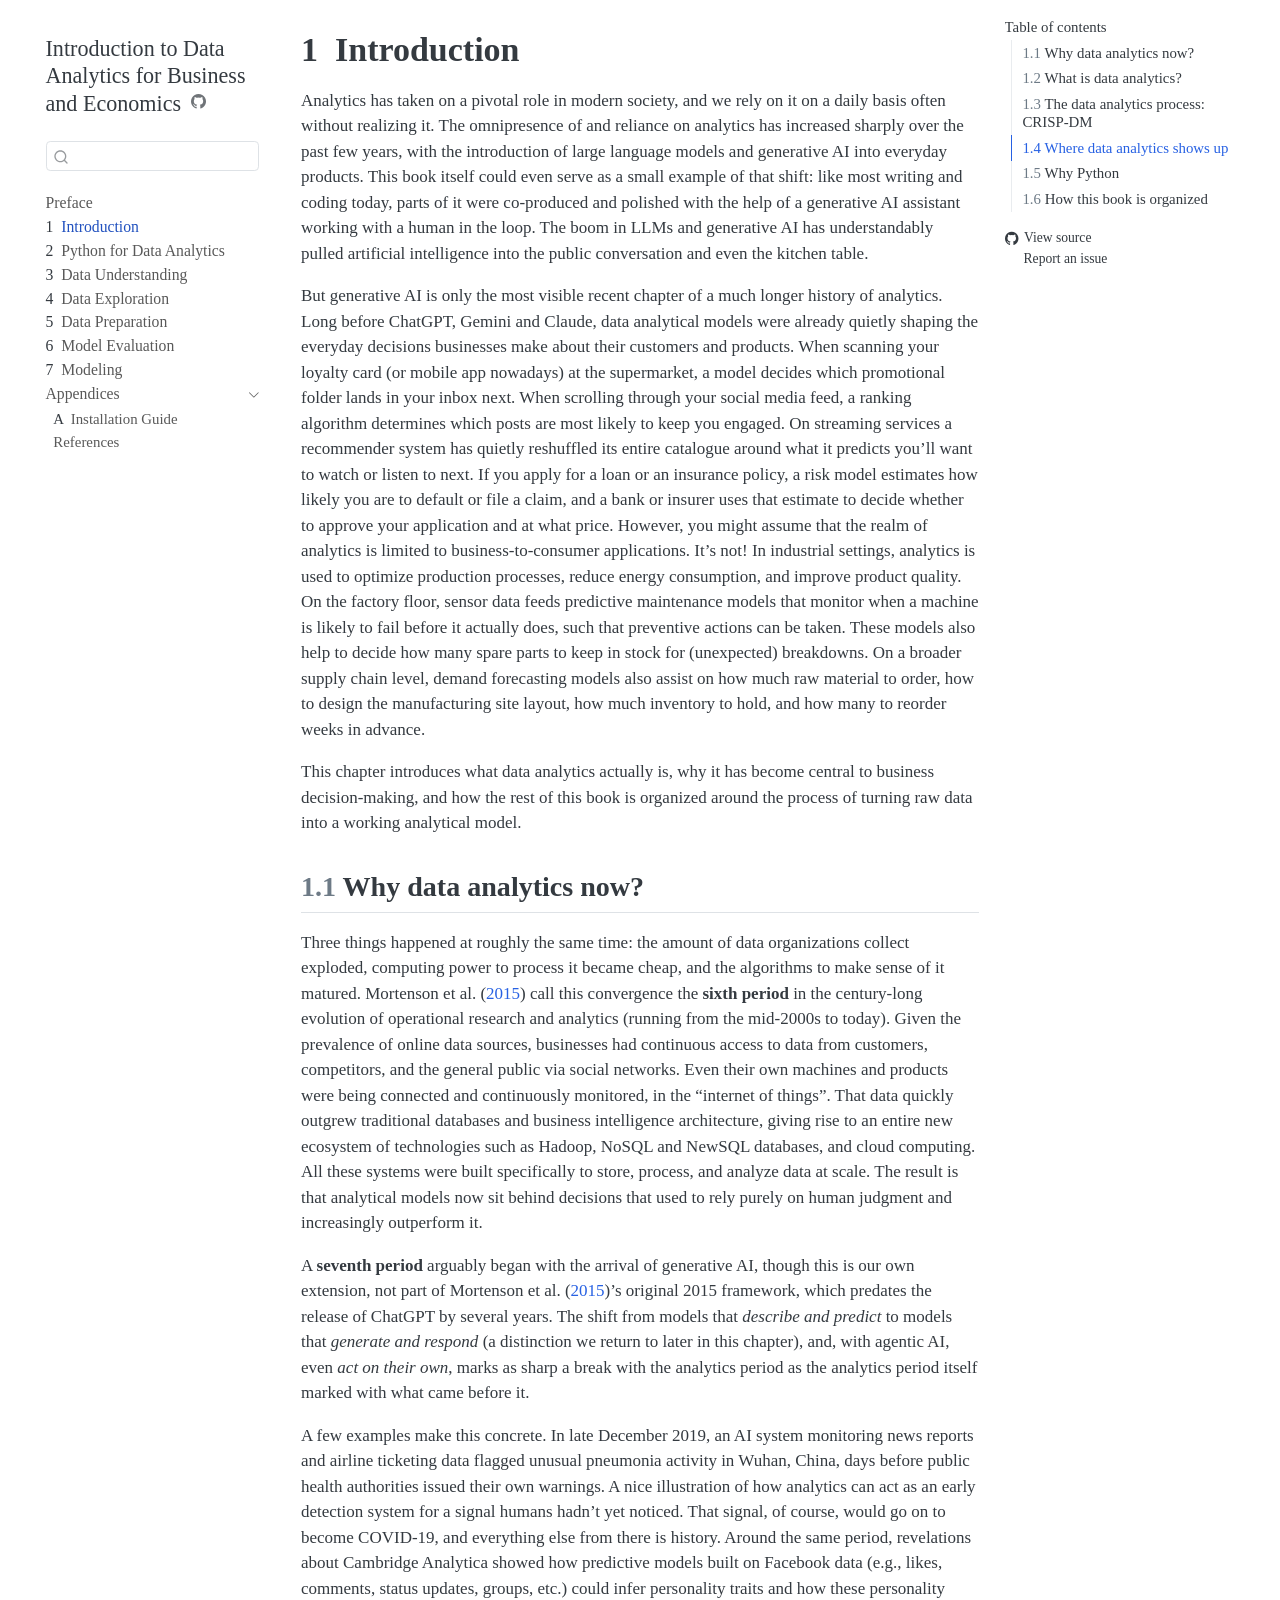
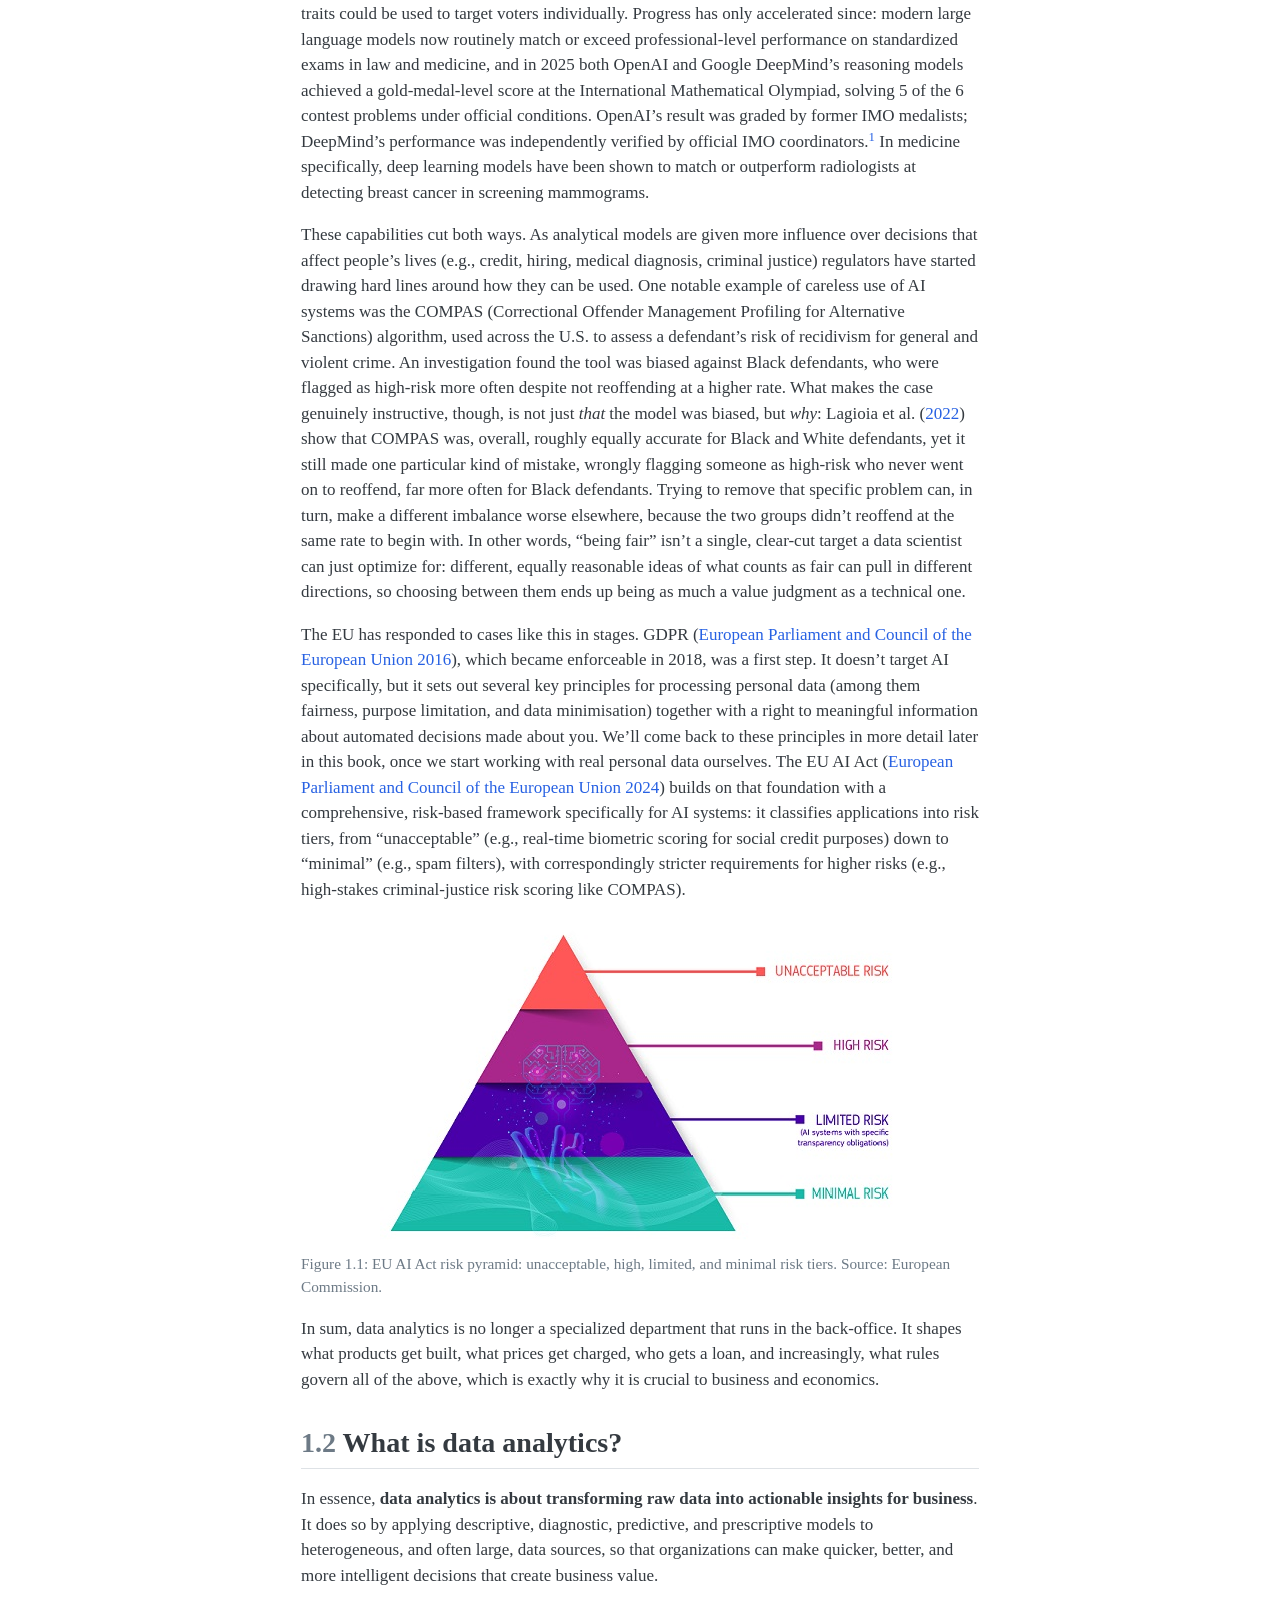
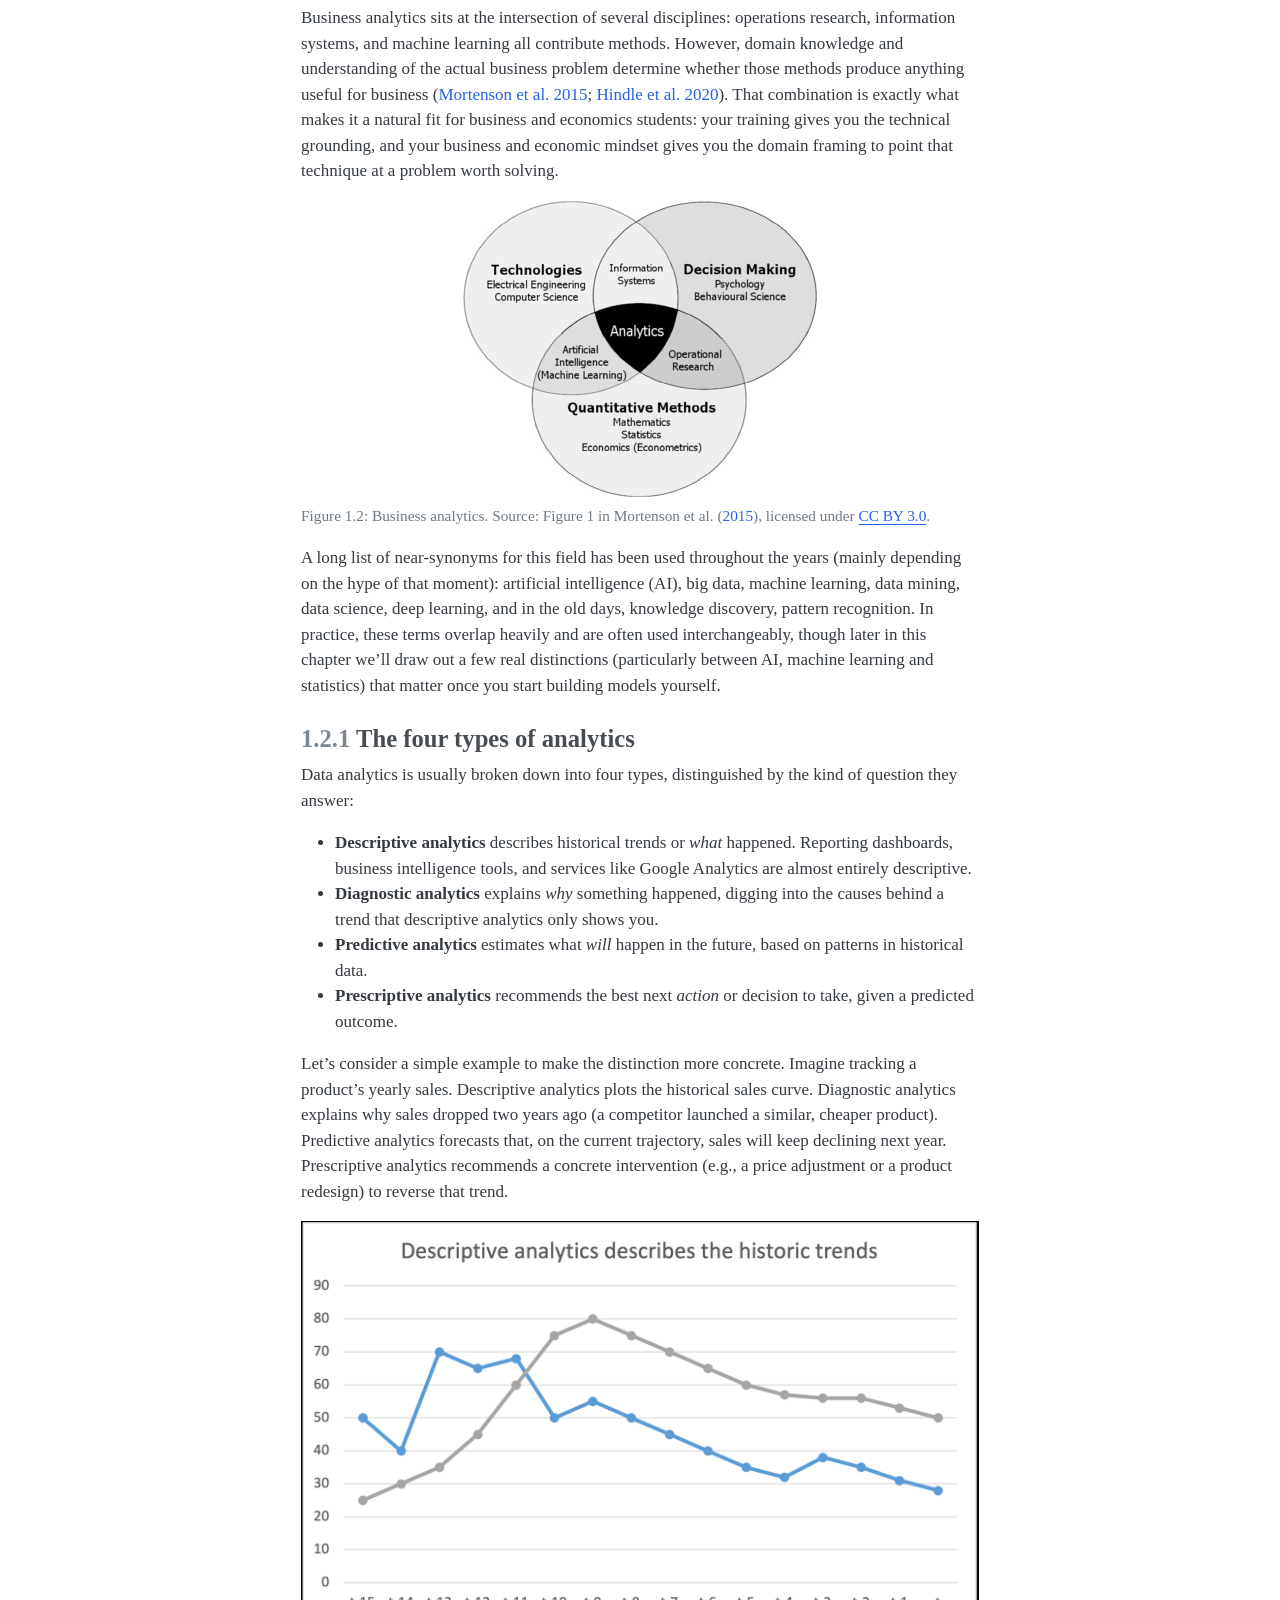
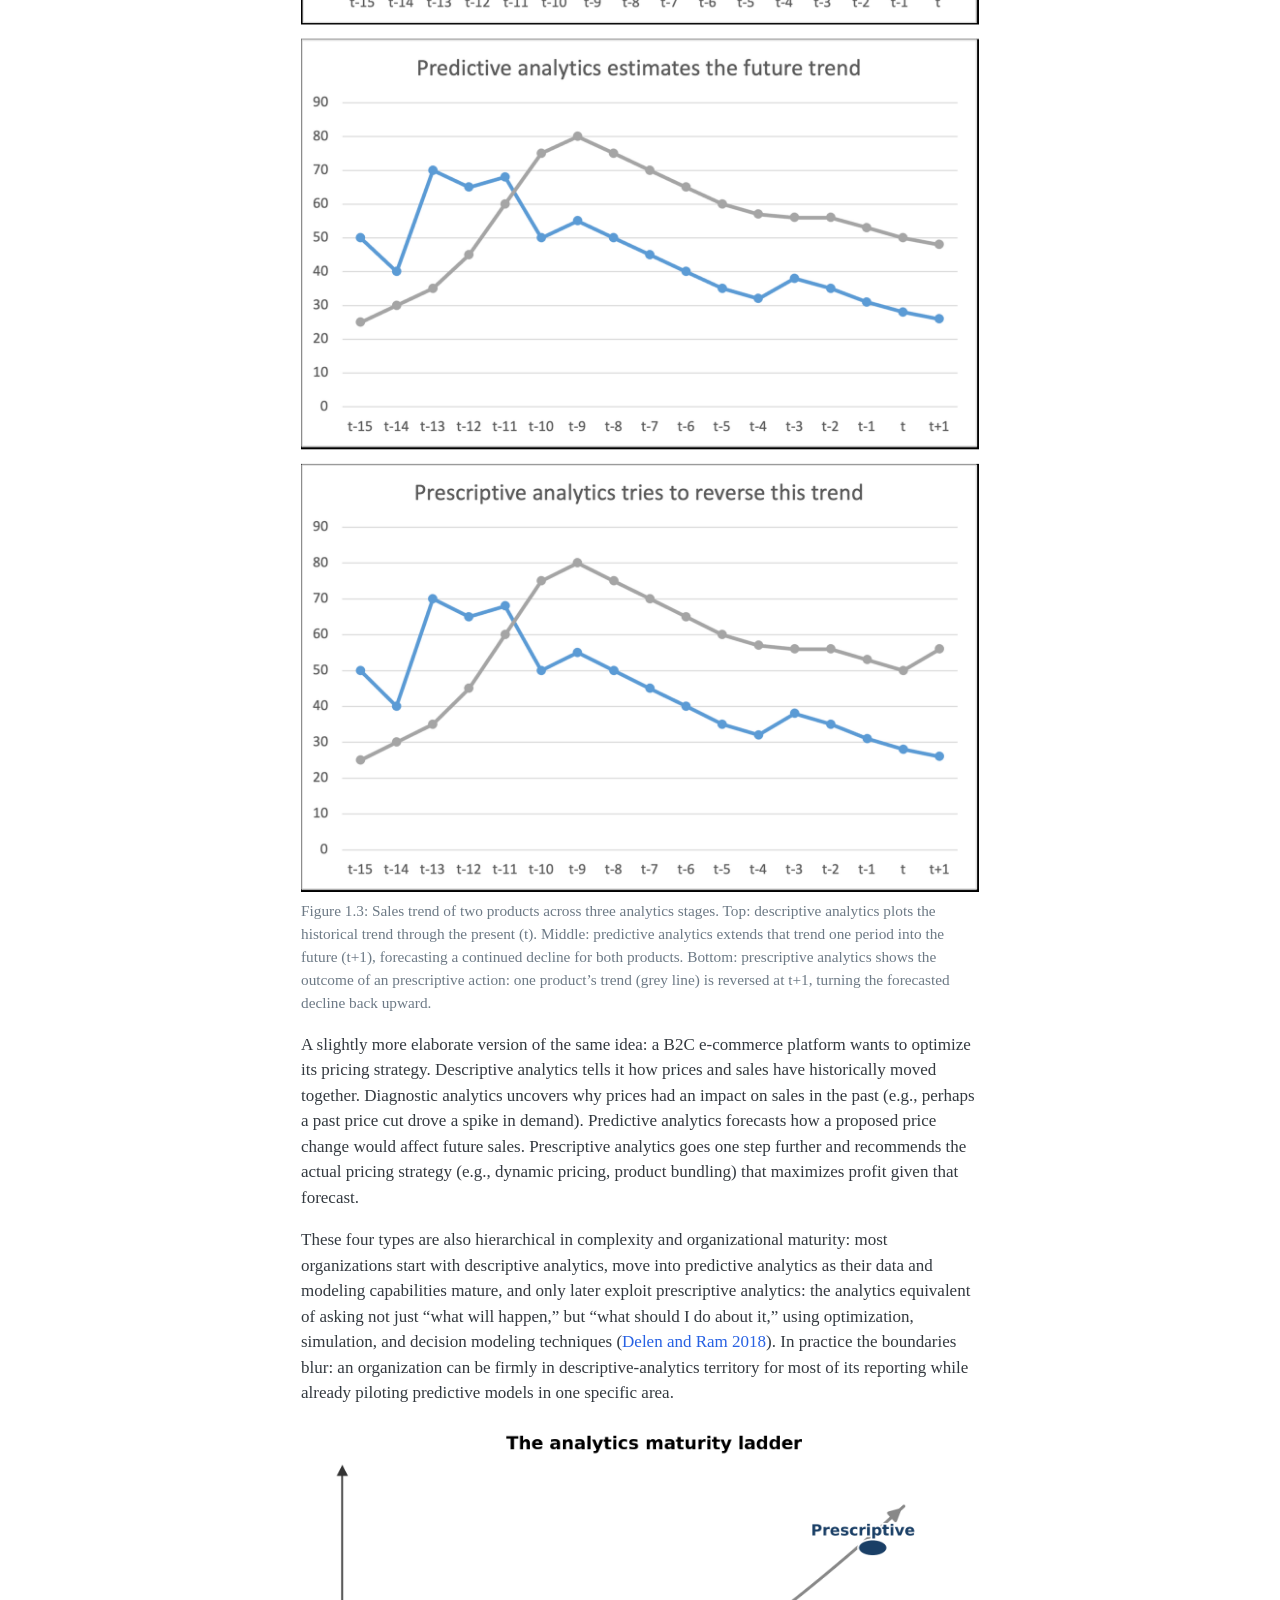
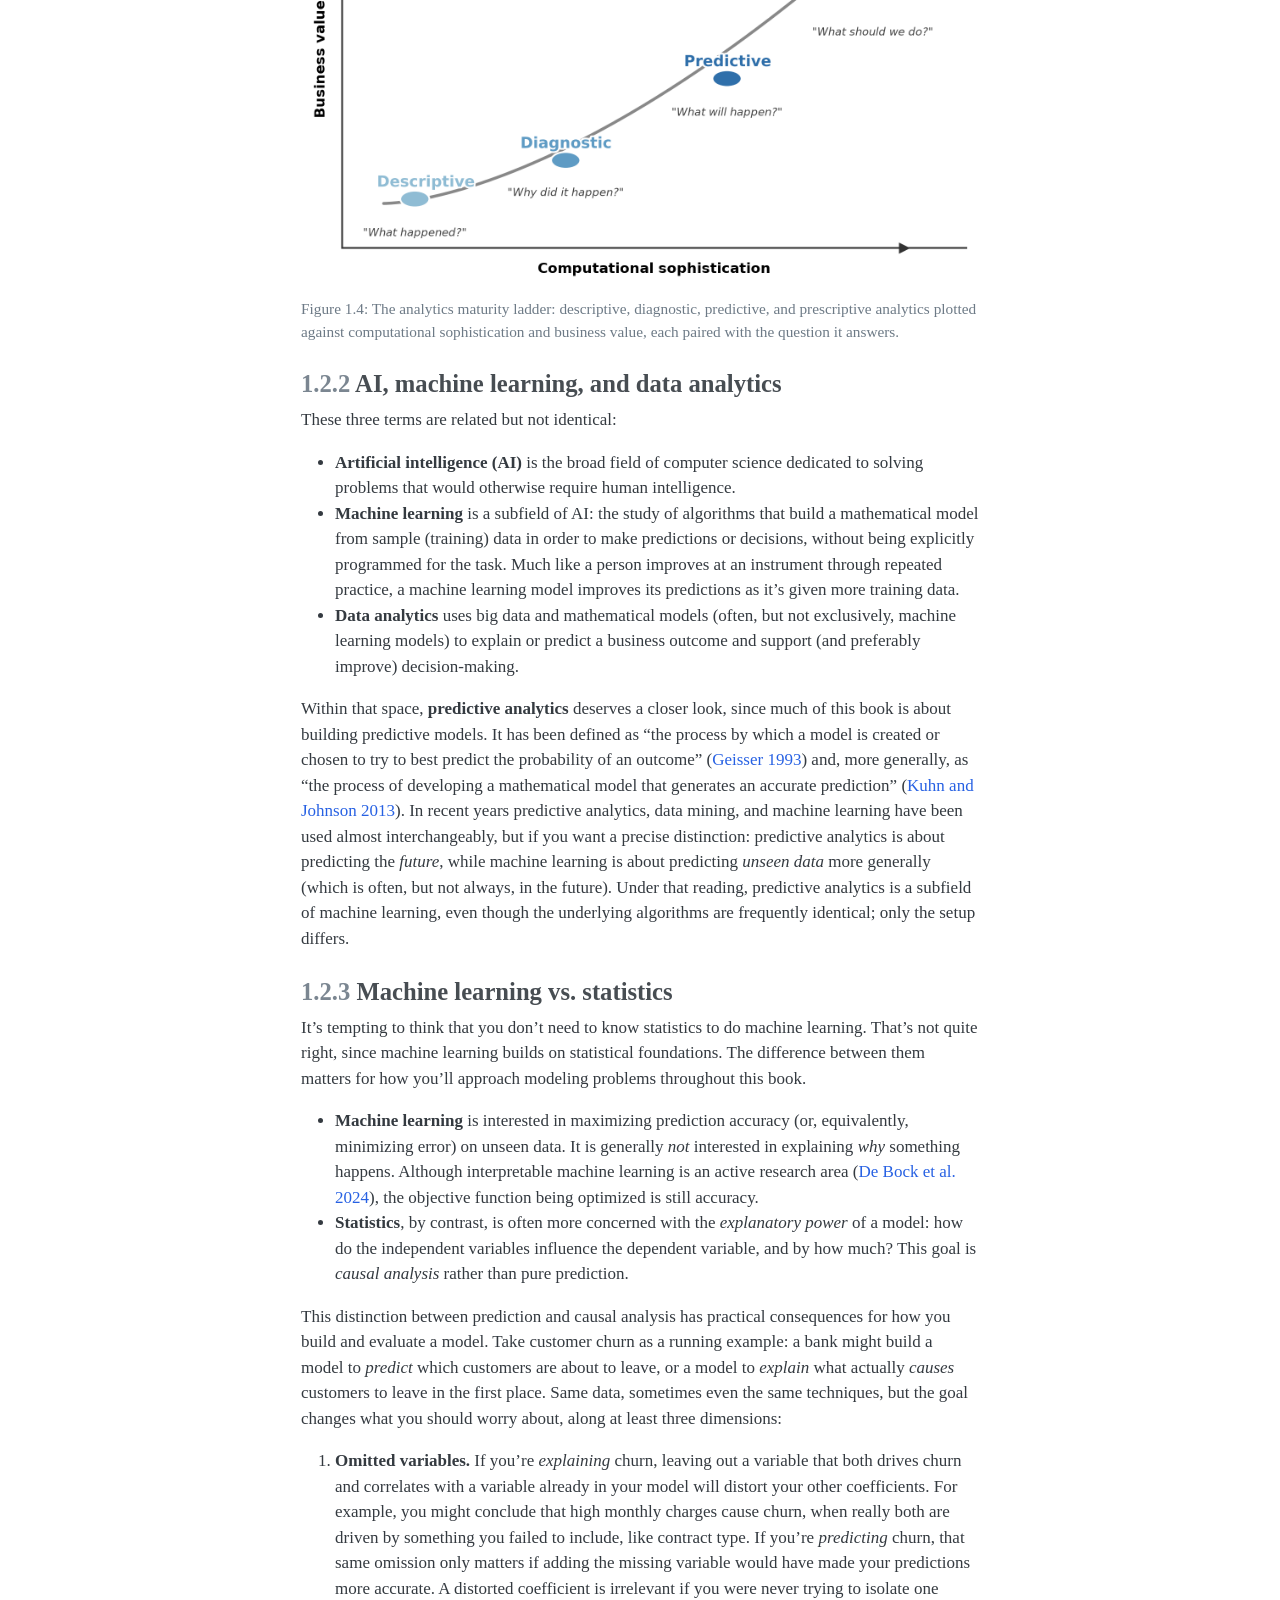
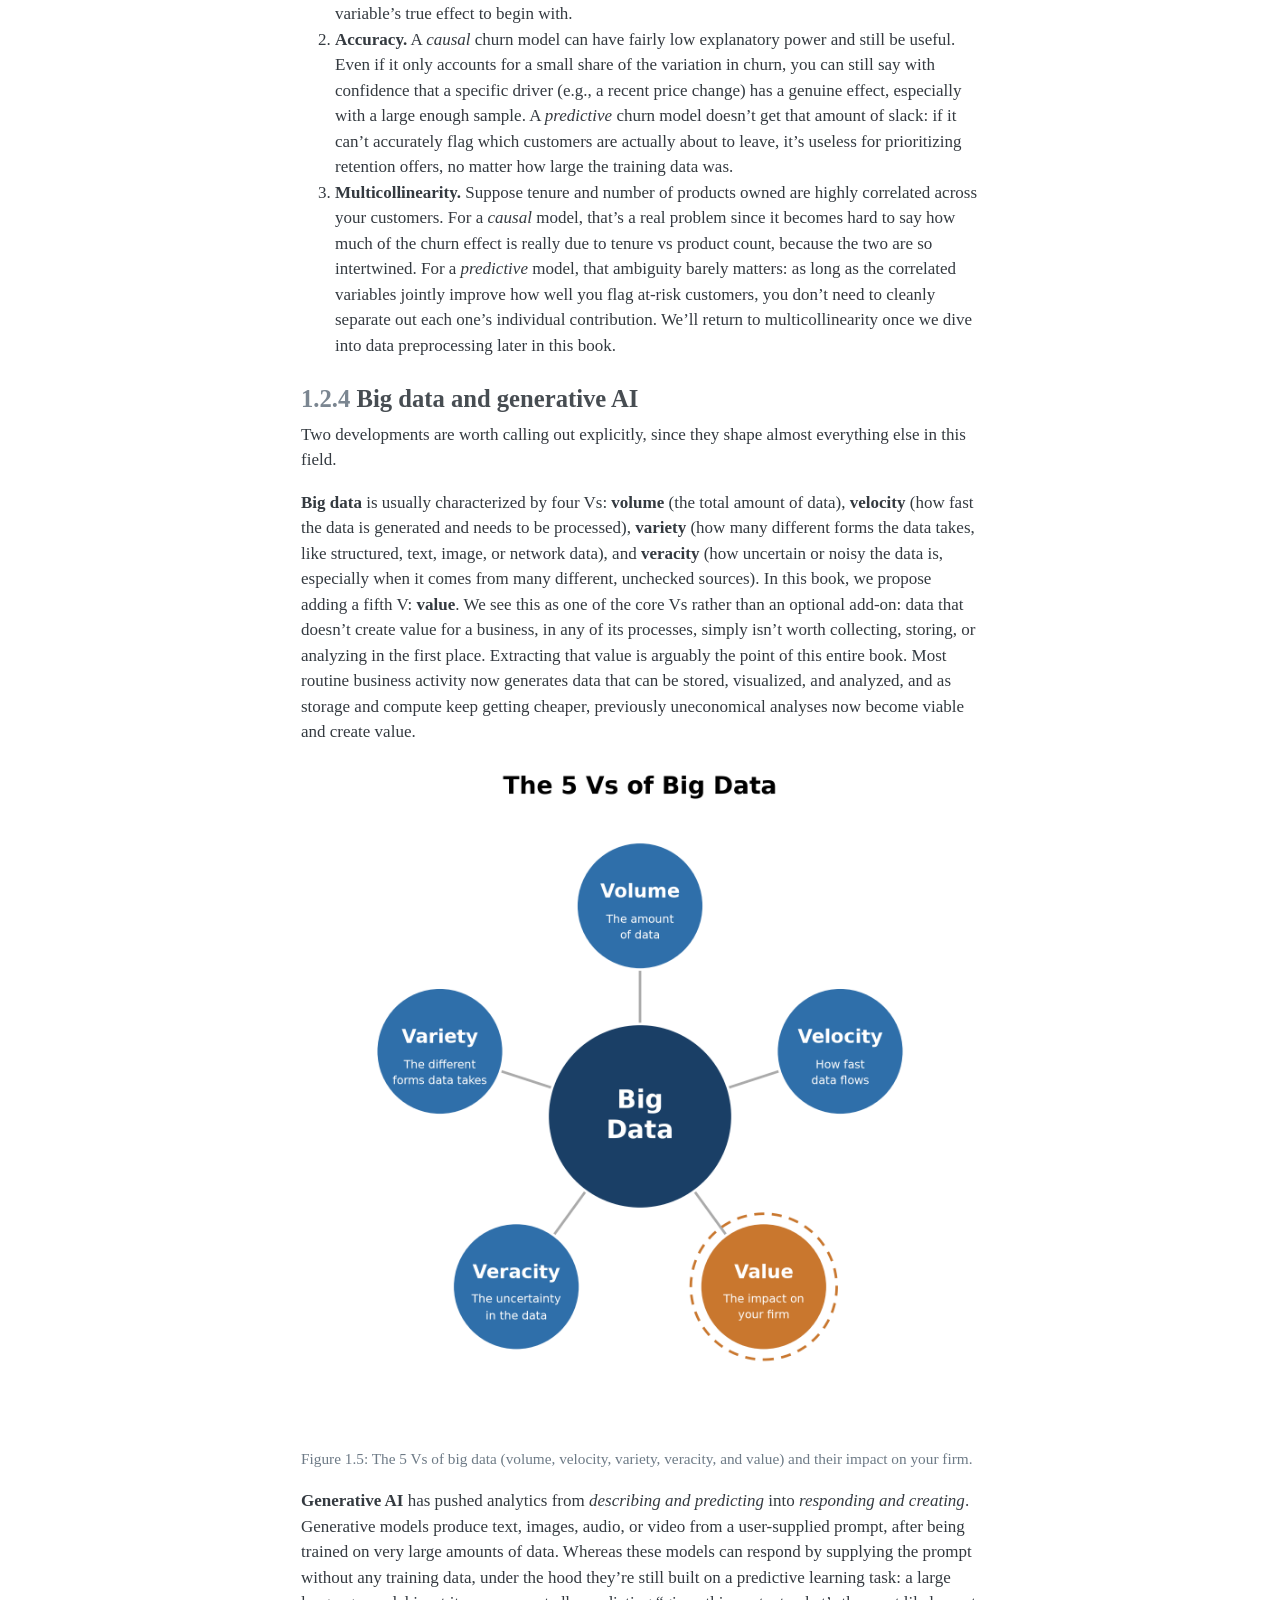
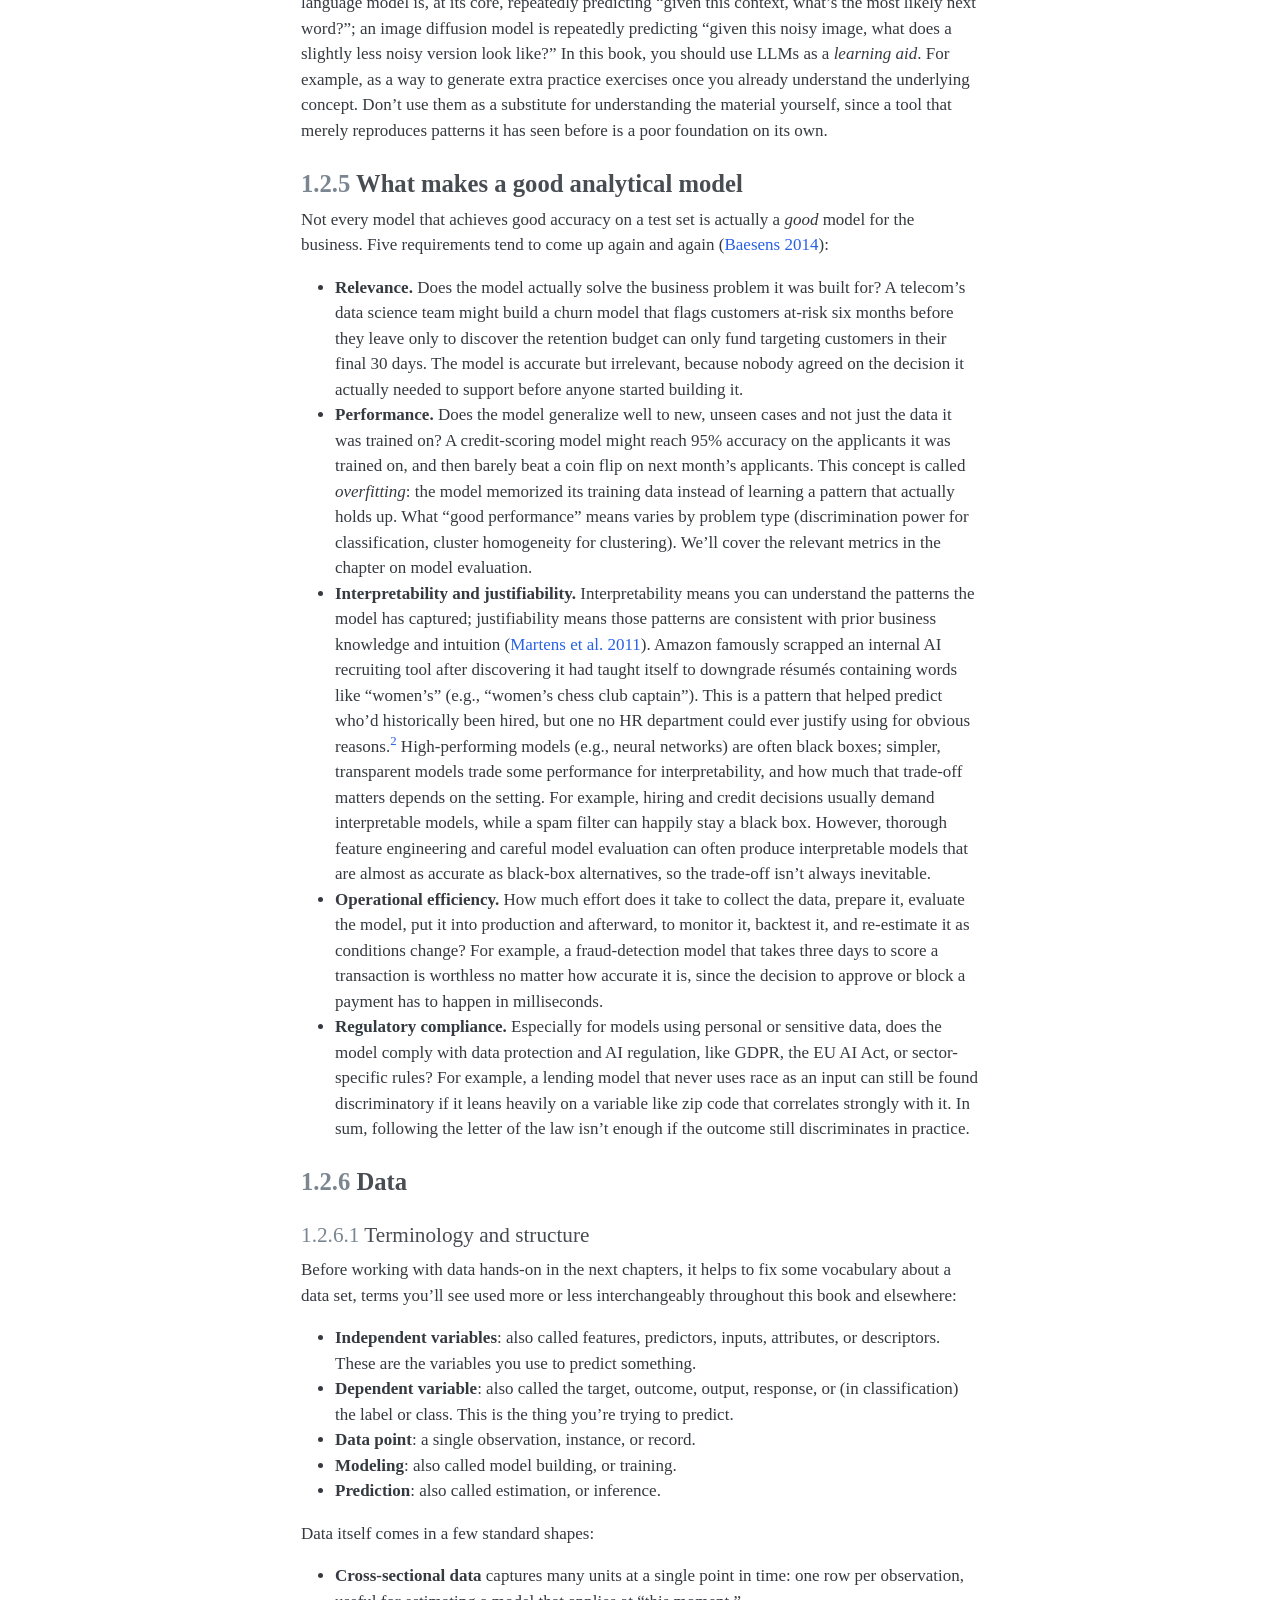
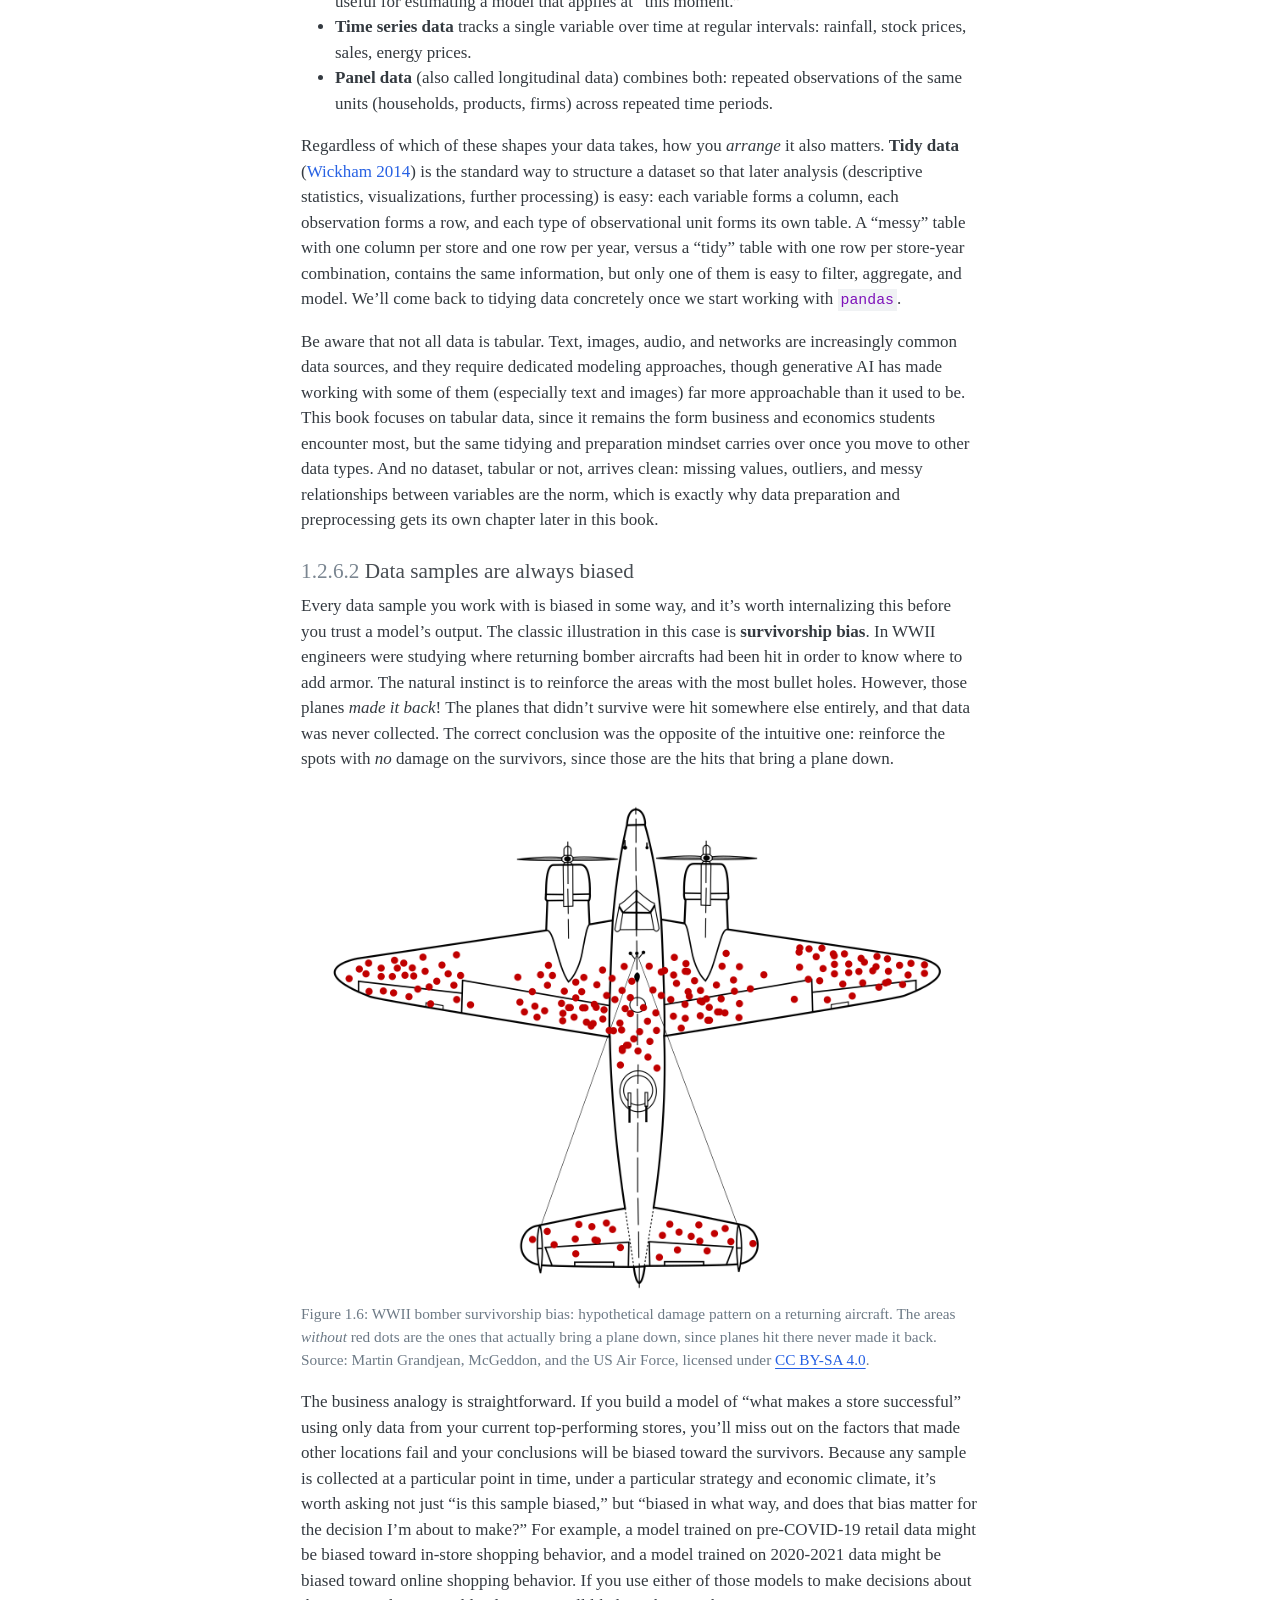
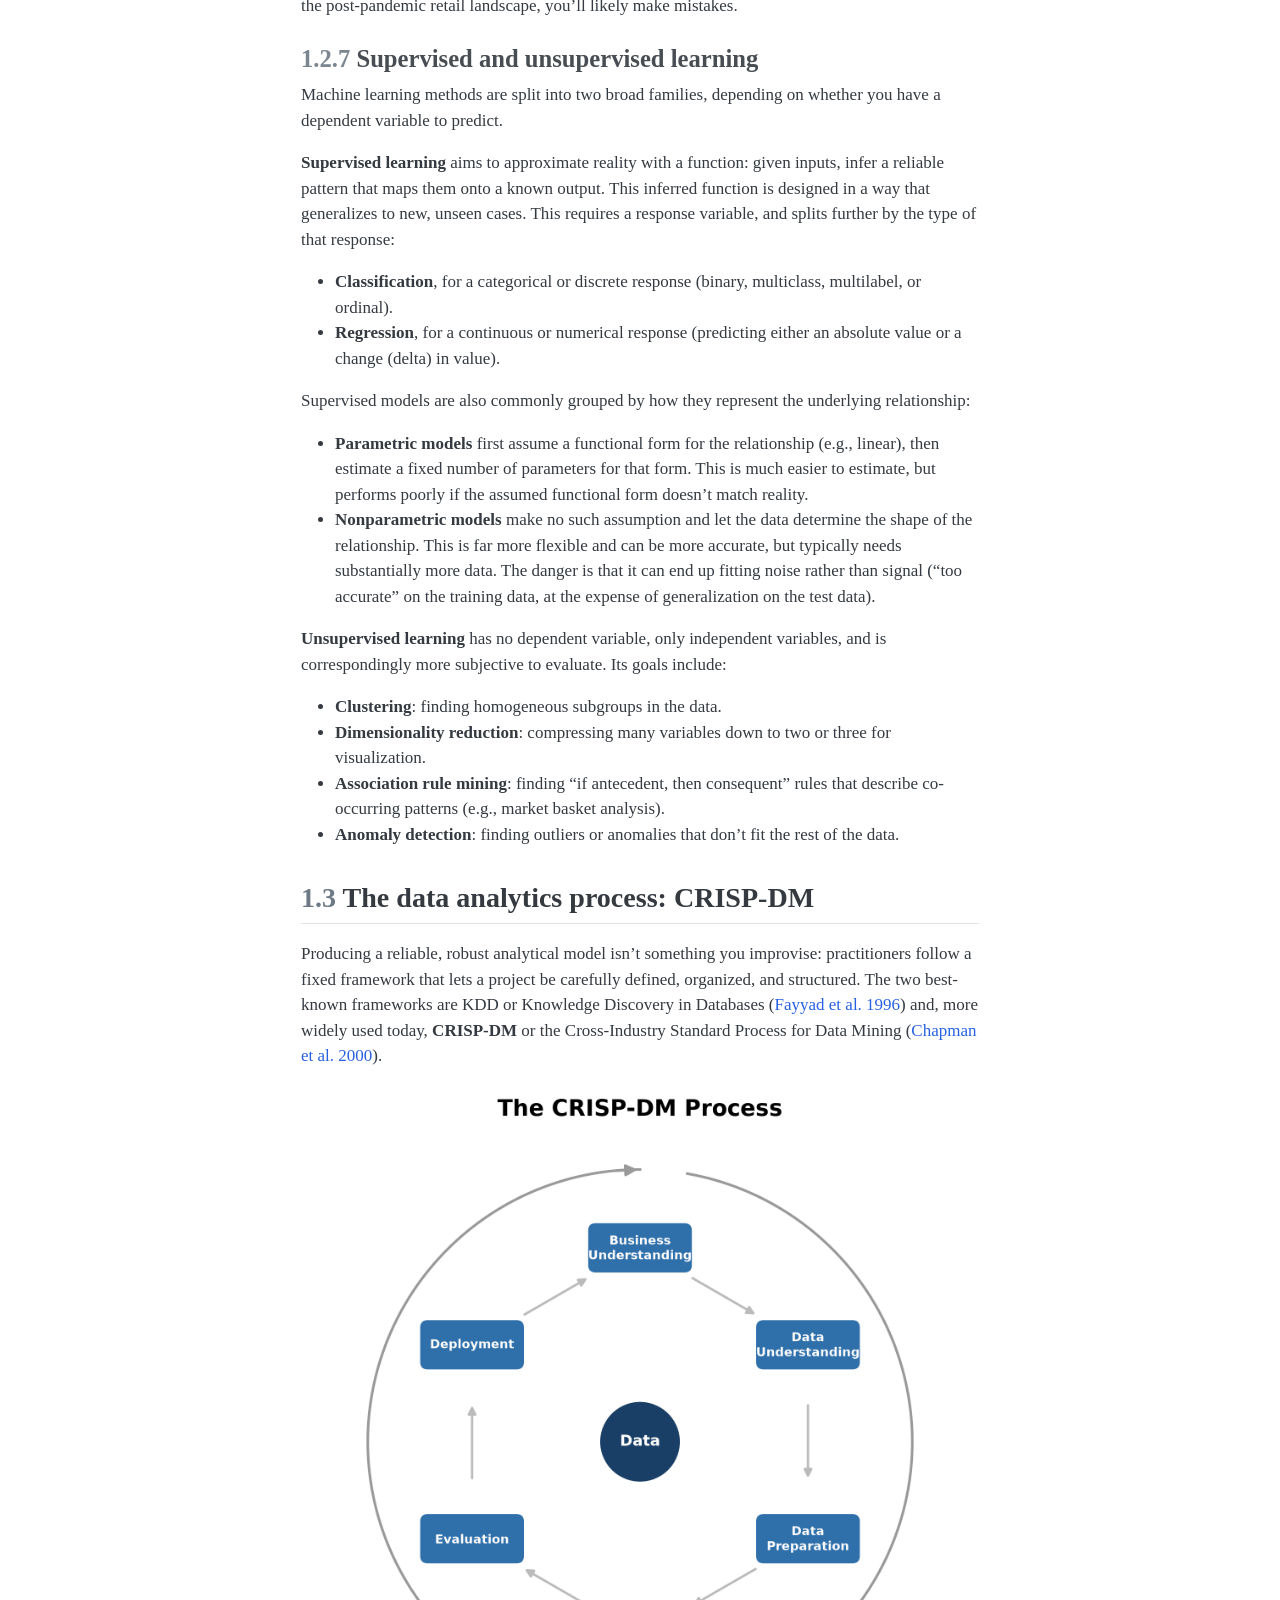
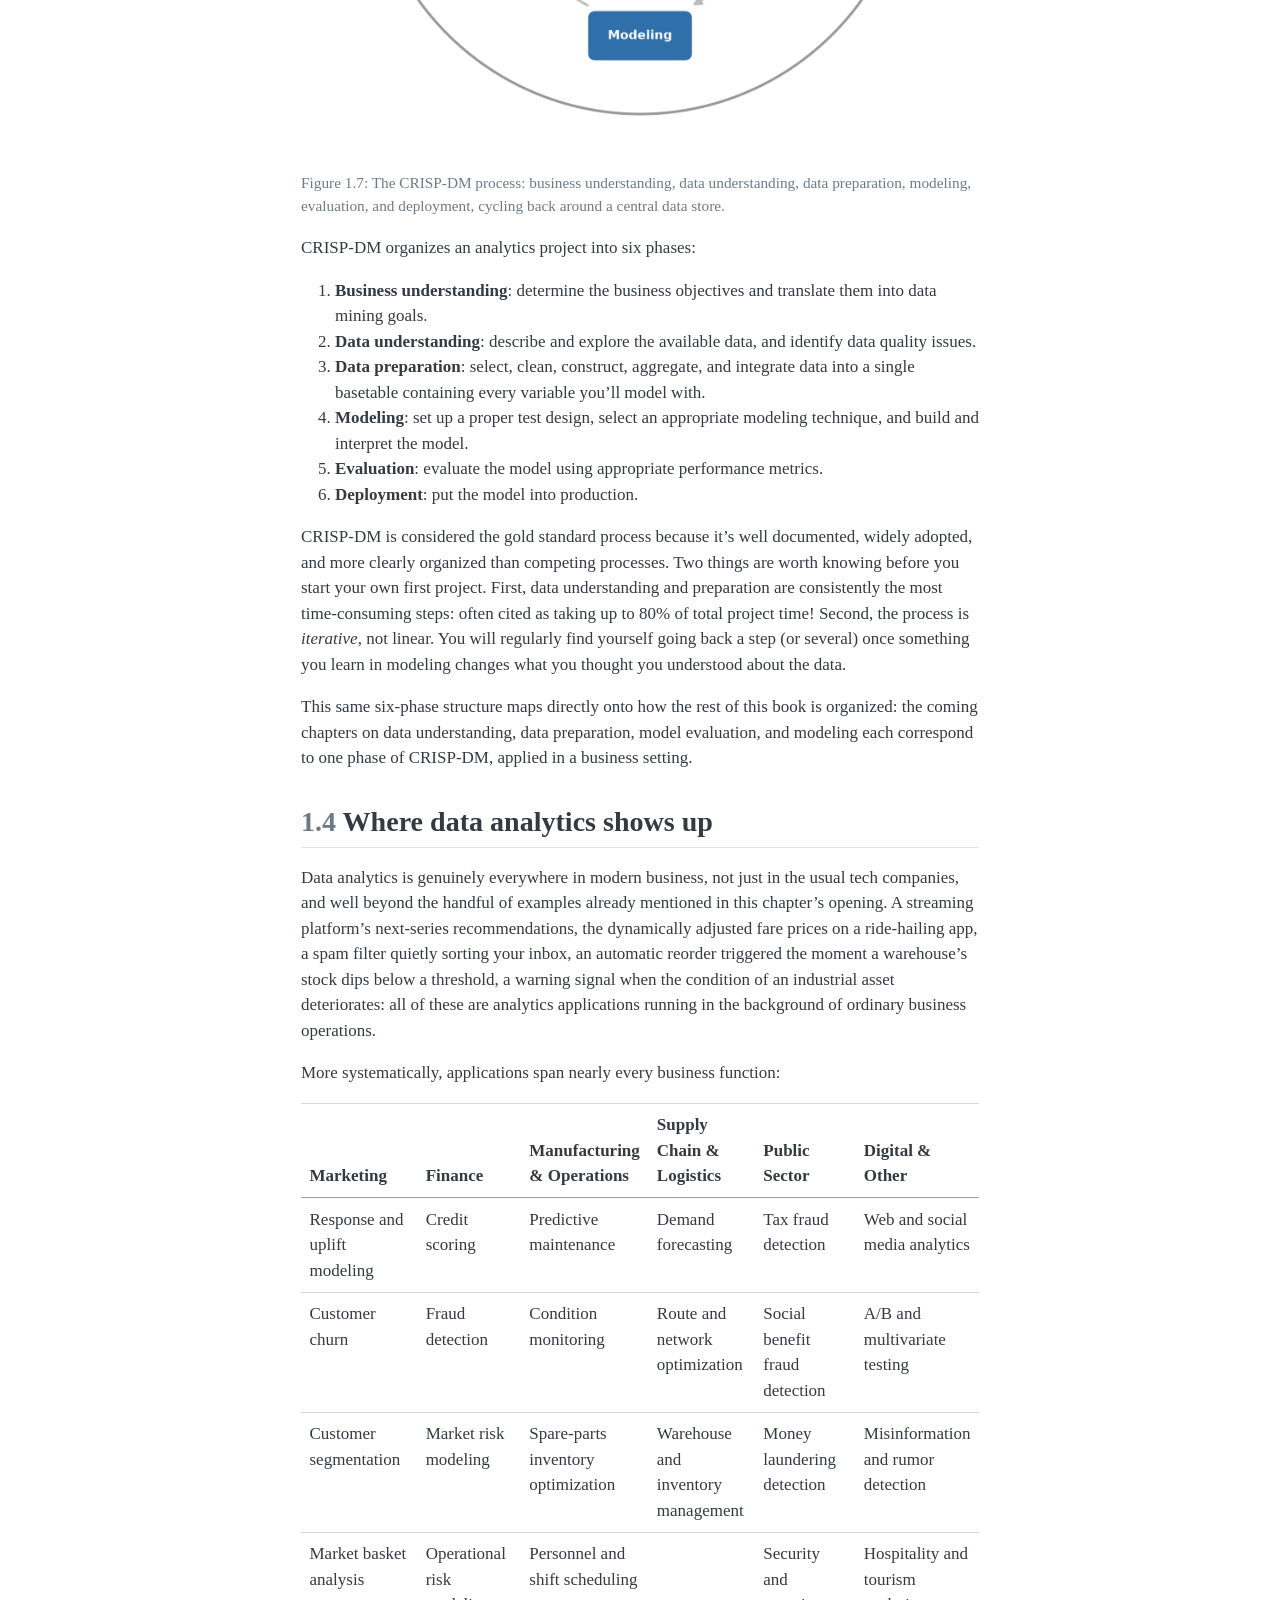
==== chapters/01-intro.html @ bed97912 "Built site for gh-pages" ====
<!DOCTYPE html>
<html xmlns="http://www.w3.org/1999/xhtml" lang="en" xml:lang="en"><head>

<meta charset="utf-8">
<meta name="generator" content="quarto-1.9.38">

<meta name="viewport" content="width=device-width, initial-scale=1.0, user-scalable=yes">


<title>1&nbsp; Introduction – Introduction to Data Analytics for Business and Economics</title>
<style>
/* Default styles provided by pandoc.
** See https://pandoc.org/MANUAL.html#variables-for-html for config info.
*/
code{white-space: pre-wrap;}
span.smallcaps{font-variant: small-caps;}
div.columns{display: flex; gap: min(4vw, 1.5em);}
div.column{flex: auto; overflow-x: auto;}
div.hanging-indent{margin-left: 1.5em; text-indent: -1.5em;}
ul.task-list{list-style: none;}
ul.task-list li input[type="checkbox"] {
  width: 0.8em;
  margin: 0 0.8em 0.2em -1em; /* quarto-specific, see https://github.com/quarto-dev/quarto-cli/issues/4556 */ 
  vertical-align: middle;
}
/* CSS for citations */
div.csl-bib-body { }
div.csl-entry {
  clear: both;
}
.hanging-indent div.csl-entry {
  margin-left:2em;
  text-indent:-2em;
}
div.csl-left-margin {
  min-width:2em;
  float:left;
}
div.csl-right-inline {
  margin-left:2em;
  padding-left:1em;
}
div.csl-indent {
  margin-left: 2em;
}</style>


<script src="../site_libs/quarto-nav/quarto-nav.js"></script>
<script src="../site_libs/quarto-nav/headroom.min.js"></script>
<script src="../site_libs/clipboard/clipboard.min.js"></script>
<script src="../site_libs/quarto-search/autocomplete.umd.js"></script>
<script src="../site_libs/quarto-search/fuse.min.js"></script>
<script src="../site_libs/quarto-search/quarto-search.js"></script>
<meta name="quarto:offset" content="../">
<link href="../chapters/02-python-basics.html" rel="next">
<link href="../index.html" rel="prev">
<script src="../site_libs/quarto-html/quarto.js" type="module"></script>
<script src="../site_libs/quarto-html/tabsets/tabsets.js" type="module"></script>
<script src="../site_libs/quarto-html/popper.min.js"></script>
<script src="../site_libs/quarto-html/tippy.umd.min.js"></script>
<script src="../site_libs/quarto-html/anchor.min.js"></script>
<link href="../site_libs/quarto-html/tippy.css" rel="stylesheet">
<link href="../site_libs/quarto-html/quarto-syntax-highlighting-15634bcf2e68342d4ad2dfa704d543f6.css" rel="stylesheet" id="quarto-text-highlighting-styles">
<script src="../site_libs/bootstrap/bootstrap.min.js"></script>
<link href="../site_libs/bootstrap/bootstrap-icons.css" rel="stylesheet">
<link href="../site_libs/bootstrap/bootstrap-5ccb035bea26c1e21f80f44cf7c27909.min.css" rel="stylesheet" append-hash="true" id="quarto-bootstrap" data-mode="light">
<script id="quarto-search-options" type="application/json">{
  "location": "sidebar",
  "copy-button": false,
  "collapse-after": 3,
  "panel-placement": "start",
  "type": "textbox",
  "limit": 50,
  "keyboard-shortcut": [
    "f",
    "/",
    "s"
  ],
  "show-item-context": false,
  "language": {
    "search-no-results-text": "No results",
    "search-matching-documents-text": "matching documents",
    "search-copy-link-title": "Copy link to search",
    "search-hide-matches-text": "Hide additional matches",
    "search-more-match-text": "more match in this document",
    "search-more-matches-text": "more matches in this document",
    "search-clear-button-title": "Clear",
    "search-text-placeholder": "",
    "search-detached-cancel-button-title": "Cancel",
    "search-submit-button-title": "Submit",
    "search-label": "Search"
  }
}</script>


<link rel="stylesheet" href="../styles.css">
</head>

<body class="nav-sidebar floating quarto-light">

<div id="quarto-search-results"></div>
  <header id="quarto-header" class="headroom fixed-top">
  <nav class="quarto-secondary-nav">
    <div class="container-fluid d-flex">
      <button type="button" class="quarto-btn-toggle btn" data-bs-toggle="collapse" role="button" data-bs-target=".quarto-sidebar-collapse-item" aria-controls="quarto-sidebar" aria-expanded="false" aria-label="Toggle sidebar navigation" onclick="if (window.quartoToggleHeadroom) { window.quartoToggleHeadroom(); }">
        <i class="bi bi-layout-text-sidebar-reverse"></i>
      </button>
        <nav class="quarto-page-breadcrumbs" aria-label="breadcrumb"><ol class="breadcrumb"><li class="breadcrumb-item"><a href="../chapters/01-intro.html"><span class="chapter-number">1</span>&nbsp; <span class="chapter-title">Introduction</span></a></li></ol></nav>
        <a class="flex-grow-1" role="navigation" data-bs-toggle="collapse" data-bs-target=".quarto-sidebar-collapse-item" aria-controls="quarto-sidebar" aria-expanded="false" aria-label="Toggle sidebar navigation" onclick="if (window.quartoToggleHeadroom) { window.quartoToggleHeadroom(); }">      
        </a>
      <button type="button" class="btn quarto-search-button" aria-label="Search" onclick="window.quartoOpenSearch();">
        <i class="bi bi-search"></i>
      </button>
    </div>
  </nav>
</header>
<!-- content -->
<div id="quarto-content" class="quarto-container page-columns page-rows-contents page-layout-article">
<!-- sidebar -->
  <nav id="quarto-sidebar" class="sidebar collapse collapse-horizontal quarto-sidebar-collapse-item sidebar-navigation floating overflow-auto">
    <div class="pt-lg-2 mt-2 text-left sidebar-header">
    <div class="sidebar-title mb-0 py-0">
      <a href="../">Introduction to Data Analytics for Business and Economics</a> 
        <div class="sidebar-tools-main">
    <a href="https://github.com/MatthBogaert/IDAFBE-book" title="Source Code" class="quarto-navigation-tool px-1" aria-label="Source Code"><i class="bi bi-github"></i></a>
</div>
    </div>
      </div>
        <div class="mt-2 flex-shrink-0 align-items-center">
        <div class="sidebar-search">
        <div id="quarto-search" class="" title="Search"></div>
        </div>
        </div>
    <div class="sidebar-menu-container"> 
    <ul class="list-unstyled mt-1">
        <li class="sidebar-item">
  <div class="sidebar-item-container"> 
  <a href="../index.html" class="sidebar-item-text sidebar-link">
 <span class="menu-text">Preface</span></a>
  </div>
</li>
        <li class="sidebar-item">
  <div class="sidebar-item-container"> 
  <a href="../chapters/01-intro.html" class="sidebar-item-text sidebar-link active">
 <span class="menu-text"><span class="chapter-number">1</span>&nbsp; <span class="chapter-title">Introduction</span></span></a>
  </div>
</li>
        <li class="sidebar-item">
  <div class="sidebar-item-container"> 
  <a href="../chapters/02-python-basics.html" class="sidebar-item-text sidebar-link">
 <span class="menu-text"><span class="chapter-number">2</span>&nbsp; <span class="chapter-title">Python for Data Analytics</span></span></a>
  </div>
</li>
        <li class="sidebar-item">
  <div class="sidebar-item-container"> 
  <a href="../chapters/03-data-understanding.html" class="sidebar-item-text sidebar-link">
 <span class="menu-text"><span class="chapter-number">3</span>&nbsp; <span class="chapter-title">Data Understanding</span></span></a>
  </div>
</li>
        <li class="sidebar-item">
  <div class="sidebar-item-container"> 
  <a href="../chapters/04-data-exploration.html" class="sidebar-item-text sidebar-link">
 <span class="menu-text"><span class="chapter-number">4</span>&nbsp; <span class="chapter-title">Data Exploration</span></span></a>
  </div>
</li>
        <li class="sidebar-item">
  <div class="sidebar-item-container"> 
  <a href="../chapters/05-data-preparation.html" class="sidebar-item-text sidebar-link">
 <span class="menu-text"><span class="chapter-number">5</span>&nbsp; <span class="chapter-title">Data Preparation</span></span></a>
  </div>
</li>
        <li class="sidebar-item">
  <div class="sidebar-item-container"> 
  <a href="../chapters/06-model-evaluation.html" class="sidebar-item-text sidebar-link">
 <span class="menu-text"><span class="chapter-number">6</span>&nbsp; <span class="chapter-title">Model Evaluation</span></span></a>
  </div>
</li>
        <li class="sidebar-item">
  <div class="sidebar-item-container"> 
  <a href="../chapters/07-modeling.html" class="sidebar-item-text sidebar-link">
 <span class="menu-text"><span class="chapter-number">7</span>&nbsp; <span class="chapter-title">Modeling</span></span></a>
  </div>
</li>
        <li class="sidebar-item sidebar-item-section">
      <div class="sidebar-item-container"> 
            <a class="sidebar-item-text sidebar-link text-start" data-bs-toggle="collapse" data-bs-target="#quarto-sidebar-section-1" role="navigation" aria-expanded="true">
 <span class="menu-text">Appendices</span></a>
          <a class="sidebar-item-toggle text-start" data-bs-toggle="collapse" data-bs-target="#quarto-sidebar-section-1" role="navigation" aria-expanded="true" aria-label="Toggle section">
            <i class="bi bi-chevron-right ms-2"></i>
          </a> 
      </div>
      <ul id="quarto-sidebar-section-1" class="collapse list-unstyled sidebar-section depth1 show">  
          <li class="sidebar-item">
  <div class="sidebar-item-container"> 
  <a href="../chapters/appendix-installation.html" class="sidebar-item-text sidebar-link">
 <span class="menu-text"><span class="chapter-number">A</span>&nbsp; <span class="chapter-title">Installation Guide</span></span></a>
  </div>
</li>
          <li class="sidebar-item">
  <div class="sidebar-item-container"> 
  <a href="../chapters/references.html" class="sidebar-item-text sidebar-link">
 <span class="menu-text">References</span></a>
  </div>
</li>
      </ul>
  </li>
    </ul>
    </div>
</nav>
<div id="quarto-sidebar-glass" class="quarto-sidebar-collapse-item" data-bs-toggle="collapse" data-bs-target=".quarto-sidebar-collapse-item"></div>
<!-- margin-sidebar -->
    <div id="quarto-margin-sidebar" class="sidebar margin-sidebar">
        <nav id="TOC" role="doc-toc" class="toc-active">
    <h2 id="toc-title">Table of contents</h2>
   
  <ul>
  <li><a href="#why-data-analytics-now" id="toc-why-data-analytics-now" class="nav-link active" data-scroll-target="#why-data-analytics-now"><span class="header-section-number">1.1</span> Why data analytics now?</a></li>
  <li><a href="#what-is-data-analytics" id="toc-what-is-data-analytics" class="nav-link" data-scroll-target="#what-is-data-analytics"><span class="header-section-number">1.2</span> What is data analytics?</a>
  <ul class="collapse">
  <li><a href="#the-four-types-of-analytics" id="toc-the-four-types-of-analytics" class="nav-link" data-scroll-target="#the-four-types-of-analytics"><span class="header-section-number">1.2.1</span> The four types of analytics</a></li>
  <li><a href="#ai-machine-learning-and-data-analytics" id="toc-ai-machine-learning-and-data-analytics" class="nav-link" data-scroll-target="#ai-machine-learning-and-data-analytics"><span class="header-section-number">1.2.2</span> AI, machine learning, and data analytics</a></li>
  <li><a href="#machine-learning-vs.-statistics" id="toc-machine-learning-vs.-statistics" class="nav-link" data-scroll-target="#machine-learning-vs.-statistics"><span class="header-section-number">1.2.3</span> Machine learning vs.&nbsp;statistics</a></li>
  <li><a href="#big-data-and-generative-ai" id="toc-big-data-and-generative-ai" class="nav-link" data-scroll-target="#big-data-and-generative-ai"><span class="header-section-number">1.2.4</span> Big data and generative AI</a></li>
  <li><a href="#what-makes-a-good-analytical-model" id="toc-what-makes-a-good-analytical-model" class="nav-link" data-scroll-target="#what-makes-a-good-analytical-model"><span class="header-section-number">1.2.5</span> What makes a good analytical model</a></li>
  <li><a href="#data" id="toc-data" class="nav-link" data-scroll-target="#data"><span class="header-section-number">1.2.6</span> Data</a></li>
  <li><a href="#supervised-and-unsupervised-learning" id="toc-supervised-and-unsupervised-learning" class="nav-link" data-scroll-target="#supervised-and-unsupervised-learning"><span class="header-section-number">1.2.7</span> Supervised and unsupervised learning</a></li>
  </ul></li>
  <li><a href="#the-data-analytics-process-crisp-dm" id="toc-the-data-analytics-process-crisp-dm" class="nav-link" data-scroll-target="#the-data-analytics-process-crisp-dm"><span class="header-section-number">1.3</span> The data analytics process: CRISP-DM</a></li>
  <li><a href="#where-data-analytics-shows-up" id="toc-where-data-analytics-shows-up" class="nav-link" data-scroll-target="#where-data-analytics-shows-up"><span class="header-section-number">1.4</span> Where data analytics shows up</a></li>
  <li><a href="#why-python" id="toc-why-python" class="nav-link" data-scroll-target="#why-python"><span class="header-section-number">1.5</span> Why Python</a></li>
  <li><a href="#how-this-book-is-organized" id="toc-how-this-book-is-organized" class="nav-link" data-scroll-target="#how-this-book-is-organized"><span class="header-section-number">1.6</span> How this book is organized</a></li>
  </ul>
<div class="toc-actions"><ul><li><a href="https://github.com/MatthBogaert/IDAFBE-book/blob/main/chapters/01-intro.qmd" class="toc-action"><i class="bi bi-github"></i>View source</a></li><li><a href="https://github.com/MatthBogaert/IDAFBE-book/issues/new" class="toc-action"><i class="bi empty"></i>Report an issue</a></li></ul></div></nav>
    </div>
<!-- main -->
<main class="content" id="quarto-document-content">

<header id="title-block-header" class="quarto-title-block default">
<div class="quarto-title">
<h1 class="title"><span class="chapter-number">1</span>&nbsp; <span class="chapter-title">Introduction</span></h1>
</div>



<div class="quarto-title-meta">

    
  
    
  </div>
  


</header>


<p>Analytics has taken on a pivotal role in modern society, and we rely on it on a daily basis often without realizing it. The omnipresence of and reliance on analytics has increased sharply over the past few years, with the introduction of large language models and generative AI into everyday products. This book itself could even serve as a small example of that shift: like most writing and coding today, parts of it were co-produced and polished with the help of a generative AI assistant working with a human in the loop. The boom in LLMs and generative AI has understandably pulled artificial intelligence into the public conversation and even the kitchen table.</p>
<p>But generative AI is only the most visible recent chapter of a much longer history of analytics. Long before ChatGPT, Gemini and Claude, data analytical models were already quietly shaping the everyday decisions businesses make about their customers and products. When scanning your loyalty card (or mobile app nowadays) at the supermarket, a model decides which promotional folder lands in your inbox next. When scrolling through your social media feed, a ranking algorithm determines which posts are most likely to keep you engaged. On streaming services a recommender system has quietly reshuffled its entire catalogue around what it predicts you’ll want to watch or listen to next. If you apply for a loan or an insurance policy, a risk model estimates how likely you are to default or file a claim, and a bank or insurer uses that estimate to decide whether to approve your application and at what price. However, you might assume that the realm of analytics is limited to business-to-consumer applications. It’s not! In industrial settings, analytics is used to optimize production processes, reduce energy consumption, and improve product quality. On the factory floor, sensor data feeds predictive maintenance models that monitor when a machine is likely to fail before it actually does, such that preventive actions can be taken. These models also help to decide how many spare parts to keep in stock for (unexpected) breakdowns. On a broader supply chain level, demand forecasting models also assist on how much raw material to order, how to design the manufacturing site layout, how much inventory to hold, and how many to reorder weeks in advance.</p>
<p>This chapter introduces what data analytics actually is, why it has become central to business decision-making, and how the rest of this book is organized around the process of turning raw data into a working analytical model.</p>
<section id="why-data-analytics-now" class="level2" data-number="1.1">
<h2 data-number="1.1" class="anchored" data-anchor-id="why-data-analytics-now"><span class="header-section-number">1.1</span> Why data analytics now?</h2>
<p>Three things happened at roughly the same time: the amount of data organizations collect exploded, computing power to process it became cheap, and the algorithms to make sense of it matured. <span class="citation" data-cites="mortenson2015operational">Mortenson et al. (<a href="references.html#ref-mortenson2015operational" role="doc-biblioref">2015</a>)</span> call this convergence the <strong>sixth period</strong> in the century-long evolution of operational research and analytics (running from the mid-2000s to today). Given the prevalence of online data sources, businesses had continuous access to data from customers, competitors, and the general public via social networks. Even their own machines and products were being connected and continuously monitored, in the “internet of things”. That data quickly outgrew traditional databases and business intelligence architecture, giving rise to an entire new ecosystem of technologies such as Hadoop, NoSQL and NewSQL databases, and cloud computing. All these systems were built specifically to store, process, and analyze data at scale. The result is that analytical models now sit behind decisions that used to rely purely on human judgment and increasingly outperform it.</p>
<p>A <strong>seventh period</strong> arguably began with the arrival of generative AI, though this is our own extension, not part of <span class="citation" data-cites="mortenson2015operational">Mortenson et al. (<a href="references.html#ref-mortenson2015operational" role="doc-biblioref">2015</a>)</span>’s original 2015 framework, which predates the release of ChatGPT by several years. The shift from models that <em>describe and predict</em> to models that <em>generate and respond</em> (a distinction we return to later in this chapter), and, with agentic AI, even <em>act on their own</em>, marks as sharp a break with the analytics period as the analytics period itself marked with what came before it.</p>
<p>A few examples make this concrete. In late December 2019, an AI system monitoring news reports and airline ticketing data flagged unusual pneumonia activity in Wuhan, China, days before public health authorities issued their own warnings. A nice illustration of how analytics can act as an early detection system for a signal humans hadn’t yet noticed. That signal, of course, would go on to become COVID-19, and everything else from there is history. Around the same period, revelations about Cambridge Analytica showed how predictive models built on Facebook data (e.g., likes, comments, status updates, groups, etc.) could infer personality traits and how these personality traits could be used to target voters individually. Progress has only accelerated since: modern large language models now routinely match or exceed professional-level performance on standardized exams in law and medicine, and in 2025 both OpenAI and Google DeepMind’s reasoning models achieved a gold-medal-level score at the International Mathematical Olympiad, solving 5 of the 6 contest problems under official conditions. OpenAI’s result was graded by former IMO medalists; DeepMind’s performance was independently verified by official IMO coordinators.<a href="#fn1" class="footnote-ref" id="fnref1" role="doc-noteref"><sup>1</sup></a> In medicine specifically, deep learning models have been shown to match or outperform radiologists at detecting breast cancer in screening mammograms.</p>
<p>These capabilities cut both ways. As analytical models are given more influence over decisions that affect people’s lives (e.g., credit, hiring, medical diagnosis, criminal justice) regulators have started drawing hard lines around how they can be used. One notable example of careless use of AI systems was the COMPAS (Correctional Offender Management Profiling for Alternative Sanctions) algorithm, used across the U.S. to assess a defendant’s risk of recidivism for general and violent crime. An investigation found the tool was biased against Black defendants, who were flagged as high-risk more often despite not reoffending at a higher rate. What makes the case genuinely instructive, though, is not just <em>that</em> the model was biased, but <em>why</em>: <span class="citation" data-cites="Lagioia2022">Lagioia et al. (<a href="references.html#ref-Lagioia2022" role="doc-biblioref">2022</a>)</span> show that COMPAS was, overall, roughly equally accurate for Black and White defendants, yet it still made one particular kind of mistake, wrongly flagging someone as high-risk who never went on to reoffend, far more often for Black defendants. Trying to remove that specific problem can, in turn, make a different imbalance worse elsewhere, because the two groups didn’t reoffend at the same rate to begin with. In other words, “being fair” isn’t a single, clear-cut target a data scientist can just optimize for: different, equally reasonable ideas of what counts as fair can pull in different directions, so choosing between them ends up being as much a value judgment as a technical one.</p>
<p>The EU has responded to cases like this in stages. GDPR <span class="citation" data-cites="http://data.europa.eu/eli/reg/2016/679/oj">(<a href="references.html#ref-http://data.europa.eu/eli/reg/2016/679/oj" role="doc-biblioref">European Parliament and Council of the European Union 2016</a>)</span>, which became enforceable in 2018, was a first step. It doesn’t target AI specifically, but it sets out several key principles for processing personal data (among them fairness, purpose limitation, and data minimisation) together with a right to meaningful information about automated decisions made about you. We’ll come back to these principles in more detail later in this book, once we start working with real personal data ourselves. The EU AI Act <span class="citation" data-cites="http://data.europa.eu/eli/reg/2024/1689/oj">(<a href="references.html#ref-http://data.europa.eu/eli/reg/2024/1689/oj" role="doc-biblioref">European Parliament and Council of the European Union 2024</a>)</span> builds on that foundation with a comprehensive, risk-based framework specifically for AI systems: it classifies applications into risk tiers, from “unacceptable” (e.g., real-time biometric scoring for social credit purposes) down to “minimal” (e.g., spam filters), with correspondingly stricter requirements for higher risks (e.g., high-stakes criminal-justice risk scoring like COMPAS).</p>
<div id="fig-ai-risk" class="quarto-float quarto-figure quarto-figure-center anchored" alt="The EU AI Act risk pyramid,  showing four tiers from top to bottom: Unacceptable Risk, High Risk, Limited Risk (AI systems with  specific transparency obligations), and Minimal Risk.">
<figure class="quarto-float quarto-float-fig figure">
<div aria-describedby="fig-ai-risk-caption-0ceaefa1-69ba-4598-a22c-09a6ac19f8ca">
<img src="../images/ch01-fig-ai-risk-pyramid.jpg" class="img-fluid figure-img" alt="The EU AI Act risk pyramid,  showing four tiers from top to bottom: Unacceptable Risk, High Risk, Limited Risk (AI systems with  specific transparency obligations), and Minimal Risk.">
</div>
<figcaption class="quarto-float-caption-bottom quarto-float-caption quarto-float-fig" id="fig-ai-risk-caption-0ceaefa1-69ba-4598-a22c-09a6ac19f8ca">
Figure&nbsp;1.1: EU AI Act risk pyramid: unacceptable, high, limited, and minimal risk tiers. Source: European Commission.
</figcaption>
</figure>
</div>
<p>In sum, data analytics is no longer a specialized department that runs in the back-office. It shapes what products get built, what prices get charged, who gets a loan, and increasingly, what rules govern all of the above, which is exactly why it is crucial to business and economics.</p>
</section>
<section id="what-is-data-analytics" class="level2" data-number="1.2">
<h2 data-number="1.2" class="anchored" data-anchor-id="what-is-data-analytics"><span class="header-section-number">1.2</span> What is data analytics?</h2>
<p>In essence, <strong>data analytics is about transforming raw data into actionable insights for business</strong>. It does so by applying descriptive, diagnostic, predictive, and prescriptive models to heterogeneous, and often large, data sources, so that organizations can make quicker, better, and more intelligent decisions that create business value.</p>
<p>Business analytics sits at the intersection of several disciplines: operations research, information systems, and machine learning all contribute methods. However, domain knowledge and understanding of the actual business problem determine whether those methods produce anything useful for business <span class="citation" data-cites="mortenson2015operational hindle2020business">(<a href="references.html#ref-mortenson2015operational" role="doc-biblioref">Mortenson et al. 2015</a>; <a href="references.html#ref-hindle2020business" role="doc-biblioref">Hindle et al. 2020</a>)</span>. That combination is exactly what makes it a natural fit for business and economics students: your training gives you the technical grounding, and your business and economic mindset gives you the domain framing to point that technique at a problem worth solving.</p>
<div id="fig-analytics-intersection" class="quarto-float quarto-figure quarto-figure-center anchored" alt="Venn diagram showing Analytics at the center of three overlapping circles: Technologies (Electrical Engineering, Computer Science), Decision Making (Psychology, Behavioural Science), and Quantitative Methods (Mathematics, Statistics, Economics/Econometrics), with pairwise overlaps labeled Information Systems, Artificial Intelligence (Machine Learning), and Operational Research.">
<figure class="quarto-float quarto-float-fig figure">
<div aria-describedby="fig-analytics-intersection-caption-0ceaefa1-69ba-4598-a22c-09a6ac19f8ca">
<img src="../images/ch01-fig-analytics-intersection.jpg" class="img-fluid figure-img" alt="Venn diagram showing Analytics at the center of three overlapping circles: Technologies (Electrical Engineering, Computer Science), Decision Making (Psychology, Behavioural Science), and Quantitative Methods (Mathematics, Statistics, Economics/Econometrics), with pairwise overlaps labeled Information Systems, Artificial Intelligence (Machine Learning), and Operational Research.">
</div>
<figcaption class="quarto-float-caption-bottom quarto-float-caption quarto-float-fig" id="fig-analytics-intersection-caption-0ceaefa1-69ba-4598-a22c-09a6ac19f8ca">
Figure&nbsp;1.2: Business analytics. Source: Figure 1 in <span class="citation" data-cites="mortenson2015operational">Mortenson et al. (<a href="references.html#ref-mortenson2015operational" role="doc-biblioref">2015</a>)</span>, licensed under <a href="https://creativecommons.org/licenses/by/3.0/">CC BY 3.0</a>.
</figcaption>
</figure>
</div>
<p>A long list of near-synonyms for this field has been used throughout the years (mainly depending on the hype of that moment): artificial intelligence (AI), big data, machine learning, data mining, data science, deep learning, and in the old days, knowledge discovery, pattern recognition. In practice, these terms overlap heavily and are often used interchangeably, though later in this chapter we’ll draw out a few real distinctions (particularly between AI, machine learning and statistics) that matter once you start building models yourself.</p>
<section id="the-four-types-of-analytics" class="level3" data-number="1.2.1">
<h3 data-number="1.2.1" class="anchored" data-anchor-id="the-four-types-of-analytics"><span class="header-section-number">1.2.1</span> The four types of analytics</h3>
<p>Data analytics is usually broken down into four types, distinguished by the kind of question they answer:</p>
<ul>
<li><strong>Descriptive analytics</strong> describes historical trends or <em>what</em> happened. Reporting dashboards, business intelligence tools, and services like Google Analytics are almost entirely descriptive.</li>
<li><strong>Diagnostic analytics</strong> explains <em>why</em> something happened, digging into the causes behind a trend that descriptive analytics only shows you.</li>
<li><strong>Predictive analytics</strong> estimates what <em>will</em> happen in the future, based on patterns in historical data.</li>
<li><strong>Prescriptive analytics</strong> recommends the best next <em>action</em> or decision to take, given a predicted outcome.</li>
</ul>
<p>Let’s consider a simple example to make the distinction more concrete. Imagine tracking a product’s yearly sales. Descriptive analytics plots the historical sales curve. Diagnostic analytics explains why sales dropped two years ago (a competitor launched a similar, cheaper product). Predictive analytics forecasts that, on the current trajectory, sales will keep declining next year. Prescriptive analytics recommends a concrete intervention (e.g., a price adjustment or a product redesign) to reverse that trend.</p>
<div id="fig-analytics-types" class="quarto-float quarto-figure quarto-figure-center anchored" alt="Three stacked line charts sharing the same two series (blue and grey) across time points t-15 through t or t+1. Top panel, titled 'Descriptive analytics describes the historic trends', ends at t. Middle panel, titled 'Predictive analytics estimates the future trend', extends both series one period further to t+1, continuing their decline. Bottom panel, titled 'Prescriptive analytics tries to reverse this trend', is identical except the grey series ticks upward at t+1 instead of continuing to decline.">
<figure class="quarto-float quarto-float-fig figure">
<div aria-describedby="fig-analytics-types-caption-0ceaefa1-69ba-4598-a22c-09a6ac19f8ca">
<img src="../images/ch01-fig-analytics-types.png" class="img-fluid figure-img" alt="Three stacked line charts sharing the same two series (blue and grey) across time points t-15 through t or t+1. Top panel, titled 'Descriptive analytics describes the historic trends', ends at t. Middle panel, titled 'Predictive analytics estimates the future trend', extends both series one period further to t+1, continuing their decline. Bottom panel, titled 'Prescriptive analytics tries to reverse this trend', is identical except the grey series ticks upward at t+1 instead of continuing to decline.">
</div>
<figcaption class="quarto-float-caption-bottom quarto-float-caption quarto-float-fig" id="fig-analytics-types-caption-0ceaefa1-69ba-4598-a22c-09a6ac19f8ca">
Figure&nbsp;1.3: Sales trend of two products across three analytics stages. Top: descriptive analytics plots the historical trend through the present (t). Middle: predictive analytics extends that trend one period into the future (t+1), forecasting a continued decline for both products. Bottom: prescriptive analytics shows the outcome of an prescriptive action: one product’s trend (grey line) is reversed at t+1, turning the forecasted decline back upward.
</figcaption>
</figure>
</div>
<p>A slightly more elaborate version of the same idea: a B2C e-commerce platform wants to optimize its pricing strategy. Descriptive analytics tells it how prices and sales have historically moved together. Diagnostic analytics uncovers why prices had an impact on sales in the past (e.g., perhaps a past price cut drove a spike in demand). Predictive analytics forecasts how a proposed price change would affect future sales. Prescriptive analytics goes one step further and recommends the actual pricing strategy (e.g., dynamic pricing, product bundling) that maximizes profit given that forecast.</p>
<p>These four types are also hierarchical in complexity and organizational maturity: most organizations start with descriptive analytics, move into predictive analytics as their data and modeling capabilities mature, and only later exploit prescriptive analytics: the analytics equivalent of asking not just “what will happen,” but “what should I do about it,” using optimization, simulation, and decision modeling techniques <span class="citation" data-cites="delen2018research">(<a href="references.html#ref-delen2018research" role="doc-biblioref">Delen and Ram 2018</a>)</span>. In practice the boundaries blur: an organization can be firmly in descriptive-analytics territory for most of its reporting while already piloting predictive models in one specific area.</p>
<div id="fig-taxonomy" class="quarto-float quarto-figure quarto-figure-center anchored" alt="A curve rising from bottom-left to top-right, with four points marked along it: Descriptive ('What happened?'), Diagnostic ('Why did it happen?'), Predictive ('What will happen?'), and Prescriptive ('What should we do?'), showing both computational sophistication and business value increasing together.">
<figure class="quarto-float quarto-float-fig figure">
<div aria-describedby="fig-taxonomy-caption-0ceaefa1-69ba-4598-a22c-09a6ac19f8ca">
<img src="../images/ch01-fig-taxonomy.png" class="img-fluid figure-img" alt="A curve rising from bottom-left to top-right, with four points marked along it: Descriptive ('What happened?'), Diagnostic ('Why did it happen?'), Predictive ('What will happen?'), and Prescriptive ('What should we do?'), showing both computational sophistication and business value increasing together.">
</div>
<figcaption class="quarto-float-caption-bottom quarto-float-caption quarto-float-fig" id="fig-taxonomy-caption-0ceaefa1-69ba-4598-a22c-09a6ac19f8ca">
Figure&nbsp;1.4: The analytics maturity ladder: descriptive, diagnostic, predictive, and prescriptive analytics plotted against computational sophistication and business value, each paired with the question it answers.
</figcaption>
</figure>
</div>
</section>
<section id="ai-machine-learning-and-data-analytics" class="level3" data-number="1.2.2">
<h3 data-number="1.2.2" class="anchored" data-anchor-id="ai-machine-learning-and-data-analytics"><span class="header-section-number">1.2.2</span> AI, machine learning, and data analytics</h3>
<p>These three terms are related but not identical:</p>
<ul>
<li><strong>Artificial intelligence (AI)</strong> is the broad field of computer science dedicated to solving problems that would otherwise require human intelligence.</li>
<li><strong>Machine learning</strong> is a subfield of AI: the study of algorithms that build a mathematical model from sample (training) data in order to make predictions or decisions, without being explicitly programmed for the task. Much like a person improves at an instrument through repeated practice, a machine learning model improves its predictions as it’s given more training data.</li>
<li><strong>Data analytics</strong> uses big data and mathematical models (often, but not exclusively, machine learning models) to explain or predict a business outcome and support (and preferably improve) decision-making.</li>
</ul>
<p>Within that space, <strong>predictive analytics</strong> deserves a closer look, since much of this book is about building predictive models. It has been defined as “the process by which a model is created or chosen to try to best predict the probability of an outcome” <span class="citation" data-cites="geisser1993predictive">(<a href="references.html#ref-geisser1993predictive" role="doc-biblioref">Geisser 1993</a>)</span> and, more generally, as “the process of developing a mathematical model that generates an accurate prediction” <span class="citation" data-cites="kuhn2013applied">(<a href="references.html#ref-kuhn2013applied" role="doc-biblioref">Kuhn and Johnson 2013</a>)</span>. In recent years predictive analytics, data mining, and machine learning have been used almost interchangeably, but if you want a precise distinction: predictive analytics is about predicting the <em>future</em>, while machine learning is about predicting <em>unseen data</em> more generally (which is often, but not always, in the future). Under that reading, predictive analytics is a subfield of machine learning, even though the underlying algorithms are frequently identical; only the setup differs.</p>
</section>
<section id="machine-learning-vs.-statistics" class="level3" data-number="1.2.3">
<h3 data-number="1.2.3" class="anchored" data-anchor-id="machine-learning-vs.-statistics"><span class="header-section-number">1.2.3</span> Machine learning vs.&nbsp;statistics</h3>
<p>It’s tempting to think that you don’t need to know statistics to do machine learning. That’s not quite right, since machine learning builds on statistical foundations. The difference between them matters for how you’ll approach modeling problems throughout this book.</p>
<ul>
<li><strong>Machine learning</strong> is interested in maximizing prediction accuracy (or, equivalently, minimizing error) on unseen data. It is generally <em>not</em> interested in explaining <em>why</em> something happens. Although interpretable machine learning is an active research area <span class="citation" data-cites="DeBock2024">(<a href="references.html#ref-DeBock2024" role="doc-biblioref">De Bock et al. 2024</a>)</span>, the objective function being optimized is still accuracy.</li>
<li><strong>Statistics</strong>, by contrast, is often more concerned with the <em>explanatory power</em> of a model: how do the independent variables influence the dependent variable, and by how much? This goal is <em>causal analysis</em> rather than pure prediction.</li>
</ul>
<p>This distinction between prediction and causal analysis has practical consequences for how you build and evaluate a model. Take customer churn as a running example: a bank might build a model to <em>predict</em> which customers are about to leave, or a model to <em>explain</em> what actually <em>causes</em> customers to leave in the first place. Same data, sometimes even the same techniques, but the goal changes what you should worry about, along at least three dimensions:</p>
<ol type="1">
<li><strong>Omitted variables.</strong> If you’re <em>explaining</em> churn, leaving out a variable that both drives churn and correlates with a variable already in your model will distort your other coefficients. For example, you might conclude that high monthly charges cause churn, when really both are driven by something you failed to include, like contract type. If you’re <em>predicting</em> churn, that same omission only matters if adding the missing variable would have made your predictions more accurate. A distorted coefficient is irrelevant if you were never trying to isolate one variable’s true effect to begin with.</li>
<li><strong>Accuracy.</strong> A <em>causal</em> churn model can have fairly low explanatory power and still be useful. Even if it only accounts for a small share of the variation in churn, you can still say with confidence that a specific driver (e.g., a recent price change) has a genuine effect, especially with a large enough sample. A <em>predictive</em> churn model doesn’t get that amount of slack: if it can’t accurately flag which customers are actually about to leave, it’s useless for prioritizing retention offers, no matter how large the training data was.</li>
<li><strong>Multicollinearity.</strong> Suppose tenure and number of products owned are highly correlated across your customers. For a <em>causal</em> model, that’s a real problem since it becomes hard to say how much of the churn effect is really due to tenure vs product count, because the two are so intertwined. For a <em>predictive</em> model, that ambiguity barely matters: as long as the correlated variables jointly improve how well you flag at-risk customers, you don’t need to cleanly separate out each one’s individual contribution. We’ll return to multicollinearity once we dive into data preprocessing later in this book.</li>
</ol>
</section>
<section id="big-data-and-generative-ai" class="level3" data-number="1.2.4">
<h3 data-number="1.2.4" class="anchored" data-anchor-id="big-data-and-generative-ai"><span class="header-section-number">1.2.4</span> Big data and generative AI</h3>
<p>Two developments are worth calling out explicitly, since they shape almost everything else in this field.</p>
<p><strong>Big data</strong> is usually characterized by four Vs: <strong>volume</strong> (the total amount of data), <strong>velocity</strong> (how fast the data is generated and needs to be processed), <strong>variety</strong> (how many different forms the data takes, like structured, text, image, or network data), and <strong>veracity</strong> (how uncertain or noisy the data is, especially when it comes from many different, unchecked sources). In this book, we propose adding a fifth V: <strong>value</strong>. We see this as one of the core Vs rather than an optional add-on: data that doesn’t create value for a business, in any of its processes, simply isn’t worth collecting, storing, or analyzing in the first place. Extracting that value is arguably the point of this entire book. Most routine business activity now generates data that can be stored, visualized, and analyzed, and as storage and compute keep getting cheaper, previously uneconomical analyses now become viable and create value.</p>
<div id="fig-bigdata" class="quarto-float quarto-figure quarto-figure-center anchored" alt="Five core elements arranged around the concepts of 'Big Data': Volume (amount), Velocity (speed), Variety (forms), Veracity (uncertainty), and Value (impact), with Value added as a distinct element.">
<figure class="quarto-float quarto-float-fig figure">
<div aria-describedby="fig-bigdata-caption-0ceaefa1-69ba-4598-a22c-09a6ac19f8ca">
<img src="../images/ch01-fig-bigdata-4vs.png" class="img-fluid figure-img" alt="Five core elements arranged around the concepts of 'Big Data': Volume (amount), Velocity (speed), Variety (forms), Veracity (uncertainty), and Value (impact), with Value added as a distinct element.">
</div>
<figcaption class="quarto-float-caption-bottom quarto-float-caption quarto-float-fig" id="fig-bigdata-caption-0ceaefa1-69ba-4598-a22c-09a6ac19f8ca">
Figure&nbsp;1.5: The 5 Vs of big data (volume, velocity, variety, veracity, and value) and their impact on your firm.
</figcaption>
</figure>
</div>
<p><strong>Generative AI</strong> has pushed analytics from <em>describing and predicting</em> into <em>responding and creating</em>. Generative models produce text, images, audio, or video from a user-supplied prompt, after being trained on very large amounts of data. Whereas these models can respond by supplying the prompt without any training data, under the hood they’re still built on a predictive learning task: a large language model is, at its core, repeatedly predicting “given this context, what’s the most likely next word?”; an image diffusion model is repeatedly predicting “given this noisy image, what does a slightly less noisy version look like?” In this book, you should use LLMs as a <em>learning aid</em>. For example, as a way to generate extra practice exercises once you already understand the underlying concept. Don’t use them as a substitute for understanding the material yourself, since a tool that merely reproduces patterns it has seen before is a poor foundation on its own.</p>
</section>
<section id="what-makes-a-good-analytical-model" class="level3" data-number="1.2.5">
<h3 data-number="1.2.5" class="anchored" data-anchor-id="what-makes-a-good-analytical-model"><span class="header-section-number">1.2.5</span> What makes a good analytical model</h3>
<p>Not every model that achieves good accuracy on a test set is actually a <em>good</em> model for the business. Five requirements tend to come up again and again <span class="citation" data-cites="Baesens2014">(<a href="references.html#ref-Baesens2014" role="doc-biblioref">Baesens 2014</a>)</span>:</p>
<ul>
<li><strong>Relevance.</strong> Does the model actually solve the business problem it was built for? A telecom’s data science team might build a churn model that flags customers at-risk six months before they leave only to discover the retention budget can only fund targeting customers in their final 30 days. The model is accurate but irrelevant, because nobody agreed on the decision it actually needed to support before anyone started building it.</li>
<li><strong>Performance.</strong> Does the model generalize well to new, unseen cases and not just the data it was trained on? A credit-scoring model might reach 95% accuracy on the applicants it was trained on, and then barely beat a coin flip on next month’s applicants. This concept is called <em>overfitting</em>: the model memorized its training data instead of learning a pattern that actually holds up. What “good performance” means varies by problem type (discrimination power for classification, cluster homogeneity for clustering). We’ll cover the relevant metrics in the chapter on model evaluation.</li>
<li><strong>Interpretability and justifiability.</strong> Interpretability means you can understand the patterns the model has captured; justifiability means those patterns are consistent with prior business knowledge and intuition <span class="citation" data-cites="martens2011performance">(<a href="references.html#ref-martens2011performance" role="doc-biblioref">Martens et al. 2011</a>)</span>. Amazon famously scrapped an internal AI recruiting tool after discovering it had taught itself to downgrade résumés containing words like “women’s” (e.g., “women’s chess club captain”). This is a pattern that helped predict who’d historically been hired, but one no HR department could ever justify using for obvious reasons.<a href="#fn2" class="footnote-ref" id="fnref2" role="doc-noteref"><sup>2</sup></a> High-performing models (e.g., neural networks) are often black boxes; simpler, transparent models trade some performance for interpretability, and how much that trade-off matters depends on the setting. For example, hiring and credit decisions usually demand interpretable models, while a spam filter can happily stay a black box. However, thorough feature engineering and careful model evaluation can often produce interpretable models that are almost as accurate as black-box alternatives, so the trade-off isn’t always inevitable.</li>
<li><strong>Operational efficiency.</strong> How much effort does it take to collect the data, prepare it, evaluate the model, put it into production and afterward, to monitor it, backtest it, and re-estimate it as conditions change? For example, a fraud-detection model that takes three days to score a transaction is worthless no matter how accurate it is, since the decision to approve or block a payment has to happen in milliseconds.</li>
<li><strong>Regulatory compliance.</strong> Especially for models using personal or sensitive data, does the model comply with data protection and AI regulation, like GDPR, the EU AI Act, or sector-specific rules? For example, a lending model that never uses race as an input can still be found discriminatory if it leans heavily on a variable like zip code that correlates strongly with it. In sum, following the letter of the law isn’t enough if the outcome still discriminates in practice.</li>
</ul>
</section>
<section id="data" class="level3" data-number="1.2.6">
<h3 data-number="1.2.6" class="anchored" data-anchor-id="data"><span class="header-section-number">1.2.6</span> Data</h3>
<section id="terminology-and-structure" class="level4" data-number="1.2.6.1">
<h4 data-number="1.2.6.1" class="anchored" data-anchor-id="terminology-and-structure"><span class="header-section-number">1.2.6.1</span> Terminology and structure</h4>
<p>Before working with data hands-on in the next chapters, it helps to fix some vocabulary about a data set, terms you’ll see used more or less interchangeably throughout this book and elsewhere:</p>
<ul>
<li><strong>Independent variables</strong>: also called features, predictors, inputs, attributes, or descriptors. These are the variables you use to predict something.</li>
<li><strong>Dependent variable</strong>: also called the target, outcome, output, response, or (in classification) the label or class. This is the thing you’re trying to predict.</li>
<li><strong>Data point</strong>: a single observation, instance, or record.</li>
<li><strong>Modeling</strong>: also called model building, or training.</li>
<li><strong>Prediction</strong>: also called estimation, or inference.</li>
</ul>
<p>Data itself comes in a few standard shapes:</p>
<ul>
<li><strong>Cross-sectional data</strong> captures many units at a single point in time: one row per observation, useful for estimating a model that applies at “this moment.”</li>
<li><strong>Time series data</strong> tracks a single variable over time at regular intervals: rainfall, stock prices, sales, energy prices.</li>
<li><strong>Panel data</strong> (also called longitudinal data) combines both: repeated observations of the same units (households, products, firms) across repeated time periods.</li>
</ul>
<p>Regardless of which of these shapes your data takes, how you <em>arrange</em> it also matters. <strong>Tidy data</strong> <span class="citation" data-cites="wickham2014tidy">(<a href="references.html#ref-wickham2014tidy" role="doc-biblioref">Wickham 2014</a>)</span> is the standard way to structure a dataset so that later analysis (descriptive statistics, visualizations, further processing) is easy: each variable forms a column, each observation forms a row, and each type of observational unit forms its own table. A “messy” table with one column per store and one row per year, versus a “tidy” table with one row per store-year combination, contains the same information, but only one of them is easy to filter, aggregate, and model. We’ll come back to tidying data concretely once we start working with <code>pandas</code>.</p>
<p>Be aware that not all data is tabular. Text, images, audio, and networks are increasingly common data sources, and they require dedicated modeling approaches, though generative AI has made working with some of them (especially text and images) far more approachable than it used to be. This book focuses on tabular data, since it remains the form business and economics students encounter most, but the same tidying and preparation mindset carries over once you move to other data types. And no dataset, tabular or not, arrives clean: missing values, outliers, and messy relationships between variables are the norm, which is exactly why data preparation and preprocessing gets its own chapter later in this book.</p>
</section>
<section id="data-samples-are-always-biased" class="level4" data-number="1.2.6.2">
<h4 data-number="1.2.6.2" class="anchored" data-anchor-id="data-samples-are-always-biased"><span class="header-section-number">1.2.6.2</span> Data samples are always biased</h4>
<p>Every data sample you work with is biased in some way, and it’s worth internalizing this before you trust a model’s output. The classic illustration in this case is <strong>survivorship bias</strong>. In WWII engineers were studying where returning bomber aircrafts had been hit in order to know where to add armor. The natural instinct is to reinforce the areas with the most bullet holes. However, those planes <em>made it back</em>! The planes that didn’t survive were hit somewhere else entirely, and that data was never collected. The correct conclusion was the opposite of the intuitive one: reinforce the spots with <em>no</em> damage on the survivors, since those are the hits that bring a plane down.</p>
<div id="fig-survivorship" class="quarto-float quarto-figure quarto-figure-center anchored" alt="A World War II bomber aircraft seen from above, covered in red dots marking a hypothetical hit pattern concentrated on the wings, tail, and fuselage, with the engines and cockpit conspicuously free of dots.">
<figure class="quarto-float quarto-float-fig figure">
<div aria-describedby="fig-survivorship-caption-0ceaefa1-69ba-4598-a22c-09a6ac19f8ca">
<img src="../images/ch01-fig-survivorship-bias.png" class="img-fluid figure-img" alt="A World War II bomber aircraft seen from above, covered in red dots marking a hypothetical hit pattern concentrated on the wings, tail, and fuselage, with the engines and cockpit conspicuously free of dots.">
</div>
<figcaption class="quarto-float-caption-bottom quarto-float-caption quarto-float-fig" id="fig-survivorship-caption-0ceaefa1-69ba-4598-a22c-09a6ac19f8ca">
Figure&nbsp;1.6: WWII bomber survivorship bias: hypothetical damage pattern on a returning aircraft. The areas <em>without</em> red dots are the ones that actually bring a plane down, since planes hit there never made it back. Source: Martin Grandjean, McGeddon, and the US Air Force, licensed under <a href="https://creativecommons.org/licenses/by-sa/4.0/">CC BY-SA 4.0</a>.
</figcaption>
</figure>
</div>
<p>The business analogy is straightforward. If you build a model of “what makes a store successful” using only data from your current top-performing stores, you’ll miss out on the factors that made other locations fail and your conclusions will be biased toward the survivors. Because any sample is collected at a particular point in time, under a particular strategy and economic climate, it’s worth asking not just “is this sample biased,” but “biased in what way, and does that bias matter for the decision I’m about to make?” For example, a model trained on pre-COVID-19 retail data might be biased toward in-store shopping behavior, and a model trained on 2020-2021 data might be biased toward online shopping behavior. If you use either of those models to make decisions about the post-pandemic retail landscape, you’ll likely make mistakes.</p>
</section>
</section>
<section id="supervised-and-unsupervised-learning" class="level3" data-number="1.2.7">
<h3 data-number="1.2.7" class="anchored" data-anchor-id="supervised-and-unsupervised-learning"><span class="header-section-number">1.2.7</span> Supervised and unsupervised learning</h3>
<p>Machine learning methods are split into two broad families, depending on whether you have a dependent variable to predict.</p>
<p><strong>Supervised learning</strong> aims to approximate reality with a function: given inputs, infer a reliable pattern that maps them onto a known output. This inferred function is designed in a way that generalizes to new, unseen cases. This requires a response variable, and splits further by the type of that response:</p>
<ul>
<li><strong>Classification</strong>, for a categorical or discrete response (binary, multiclass, multilabel, or ordinal).</li>
<li><strong>Regression</strong>, for a continuous or numerical response (predicting either an absolute value or a change (delta) in value).</li>
</ul>
<p>Supervised models are also commonly grouped by how they represent the underlying relationship:</p>
<ul>
<li><strong>Parametric models</strong> first assume a functional form for the relationship (e.g., linear), then estimate a fixed number of parameters for that form. This is much easier to estimate, but performs poorly if the assumed functional form doesn’t match reality.</li>
<li><strong>Nonparametric models</strong> make no such assumption and let the data determine the shape of the relationship. This is far more flexible and can be more accurate, but typically needs substantially more data. The danger is that it can end up fitting noise rather than signal (“too accurate” on the training data, at the expense of generalization on the test data).</li>
</ul>
<p><strong>Unsupervised learning</strong> has no dependent variable, only independent variables, and is correspondingly more subjective to evaluate. Its goals include:</p>
<ul>
<li><strong>Clustering</strong>: finding homogeneous subgroups in the data.</li>
<li><strong>Dimensionality reduction</strong>: compressing many variables down to two or three for visualization.</li>
<li><strong>Association rule mining</strong>: finding “if antecedent, then consequent” rules that describe co-occurring patterns (e.g., market basket analysis).</li>
<li><strong>Anomaly detection</strong>: finding outliers or anomalies that don’t fit the rest of the data.</li>
</ul>
</section>
</section>
<section id="the-data-analytics-process-crisp-dm" class="level2" data-number="1.3">
<h2 data-number="1.3" class="anchored" data-anchor-id="the-data-analytics-process-crisp-dm"><span class="header-section-number">1.3</span> The data analytics process: CRISP-DM</h2>
<p>Producing a reliable, robust analytical model isn’t something you improvise: practitioners follow a fixed framework that lets a project be carefully defined, organized, and structured. The two best-known frameworks are KDD or Knowledge Discovery in Databases <span class="citation" data-cites="fayyad1996from">(<a href="references.html#ref-fayyad1996from" role="doc-biblioref">Fayyad et al. 1996</a>)</span> and, more widely used today, <strong>CRISP-DM</strong> or the Cross-Industry Standard Process for Data Mining <span class="citation" data-cites="chapman2000crisp">(<a href="references.html#ref-chapman2000crisp" role="doc-biblioref">Chapman et al. 2000</a>)</span>.</p>
<div id="fig-crispdm" class="quarto-float quarto-figure quarto-figure-center anchored" alt="A circular diagram with six boxes (Business Understanding, Data Understanding, Data Preparation, Modeling, Evaluation, and Deployment) arranged around a central 'Data' hub, connected by arrows showing the typical sequence between adjacent phases, with an outer arrow looping from Deployment back to Business Understanding.">
<figure class="quarto-float quarto-float-fig figure">
<div aria-describedby="fig-crispdm-caption-0ceaefa1-69ba-4598-a22c-09a6ac19f8ca">
<img src="../images/ch01-fig-crispdm.png" class="img-fluid figure-img" alt="A circular diagram with six boxes (Business Understanding, Data Understanding, Data Preparation, Modeling, Evaluation, and Deployment) arranged around a central 'Data' hub, connected by arrows showing the typical sequence between adjacent phases, with an outer arrow looping from Deployment back to Business Understanding.">
</div>
<figcaption class="quarto-float-caption-bottom quarto-float-caption quarto-float-fig" id="fig-crispdm-caption-0ceaefa1-69ba-4598-a22c-09a6ac19f8ca">
Figure&nbsp;1.7: The CRISP-DM process: business understanding, data understanding, data preparation, modeling, evaluation, and deployment, cycling back around a central data store.
</figcaption>
</figure>
</div>
<p>CRISP-DM organizes an analytics project into six phases:</p>
<ol type="1">
<li><strong>Business understanding</strong>: determine the business objectives and translate them into data mining goals.</li>
<li><strong>Data understanding</strong>: describe and explore the available data, and identify data quality issues.</li>
<li><strong>Data preparation</strong>: select, clean, construct, aggregate, and integrate data into a single basetable containing every variable you’ll model with.</li>
<li><strong>Modeling</strong>: set up a proper test design, select an appropriate modeling technique, and build and interpret the model.</li>
<li><strong>Evaluation</strong>: evaluate the model using appropriate performance metrics.</li>
<li><strong>Deployment</strong>: put the model into production.</li>
</ol>
<p>CRISP-DM is considered the gold standard process because it’s well documented, widely adopted, and more clearly organized than competing processes. Two things are worth knowing before you start your own first project. First, data understanding and preparation are consistently the most time-consuming steps: often cited as taking up to 80% of total project time! Second, the process is <em>iterative</em>, not linear. You will regularly find yourself going back a step (or several) once something you learn in modeling changes what you thought you understood about the data.</p>
<p>This same six-phase structure maps directly onto how the rest of this book is organized: the coming chapters on data understanding, data preparation, model evaluation, and modeling each correspond to one phase of CRISP-DM, applied in a business setting.</p>
</section>
<section id="where-data-analytics-shows-up" class="level2" data-number="1.4">
<h2 data-number="1.4" class="anchored" data-anchor-id="where-data-analytics-shows-up"><span class="header-section-number">1.4</span> Where data analytics shows up</h2>
<p>Data analytics is genuinely everywhere in modern business, not just in the usual tech companies, and well beyond the handful of examples already mentioned in this chapter’s opening. A streaming platform’s next-series recommendations, the dynamically adjusted fare prices on a ride-hailing app, a spam filter quietly sorting your inbox, an automatic reorder triggered the moment a warehouse’s stock dips below a threshold, a warning signal when the condition of an industrial asset deteriorates: all of these are analytics applications running in the background of ordinary business operations.</p>
<p>More systematically, applications span nearly every business function:</p>
<table class="caption-top table">
<colgroup>
<col style="width: 16%">
<col style="width: 16%">
<col style="width: 16%">
<col style="width: 16%">
<col style="width: 16%">
<col style="width: 16%">
</colgroup>
<thead>
<tr class="header">
<th>Marketing</th>
<th>Finance</th>
<th>Manufacturing &amp; Operations</th>
<th>Supply Chain &amp; Logistics</th>
<th>Public Sector</th>
<th>Digital &amp; Other</th>
</tr>
</thead>
<tbody>
<tr class="odd">
<td>Response and uplift modeling</td>
<td>Credit scoring</td>
<td>Predictive maintenance</td>
<td>Demand forecasting</td>
<td>Tax fraud detection</td>
<td>Web and social media analytics</td>
</tr>
<tr class="even">
<td>Customer churn</td>
<td>Fraud detection</td>
<td>Condition monitoring</td>
<td>Route and network optimization</td>
<td>Social benefit fraud detection</td>
<td>A/B and multivariate testing</td>
</tr>
<tr class="odd">
<td>Customer segmentation</td>
<td>Market risk modeling</td>
<td>Spare-parts inventory optimization</td>
<td>Warehouse and inventory management</td>
<td>Money laundering detection</td>
<td>Misinformation and rumor detection</td>
</tr>
<tr class="even">
<td>Market basket analysis</td>
<td>Operational risk modeling</td>
<td>Personnel and shift scheduling</td>
<td></td>
<td>Security and terrorism risk detection</td>
<td>Hospitality and tourism analytics</td>
</tr>
<tr class="odd">
<td>Recommender systems</td>
<td></td>
<td>Quality control and defect detection</td>
<td></td>
<td></td>
<td>HR analytics</td>
</tr>
<tr class="even">
<td></td>
<td></td>
<td></td>
<td></td>
<td></td>
<td>Healthcare analytics</td>
</tr>
<tr class="odd">
<td></td>
<td></td>
<td></td>
<td></td>
<td></td>
<td>Learning analytics</td>
</tr>
</tbody>
</table>
<p>Two applications are worth walking through in a bit more detail, since they recur throughout this book.</p>
<p><strong>Customer churn prediction.</strong> Analytical customer relationship management (CRM) uses modeling techniques on customer characteristics and behavior to support cost-effective, targeted marketing for acquisition modeling, up-sell and cross-sell modeling, customer lifetime value estimation, and churn modeling. Churn, defined as the loss of a customer, matters because acquiring a new customer typically costs five to six times more than retaining an existing one <span class="citation" data-cites="Bhattacharya1998">(<a href="references.html#ref-Bhattacharya1998" role="doc-biblioref">Bhattacharya 1998</a>)</span>, and established customers tend to be more profitable and more likely to refer others <span class="citation" data-cites="VandenPoel2004">(<a href="references.html#ref-VandenPoel2004" role="doc-biblioref">Van den Poel and Larivière 2004</a>)</span>. Churn prediction models assign each customer an individual propensity to churn, so the company can proactively target the highest-risk customers with a retention offer <em>before</em> they leave, rather than reactively after the fact. Useful features typically include demographic variables, relationship variables (tenure, number of products), and RFM variables (Recency, Frequency, and Monetary value) of past purchases. Because comprehensibility lets business experts sanity-check a churn model and understand what’s actually driving churn, logistic regression is often treated as the gold standard here: easy to interpret, reasonably accurate, and well understood in both research and practice.</p>
<p><strong>Credit risk modeling.</strong> Credit scoring is concerned with assessing financial risk and informing lending decisions: a credit score is a model-based estimate of the probability that a borrower will default and fail to meet their financial obligations <span class="citation" data-cites="Lessmann2015">(<a href="references.html#ref-Lessmann2015" role="doc-biblioref">Lessmann et al. 2015</a>)</span>. Consumer loans and mortgages often exceed corporate lending in total volume at the country level, which is exactly why credit scoring has been called “one of the most successful applications of statistics and OR in industry” <span class="citation" data-cites="Crook2007">(<a href="references.html#ref-Crook2007" role="doc-biblioref">Crook et al. 2007</a>)</span>. It’s also one of the most mature and heavily benchmarked applications of predictive analytics in business. Despite a steady stream of more complex algorithms, logistic regression has remained a surprisingly hard baseline to beat in practice <span class="citation" data-cites="Lessmann2015">(<a href="references.html#ref-Lessmann2015" role="doc-biblioref">Lessmann et al. 2015</a>)</span>. There are two main types of credit scoring models: application scorecards and behavioral scorecards. <em>Application scorecards</em> score new credit applications for creditworthiness, typically built from two snapshots; application data and credit bureau data. Both snapshots are taken at loan origination and matched against whether the applicant actually defaulted 12 or 18 months later. <em>Behavioral scorecards</em> go further, scoring the existing customer portfolio using both application data and behavioral trends (account balance movement, delinquency history, credit limit changes), and tend to outperform application scorecards since they have more (and more current) information to work with.</p>
</section>
<section id="why-python" class="level2" data-number="1.5">
<h2 data-number="1.5" class="anchored" data-anchor-id="why-python"><span class="header-section-number">1.5</span> Why Python</h2>
<p>The data, AI, analytics, and machine learning tooling landscape is enormous, ranging from off-the-shelf business-intelligence (BI) tools optimized for point-and-click visual analysis on one end, to full programming languages on the other. As a business student, you’ll mostly work with the programming-language end of that spectrum, since it’s what gives you the flexibility to go beyond what an off-the-shelf BI tool can do.</p>
<p>Among programming languages, Python and R have long been the two dominant choices for data science, but Python has clearly emerged as the winner in recent years when measured by job postings, community size, and package ecosystem maturity. Python wasn’t originally designed as a data science language, but it became the standard one for several reasons:</p>
<ul>
<li>its syntax is logical and comparatively easy to learn;</li>
<li>it’s genuinely general-purpose, useful for everything from short scripts to full enterprise applications;</li>
<li>its ecosystem includes a handful of foundational packages this book relies on directly (<code>numpy</code>, <code>pandas</code>, <code>matplotlib</code>, <code>scikit-learn</code>, among others);</li>
<li>and it has an enormous community across Stack Overflow, GitHub, and beyond, so help is rarely far away.</li>
</ul>
<p>One more note before you start writing Python yourself: large language models (LLMs) are useful coding <em>assistants</em> for debugging, for explaining unfamiliar code, for generating extra practice exercises, but they are not a substitute for understanding the fundamentals. An LLM doesn’t reason about your code from first principles; it produces output based on patterns it has seen before, and that output is often subtly wrong. The proper order is to learn the basics and write the code yourself first, and use an LLM to accelerate that process second and not the other way around.</p>
</section>
<section id="how-this-book-is-organized" class="level2" data-number="1.6">
<h2 data-number="1.6" class="anchored" data-anchor-id="how-this-book-is-organized"><span class="header-section-number">1.6</span> How this book is organized</h2>
<p>The chapters that follow mirror the CRISP-DM process introduced above, applied consistently to a single running business case so techniques build on each other instead of feeling like disconnected exercises:</p>
<ul>
<li><strong>Python for Data Analytics</strong>: the Python fundamentals used throughout the rest of the book.</li>
<li><strong>Data Understanding</strong>: manipulating and making sense of raw datasets.</li>
<li><strong>Data Exploration</strong>: visualizing data to find patterns, relationships, and quality issues. In CRISP-DM terms, this is part of the data understanding phase, but we separate it out because it’s a distinct skill set that deserves its own chapter.</li>
<li><strong>Data Preparation</strong>: cleaning and transforming data so it’s ready for modeling.</li>
<li><strong>Model Evaluation</strong>: how to set up a fair experiment and measure whether a model is any good, <em>before</em> worrying about which model to use.</li>
<li><strong>Modeling</strong>: building and interpreting linear and logistic regression models.</li>
</ul>
<p>If you’re setting up Python and an IDE for the first time, see the installation guide in the appendix.</p>


<div id="refs" class="references csl-bib-body hanging-indent" role="list" style="display: none">
<div id="ref-Baesens2014" class="csl-entry" role="listitem">
Baesens, Bart. 2014. <em>Analytics in a Big Data World: The Essential Guide to Data Science and Its Applications</em>. Wiley.
</div>
<div id="ref-Bhattacharya1998" class="csl-entry" role="listitem">
Bhattacharya, C. B. 1998. <span>“When Customers Are Members: Customer Retention in Paid Membership Contexts.”</span> <em>Journal of the Academy of Marketing Science 1998 26:1</em> 26: 31–44. <a href="https://link.springer.com/article/10.1177/0092070398261004">https://link.springer.com/article/10.1177/0092070398261004</a>.
</div>
<div id="ref-chapman2000crisp" class="csl-entry" role="listitem">
Chapman, Pete, Julian Clinton, Randy Kerber, et al. 2000. <em><span>CRISP-DM</span> 1.0: Step-by-Step Data Mining Guide</em>. SPSS Inc.
</div>
<div id="ref-Crook2007" class="csl-entry" role="listitem">
Crook, Jonathan N., David B. Edelman, and Lyn C. Thomas. 2007. <span>“Recent Developments in Consumer Credit Risk Assessment.”</span> <em>European Journal of Operational Research</em> 183: 1447–65.
</div>
<div id="ref-DeBock2024" class="csl-entry" role="listitem">
De Bock, Koen W., Kristof Coussement, Arno De Caigny, et al. 2024. <span>“Explainable AI for Operational Research: A Defining Framework, Methods, Applications, and a Research Agenda.”</span> <em>European Journal of Operational Research</em> 317 (September): 249–72. <a href="https://www.sciencedirect.com/science/article/pii/S0377221723007294">https://www.sciencedirect.com/science/article/pii/S0377221723007294</a>.
</div>
<div id="ref-delen2018research" class="csl-entry" role="listitem">
Delen, Dursun, and Sudha Ram. 2018. <span>“Research Challenges and Opportunities in Business Analytics.”</span> <em>Journal of Business Analytics</em> 1 (1): 2–12.
</div>
<div id="ref-http://data.europa.eu/eli/reg/2016/679/oj" class="csl-entry" role="listitem">
European Parliament and Council of the European Union. 2016. <em>Regulation (EU) 2016/679 of the European Parliament and of the Council of 27 April 2016 on the Protection of Natural Persons with Regard to the Processing of Personal Data and on the Free Movement of Such Data, and Repealing Directive 95/46/EC (General Data Protection Regulation) (Text with EEA Relevance)</em>. No. 119.
</div>
<div id="ref-http://data.europa.eu/eli/reg/2024/1689/oj" class="csl-entry" role="listitem">
European Parliament and Council of the European Union. 2024. <em>Regulation (EU) 2024/1689 of the European Parliament and of the Council of 13 June 2024 Laying down Harmonised Rules on Artificial Intelligence and Amending Regulations (EC) No 300/2008, (EU) No 167/2013, (EU) No 168/2013, (EU) 2018/858, (EU) 2018/1139 and (EU) 2019/2144 and Directives 2014/90/EU, (EU) 2016/797 and (EU) 2020/1828 (Artificial Intelligence Act) (Text with EEA Relevance)</em>. No. 1689.
</div>
<div id="ref-fayyad1996from" class="csl-entry" role="listitem">
Fayyad, Usama, Gregory Piatetsky-Shapiro, and Padhraic Smyth. 1996. <span>“From Data Mining to Knowledge Discovery in Databases.”</span> <em>AI Magazine</em> 17 (3): 37–54.
</div>
<div id="ref-geisser1993predictive" class="csl-entry" role="listitem">
Geisser, Seymour. 1993. <em>Predictive Inference: An Introduction</em>. Chapman; Hall/CRC.
</div>
<div id="ref-hindle2020business" class="csl-entry" role="listitem">
Hindle, Giles, Martin Kunc, Michael Mortensen, Asil Oztekin, and Richard Vidgen. 2020. <span>“Business Analytics: Defining the Field and Identifying a Research Agenda.”</span> In <em>European Journal of Operational Research</em>, No. 3, vol. 281. Elsevier.
</div>
<div id="ref-kuhn2013applied" class="csl-entry" role="listitem">
Kuhn, Max, and Kjell Johnson. 2013. <em>Applied Predictive Modeling</em>. Springer.
</div>
<div id="ref-Lagioia2022" class="csl-entry" role="listitem">
Lagioia, Francesca, Riccardo Rovatti, and Giovanni Sartor. 2022. <span>“Algorithmic Fairness Through Group Parities? The Case of COMPAS-SAPMOC.”</span> <em>AI &amp; SOCIETY 2022 38:2</em> 38 (April): 459–78. <a href="https://link.springer.com/article/10.1007/s00146-022-01441-y">https://link.springer.com/article/10.1007/s00146-022-01441-y</a>.
</div>
<div id="ref-Lessmann2015" class="csl-entry" role="listitem">
Lessmann, Stefan, Bart Baesens, Hsin Vonn Seow, and Lyn C. Thomas. 2015. <span>“Benchmarking State-of-the-Art Classification Algorithms for Credit Scoring: An Update of Research.”</span> <em>European Journal of Operational Research</em> 247 (November): 124–36. <a href="https://www.sciencedirect.com/science/article/abs/pii/S0377221715004208">https://www.sciencedirect.com/science/article/abs/pii/S0377221715004208</a>.
</div>
<div id="ref-martens2011performance" class="csl-entry" role="listitem">
Martens, David, Jan Vanthienen, Wouter Verbeke, and Bart Baesens. 2011. <span>“Performance of Classification Models from a User Perspective.”</span> <em>Decision Support Systems</em> 51 (4): 782–93.
</div>
<div id="ref-mortenson2015operational" class="csl-entry" role="listitem">
Mortenson, Michael J, Neil F Doherty, and Stewart Robinson. 2015. <span>“Operational Research from Taylorism to Terabytes: A Research Agenda for the Analytics Age.”</span> <em>European Journal of Operational Research</em> 241 (3): 583–95.
</div>
<div id="ref-VandenPoel2004" class="csl-entry" role="listitem">
Van den Poel, Dirk, and Bart Larivière. 2004. <span>“Customer Attrition Analysis for Financial Services Using Proportional Hazard Models.”</span> <em>European Journal of Operational Research</em> 157 (August): 196–217. <a href="https://www.sciencedirect.com/science/article/abs/pii/S0377221703000699">https://www.sciencedirect.com/science/article/abs/pii/S0377221703000699</a>.
</div>
<div id="ref-wickham2014tidy" class="csl-entry" role="listitem">
Wickham, Hadley. 2014. <span>“Tidy Data.”</span> <em>Journal of Statistical Software</em> 59 (10): 1–23.
</div>
</div>
</section>
<section id="footnotes" class="footnotes footnotes-end-of-document" role="doc-endnotes">
<hr>
<ol>
<li id="fn1"><p><a href="https://intuitionlabs.ai/articles/ai-reasoning-math-olympiad-imo">“AI Reasoning Models Achieve Gold-Medal Performance at the International Mathematical Olympiad”</a>, IntuitionLabs, accessed 2026.<a href="#fnref1" class="footnote-back" role="doc-backlink">↩︎</a></p></li>
<li id="fn2"><p>Dastin, J. (2018). <a href="https://www.reuters.com/article/world/insight-amazon-scraps-secret-ai-recruiting-tool-that-showed-bias-against-women-idUSKCN1MK08G/">“Amazon scraps secret AI recruiting tool that showed bias against women.”</a> Reuters, October 10, 2018.<a href="#fnref2" class="footnote-back" role="doc-backlink">↩︎</a></p></li>
</ol>
</section>

</main> <!-- /main -->
<script id="quarto-html-after-body" type="application/javascript">
  window.document.addEventListener("DOMContentLoaded", function (event) {
    const icon = "";
    const anchorJS = new window.AnchorJS();
    anchorJS.options = {
      placement: 'right',
      icon: icon
    };
    anchorJS.add('.anchored');
    const isCodeAnnotation = (el) => {
      for (const clz of el.classList) {
        if (clz.startsWith('code-annotation-')) {                     
          return true;
        }
      }
      return false;
    }
    const onCopySuccess = function(e) {
      // button target
      const button = e.trigger;
      // don't keep focus
      button.blur();
      // flash "checked"
      button.classList.add('code-copy-button-checked');
      var currentTitle = button.getAttribute("title");
      button.setAttribute("title", "Copied!");
      let tooltip;
      if (window.bootstrap) {
        button.setAttribute("data-bs-toggle", "tooltip");
        button.setAttribute("data-bs-placement", "left");
        button.setAttribute("data-bs-title", "Copied!");
        tooltip = new bootstrap.Tooltip(button, 
          { trigger: "manual", 
            customClass: "code-copy-button-tooltip",
            offset: [0, -8]});
        tooltip.show();    
      }
      setTimeout(function() {
        if (tooltip) {
          tooltip.hide();
          button.removeAttribute("data-bs-title");
          button.removeAttribute("data-bs-toggle");
          button.removeAttribute("data-bs-placement");
        }
        button.setAttribute("title", currentTitle);
        button.classList.remove('code-copy-button-checked');
      }, 1000);
      // clear code selection
      e.clearSelection();
    }
    const getTextToCopy = function(trigger) {
      const outerScaffold = trigger.parentElement.cloneNode(true);
      const codeEl = outerScaffold.querySelector('code');
      for (const childEl of codeEl.children) {
        if (isCodeAnnotation(childEl)) {
          childEl.remove();
        }
      }
      return codeEl.innerText;
    }
    const clipboard = new window.ClipboardJS('.code-copy-button:not([data-in-quarto-modal])', {
      text: getTextToCopy
    });
    clipboard.on('success', onCopySuccess);
    if (window.document.getElementById('quarto-embedded-source-code-modal')) {
      const clipboardModal = new window.ClipboardJS('.code-copy-button[data-in-quarto-modal]', {
        text: getTextToCopy,
        container: window.document.getElementById('quarto-embedded-source-code-modal')
      });
      clipboardModal.on('success', onCopySuccess);
    }
      var localhostRegex = new RegExp(/^(?:http|https):\/\/localhost\:?[0-9]*\//);
      var mailtoRegex = new RegExp(/^mailto:/);
        var filterRegex = new RegExp('/' + window.location.host + '/');
      var isInternal = (href) => {
          return filterRegex.test(href) || localhostRegex.test(href) || mailtoRegex.test(href);
      }
      // Inspect non-navigation links and adorn them if external
     var links = window.document.querySelectorAll('a[href]:not(.nav-link):not(.navbar-brand):not(.toc-action):not(.sidebar-link):not(.sidebar-item-toggle):not(.pagination-link):not(.no-external):not([aria-hidden]):not(.dropdown-item):not(.quarto-navigation-tool):not(.about-link)');
      for (var i=0; i<links.length; i++) {
        const link = links[i];
        if (!isInternal(link.href)) {
          // undo the damage that might have been done by quarto-nav.js in the case of
          // links that we want to consider external
          if (link.dataset.originalHref !== undefined) {
            link.href = link.dataset.originalHref;
          }
        }
      }
    function tippyHover(el, contentFn, onTriggerFn, onUntriggerFn) {
      const config = {
        allowHTML: true,
        maxWidth: 500,
        delay: 100,
        arrow: false,
        appendTo: function(el) {
            return el.parentElement;
        },
        interactive: true,
        interactiveBorder: 10,
        theme: 'quarto',
        placement: 'bottom-start',
      };
      if (contentFn) {
        config.content = contentFn;
      }
      if (onTriggerFn) {
        config.onTrigger = onTriggerFn;
      }
      if (onUntriggerFn) {
        config.onUntrigger = onUntriggerFn;
      }
      window.tippy(el, config); 
    }
    const noterefs = window.document.querySelectorAll('a[role="doc-noteref"]');
    for (var i=0; i<noterefs.length; i++) {
      const ref = noterefs[i];
      tippyHover(ref, function() {
        // use id or data attribute instead here
        let href = ref.getAttribute('data-footnote-href') || ref.getAttribute('href');
        try { href = new URL(href).hash; } catch {}
        const id = href.replace(/^#\/?/, "");
        const note = window.document.getElementById(id);
        if (note) {
          return note.innerHTML;
        } else {
          return "";
        }
      });
    }
    const xrefs = window.document.querySelectorAll('a.quarto-xref');
    const processXRef = (id, note) => {
      // Strip column container classes
      const stripColumnClz = (el) => {
        el.classList.remove("page-full", "page-columns");
        if (el.children) {
          for (const child of el.children) {
            stripColumnClz(child);
          }
        }
      }
      stripColumnClz(note)
      if (id === null || id.startsWith('sec-')) {
        // Special case sections, only their first couple elements
        const container = document.createElement("div");
        if (note.children && note.children.length > 2) {
          container.appendChild(note.children[0].cloneNode(true));
          for (let i = 1; i < note.children.length; i++) {
            const child = note.children[i];
            if (child.tagName === "P" && child.innerText === "") {
              continue;
            } else {
              container.appendChild(child.cloneNode(true));
              break;
            }
          }
          if (window.Quarto?.typesetMath) {
            window.Quarto.typesetMath(container);
          }
          return container.innerHTML
        } else {
          if (window.Quarto?.typesetMath) {
            window.Quarto.typesetMath(note);
          }
          return note.innerHTML;
        }
      } else {
        // Remove any anchor links if they are present
        const anchorLink = note.querySelector('a.anchorjs-link');
        if (anchorLink) {
          anchorLink.remove();
        }
        if (window.Quarto?.typesetMath) {
          window.Quarto.typesetMath(note);
        }
        if (note.classList.contains("callout")) {
          return note.outerHTML;
        } else {
          return note.innerHTML;
        }
      }
    }
    for (var i=0; i<xrefs.length; i++) {
      const xref = xrefs[i];
      tippyHover(xref, undefined, function(instance) {
        instance.disable();
        let url = xref.getAttribute('href');
        let hash = undefined; 
        if (url.startsWith('#')) {
          hash = url;
        } else {
          try { hash = new URL(url).hash; } catch {}
        }
        if (hash) {
          const id = hash.replace(/^#\/?/, "");
          const note = window.document.getElementById(id);
          if (note !== null) {
            try {
              const html = processXRef(id, note.cloneNode(true));
              instance.setContent(html);
            } finally {
              instance.enable();
              instance.show();
            }
          } else {
            // See if we can fetch this
            fetch(url.split('#')[0])
            .then(res => res.text())
            .then(html => {
              const parser = new DOMParser();
              const htmlDoc = parser.parseFromString(html, "text/html");
              const note = htmlDoc.getElementById(id);
              if (note !== null) {
                const html = processXRef(id, note);
                instance.setContent(html);
              } 
            }).finally(() => {
              instance.enable();
              instance.show();
            });
          }
        } else {
          // See if we can fetch a full url (with no hash to target)
          // This is a special case and we should probably do some content thinning / targeting
          fetch(url)
          .then(res => res.text())
          .then(html => {
            const parser = new DOMParser();
            const htmlDoc = parser.parseFromString(html, "text/html");
            const note = htmlDoc.querySelector('main.content');
            if (note !== null) {
              // This should only happen for chapter cross references
              // (since there is no id in the URL)
              // remove the first header
              if (note.children.length > 0 && note.children[0].tagName === "HEADER") {
                note.children[0].remove();
              }
              const html = processXRef(null, note);
              instance.setContent(html);
            } 
          }).finally(() => {
            instance.enable();
            instance.show();
          });
        }
      }, function(instance) {
      });
    }
        let selectedAnnoteEl;
        const selectorForAnnotation = ( cell, annotation) => {
          let cellAttr = 'data-code-cell="' + cell + '"';
          let lineAttr = 'data-code-annotation="' +  annotation + '"';
          const selector = 'span[' + cellAttr + '][' + lineAttr + ']';
          return selector;
        }
        const selectCodeLines = (annoteEl) => {
          const doc = window.document;
          const targetCell = annoteEl.getAttribute("data-target-cell");
          const targetAnnotation = annoteEl.getAttribute("data-target-annotation");
          const annoteSpan = window.document.querySelector(selectorForAnnotation(targetCell, targetAnnotation));
          const lines = annoteSpan.getAttribute("data-code-lines").split(",");
          const lineIds = lines.map((line) => {
            return targetCell + "-" + line;
          })
          let top = null;
          let height = null;
          let parent = null;
          if (lineIds.length > 0) {
              //compute the position of the single el (top and bottom and make a div)
              const el = window.document.getElementById(lineIds[0]);
              top = el.offsetTop;
              height = el.offsetHeight;
              parent = el.parentElement.parentElement;
            if (lineIds.length > 1) {
              const lastEl = window.document.getElementById(lineIds[lineIds.length - 1]);
              const bottom = lastEl.offsetTop + lastEl.offsetHeight;
              height = bottom - top;
            }
            if (top !== null && height !== null && parent !== null) {
              // cook up a div (if necessary) and position it 
              let div = window.document.getElementById("code-annotation-line-highlight");
              if (div === null) {
                div = window.document.createElement("div");
                div.setAttribute("id", "code-annotation-line-highlight");
                div.style.position = 'absolute';
                parent.appendChild(div);
              }
              div.style.top = top - 2 + "px";
              div.style.height = height + 4 + "px";
              div.style.left = 0;
              let gutterDiv = window.document.getElementById("code-annotation-line-highlight-gutter");
              if (gutterDiv === null) {
                gutterDiv = window.document.createElement("div");
                gutterDiv.setAttribute("id", "code-annotation-line-highlight-gutter");
                gutterDiv.style.position = 'absolute';
                const codeCell = window.document.getElementById(targetCell);
                const gutter = codeCell.querySelector('.code-annotation-gutter');
                gutter.appendChild(gutterDiv);
              }
              gutterDiv.style.top = top - 2 + "px";
              gutterDiv.style.height = height + 4 + "px";
            }
            selectedAnnoteEl = annoteEl;
          }
        };
        const unselectCodeLines = () => {
          const elementsIds = ["code-annotation-line-highlight", "code-annotation-line-highlight-gutter"];
          elementsIds.forEach((elId) => {
            const div = window.document.getElementById(elId);
            if (div) {
              div.remove();
            }
          });
          selectedAnnoteEl = undefined;
        };
          // Handle positioning of the toggle
      window.addEventListener(
        "resize",
        throttle(() => {
          elRect = undefined;
          if (selectedAnnoteEl) {
            selectCodeLines(selectedAnnoteEl);
          }
        }, 10)
      );
      function throttle(fn, ms) {
      let throttle = false;
      let timer;
        return (...args) => {
          if(!throttle) { // first call gets through
              fn.apply(this, args);
              throttle = true;
          } else { // all the others get throttled
              if(timer) clearTimeout(timer); // cancel #2
              timer = setTimeout(() => {
                fn.apply(this, args);
                timer = throttle = false;
              }, ms);
          }
        };
      }
        // Attach click handler to the DT
        const annoteDls = window.document.querySelectorAll('dt[data-target-cell]');
        for (const annoteDlNode of annoteDls) {
          annoteDlNode.addEventListener('click', (event) => {
            const clickedEl = event.target;
            if (clickedEl !== selectedAnnoteEl) {
              unselectCodeLines();
              const activeEl = window.document.querySelector('dt[data-target-cell].code-annotation-active');
              if (activeEl) {
                activeEl.classList.remove('code-annotation-active');
              }
              selectCodeLines(clickedEl);
              clickedEl.classList.add('code-annotation-active');
            } else {
              // Unselect the line
              unselectCodeLines();
              clickedEl.classList.remove('code-annotation-active');
            }
          });
        }
    const findCites = (el) => {
      const parentEl = el.parentElement;
      if (parentEl) {
        const cites = parentEl.dataset.cites;
        if (cites) {
          return {
            el,
            cites: cites.split(' ')
          };
        } else {
          return findCites(el.parentElement)
        }
      } else {
        return undefined;
      }
    };
    var bibliorefs = window.document.querySelectorAll('a[role="doc-biblioref"]');
    for (var i=0; i<bibliorefs.length; i++) {
      const ref = bibliorefs[i];
      const citeInfo = findCites(ref);
      if (citeInfo) {
        tippyHover(citeInfo.el, function() {
          var popup = window.document.createElement('div');
          citeInfo.cites.forEach(function(cite) {
            var citeDiv = window.document.createElement('div');
            citeDiv.classList.add('hanging-indent');
            citeDiv.classList.add('csl-entry');
            var biblioDiv = window.document.getElementById('ref-' + cite);
            if (biblioDiv) {
              citeDiv.innerHTML = biblioDiv.innerHTML;
            }
            popup.appendChild(citeDiv);
          });
          return popup.innerHTML;
        });
      }
    }
  });
  </script>
<nav class="page-navigation">
  <div class="nav-page nav-page-previous">
      <a href="../index.html" class="pagination-link" aria-label="Preface">
        <i class="bi bi-arrow-left-short"></i> <span class="nav-page-text">Preface</span>
      </a>          
  </div>
  <div class="nav-page nav-page-next">
      <a href="../chapters/02-python-basics.html" class="pagination-link" aria-label="Python for Data Analytics">
        <span class="nav-page-text"><span class="chapter-number">2</span>&nbsp; <span class="chapter-title">Python for Data Analytics</span></span> <i class="bi bi-arrow-right-short"></i>
      </a>
  </div>
</nav>
</div> <!-- /content -->




<footer class="footer"><div class="nav-footer"><div class="nav-footer-center"><div class="toc-actions d-sm-block d-md-none"><ul><li><a href="https://github.com/MatthBogaert/IDAFBE-book/blob/main/chapters/01-intro.qmd" class="toc-action"><i class="bi bi-github"></i>View source</a></li><li><a href="https://github.com/MatthBogaert/IDAFBE-book/issues/new" class="toc-action"><i class="bi empty"></i>Report an issue</a></li></ul></div></div></div></footer></body></html>
---- site_libs/quarto-html/tippy.css ----
.tippy-box[data-animation=fade][data-state=hidden]{opacity:0}[data-tippy-root]{max-width:calc(100vw - 10px)}.tippy-box{position:relative;background-color:#333;color:#fff;border-radius:4px;font-size:14px;line-height:1.4;white-space:normal;outline:0;transition-property:transform,visibility,opacity}.tippy-box[data-placement^=top]>.tippy-arrow{bottom:0}.tippy-box[data-placement^=top]>.tippy-arrow:before{bottom:-7px;left:0;border-width:8px 8px 0;border-top-color:initial;transform-origin:center top}.tippy-box[data-placement^=bottom]>.tippy-arrow{top:0}.tippy-box[data-placement^=bottom]>.tippy-arrow:before{top:-7px;left:0;border-width:0 8px 8px;border-bottom-color:initial;transform-origin:center bottom}.tippy-box[data-placement^=left]>.tippy-arrow{right:0}.tippy-box[data-placement^=left]>.tippy-arrow:before{border-width:8px 0 8px 8px;border-left-color:initial;right:-7px;transform-origin:center left}.tippy-box[data-placement^=right]>.tippy-arrow{left:0}.tippy-box[data-placement^=right]>.tippy-arrow:before{left:-7px;border-width:8px 8px 8px 0;border-right-color:initial;transform-origin:center right}.tippy-box[data-inertia][data-state=visible]{transition-timing-function:cubic-bezier(.54,1.5,.38,1.11)}.tippy-arrow{width:16px;height:16px;color:#333}.tippy-arrow:before{content:"";position:absolute;border-color:transparent;border-style:solid}.tippy-content{position:relative;padding:5px 9px;z-index:1}
---- site_libs/quarto-html/quarto-syntax-highlighting-15634bcf2e68342d4ad2dfa704d543f6.css ----
/* quarto syntax highlight colors */
:root {
  --quarto-hl-ot-color: #003B4F;
  --quarto-hl-at-color: #657422;
  --quarto-hl-ss-color: #20794D;
  --quarto-hl-an-color: #5E5E5E;
  --quarto-hl-fu-color: #4758AB;
  --quarto-hl-st-color: #20794D;
  --quarto-hl-cf-color: #003B4F;
  --quarto-hl-op-color: #5E5E5E;
  --quarto-hl-er-color: #AD0000;
  --quarto-hl-bn-color: #AD0000;
  --quarto-hl-al-color: #AD0000;
  --quarto-hl-va-color: #111111;
  --quarto-hl-bu-color: inherit;
  --quarto-hl-ex-color: inherit;
  --quarto-hl-pp-color: #AD0000;
  --quarto-hl-in-color: #5E5E5E;
  --quarto-hl-vs-color: #20794D;
  --quarto-hl-wa-color: #5E5E5E;
  --quarto-hl-do-color: #5E5E5E;
  --quarto-hl-im-color: #00769E;
  --quarto-hl-ch-color: #20794D;
  --quarto-hl-dt-color: #AD0000;
  --quarto-hl-fl-color: #AD0000;
  --quarto-hl-co-color: #5E5E5E;
  --quarto-hl-cv-color: #5E5E5E;
  --quarto-hl-cn-color: #8f5902;
  --quarto-hl-sc-color: #5E5E5E;
  --quarto-hl-dv-color: #AD0000;
  --quarto-hl-kw-color: #003B4F;
}

/* other quarto variables */
:root {
  --quarto-font-monospace: SFMono-Regular, Menlo, Monaco, Consolas, "Liberation Mono", "Courier New", monospace;
}

/* syntax highlight based on Pandoc's rules */
pre > code.sourceCode > span {
  color: #003B4F;
}

code.sourceCode > span {
  color: #003B4F;
}

div.sourceCode,
div.sourceCode pre.sourceCode {
  color: #003B4F;
}

/* Normal */
code span {
  color: #003B4F;
}

/* Alert */
code span.al {
  color: #AD0000;
  font-style: inherit;
}

/* Annotation */
code span.an {
  color: #5E5E5E;
  font-style: inherit;
}

/* Attribute */
code span.at {
  color: #657422;
  font-style: inherit;
}

/* BaseN */
code span.bn {
  color: #AD0000;
  font-style: inherit;
}

/* BuiltIn */
code span.bu {
  font-style: inherit;
}

/* ControlFlow */
code span.cf {
  color: #003B4F;
  font-weight: bold;
  font-style: inherit;
}

/* Char */
code span.ch {
  color: #20794D;
  font-style: inherit;
}

/* Constant */
code span.cn {
  color: #8f5902;
  font-style: inherit;
}

/* Comment */
code span.co {
  color: #5E5E5E;
  font-style: inherit;
}

/* CommentVar */
code span.cv {
  color: #5E5E5E;
  font-style: italic;
}

/* Documentation */
code span.do {
  color: #5E5E5E;
  font-style: italic;
}

/* DataType */
code span.dt {
  color: #AD0000;
  font-style: inherit;
}

/* DecVal */
code span.dv {
  color: #AD0000;
  font-style: inherit;
}

/* Error */
code span.er {
  color: #AD0000;
  font-style: inherit;
}

/* Extension */
code span.ex {
  font-style: inherit;
}

/* Float */
code span.fl {
  color: #AD0000;
  font-style: inherit;
}

/* Function */
code span.fu {
  color: #4758AB;
  font-style: inherit;
}

/* Import */
code span.im {
  color: #00769E;
  font-style: inherit;
}

/* Information */
code span.in {
  color: #5E5E5E;
  font-style: inherit;
}

/* Keyword */
code span.kw {
  color: #003B4F;
  font-weight: bold;
  font-style: inherit;
}

/* Operator */
code span.op {
  color: #5E5E5E;
  font-style: inherit;
}

/* Other */
code span.ot {
  color: #003B4F;
  font-style: inherit;
}

/* Preprocessor */
code span.pp {
  color: #AD0000;
  font-style: inherit;
}

/* SpecialChar */
code span.sc {
  color: #5E5E5E;
  font-style: inherit;
}

/* SpecialString */
code span.ss {
  color: #20794D;
  font-style: inherit;
}

/* String */
code span.st {
  color: #20794D;
  font-style: inherit;
}

/* Variable */
code span.va {
  color: #111111;
  font-style: inherit;
}

/* VerbatimString */
code span.vs {
  color: #20794D;
  font-style: inherit;
}

/* Warning */
code span.wa {
  color: #5E5E5E;
  font-style: italic;
}

.prevent-inlining {
  content: "</";
}

/*# sourceMappingURL=f23921c56f73e400b49028c9186a1aa0.css.map */
---- styles.css ----
/* Custom site styling. Linked via format: html: css: styles.css in _quarto.yml. */

body {
  font-family: "Georgia", serif;
}

/* Keep figures and other images within their container on any screen size,
   instead of overflowing or staying fixed at their native pixel width. */
img {
  max-width: 100%;
  height: auto;
}
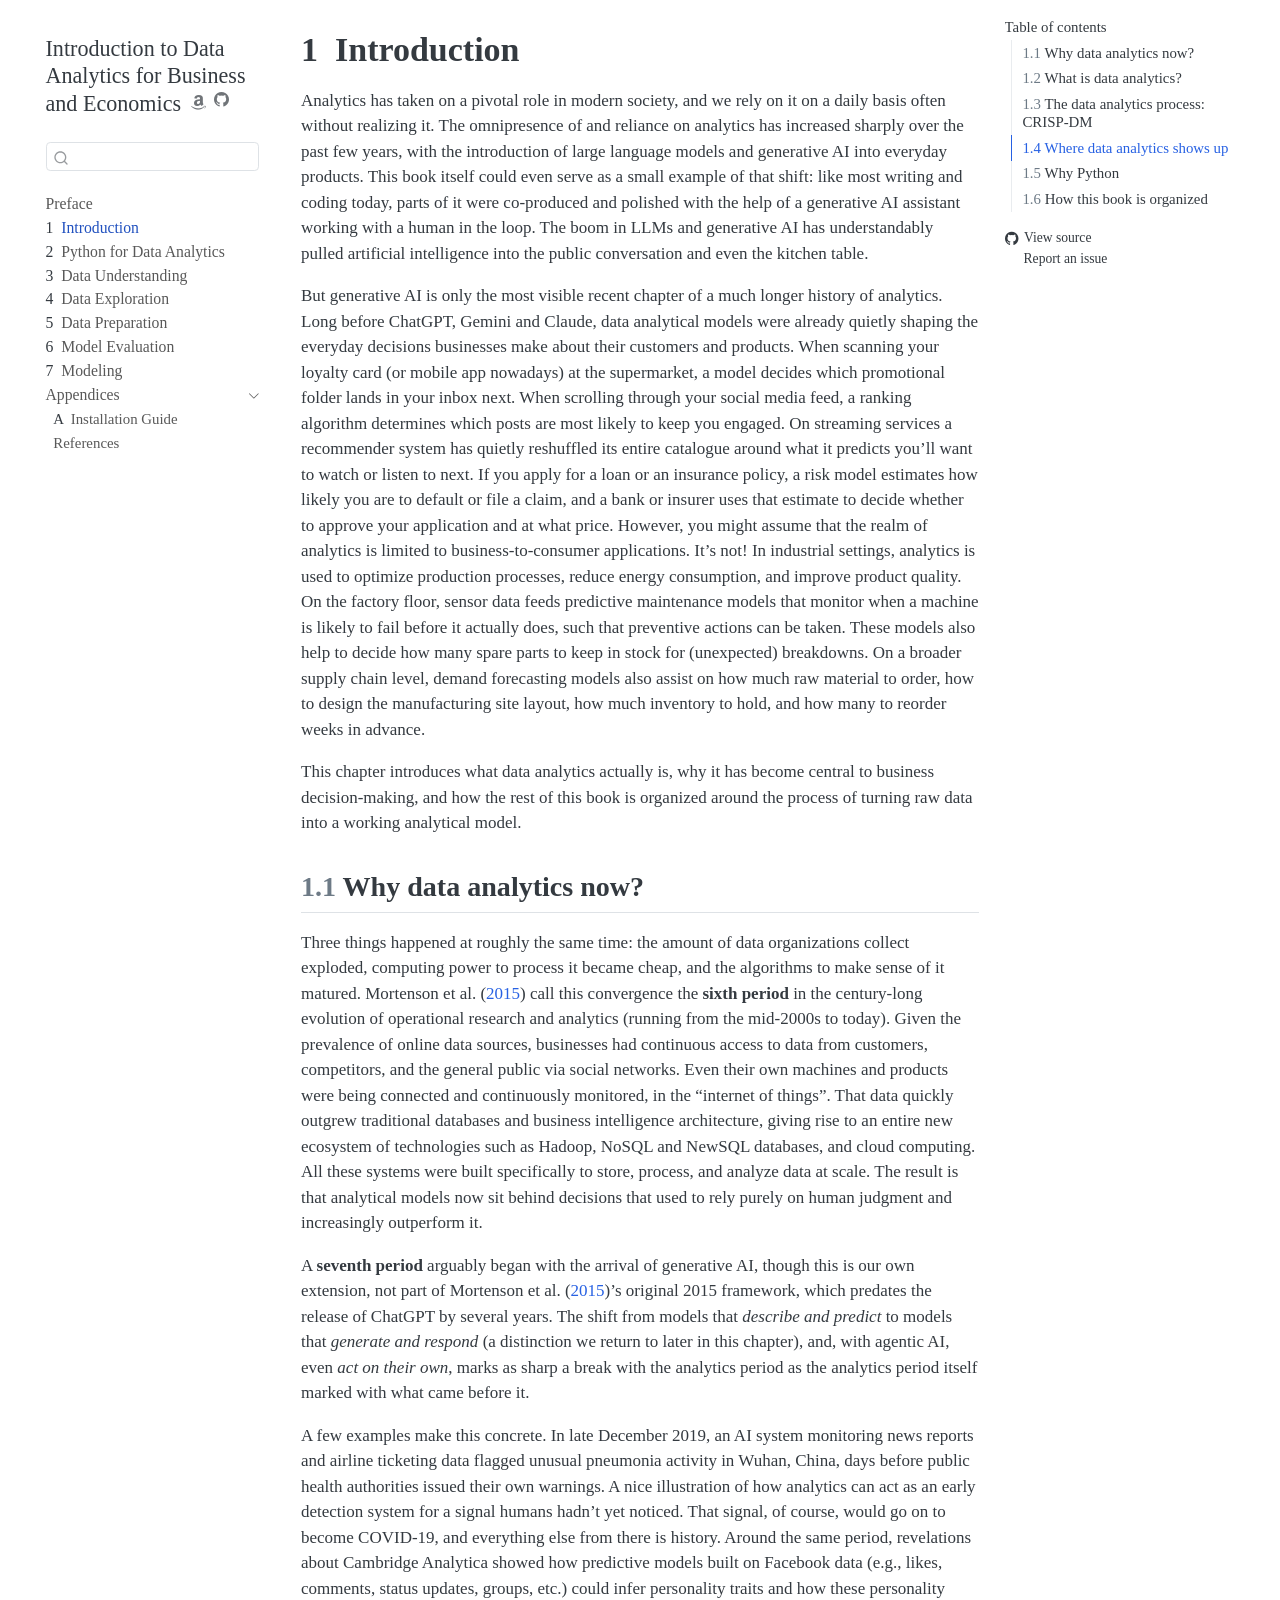
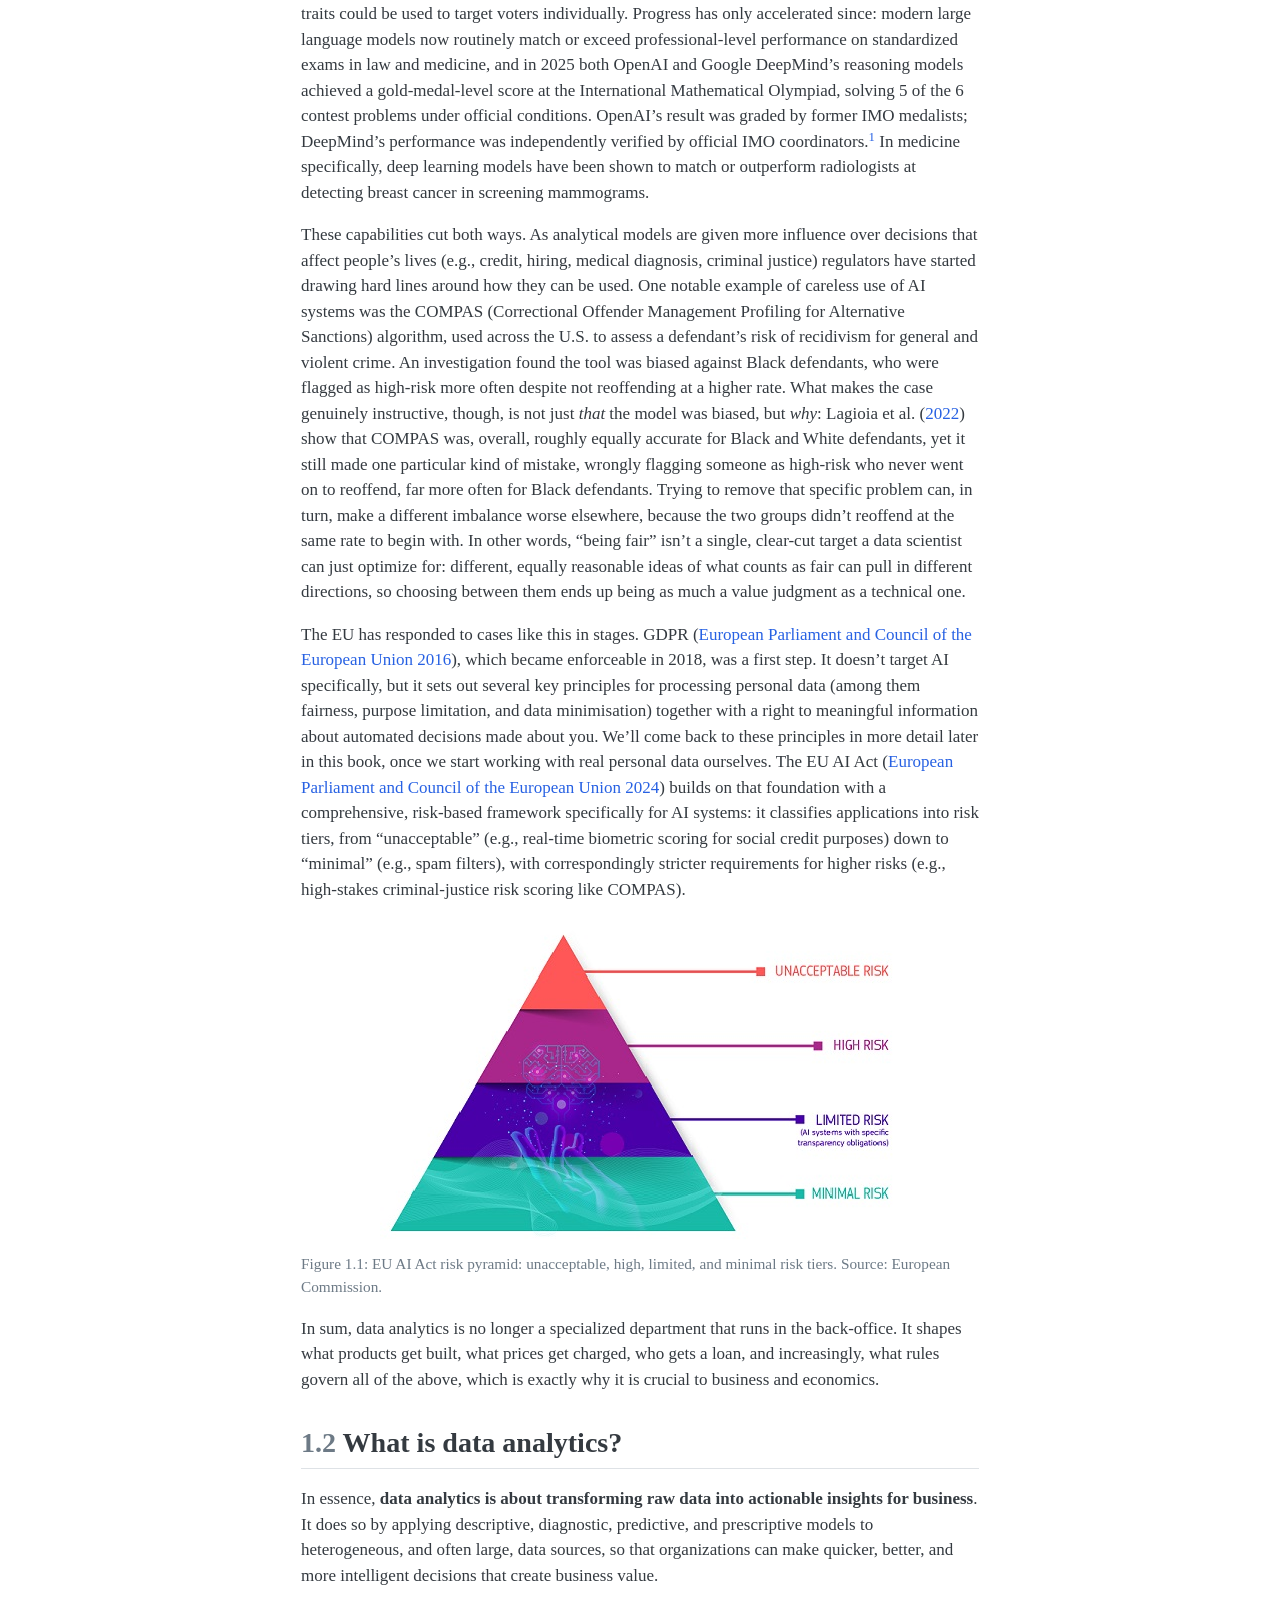
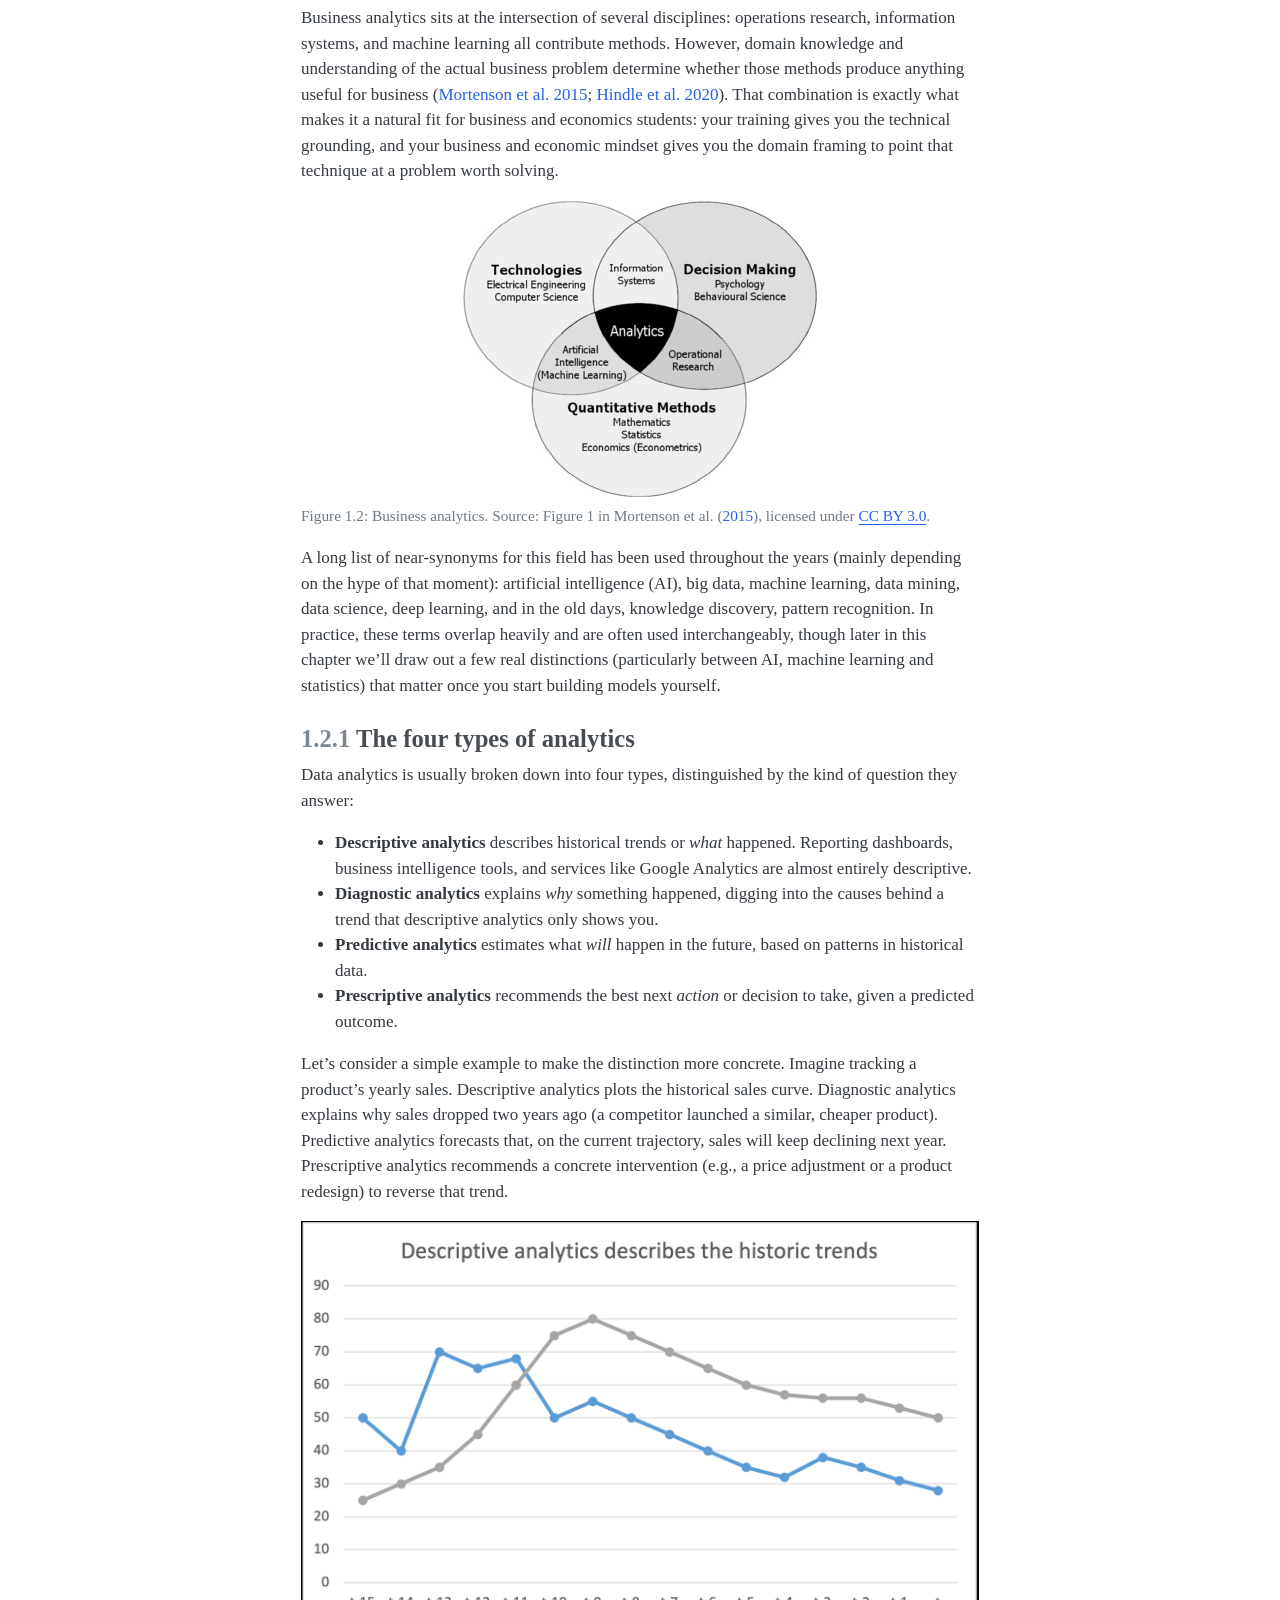
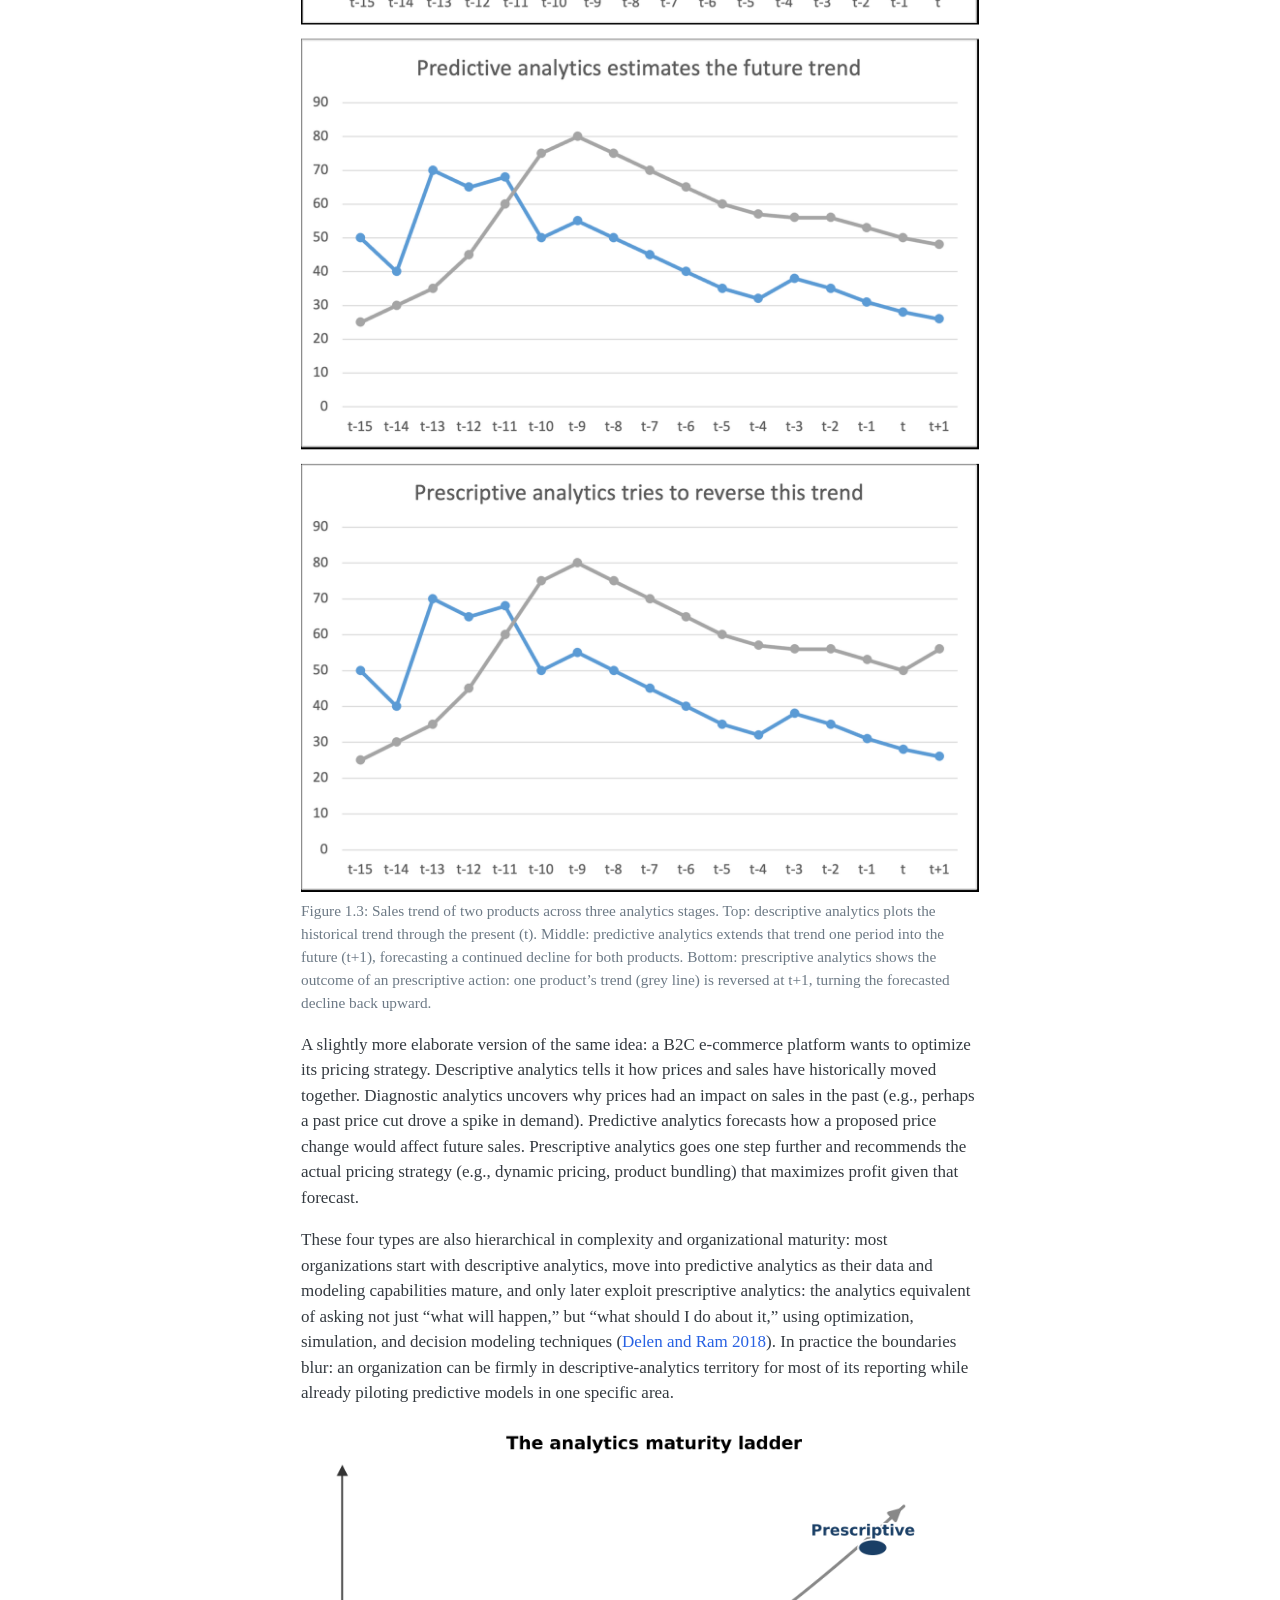
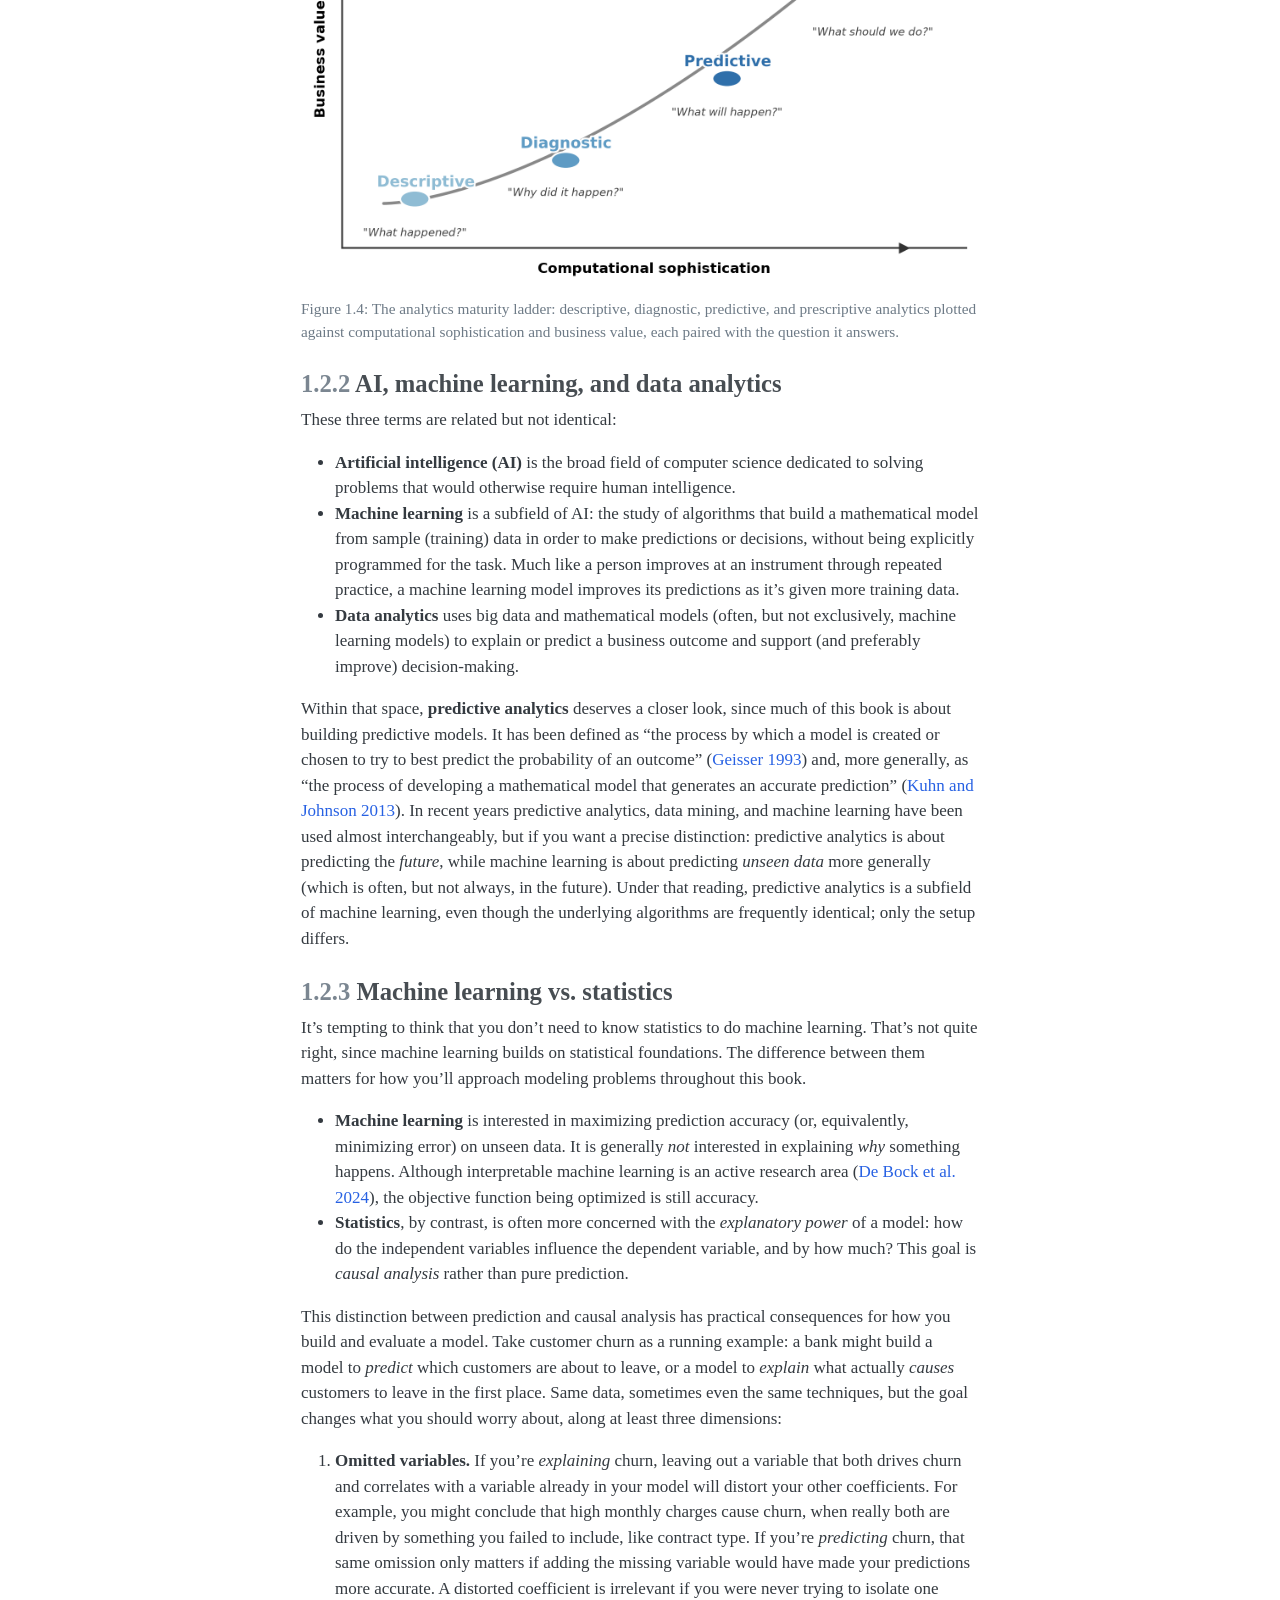
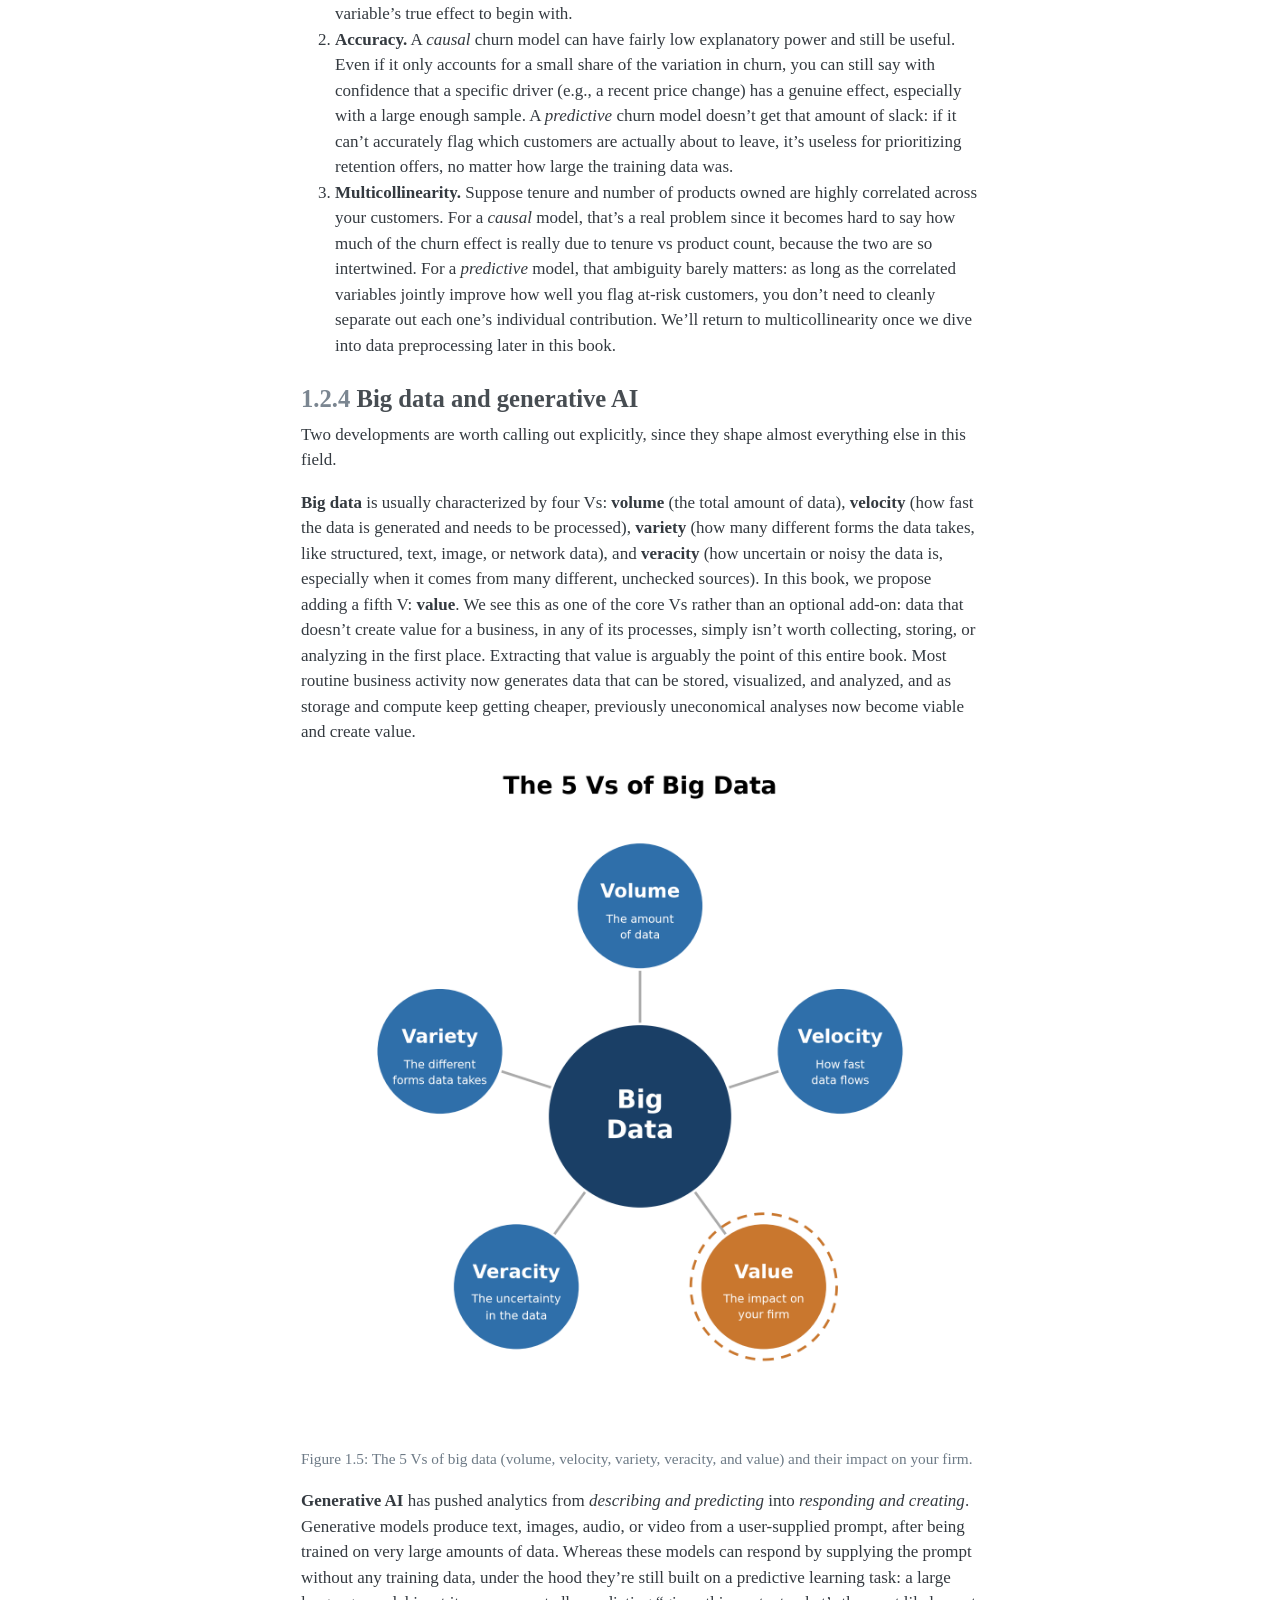
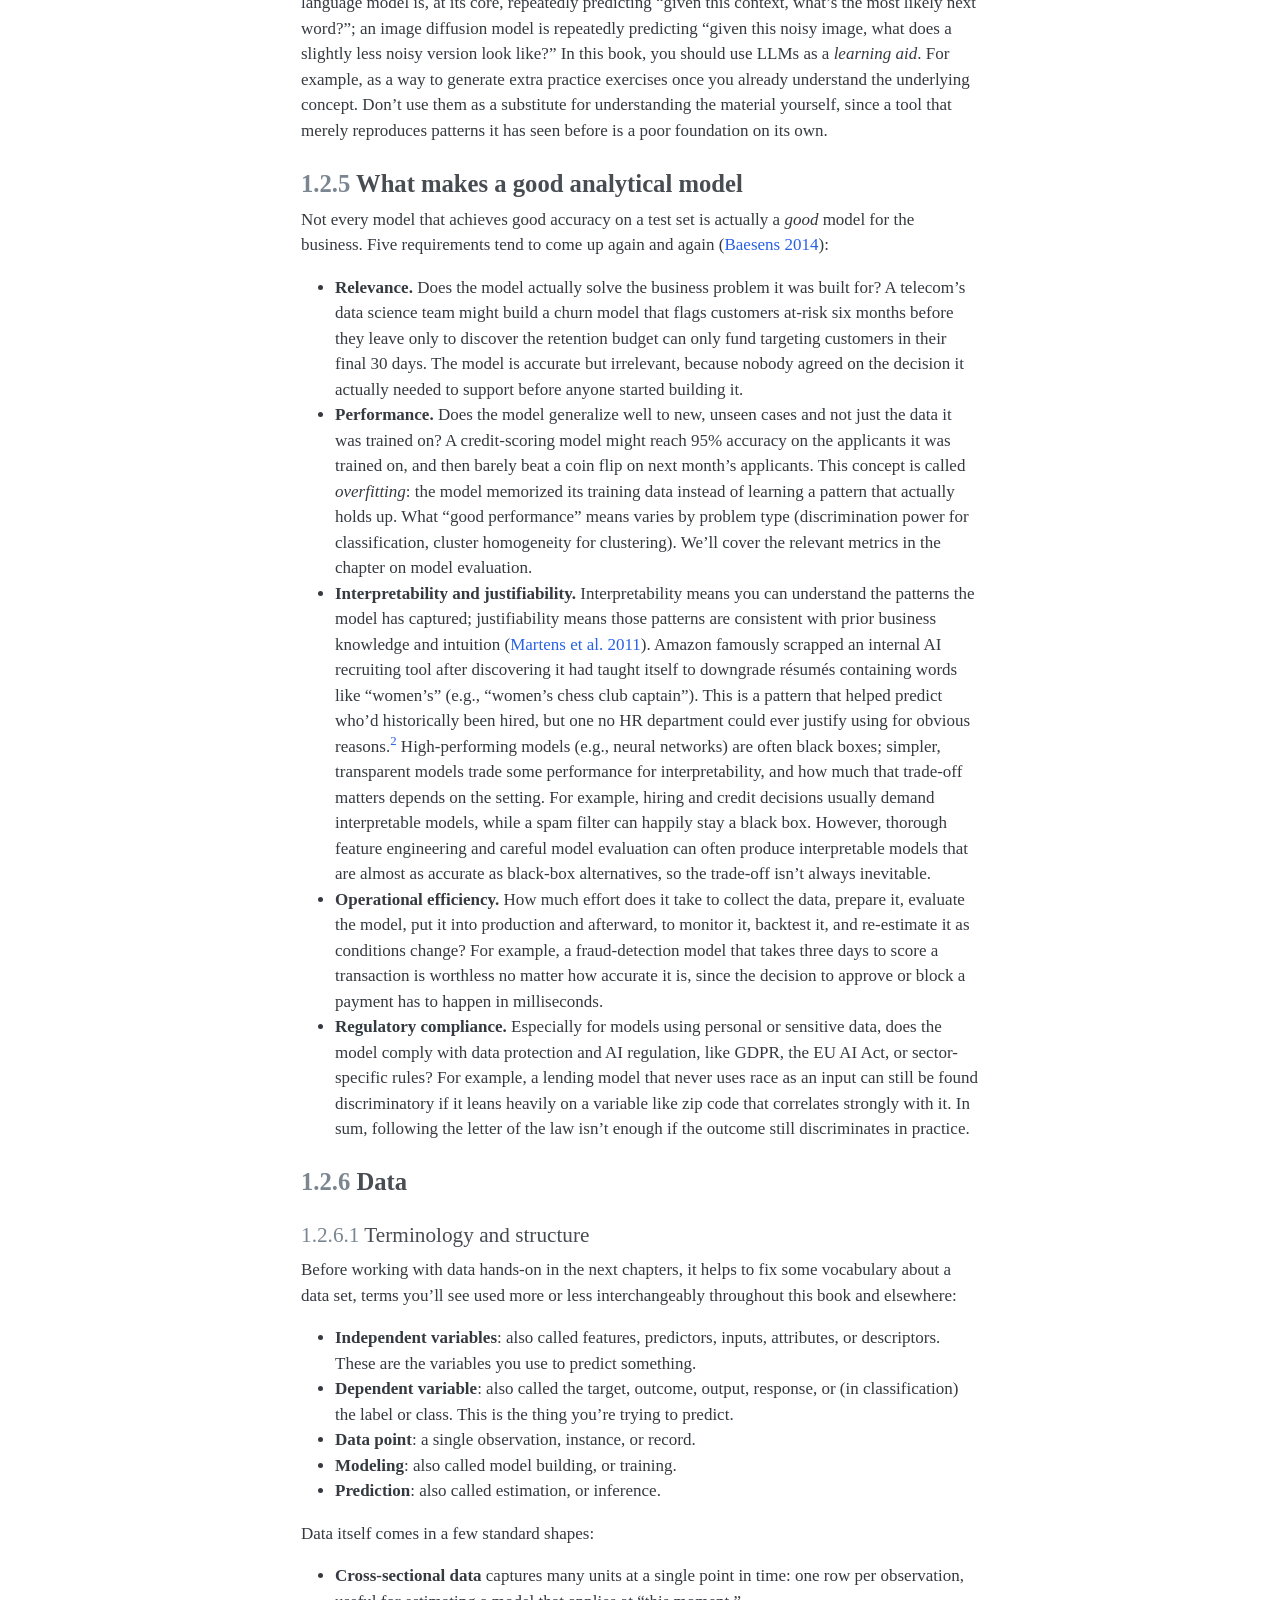
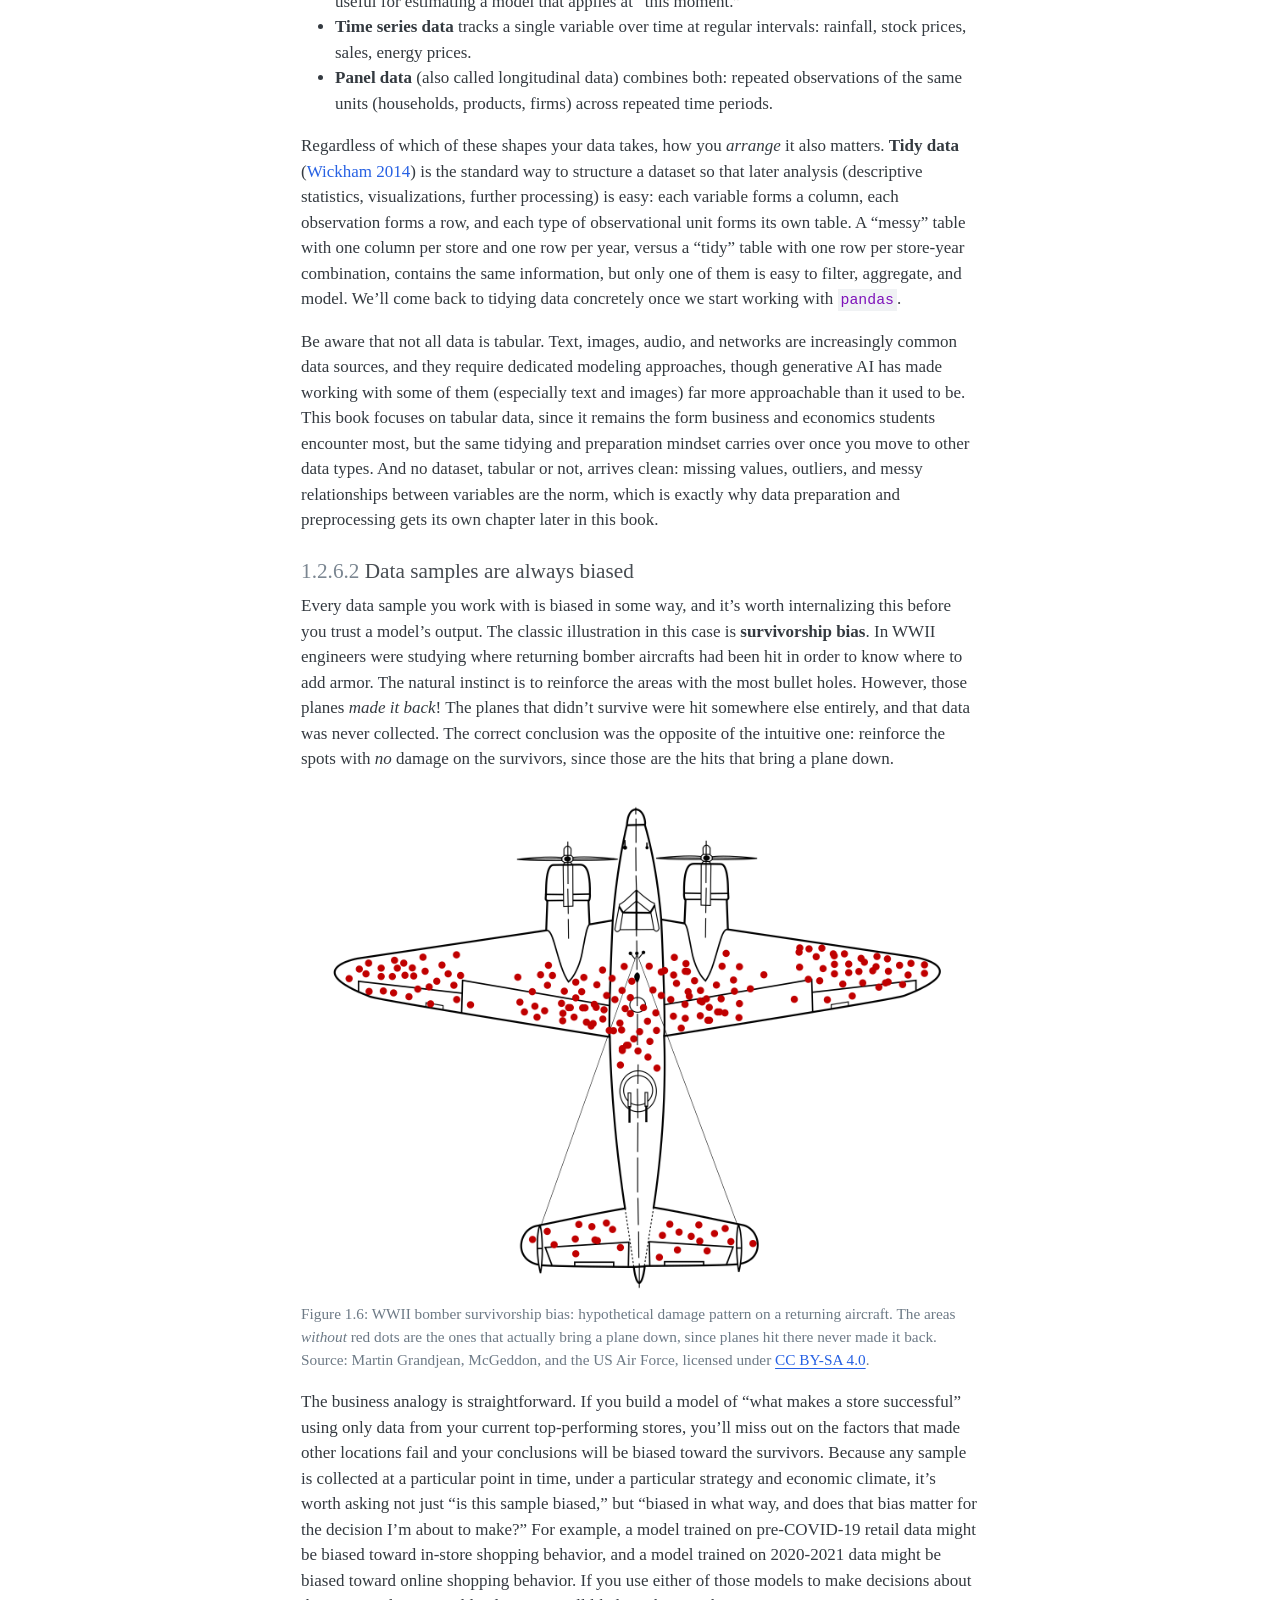
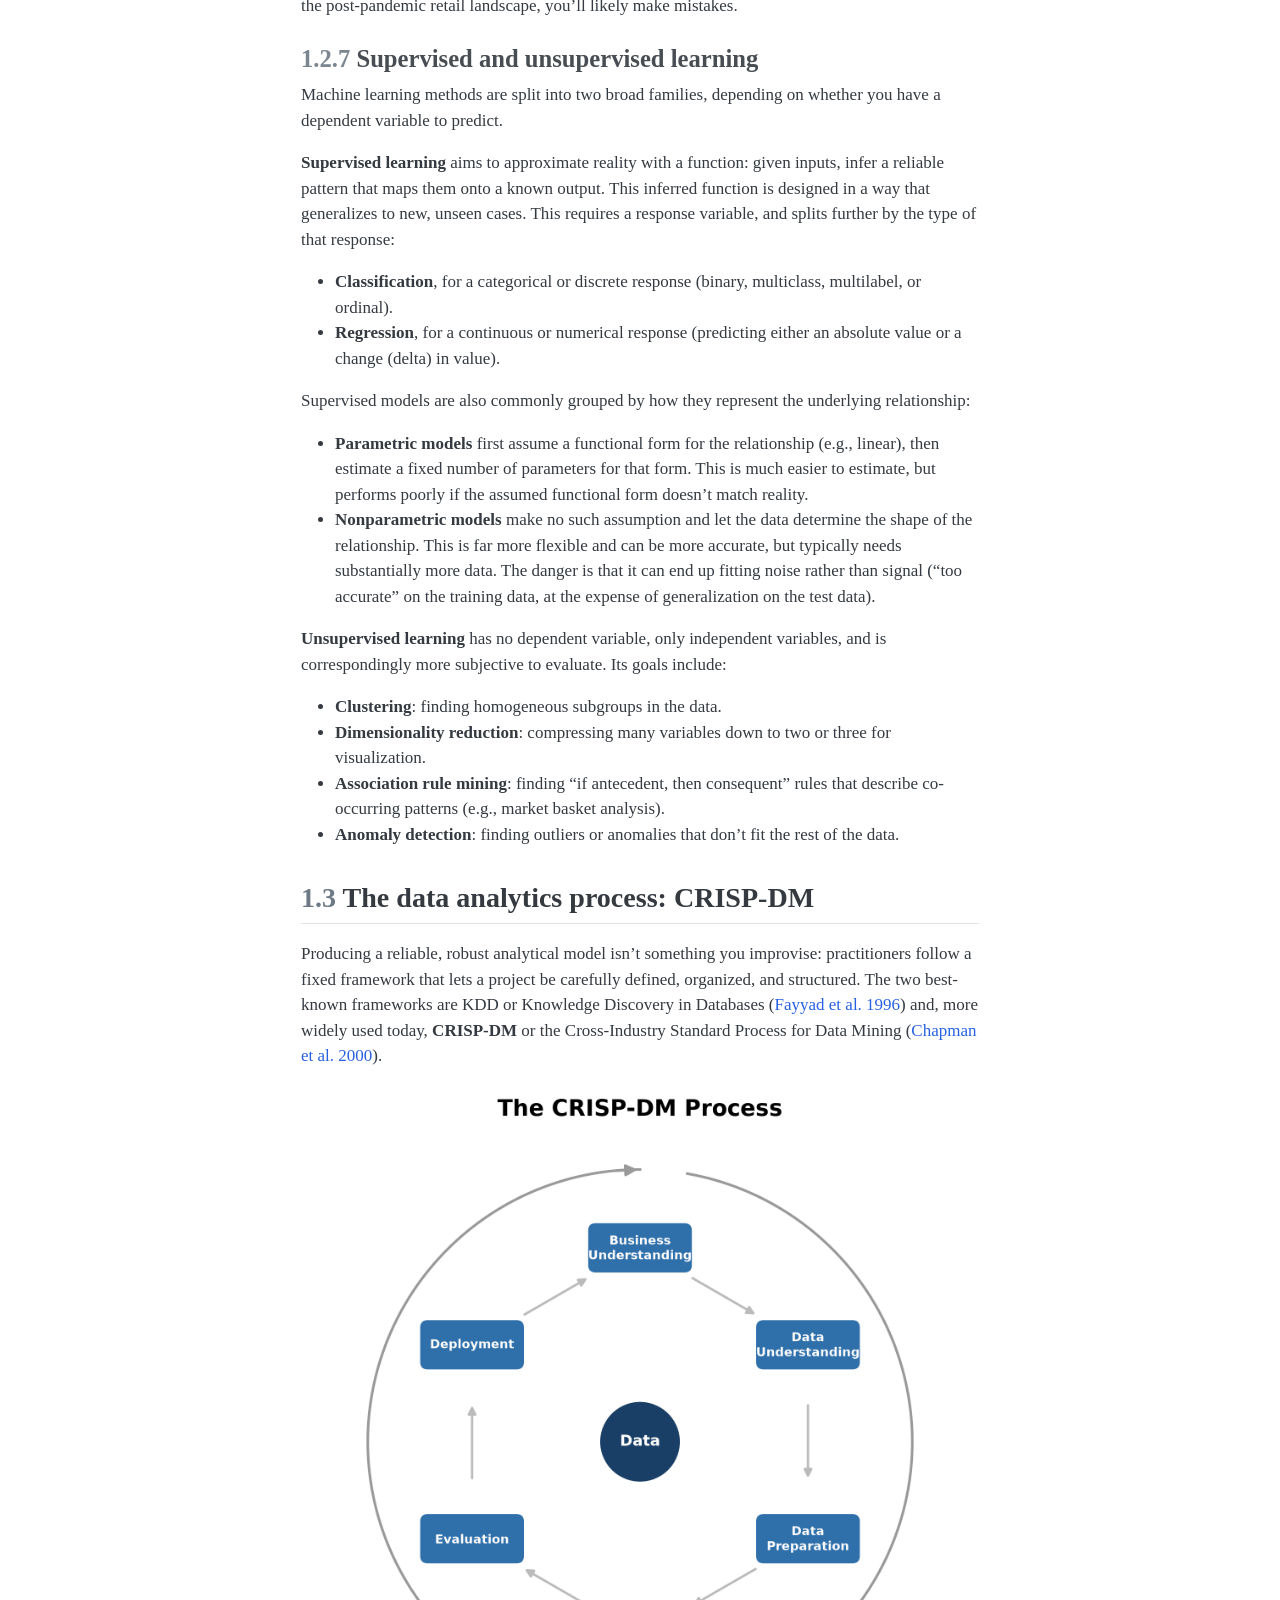
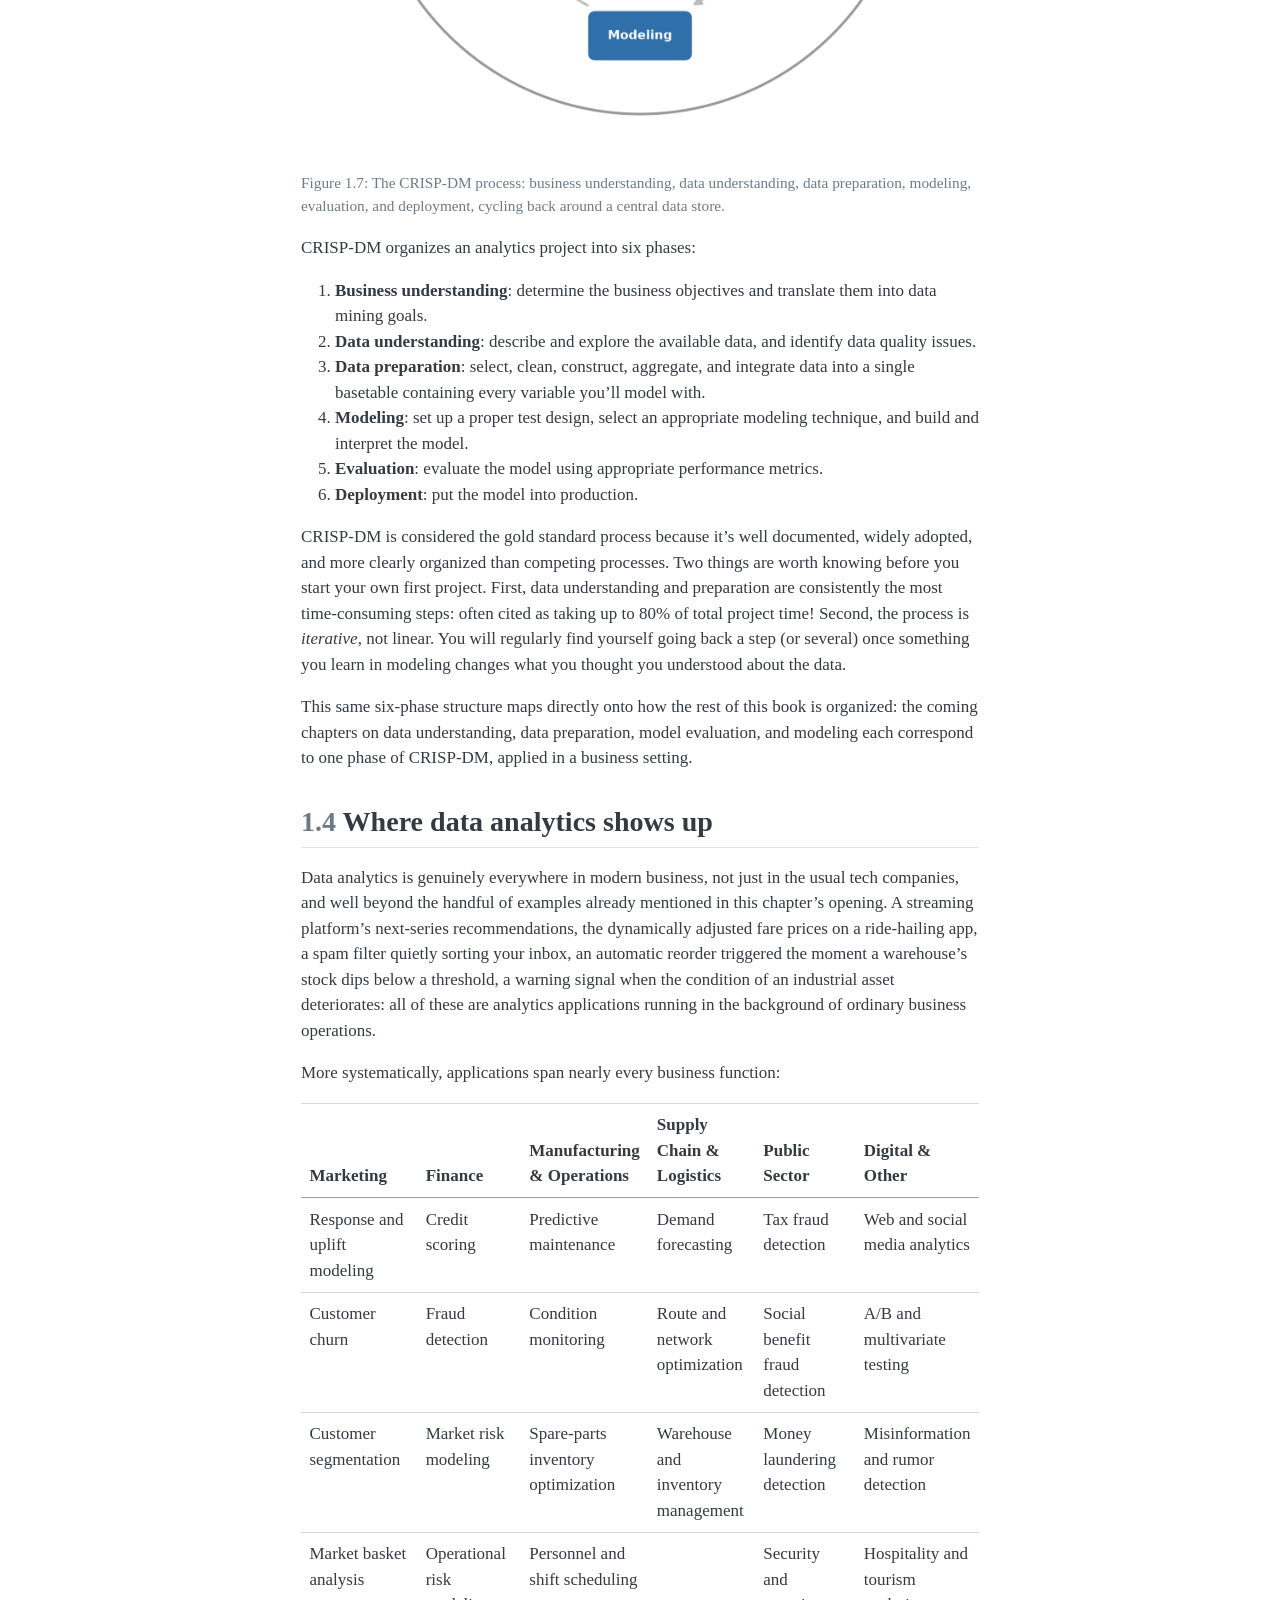
==== commit 5dc7277a: "Built site for gh-pages" ====
--- a/chapters/01-intro.html
+++ b/chapters/01-intro.html
@@ -122,6 +122,26 @@
     <div class="sidebar-title mb-0 py-0">
       <a href="../">Introduction to Data Analytics for Business and Economics</a> 
         <div class="sidebar-tools-main">
+    <div class="dropdown">
+      <a href="" title="Kindle edition" id="quarto-navigation-tool-dropdown-0" class="quarto-navigation-tool dropdown-toggle px-1" data-bs-toggle="dropdown" aria-expanded="false" role="link" aria-label="Kindle edition"><i class="bi bi-amazon"></i></a>
+      <ul class="dropdown-menu" aria-labelledby="quarto-navigation-tool-dropdown-0">
+          <li>
+            <a class="dropdown-item sidebar-tools-main-item" href="https://www.amazon.com/dp/B0HMBLLJBD">
+            Amazon.com
+            </a>
+          </li>
+          <li>
+            <a class="dropdown-item sidebar-tools-main-item" href="https://www.amazon.fr/dp/B0HMBLLJBD">
+            Amazon.fr
+            </a>
+          </li>
+          <li>
+            <a class="dropdown-item sidebar-tools-main-item" href="https://www.amazon.nl/dp/B0HMBLLJBD">
+            Amazon.nl
+            </a>
+          </li>
+      </ul>
+    </div>
     <a href="https://github.com/MatthBogaert/IDAFBE-book" title="Source Code" class="quarto-navigation-tool px-1" aria-label="Source Code"><i class="bi bi-github"></i></a>
 </div>
     </div>
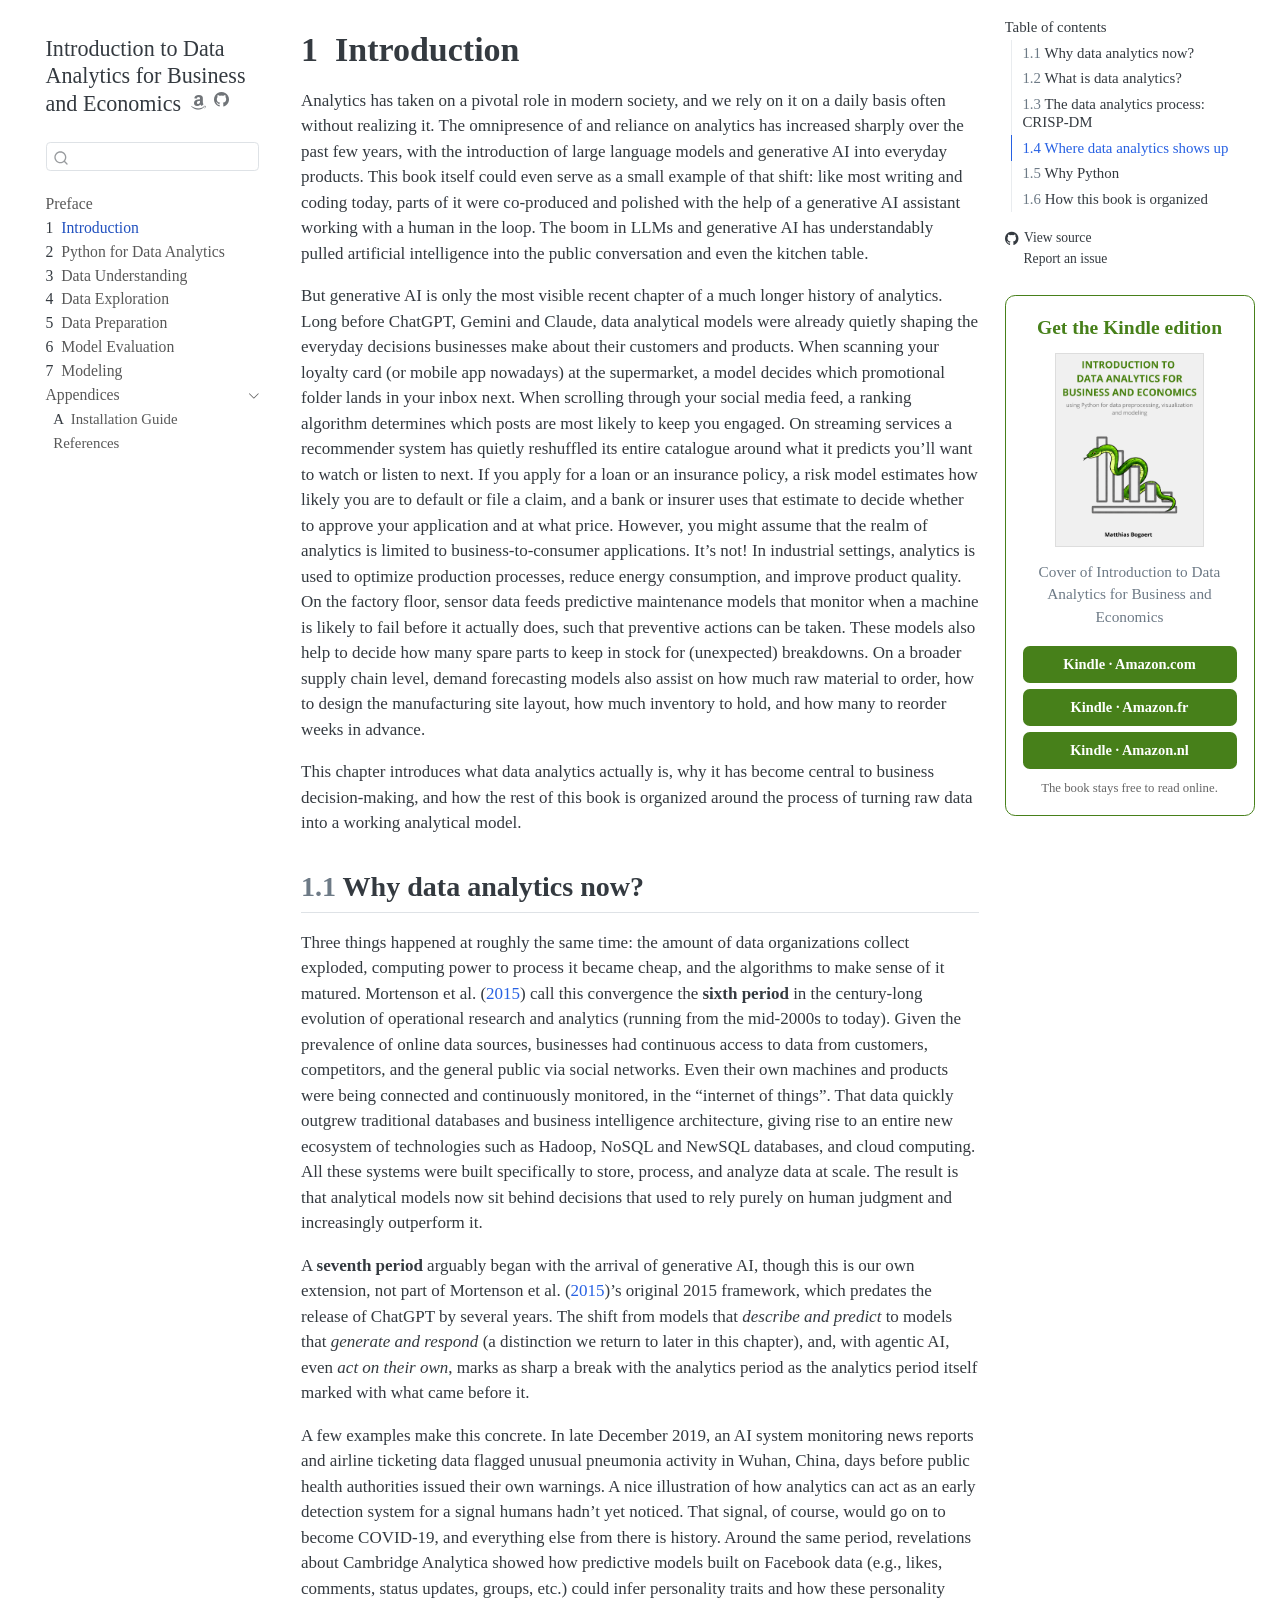
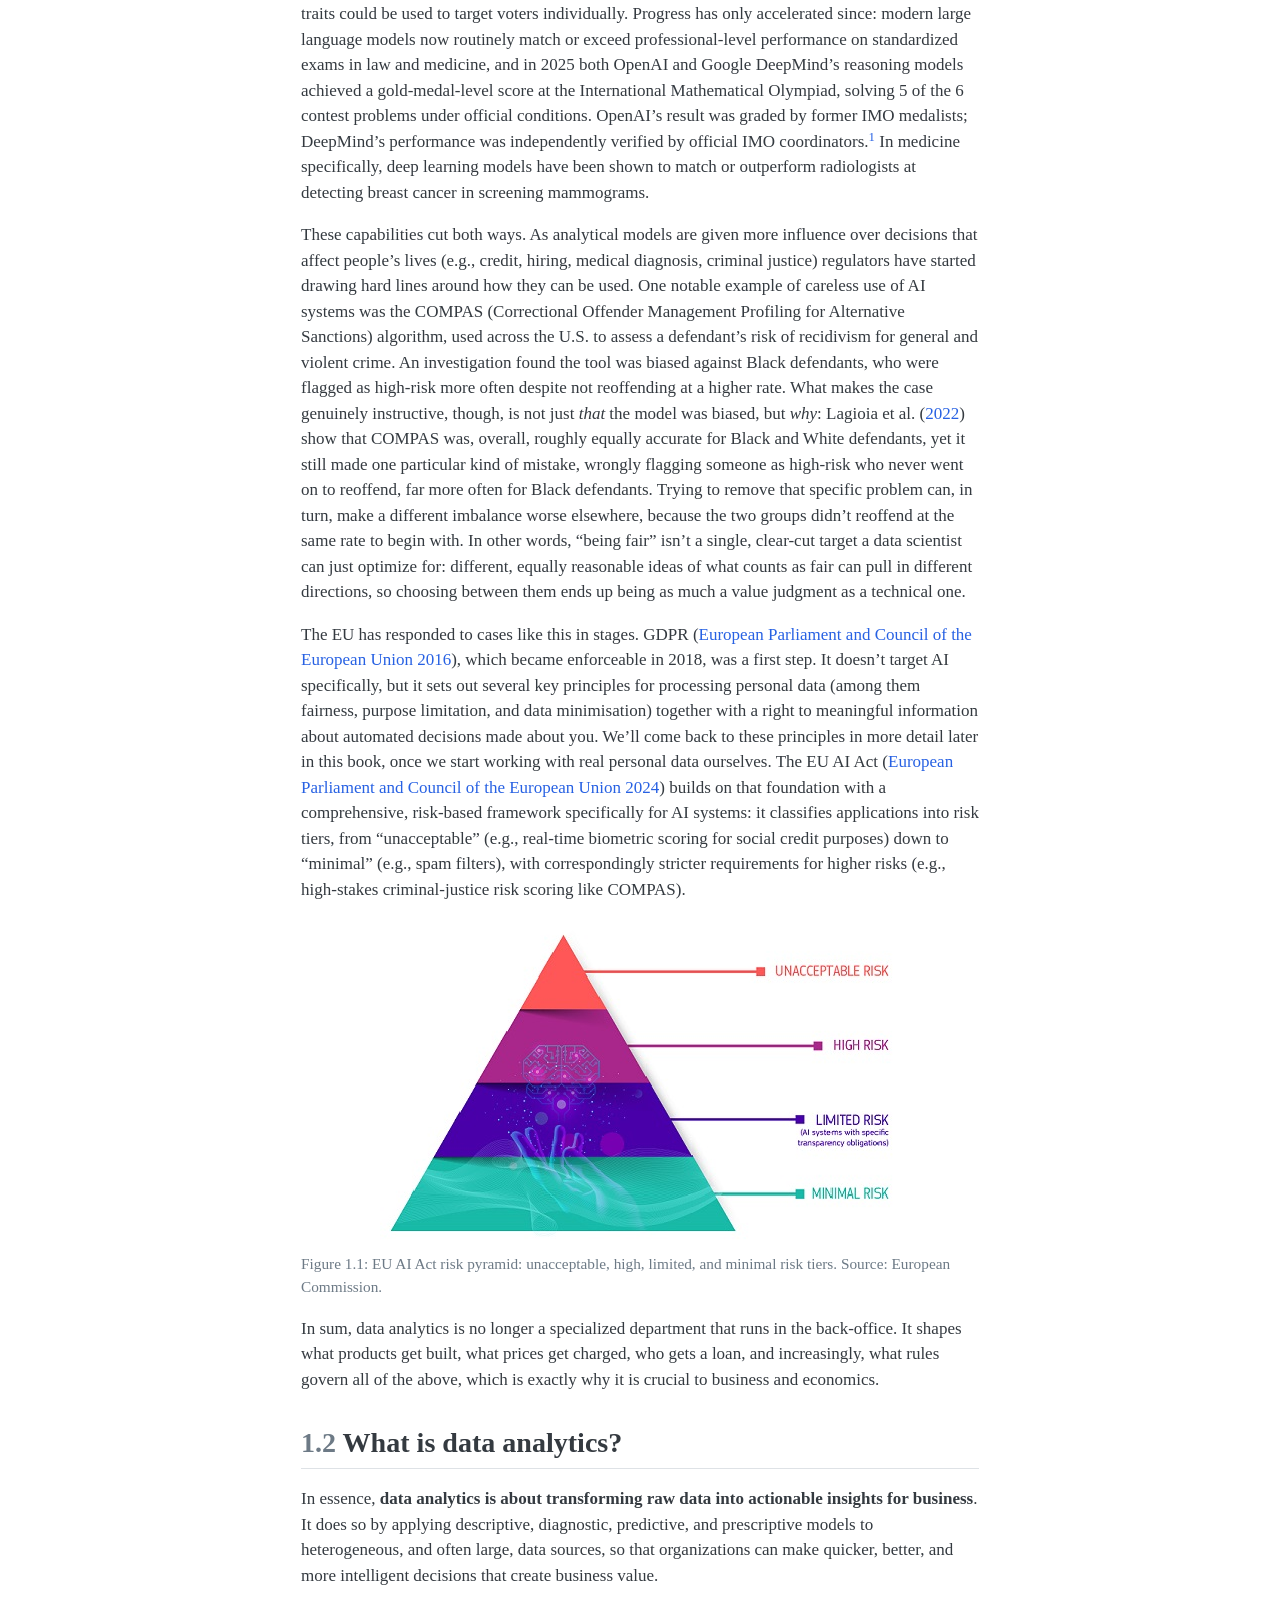
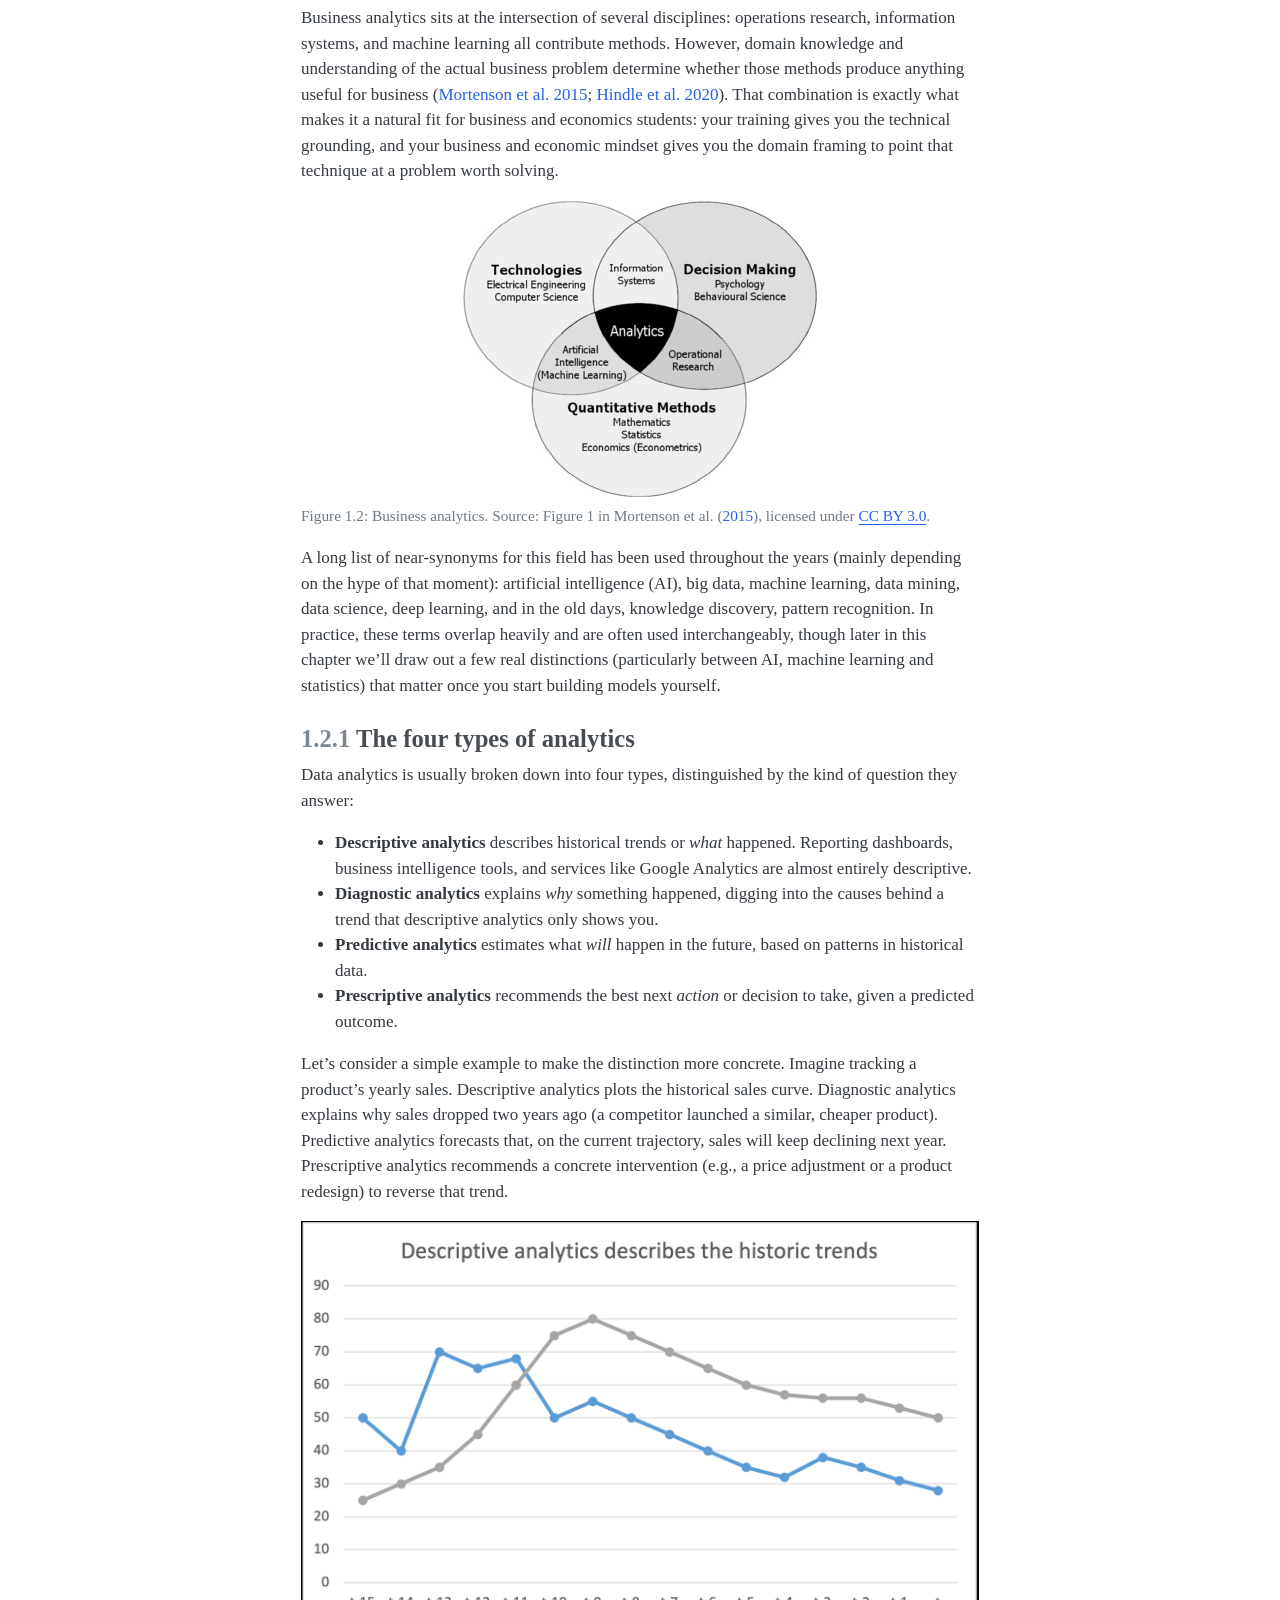
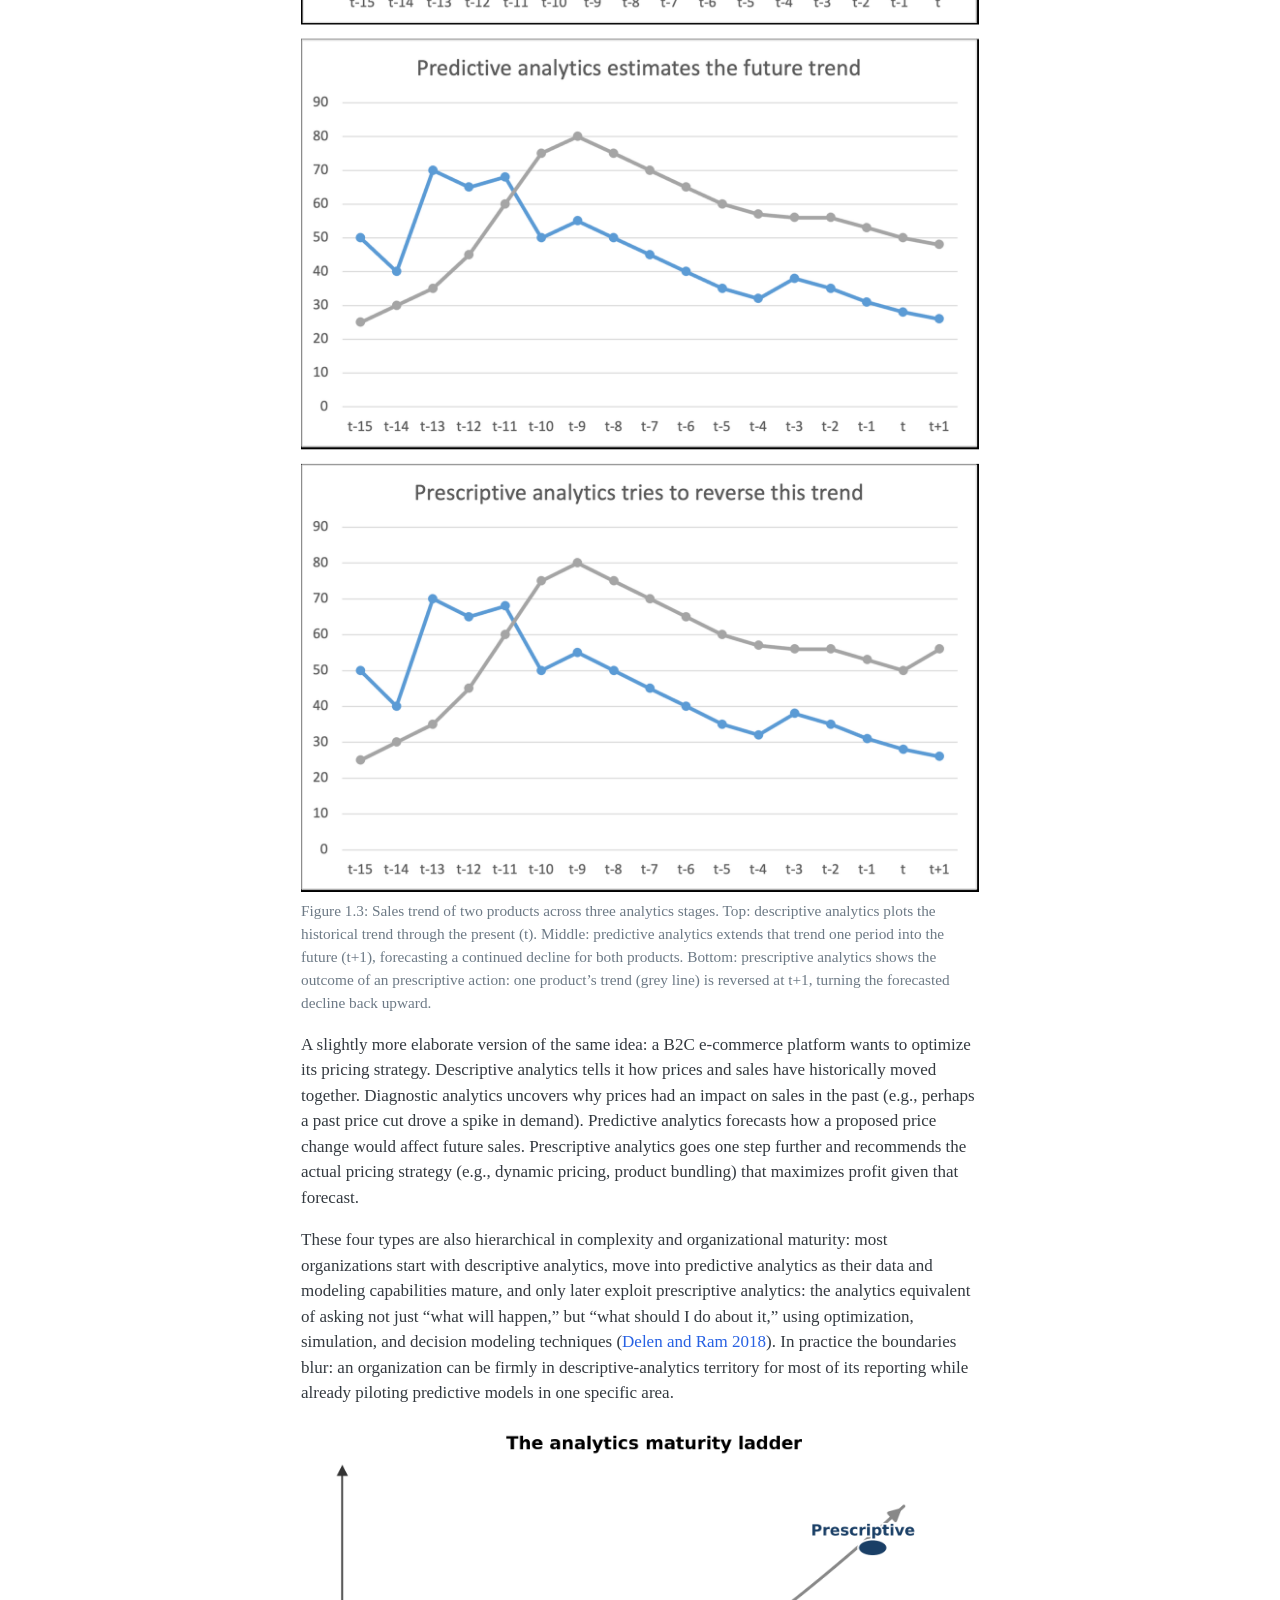
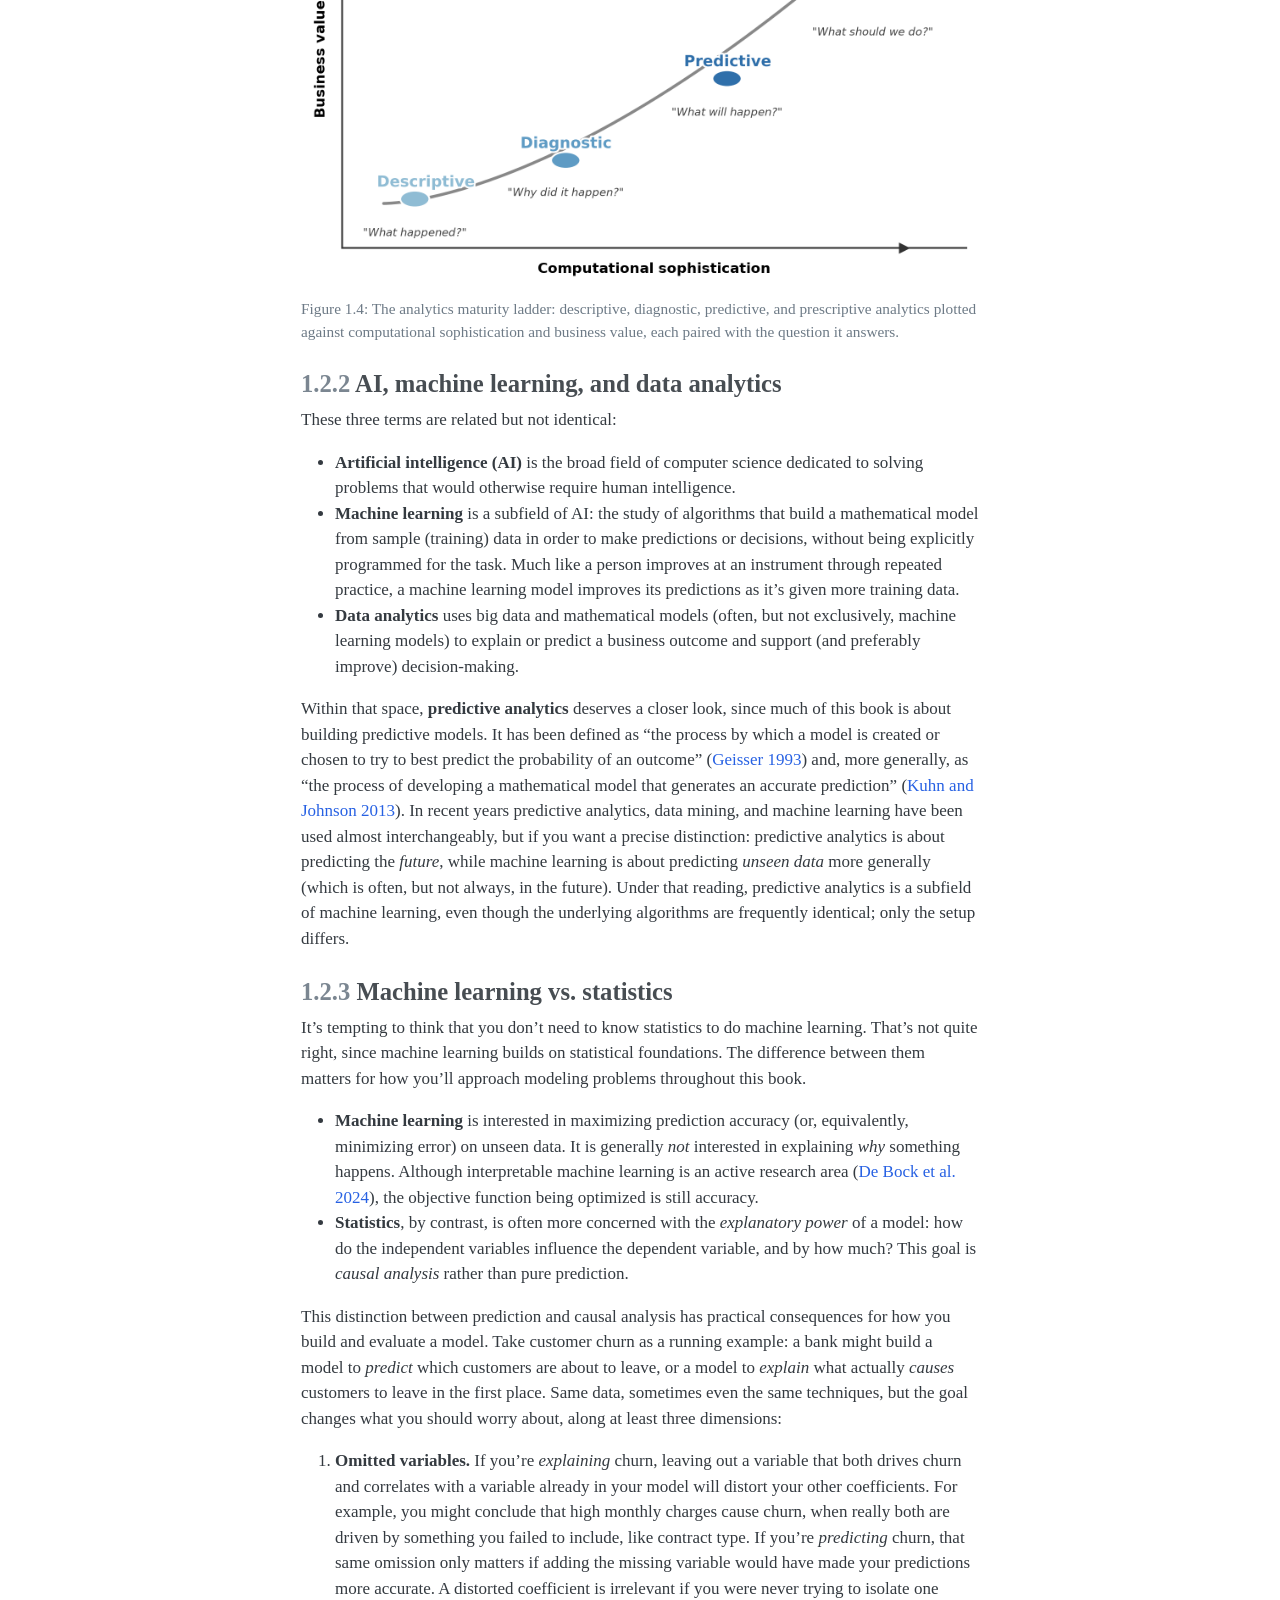
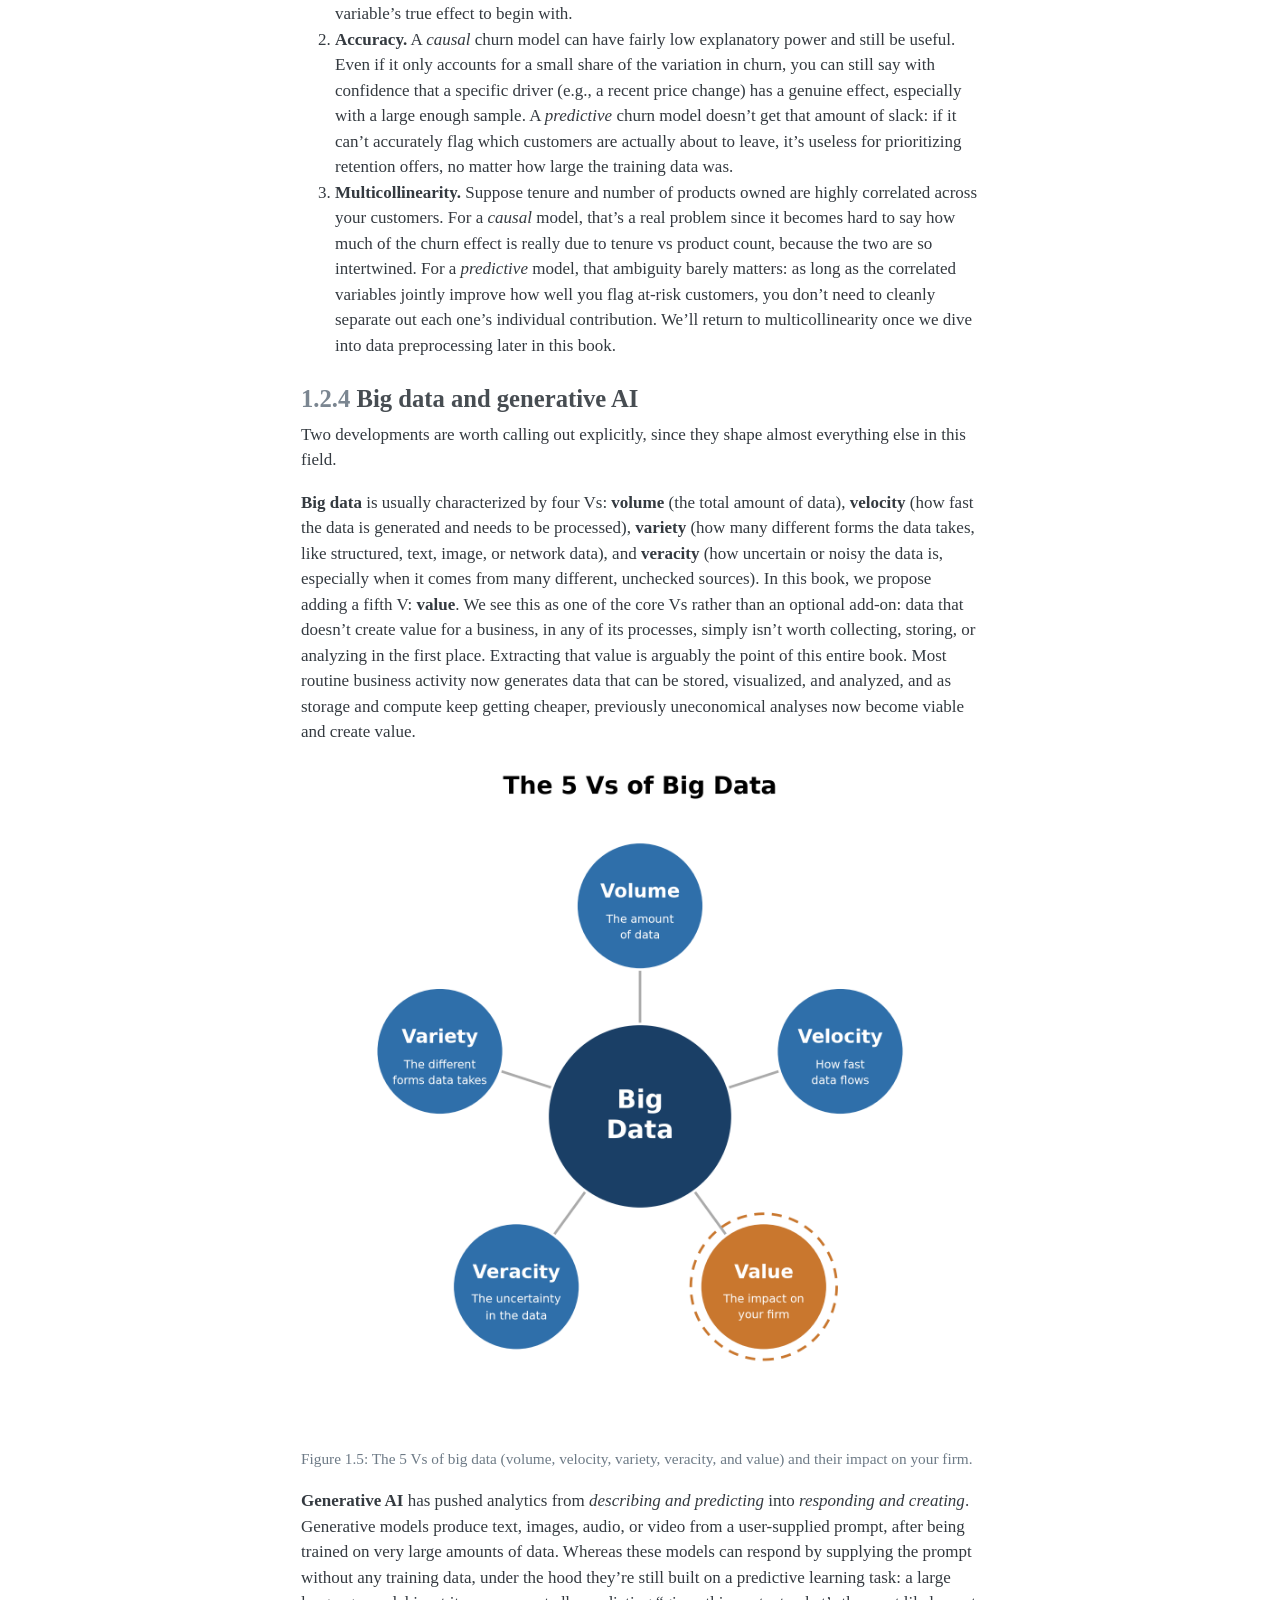
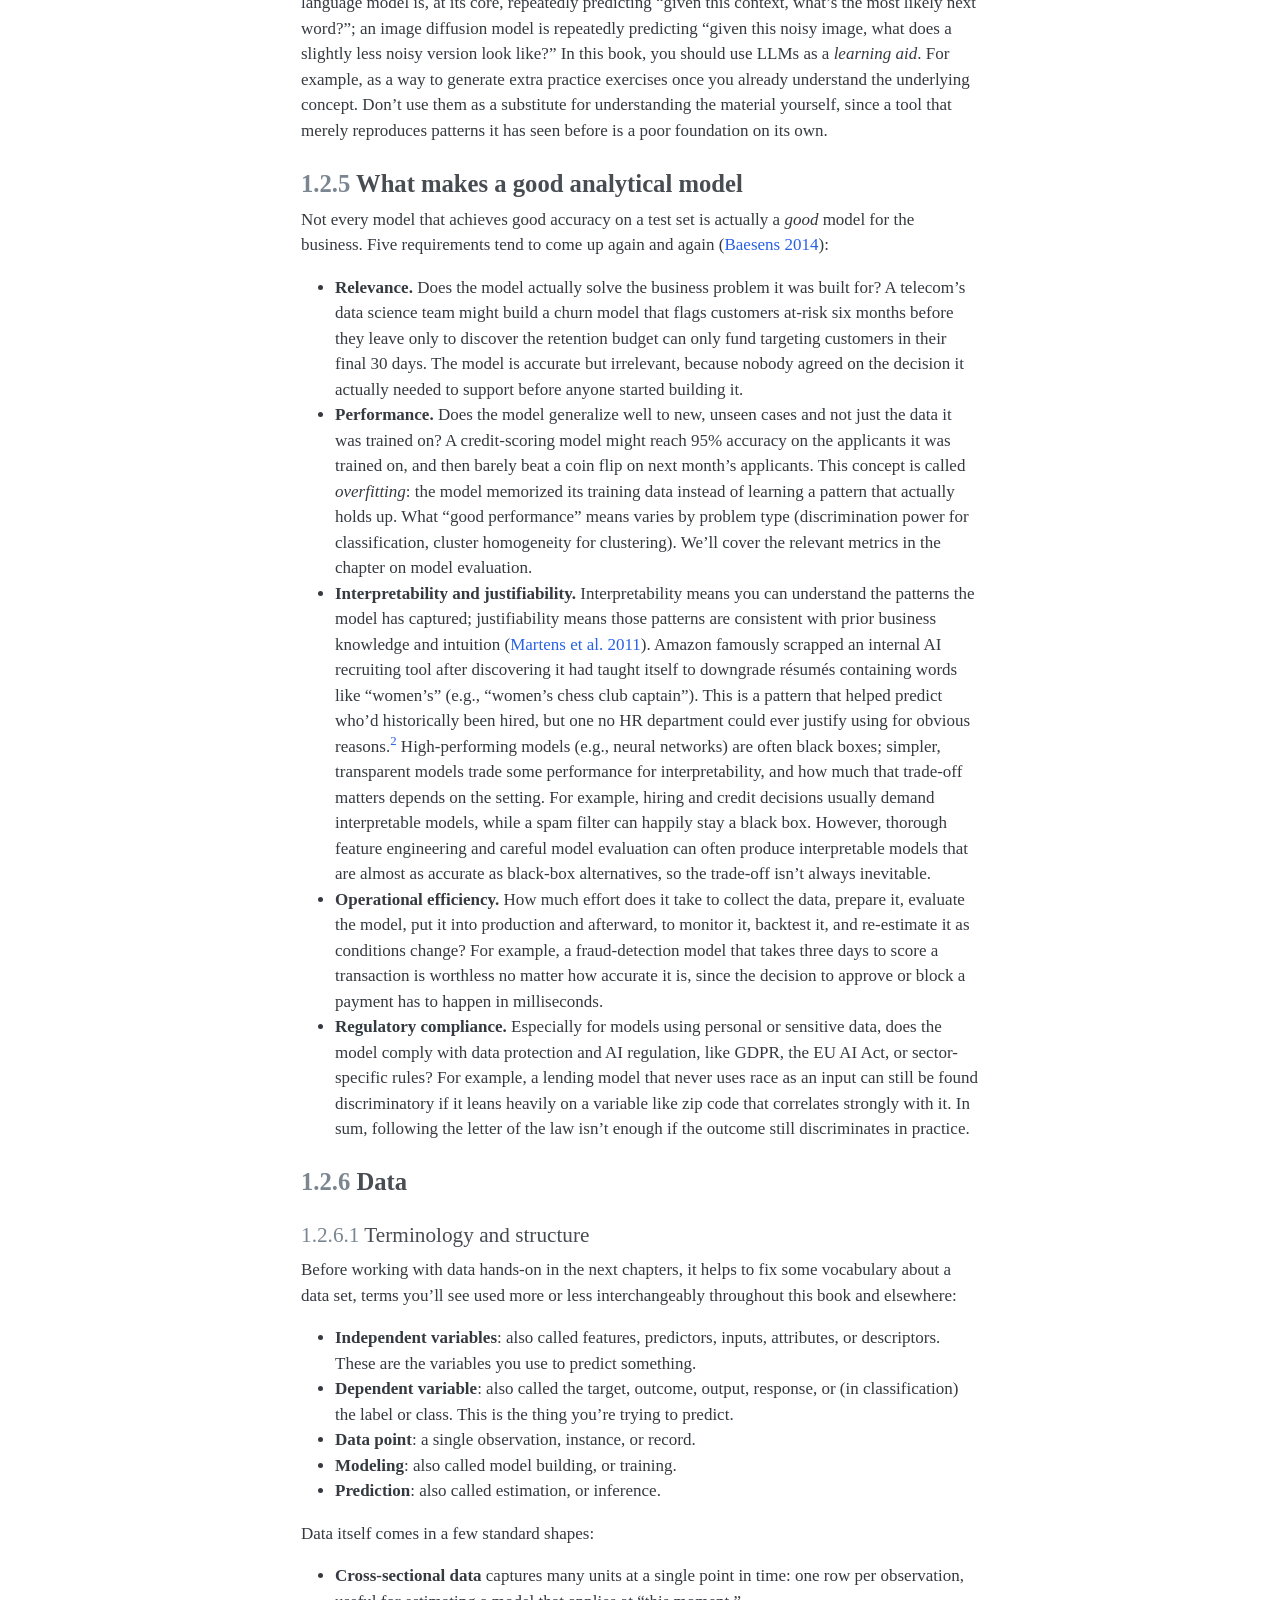
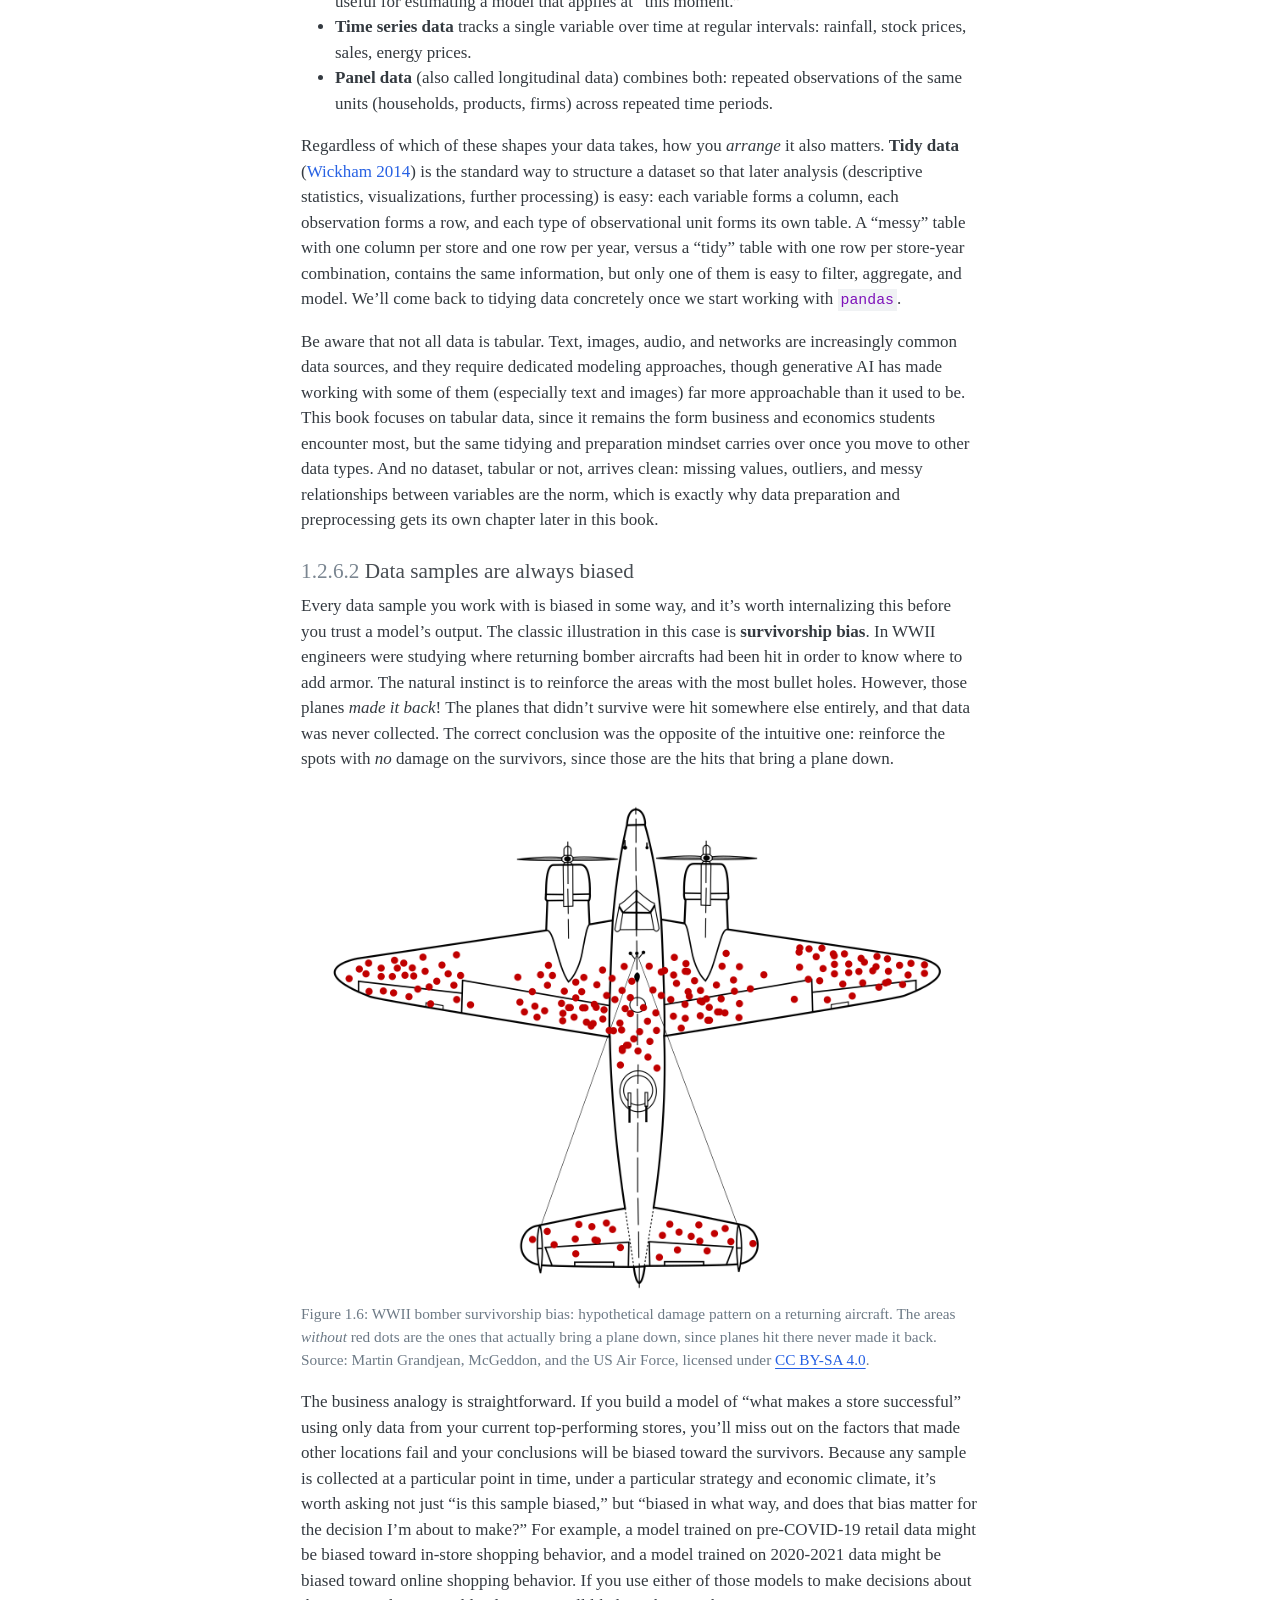
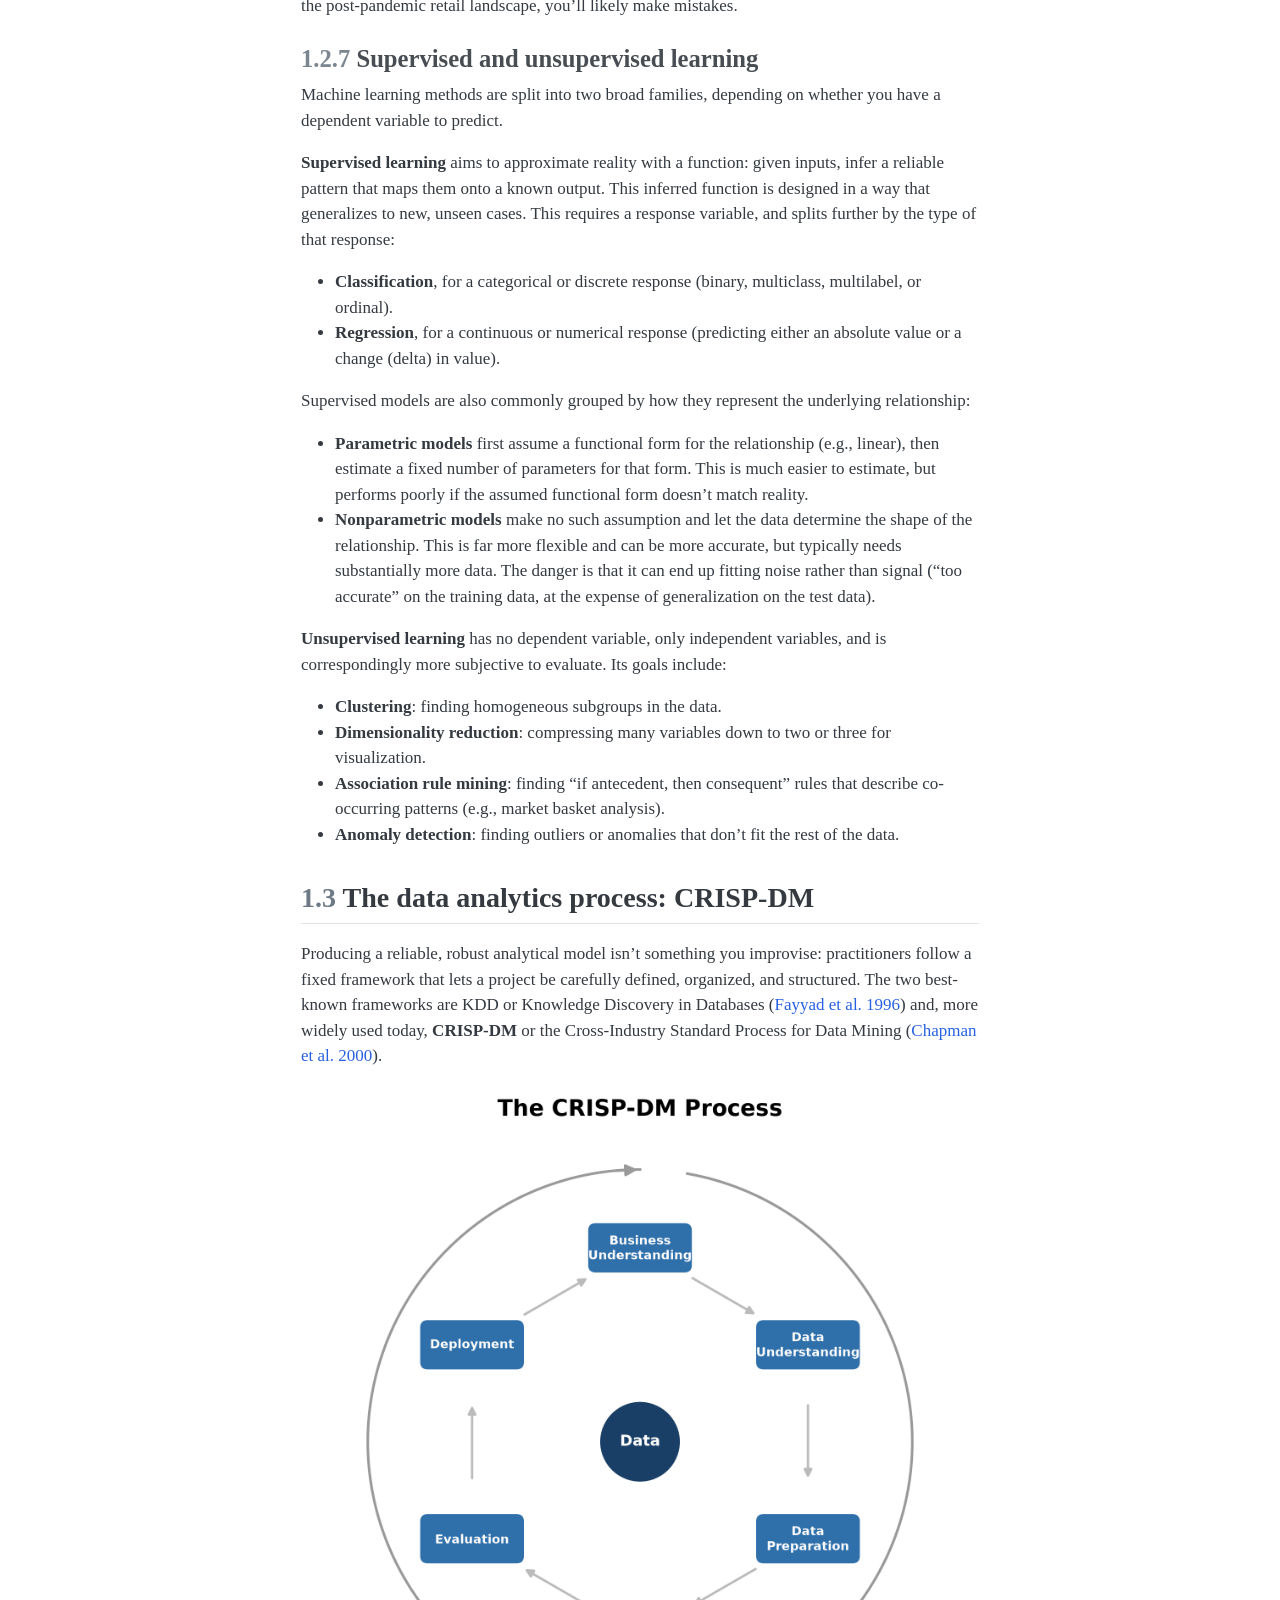
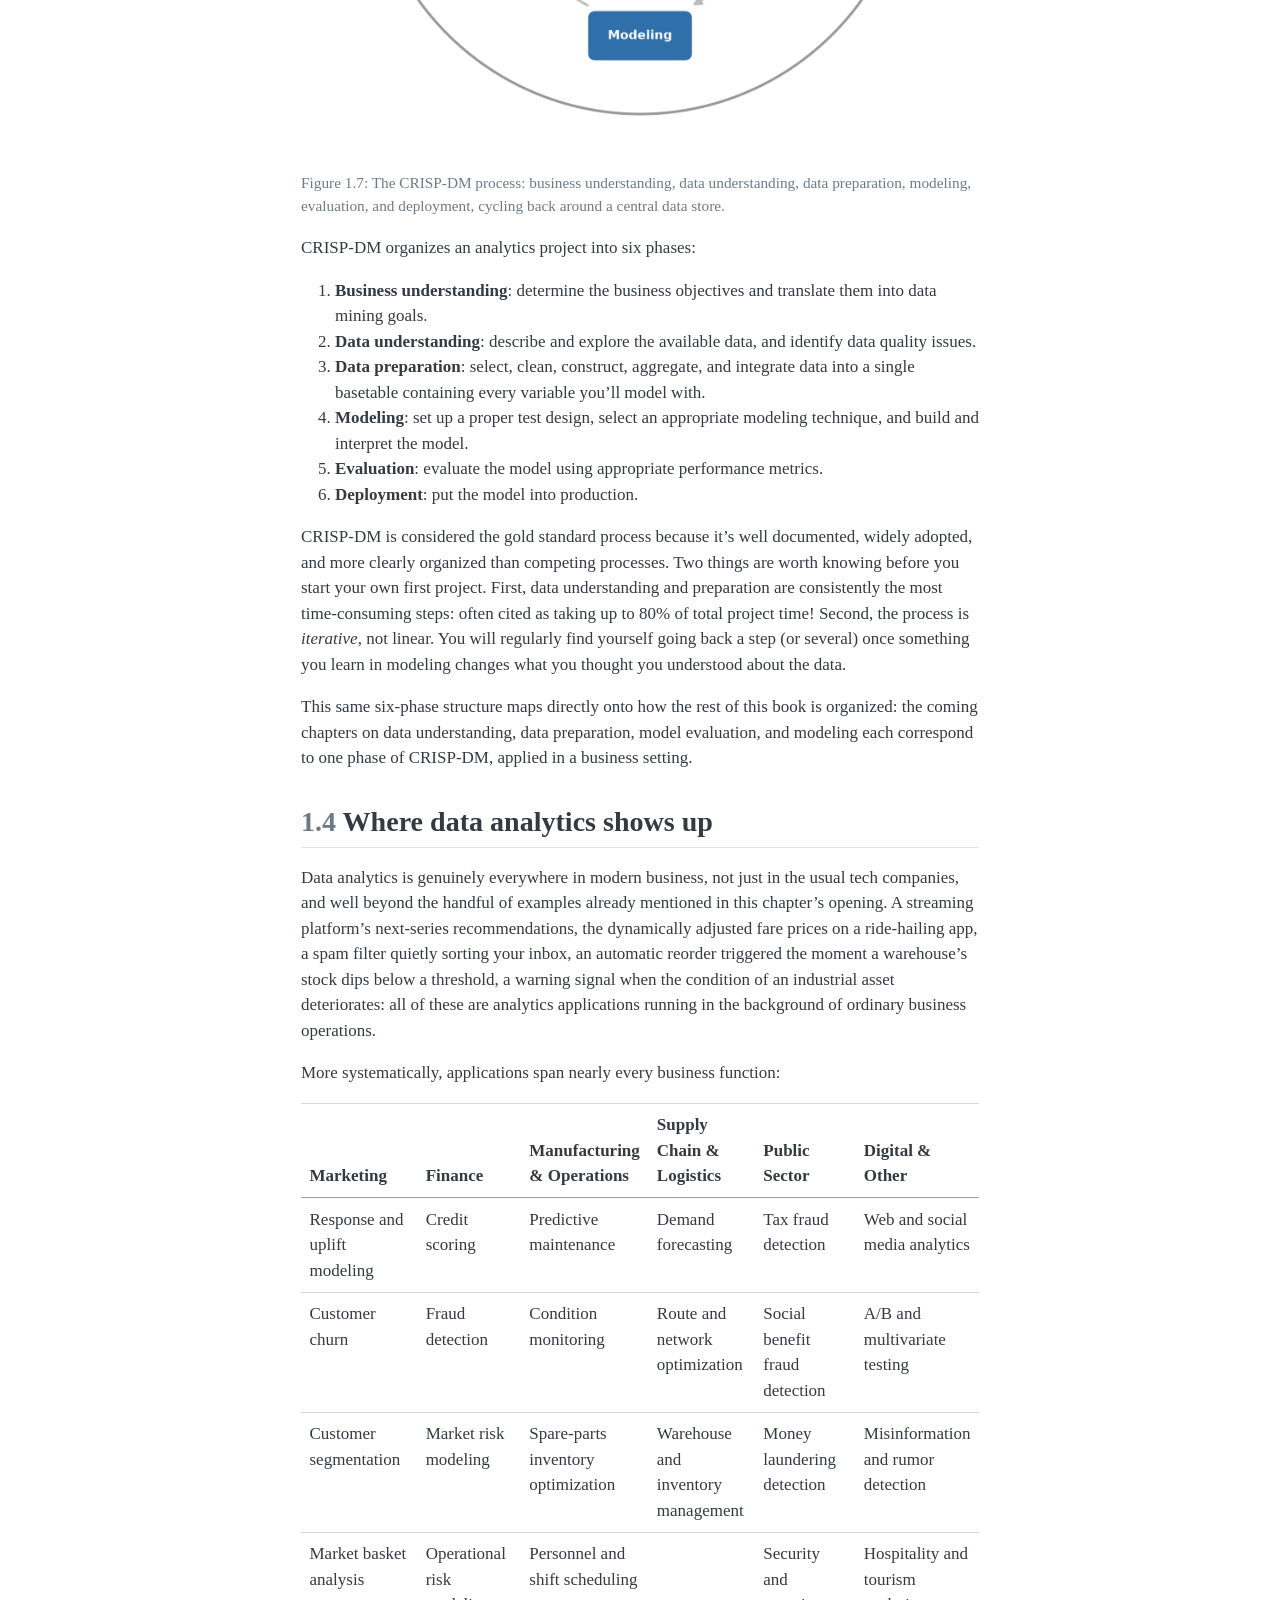
==== commit 233a0a3d: "Built site for gh-pages" ====
--- a/chapters/01-intro.html
+++ b/chapters/01-intro.html
@@ -251,7 +251,25 @@
   <li><a href="#how-this-book-is-organized" id="toc-how-this-book-is-organized" class="nav-link" data-scroll-target="#how-this-book-is-organized"><span class="header-section-number">1.6</span> How this book is organized</a></li>
   </ul>
 <div class="toc-actions"><ul><li><a href="https://github.com/MatthBogaert/IDAFBE-book/blob/main/chapters/01-intro.qmd" class="toc-action"><i class="bi bi-github"></i>View source</a></li><li><a href="https://github.com/MatthBogaert/IDAFBE-book/issues/new" class="toc-action"><i class="bi empty"></i>Report an issue</a></li></ul></div></nav>
-    </div>
+    <div class="quarto-margin-footer"><div class="margin-footer-item">
+<div class="buy-box">
+<div class="buy-box-title">
+<p>Get the Kindle edition</p>
+</div>
+<div class="quarto-figure quarto-figure-center">
+<figure class="figure">
+<p><a href="https://www.amazon.com/dp/B0HMBLLJBD"><img src="https://matthbogaert.github.io/IDAFBE-book/images/cover-kdp.png" class="img-fluid figure-img"></a></p>
+<figcaption>Cover of Introduction to Data Analytics for Business and Economics</figcaption>
+</figure>
+</div>
+<p><a href="https://www.amazon.com/dp/B0HMBLLJBD" class="buy-btn">Kindle · Amazon.com</a></p>
+<p><a href="https://www.amazon.fr/dp/B0HMBLLJBD" class="buy-btn">Kindle · Amazon.fr</a></p>
+<p><a href="https://www.amazon.nl/dp/B0HMBLLJBD" class="buy-btn">Kindle · Amazon.nl</a></p>
+<div class="buy-box-note">
+<p>The book stays free to read online.</p>
+</div>
+</div>
+</div></div></div>
 <!-- main -->
 <main class="content" id="quarto-document-content">
 
--- a/styles.css
+++ b/styles.css
@@ -10,3 +10,44 @@
   max-width: 100%;
   height: auto;
 }
+
+/* "Get the Kindle edition" card in the right margin, below the table of contents. */
+.buy-box {
+  margin-top: 1.5rem;
+  padding: 1rem;
+  border: 1px solid #47801a;
+  border-radius: 0.6rem;
+  text-align: center;
+}
+.buy-box-title {
+  margin: 0 0 0.6rem;
+  font-size: 1.15rem;
+  font-weight: 700;
+  color: #47801a;
+}
+.buy-box img {
+  display: block;
+  max-width: 70%;
+  height: auto;
+  margin: 0 auto 0.8rem;
+  border: 1px solid #ddd;
+}
+.buy-box a.buy-btn {
+  display: block;
+  margin: 0.35rem 0;
+  padding: 0.45rem 0.6rem;
+  border-radius: 0.4rem;
+  background: #47801a;
+  color: #fff;
+  font-size: 0.85rem;
+  font-weight: 600;
+  text-decoration: none;
+}
+.buy-box a.buy-btn:hover { background: #356214; color: #fff; }
+.buy-box-note {
+  margin: 0.6rem 0 0;
+  font-size: 0.75rem;
+  color: #666;
+}
+.buy-box p { margin: 0; }
+.buy-box .buy-box-note { margin: 0.6rem 0 0; }
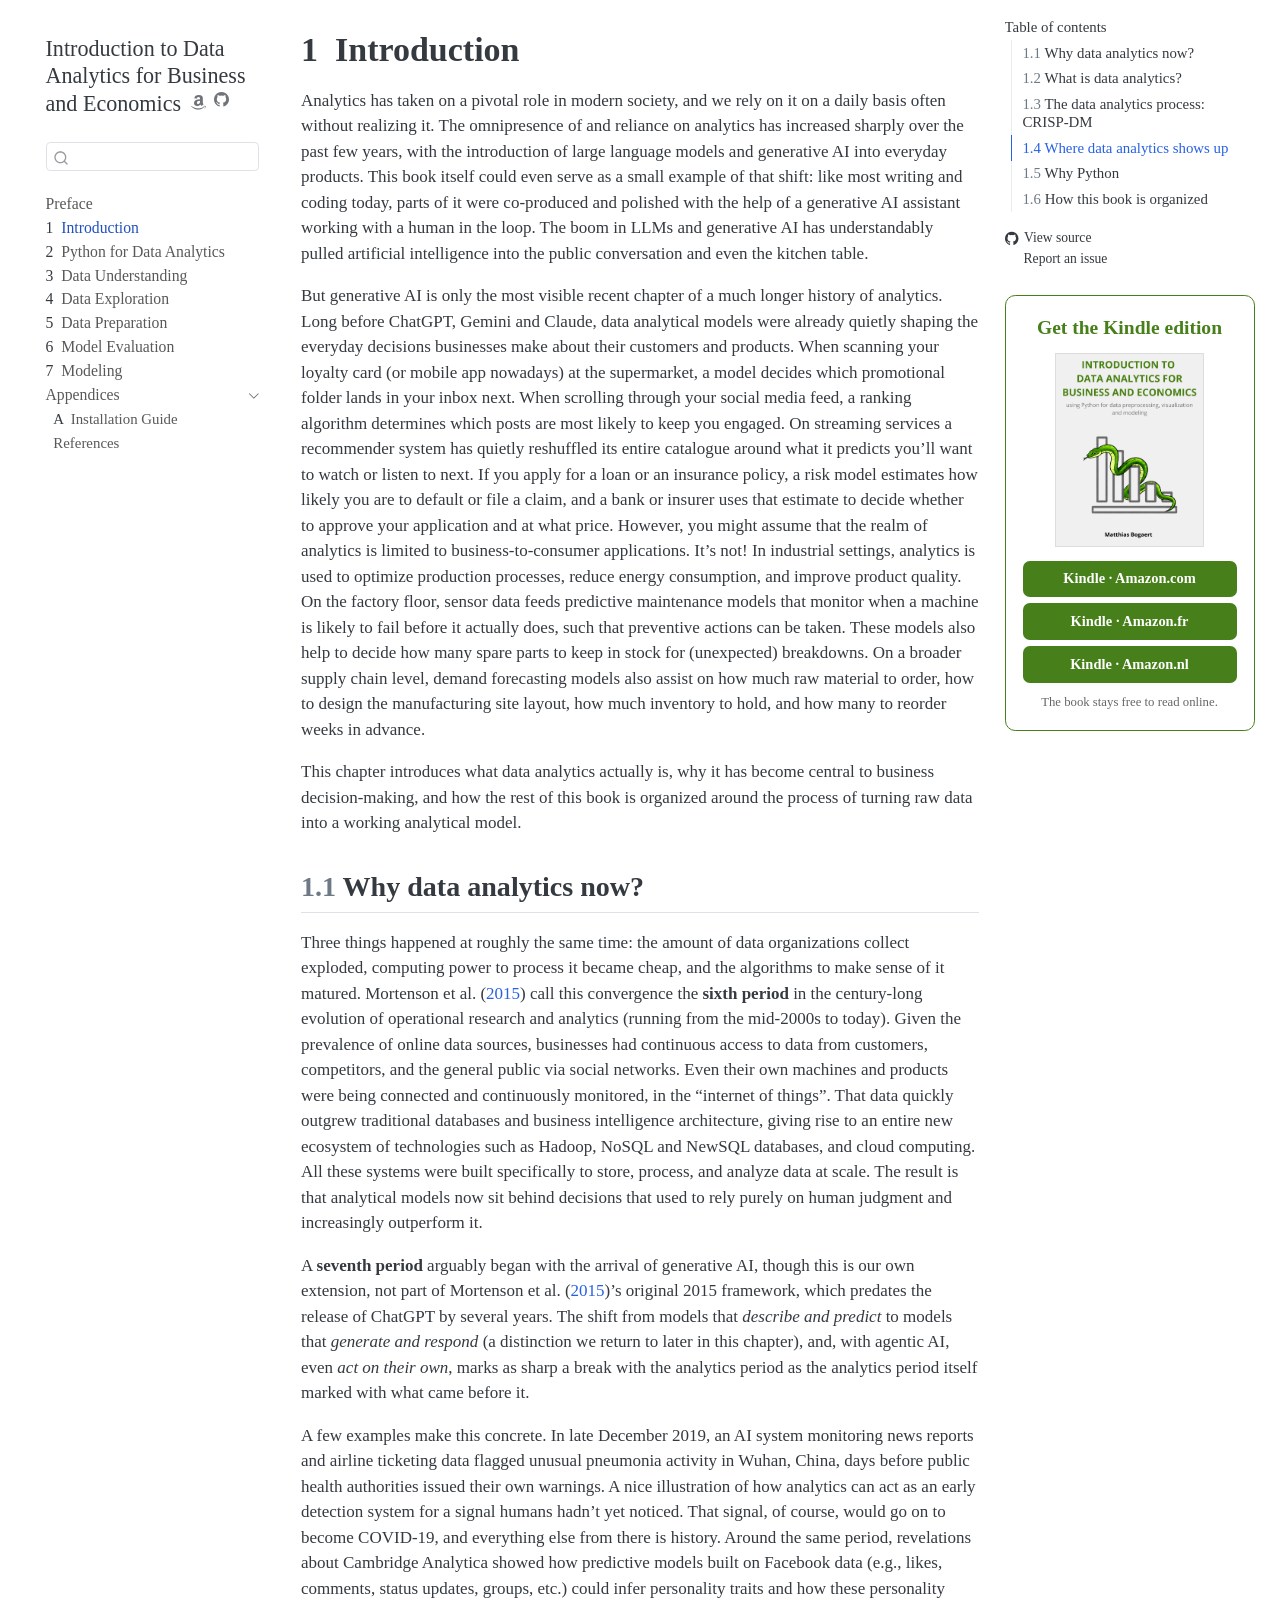
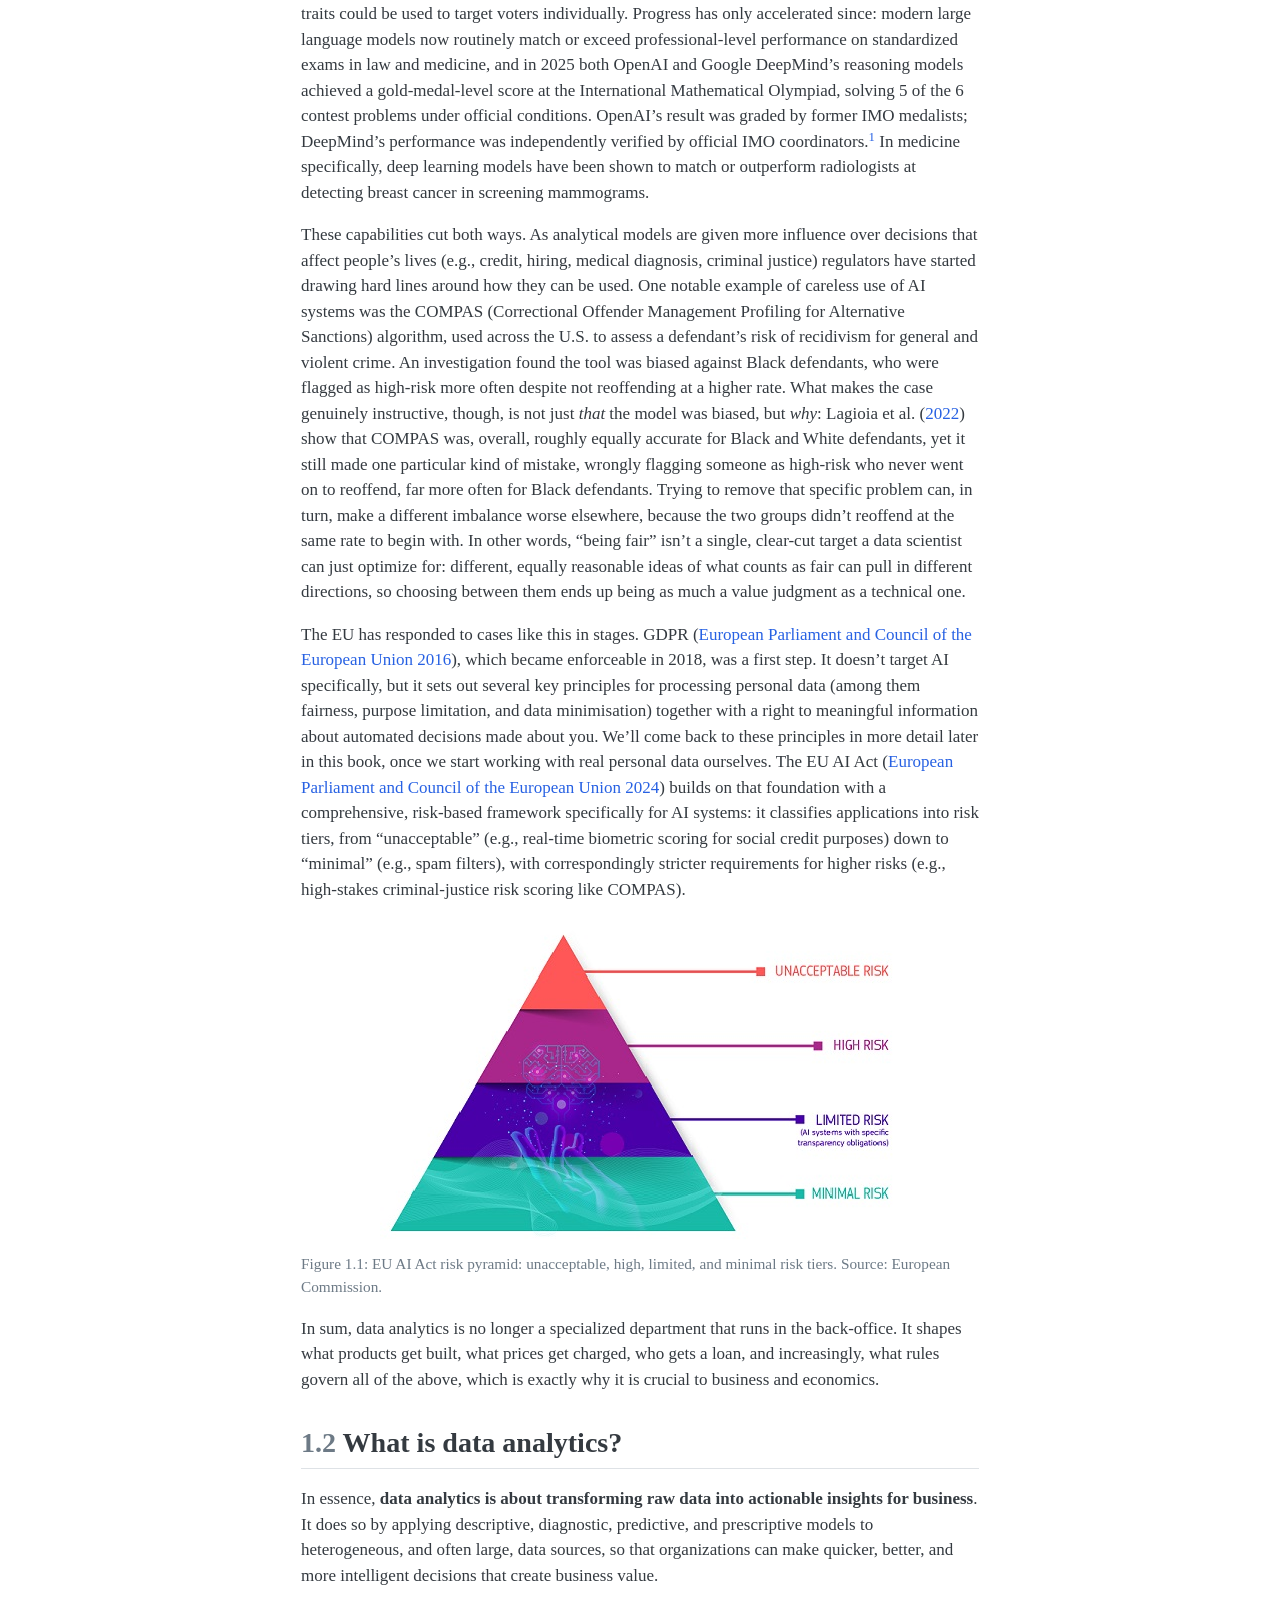
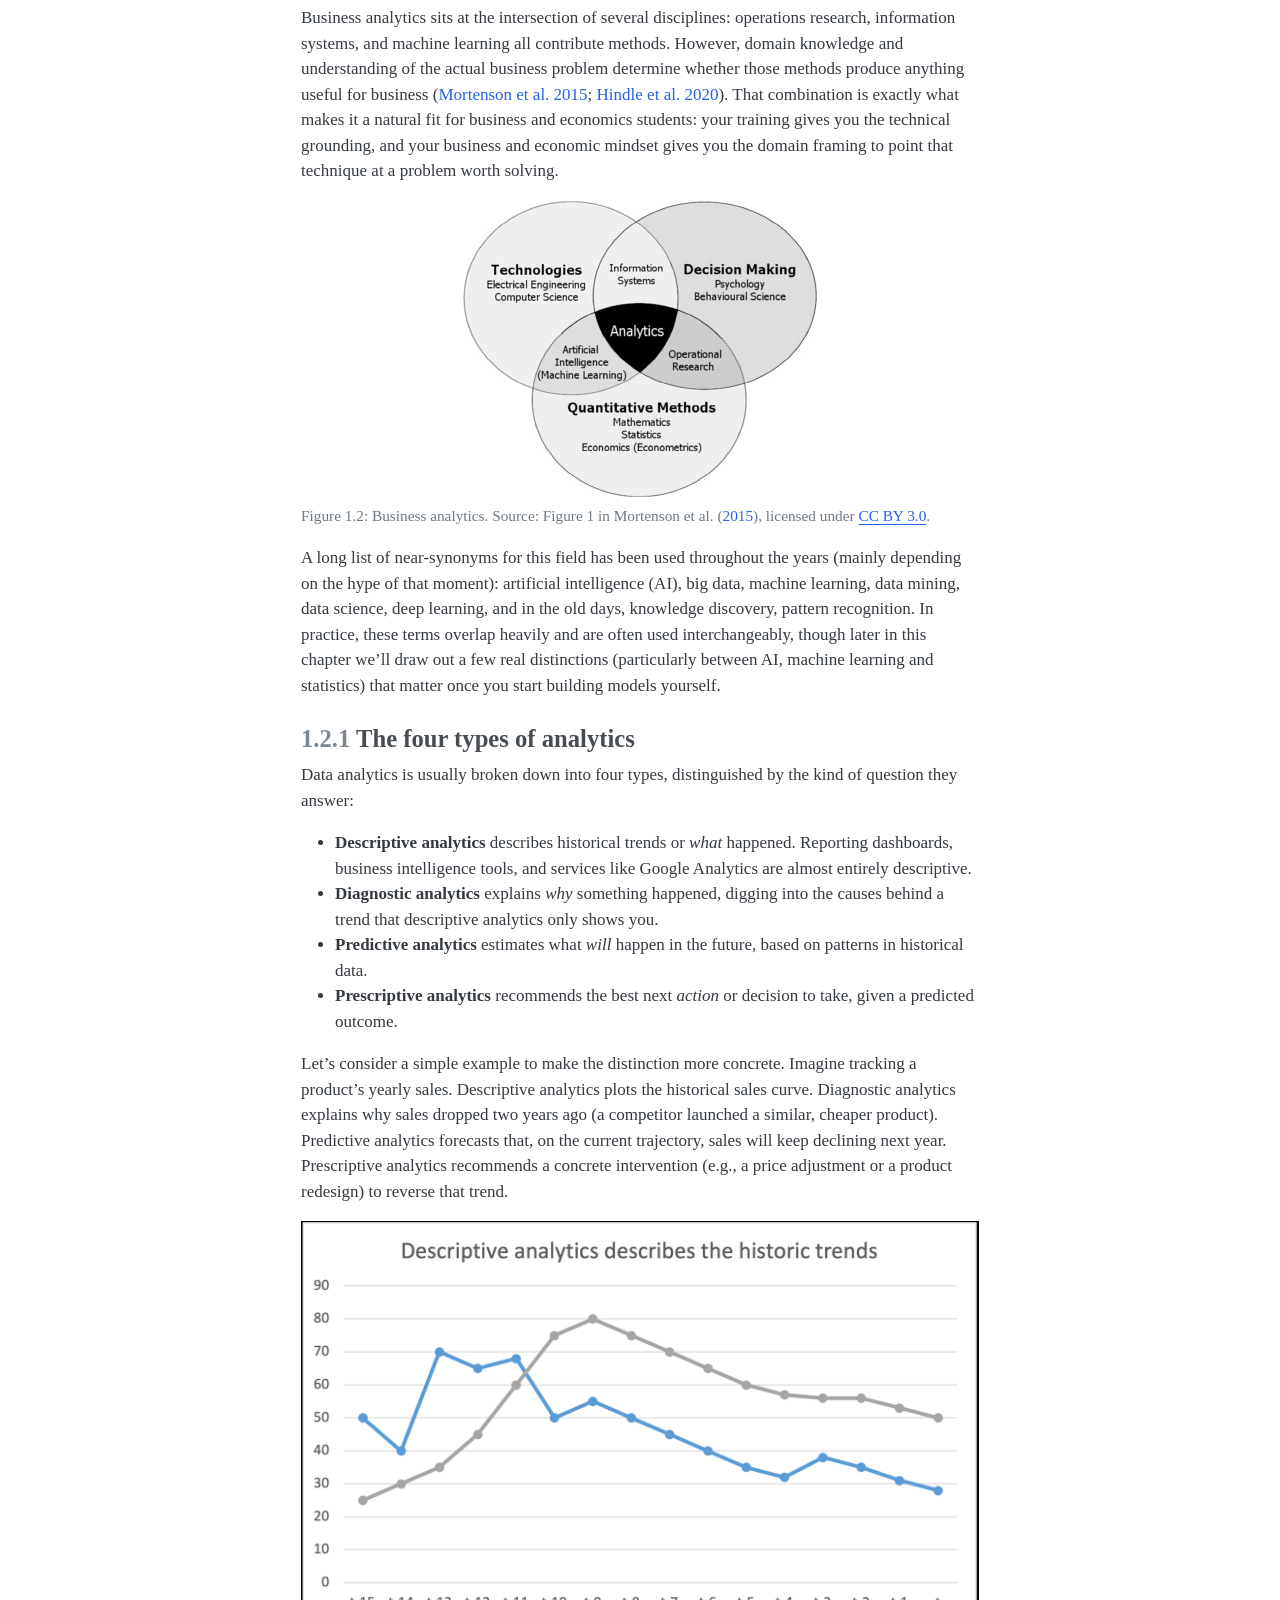
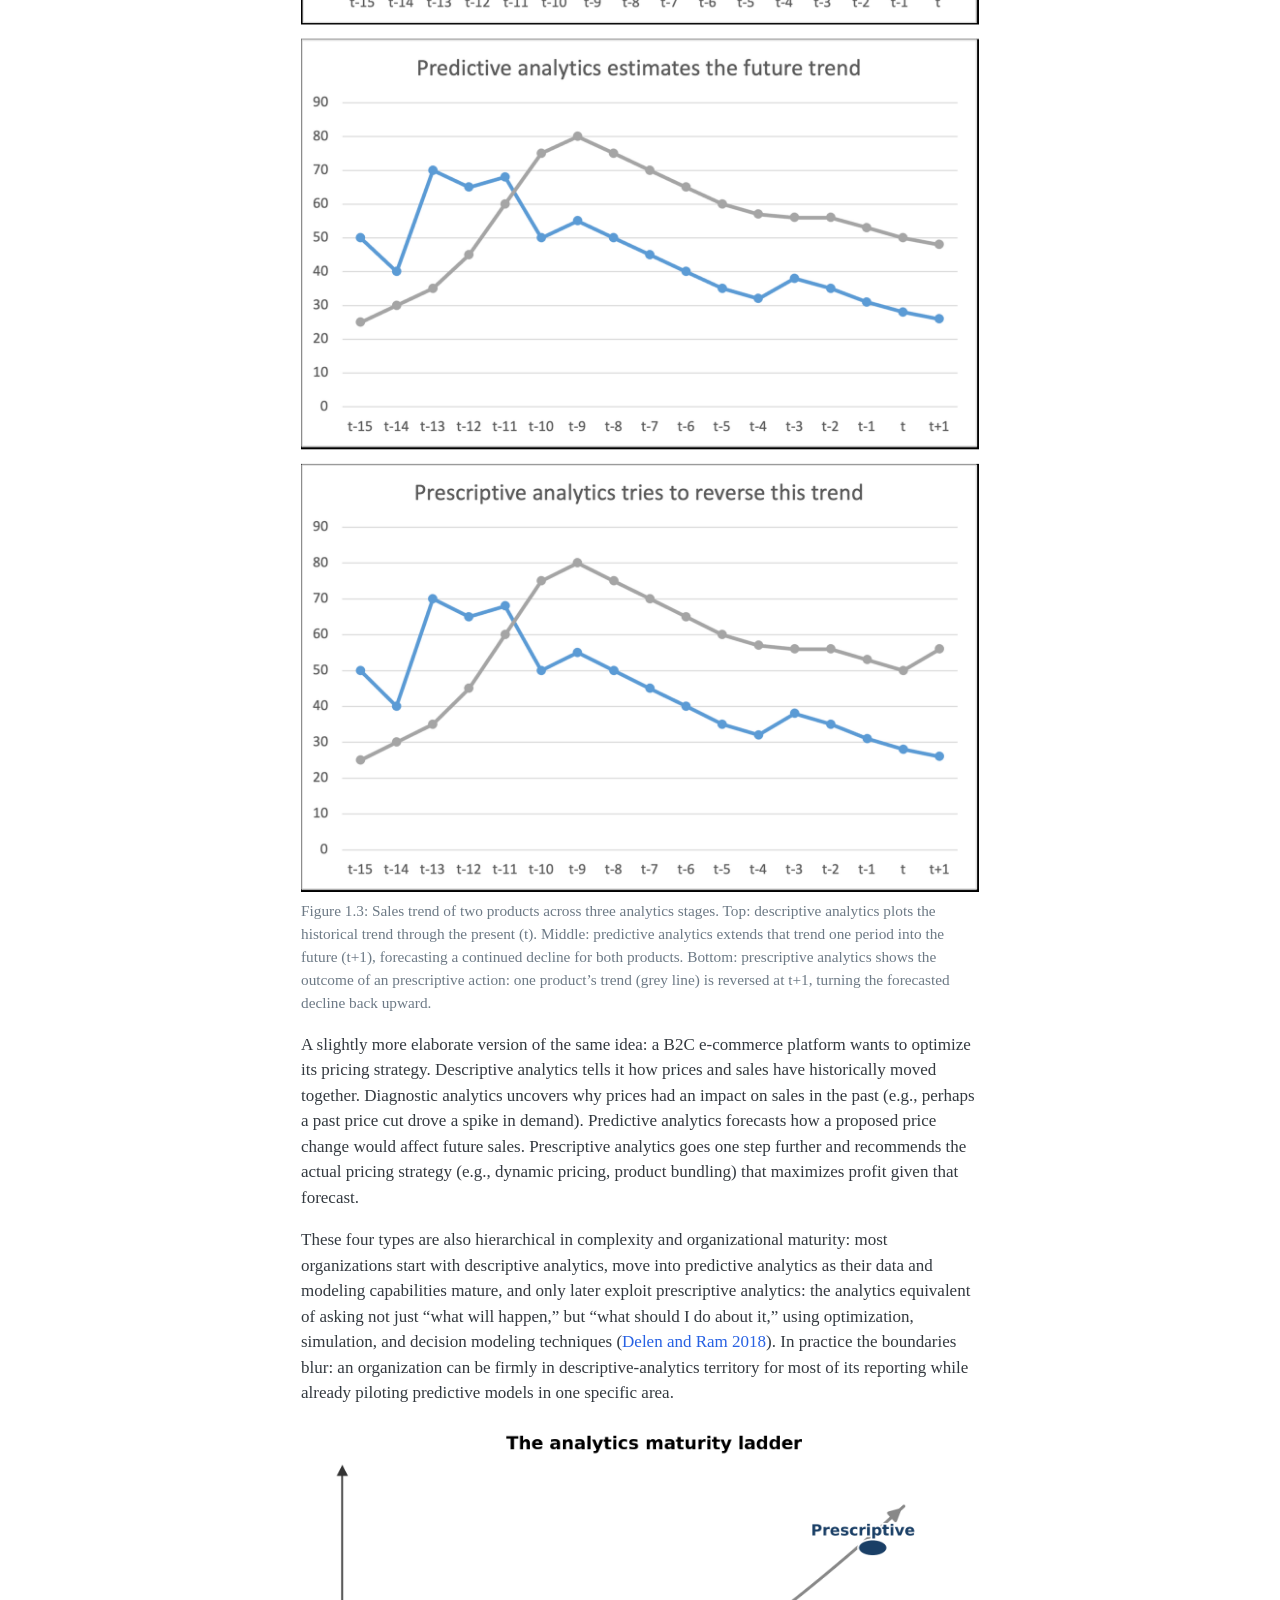
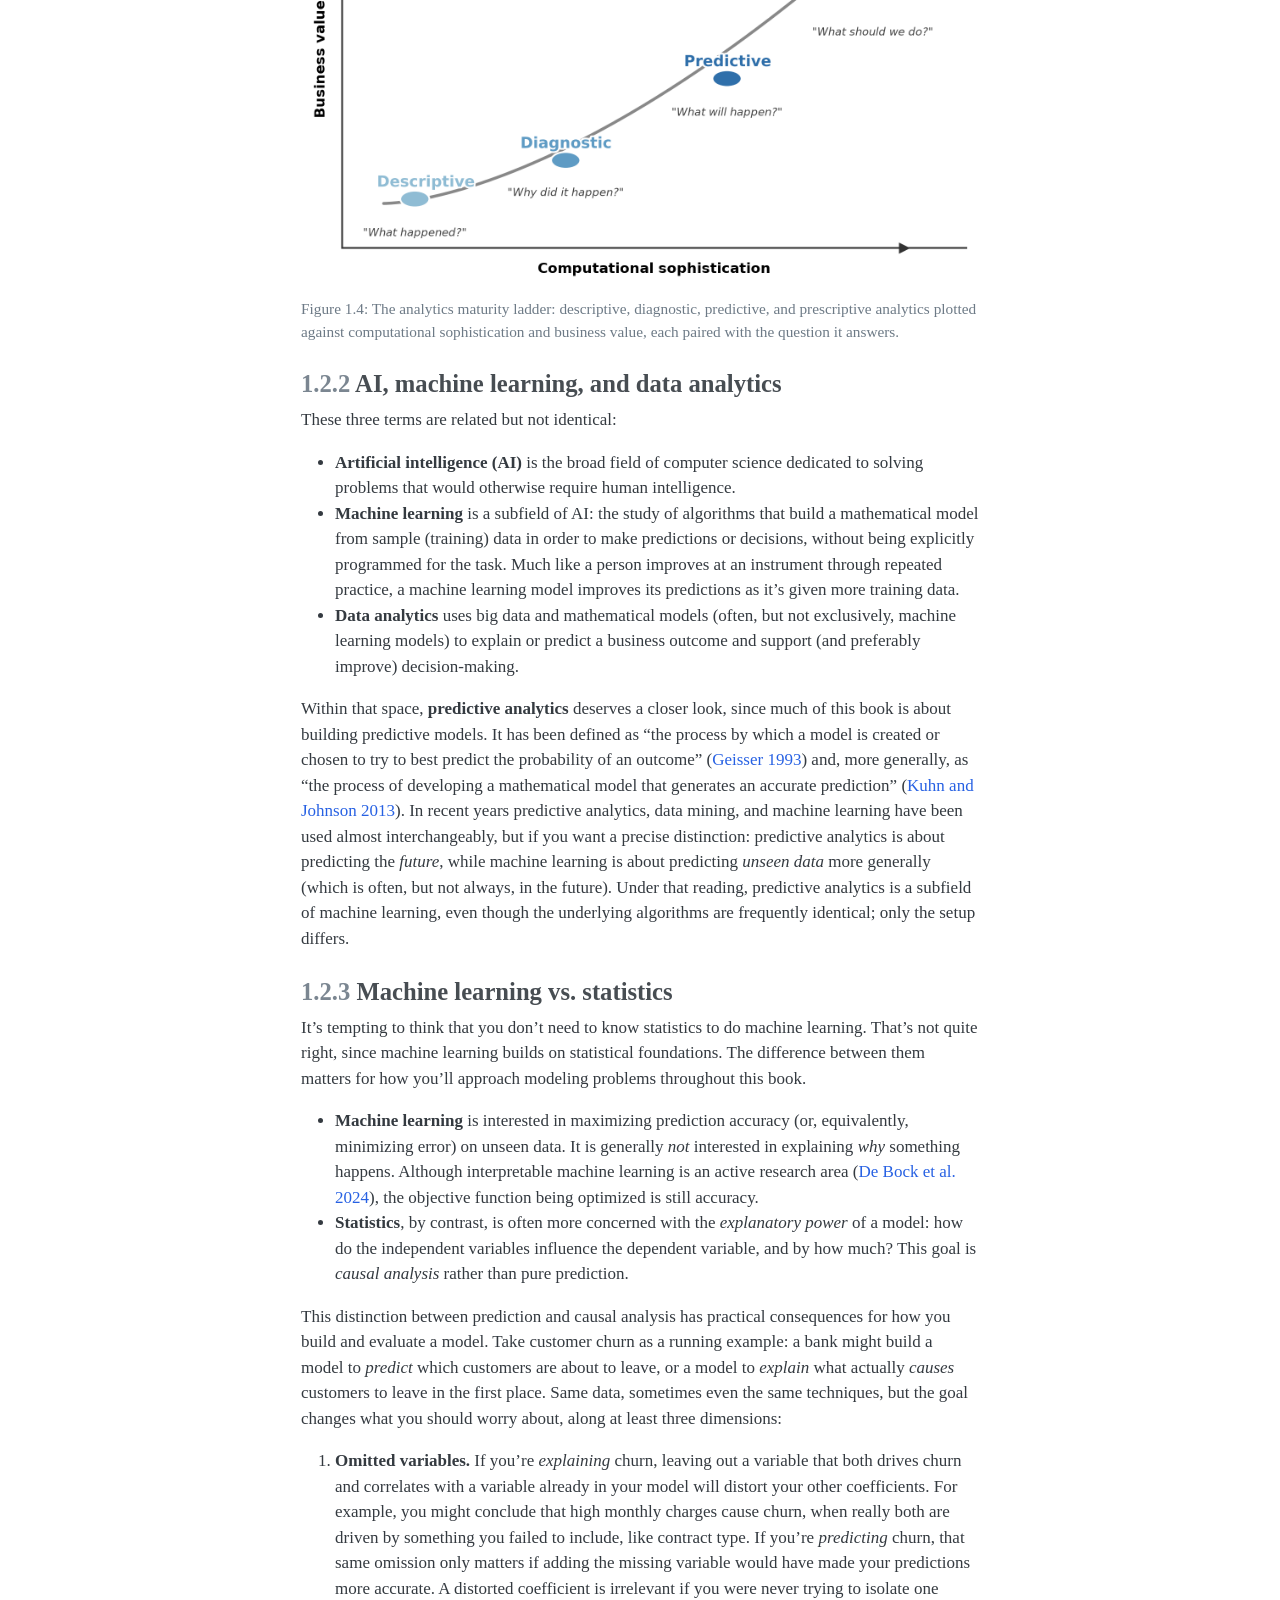
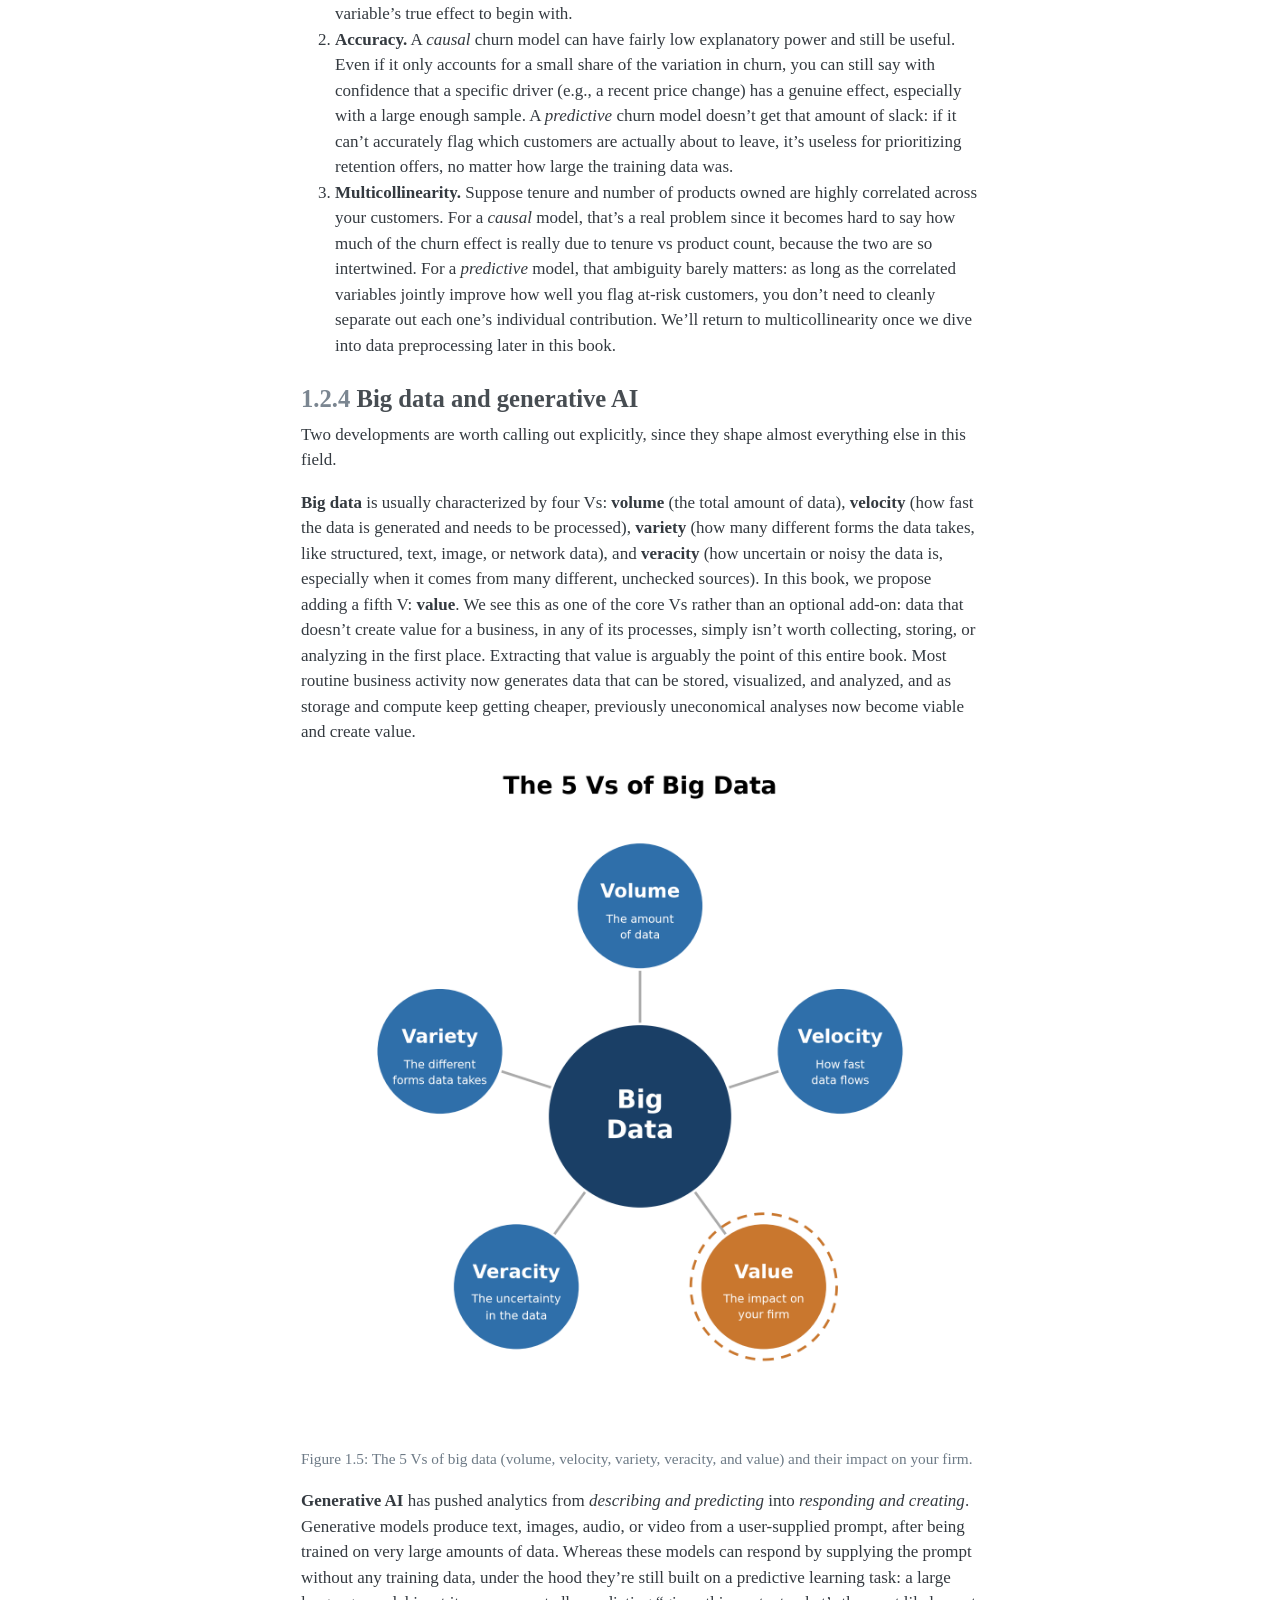
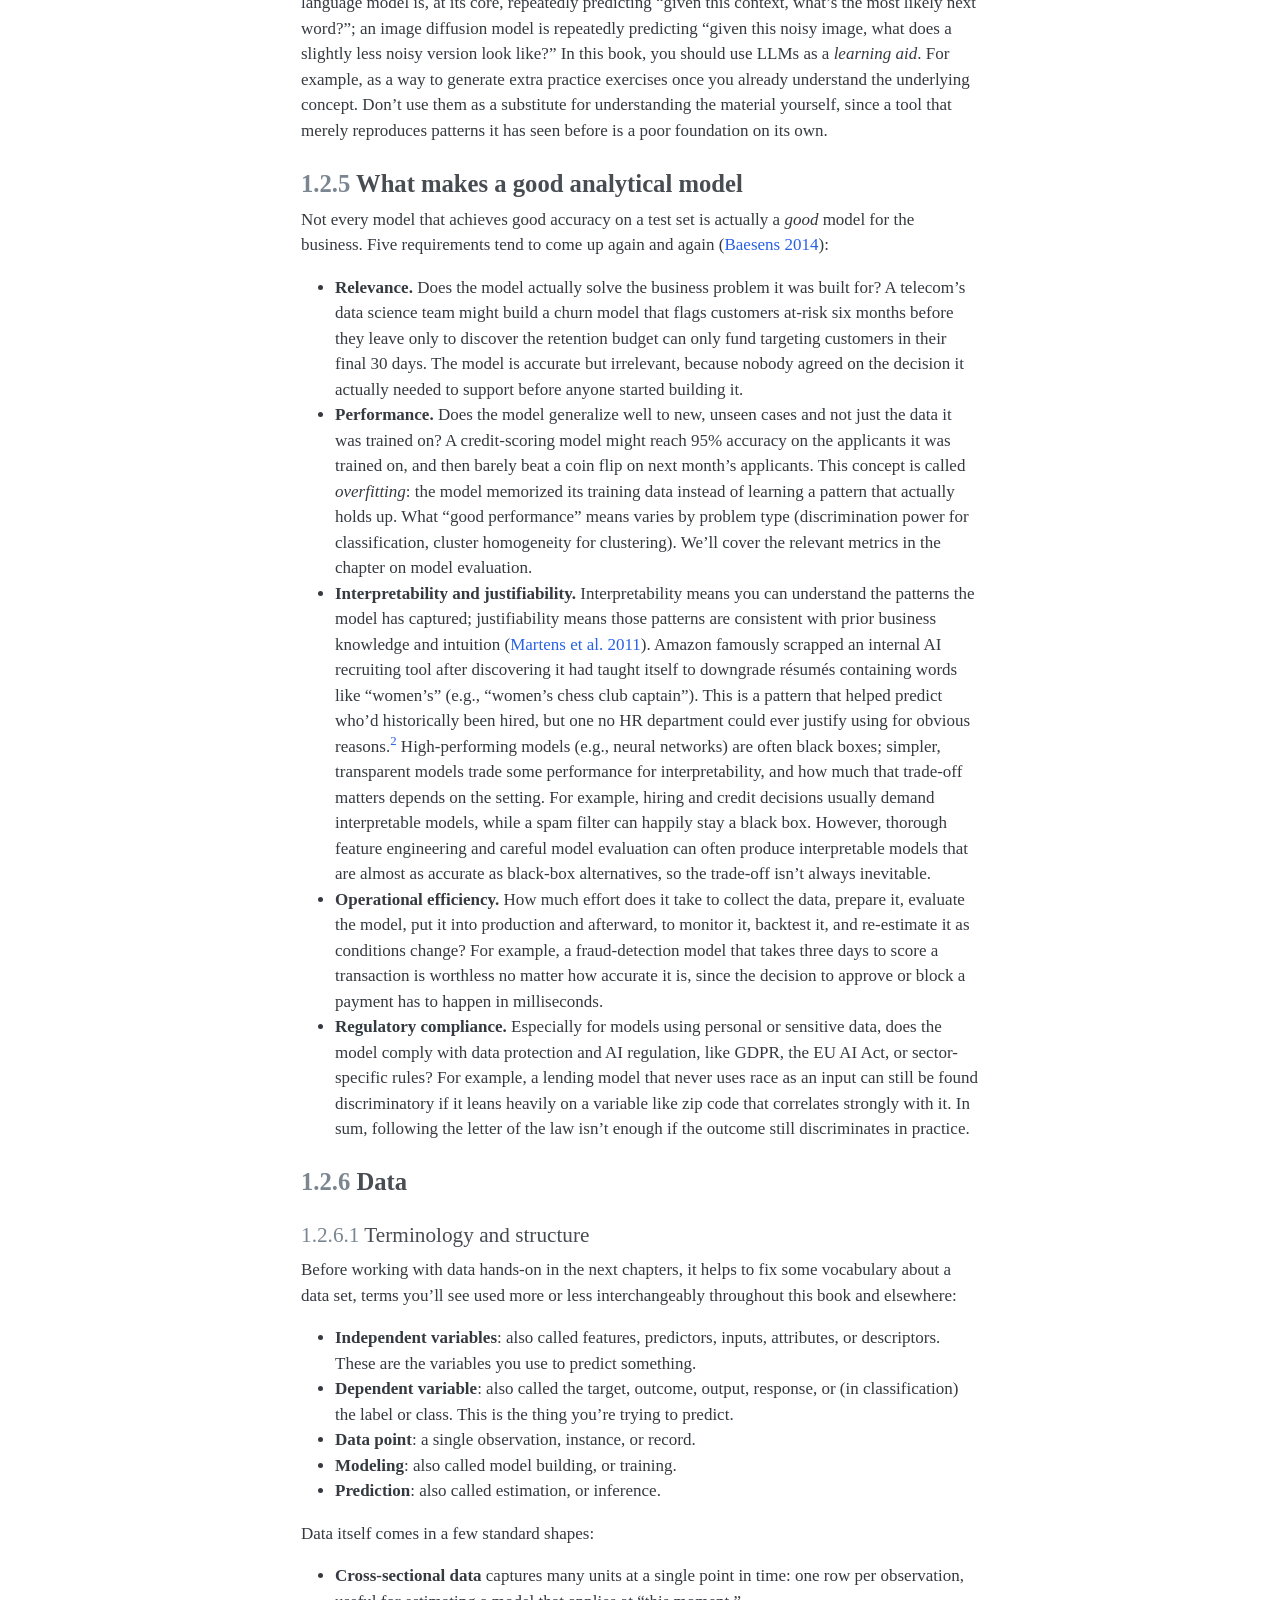
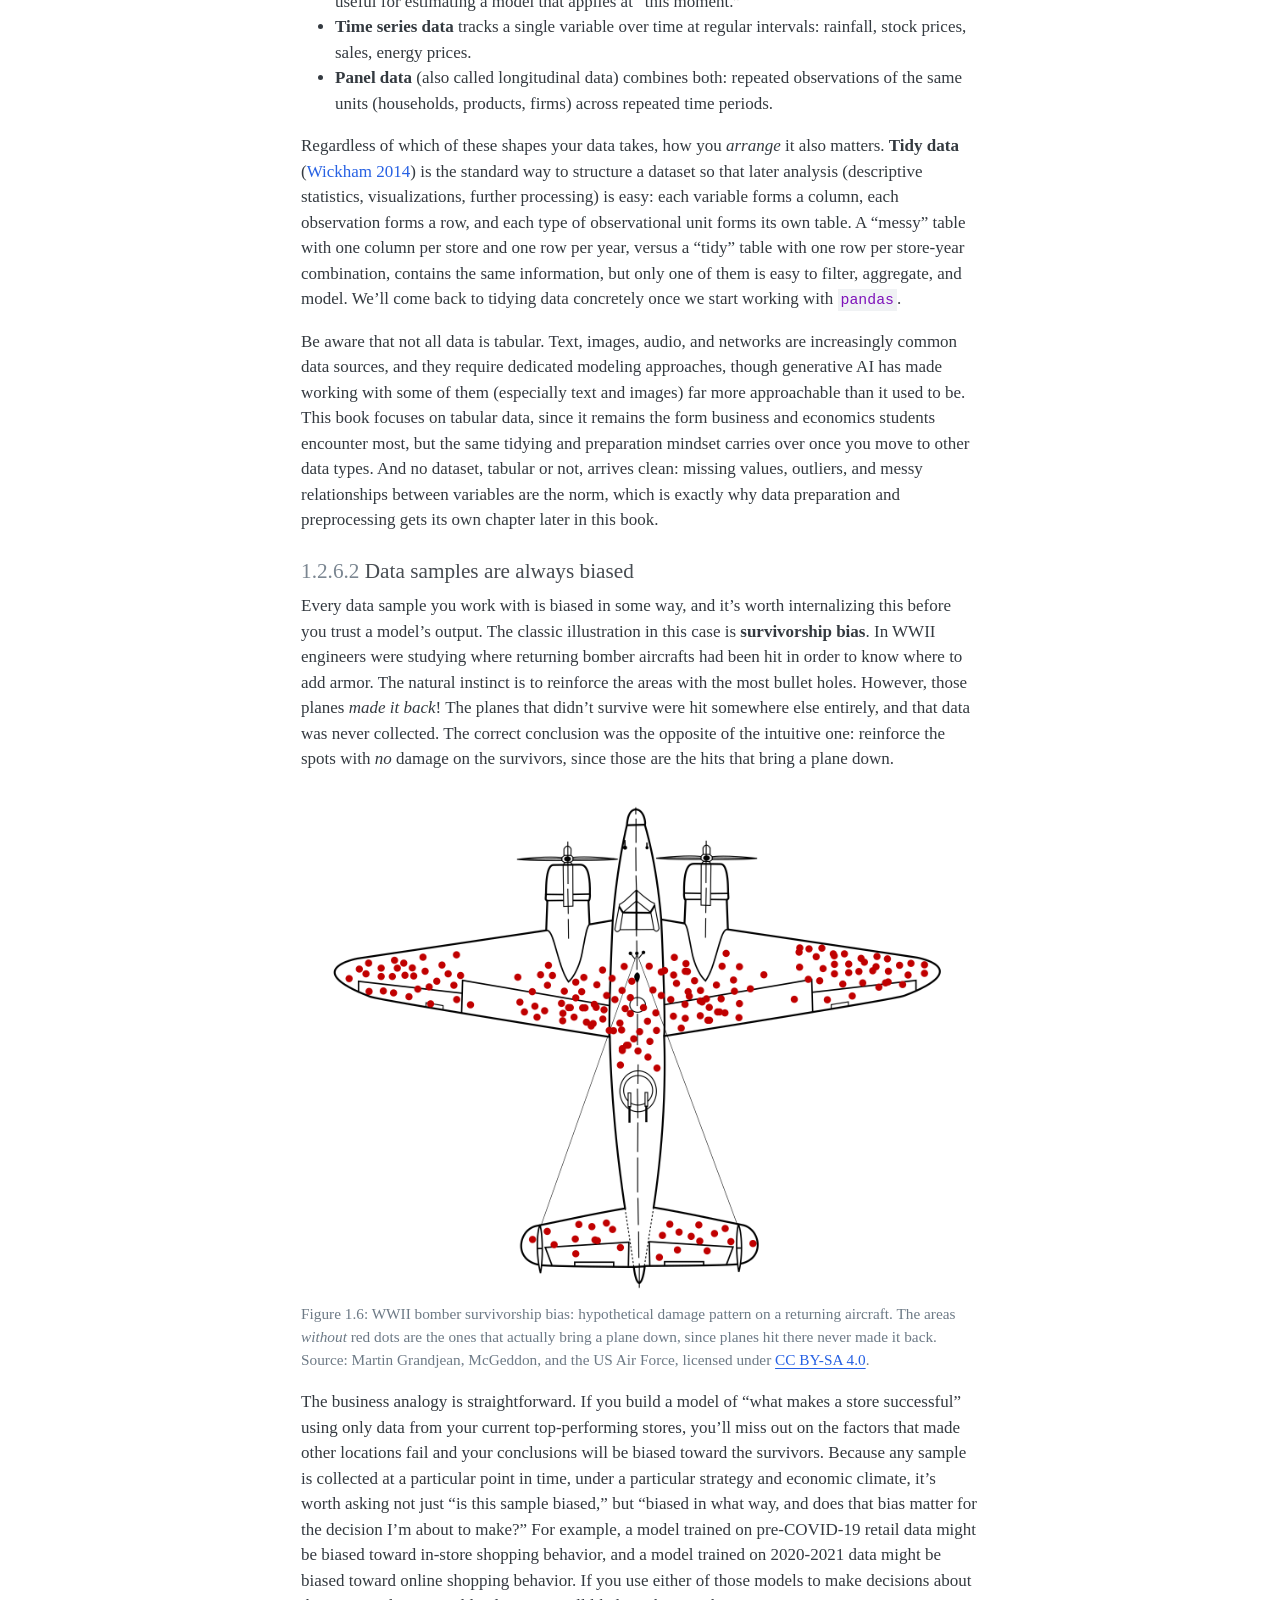
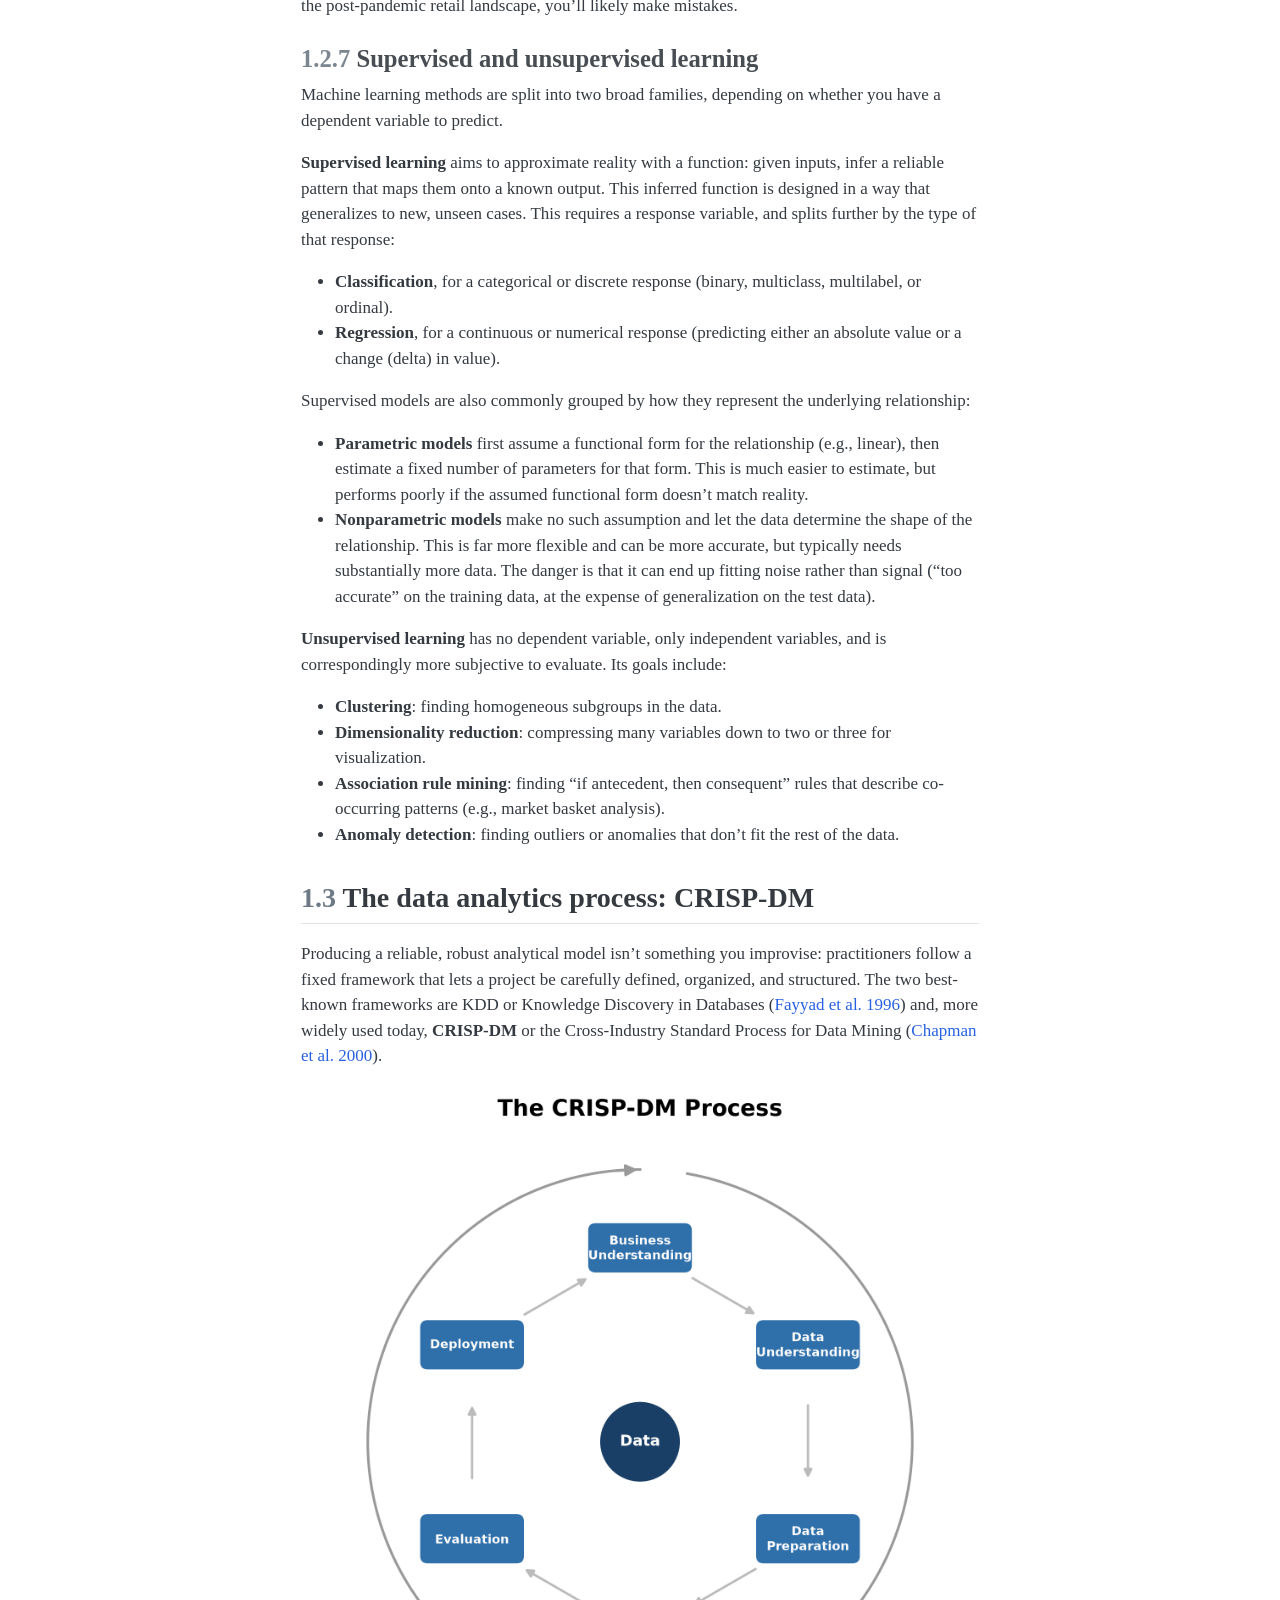
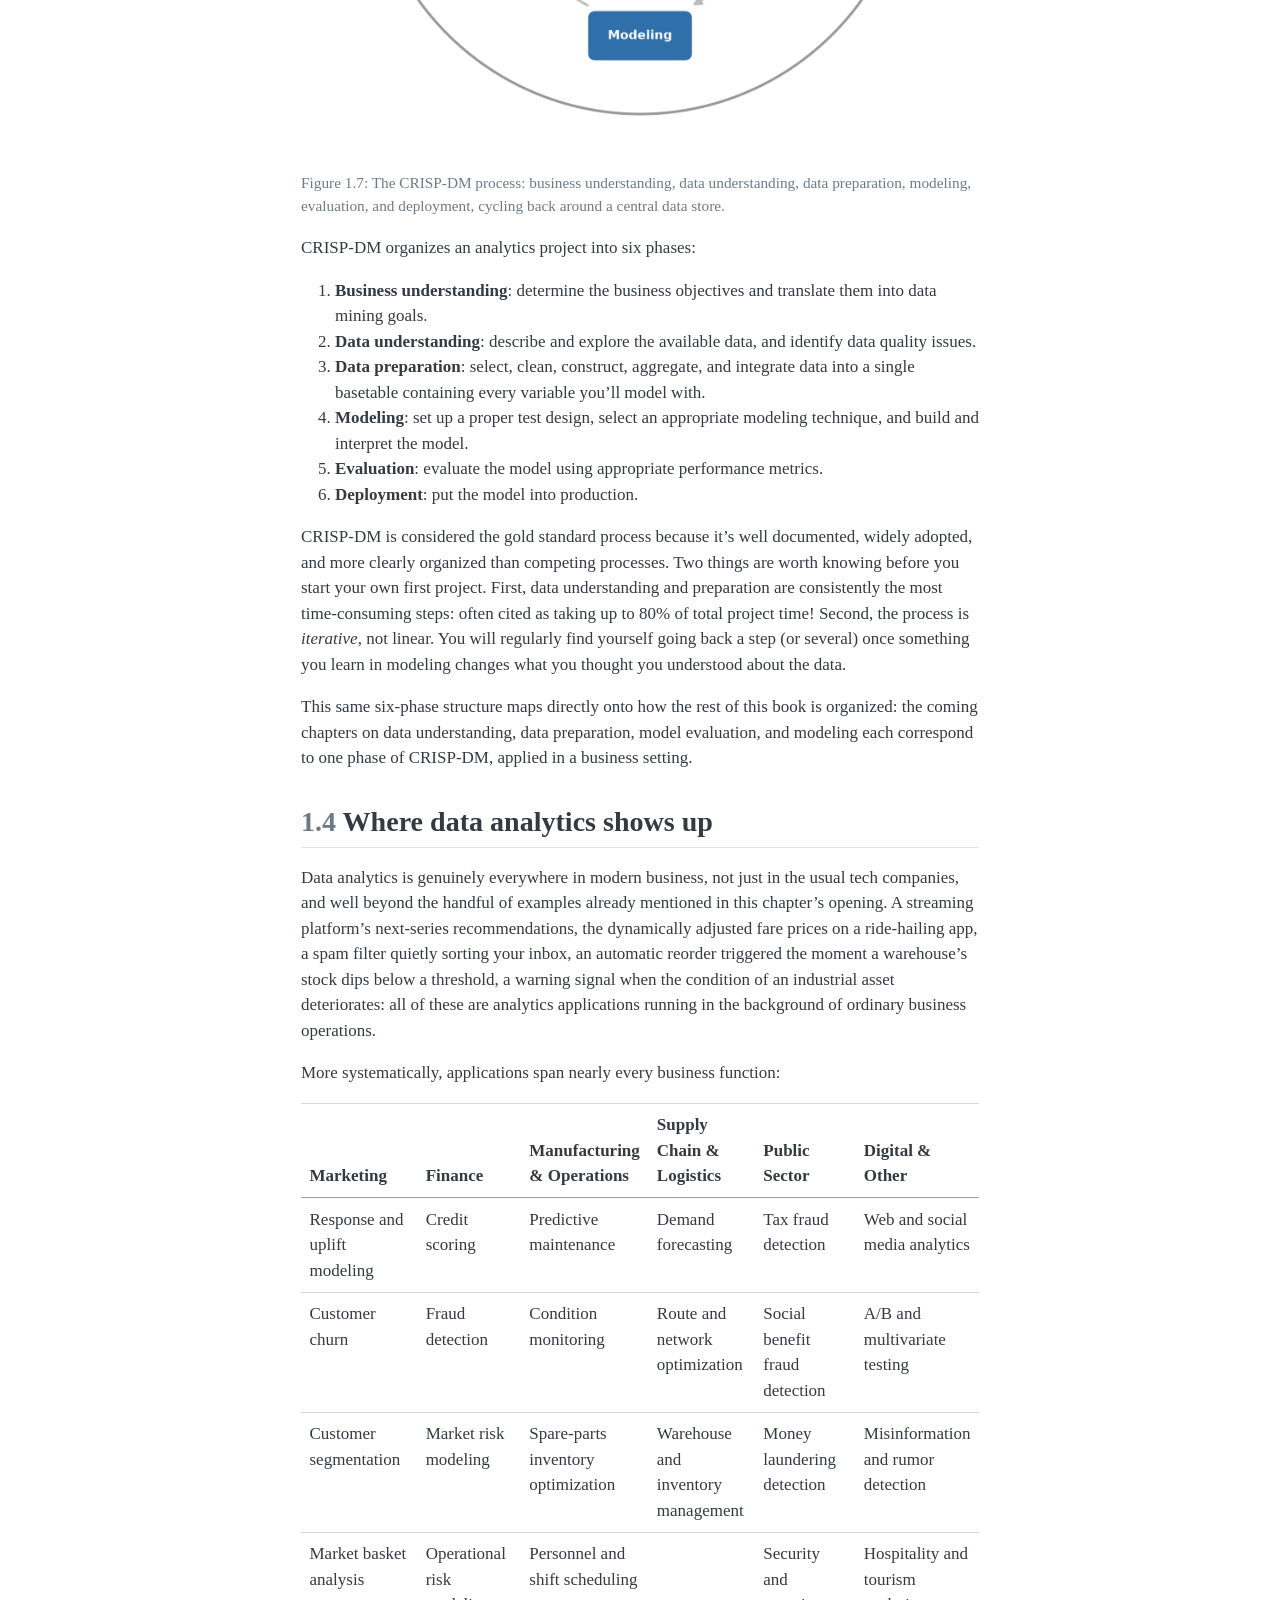
==== commit b2fb3298: "Built site for gh-pages" ====
--- a/chapters/01-intro.html
+++ b/chapters/01-intro.html
@@ -256,12 +256,7 @@
 <div class="buy-box-title">
 <p>Get the Kindle edition</p>
 </div>
-<div class="quarto-figure quarto-figure-center">
-<figure class="figure">
-<p><a href="https://www.amazon.com/dp/B0HMBLLJBD"><img src="https://matthbogaert.github.io/IDAFBE-book/images/cover-kdp.png" class="img-fluid figure-img"></a></p>
-<figcaption>Cover of Introduction to Data Analytics for Business and Economics</figcaption>
-</figure>
-</div>
+<p><a href="https://www.amazon.com/dp/B0HMBLLJBD"><img src="https://matthbogaert.github.io/IDAFBE-book/images/cover-kdp.png" class="img-fluid" alt="Cover of Introduction to Data Analytics for Business and Economics"></a></p>
 <p><a href="https://www.amazon.com/dp/B0HMBLLJBD" class="buy-btn">Kindle · Amazon.com</a></p>
 <p><a href="https://www.amazon.fr/dp/B0HMBLLJBD" class="buy-btn">Kindle · Amazon.fr</a></p>
 <p><a href="https://www.amazon.nl/dp/B0HMBLLJBD" class="buy-btn">Kindle · Amazon.nl</a></p>
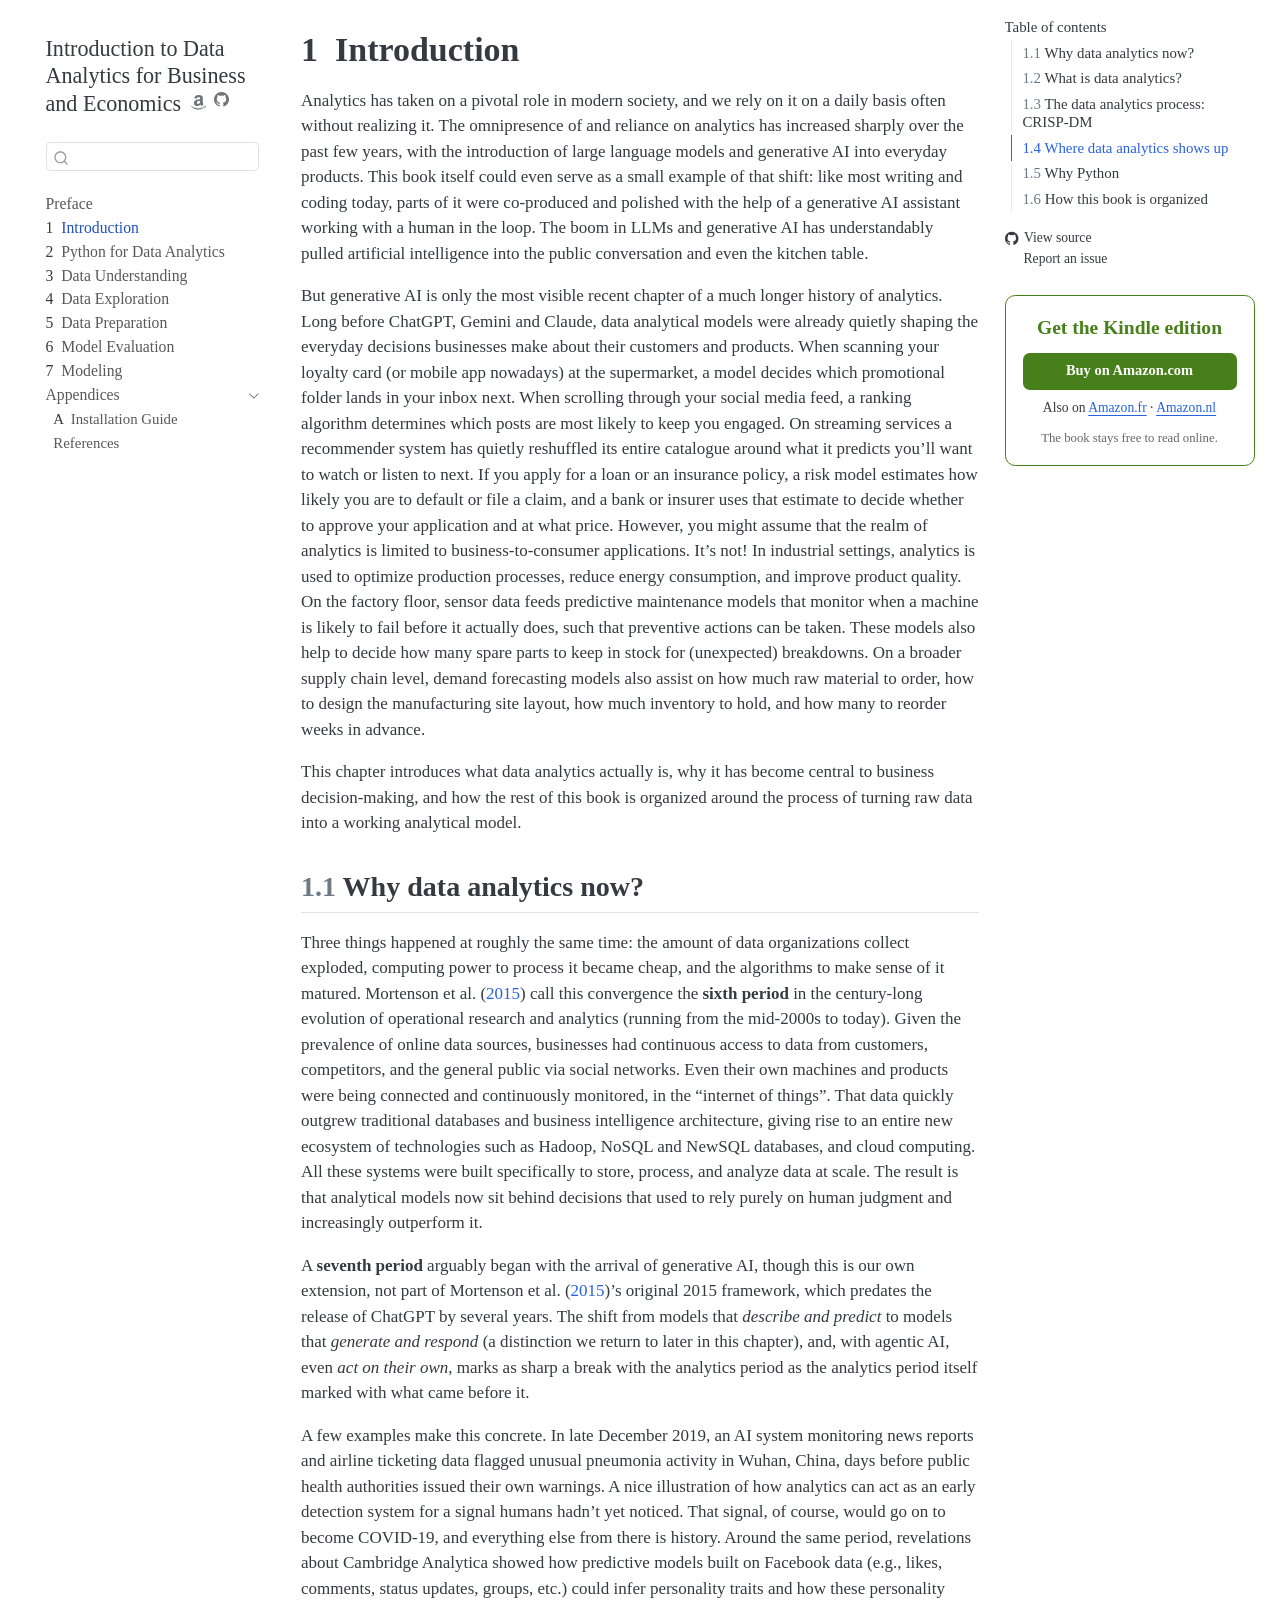
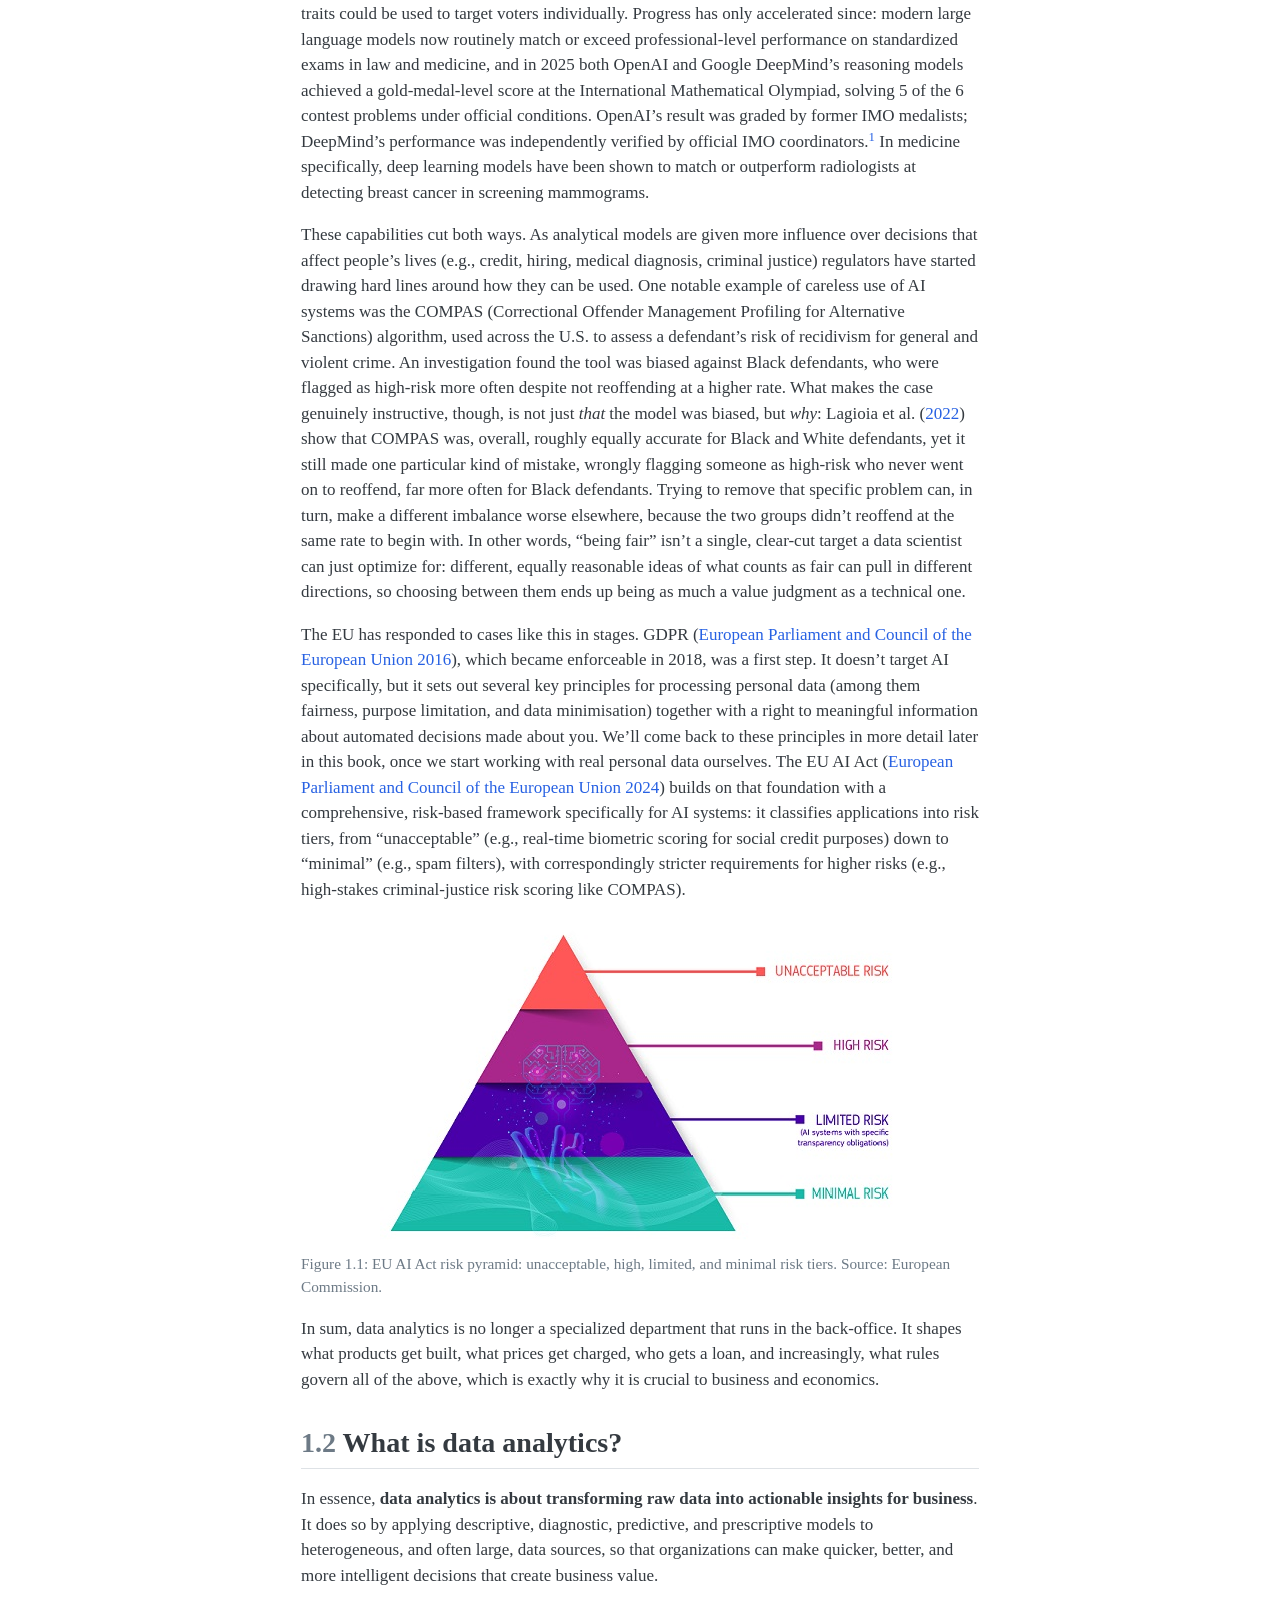
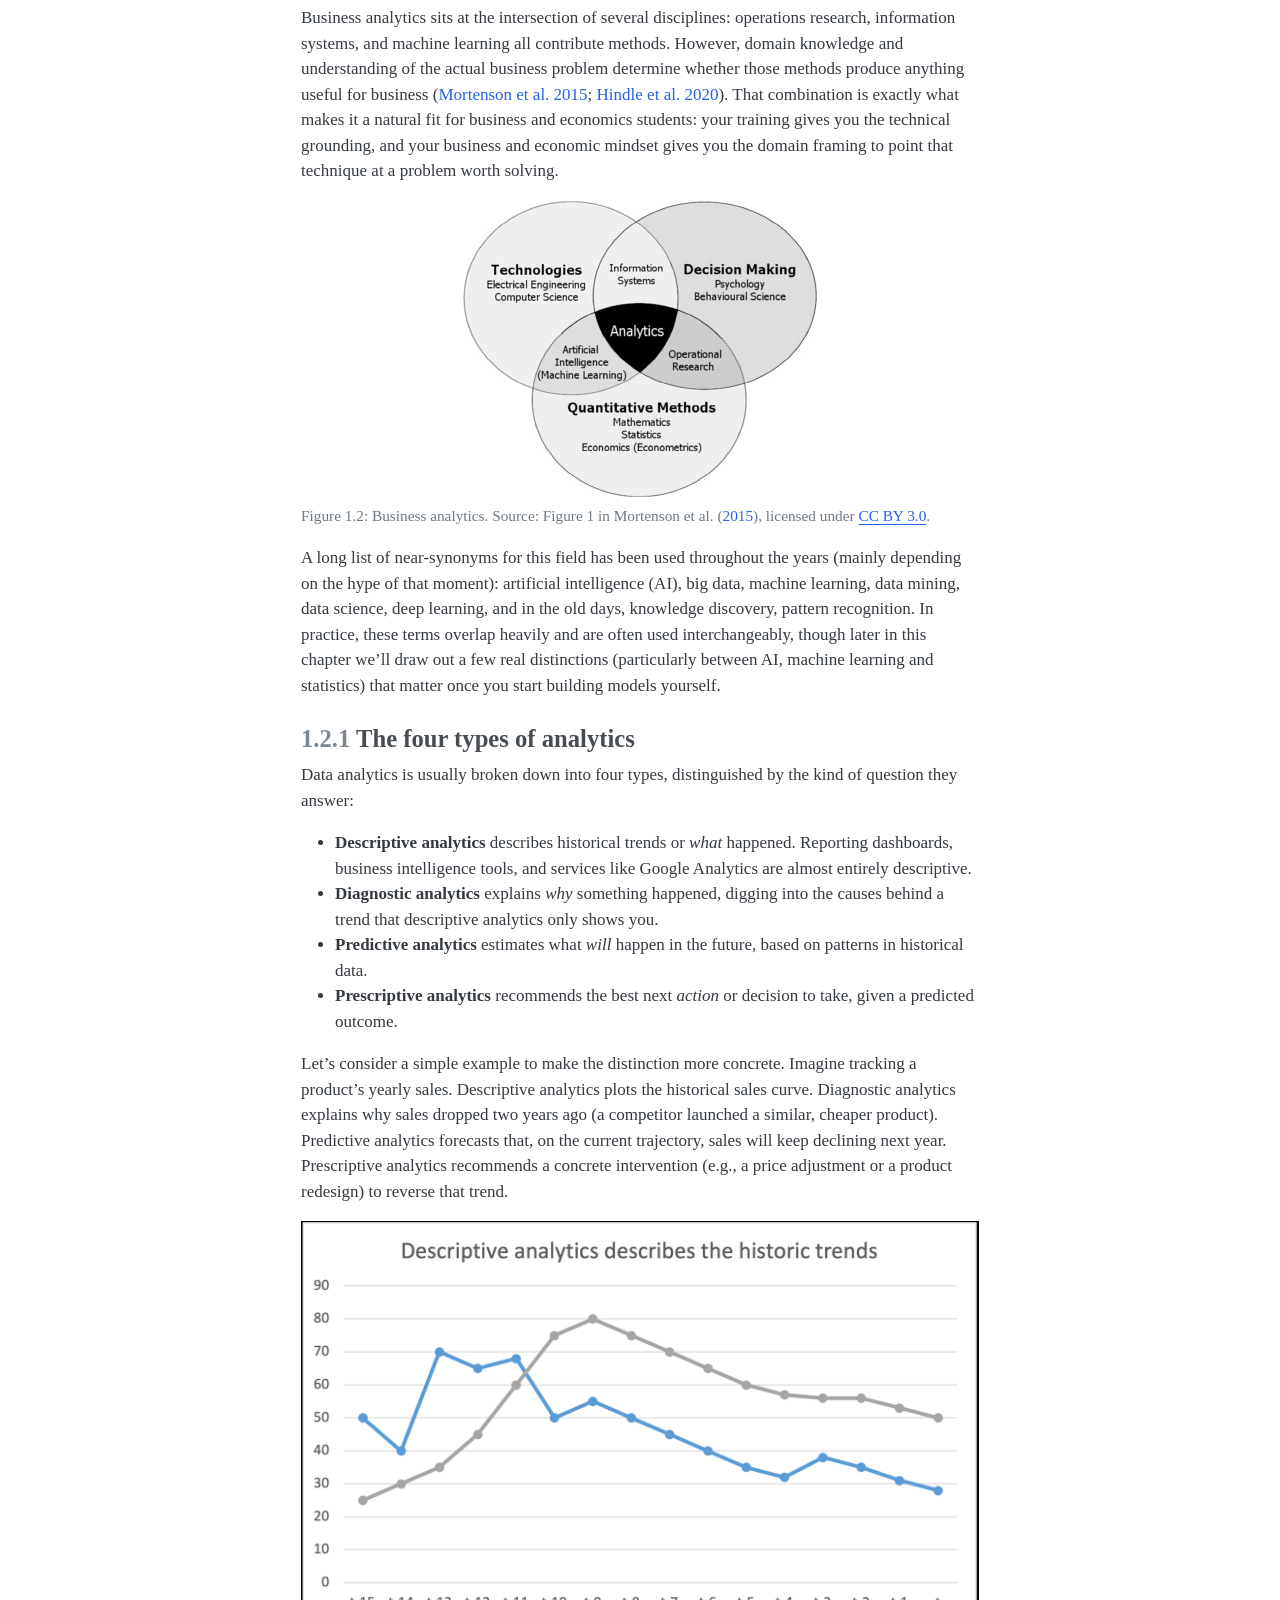
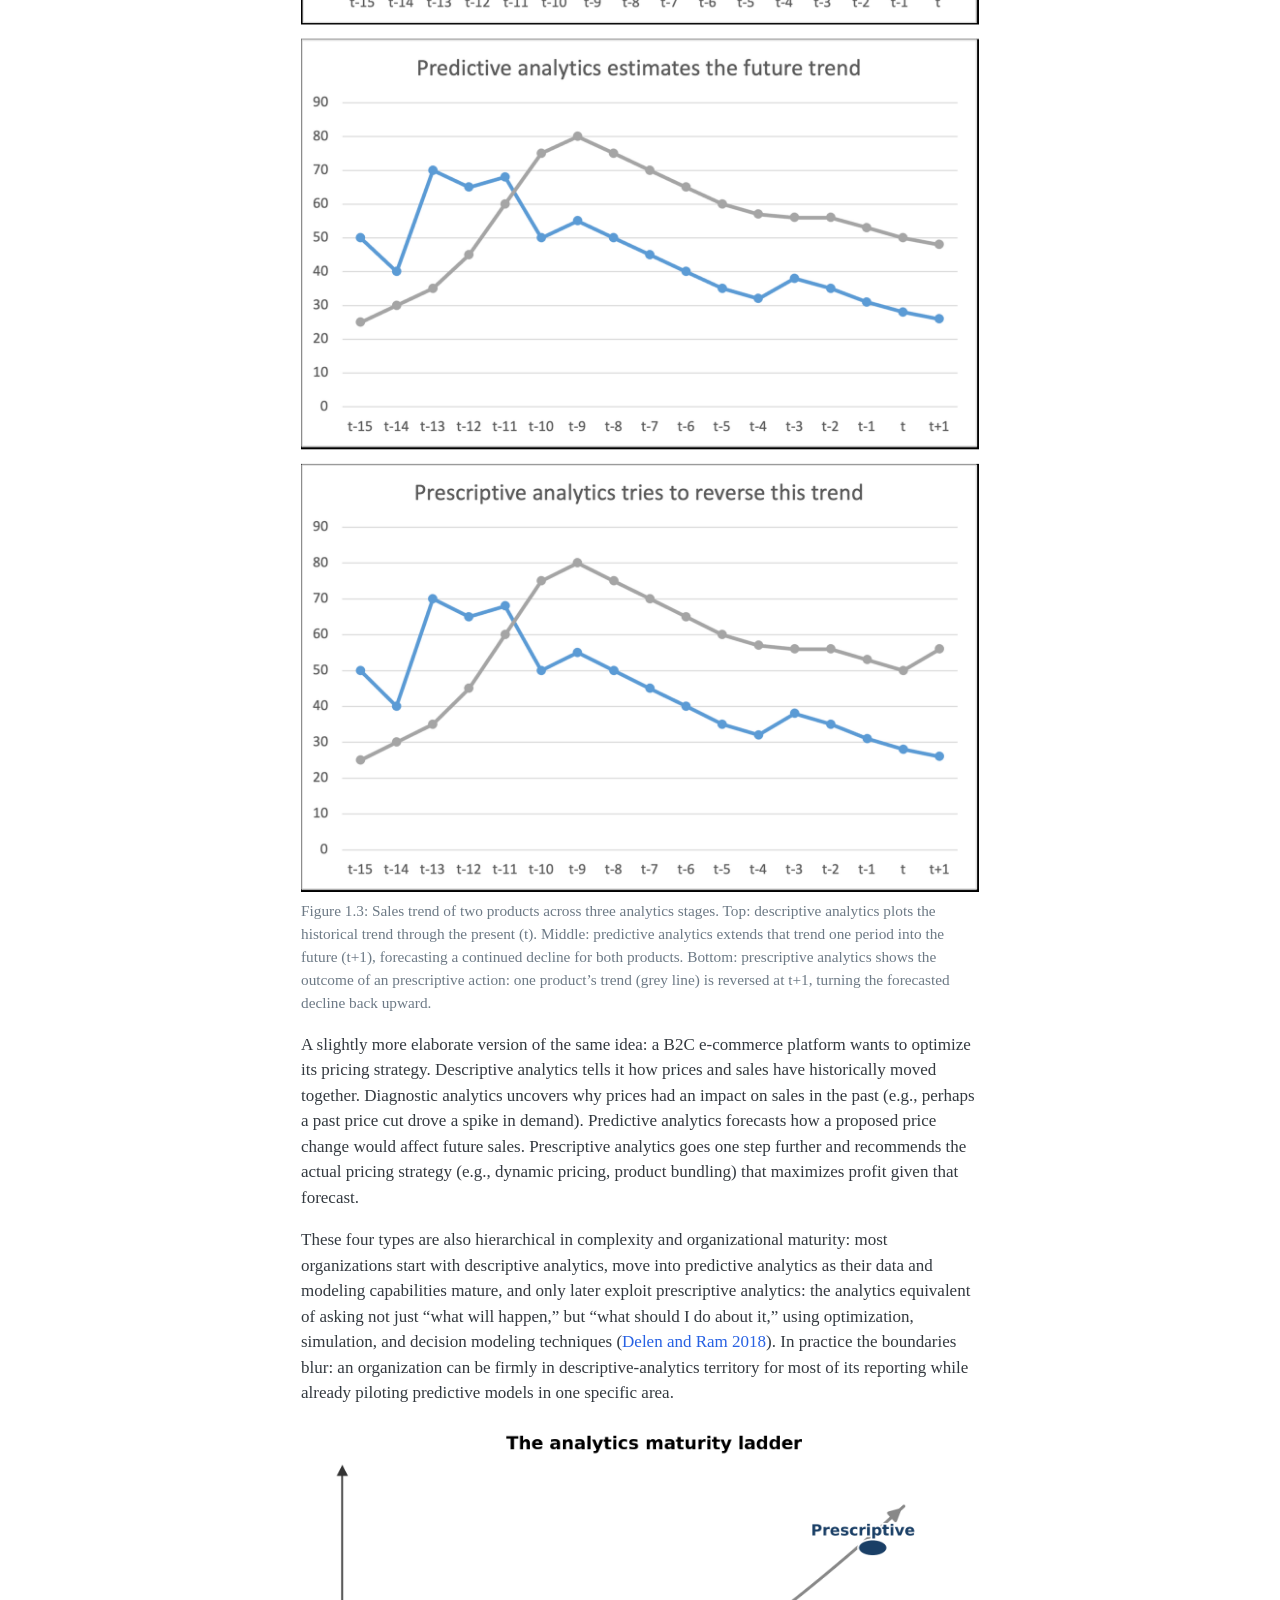
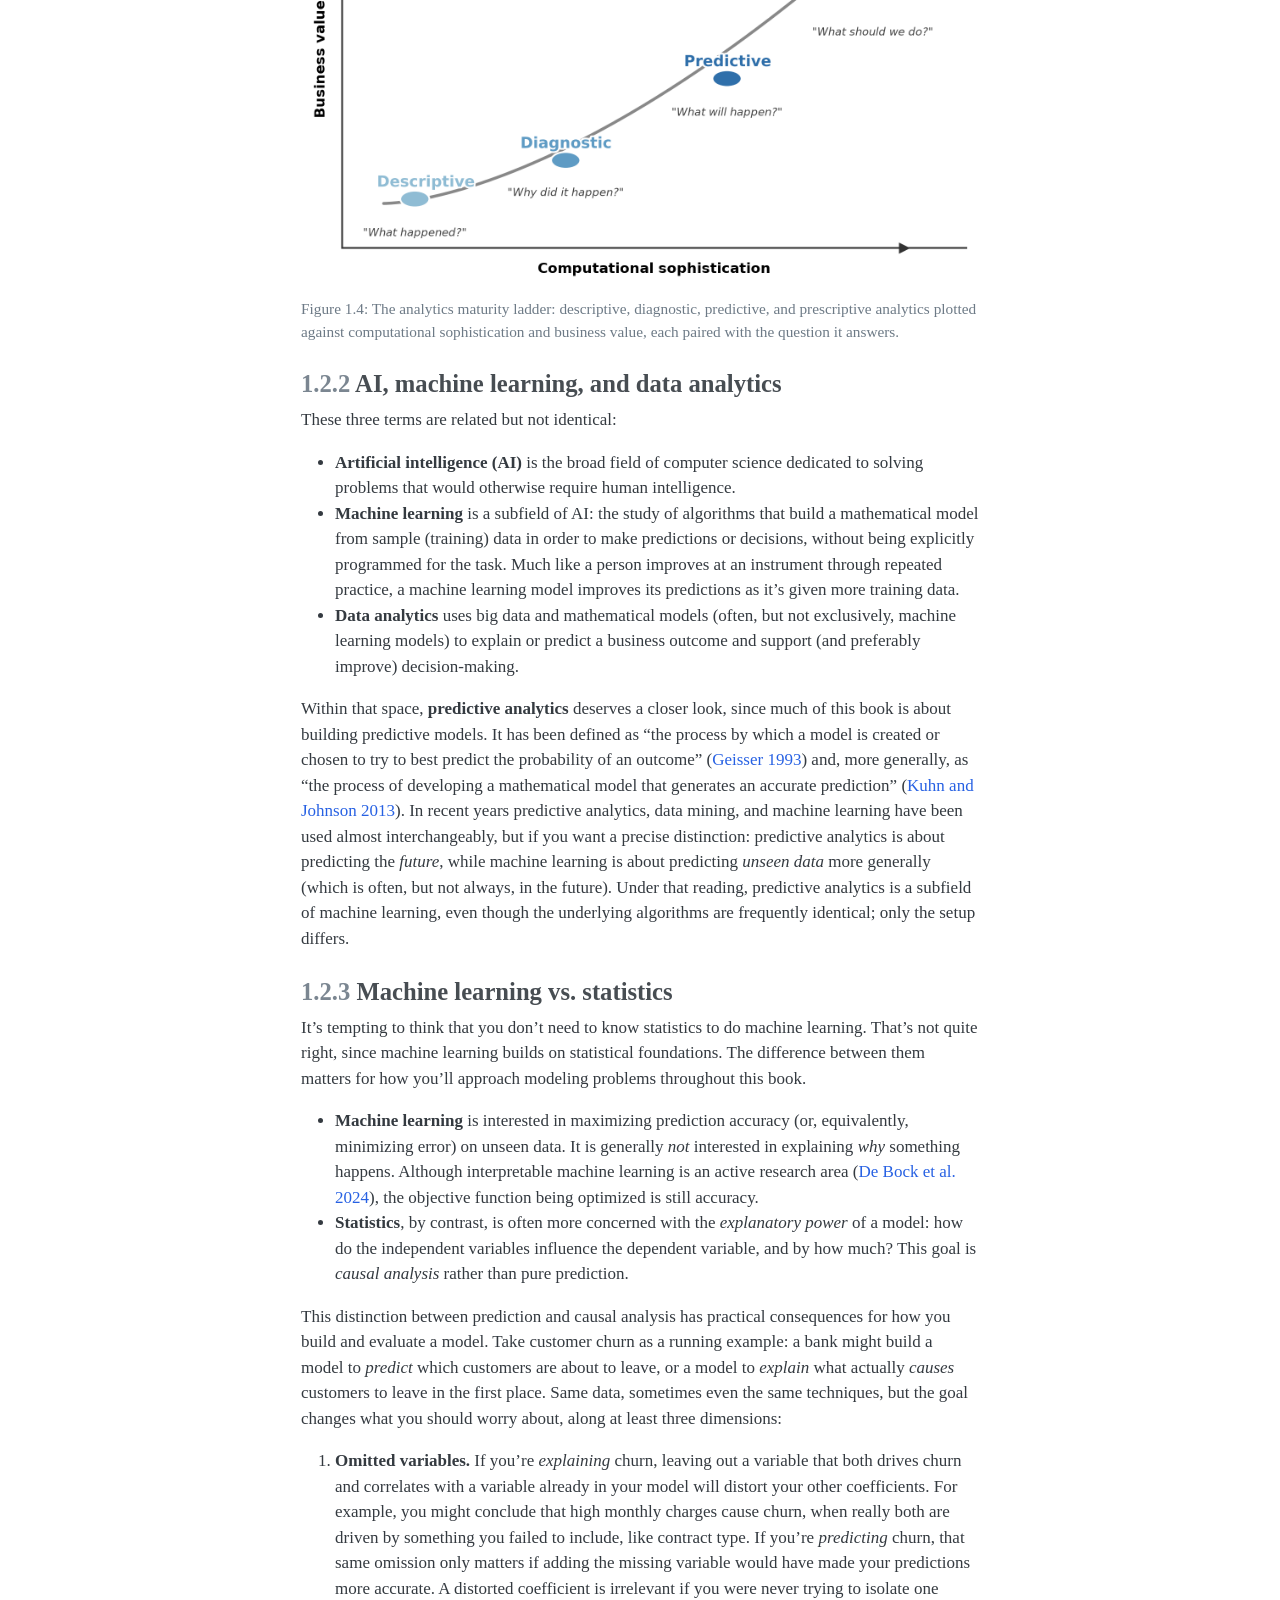
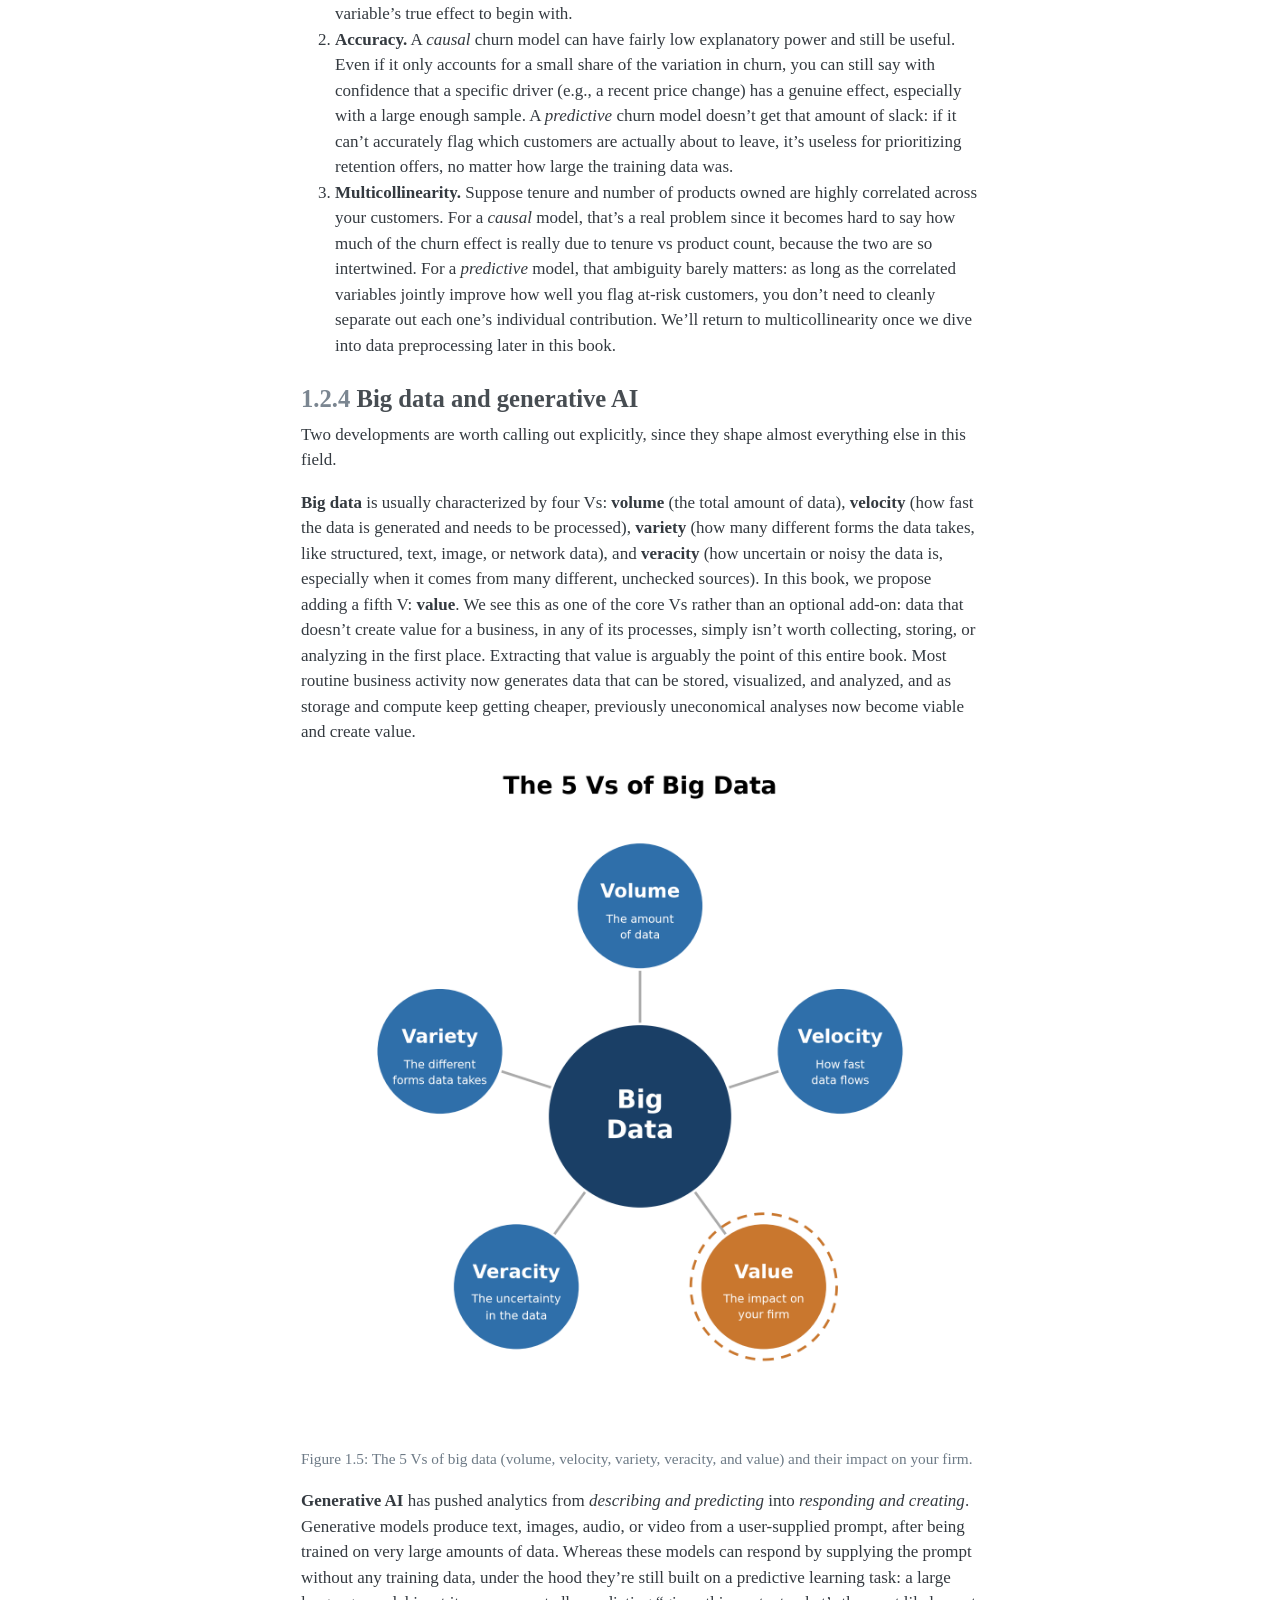
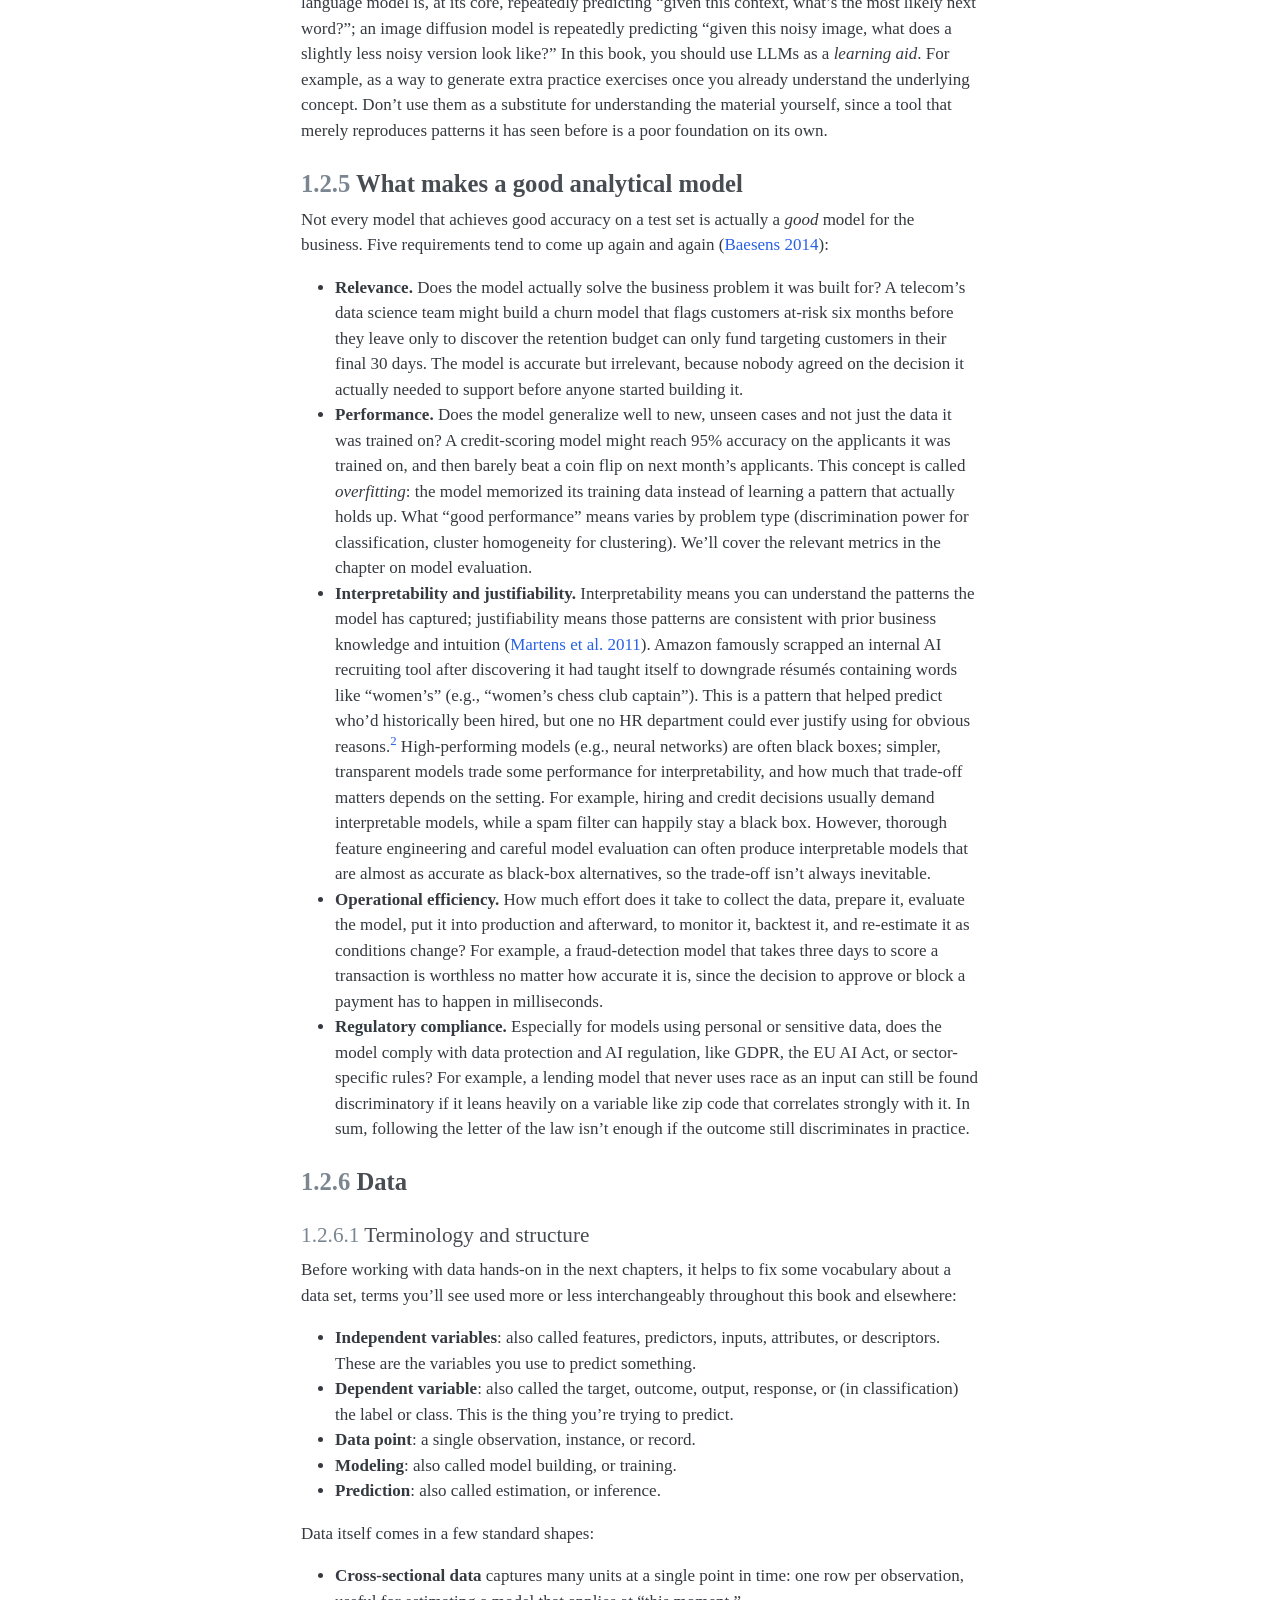
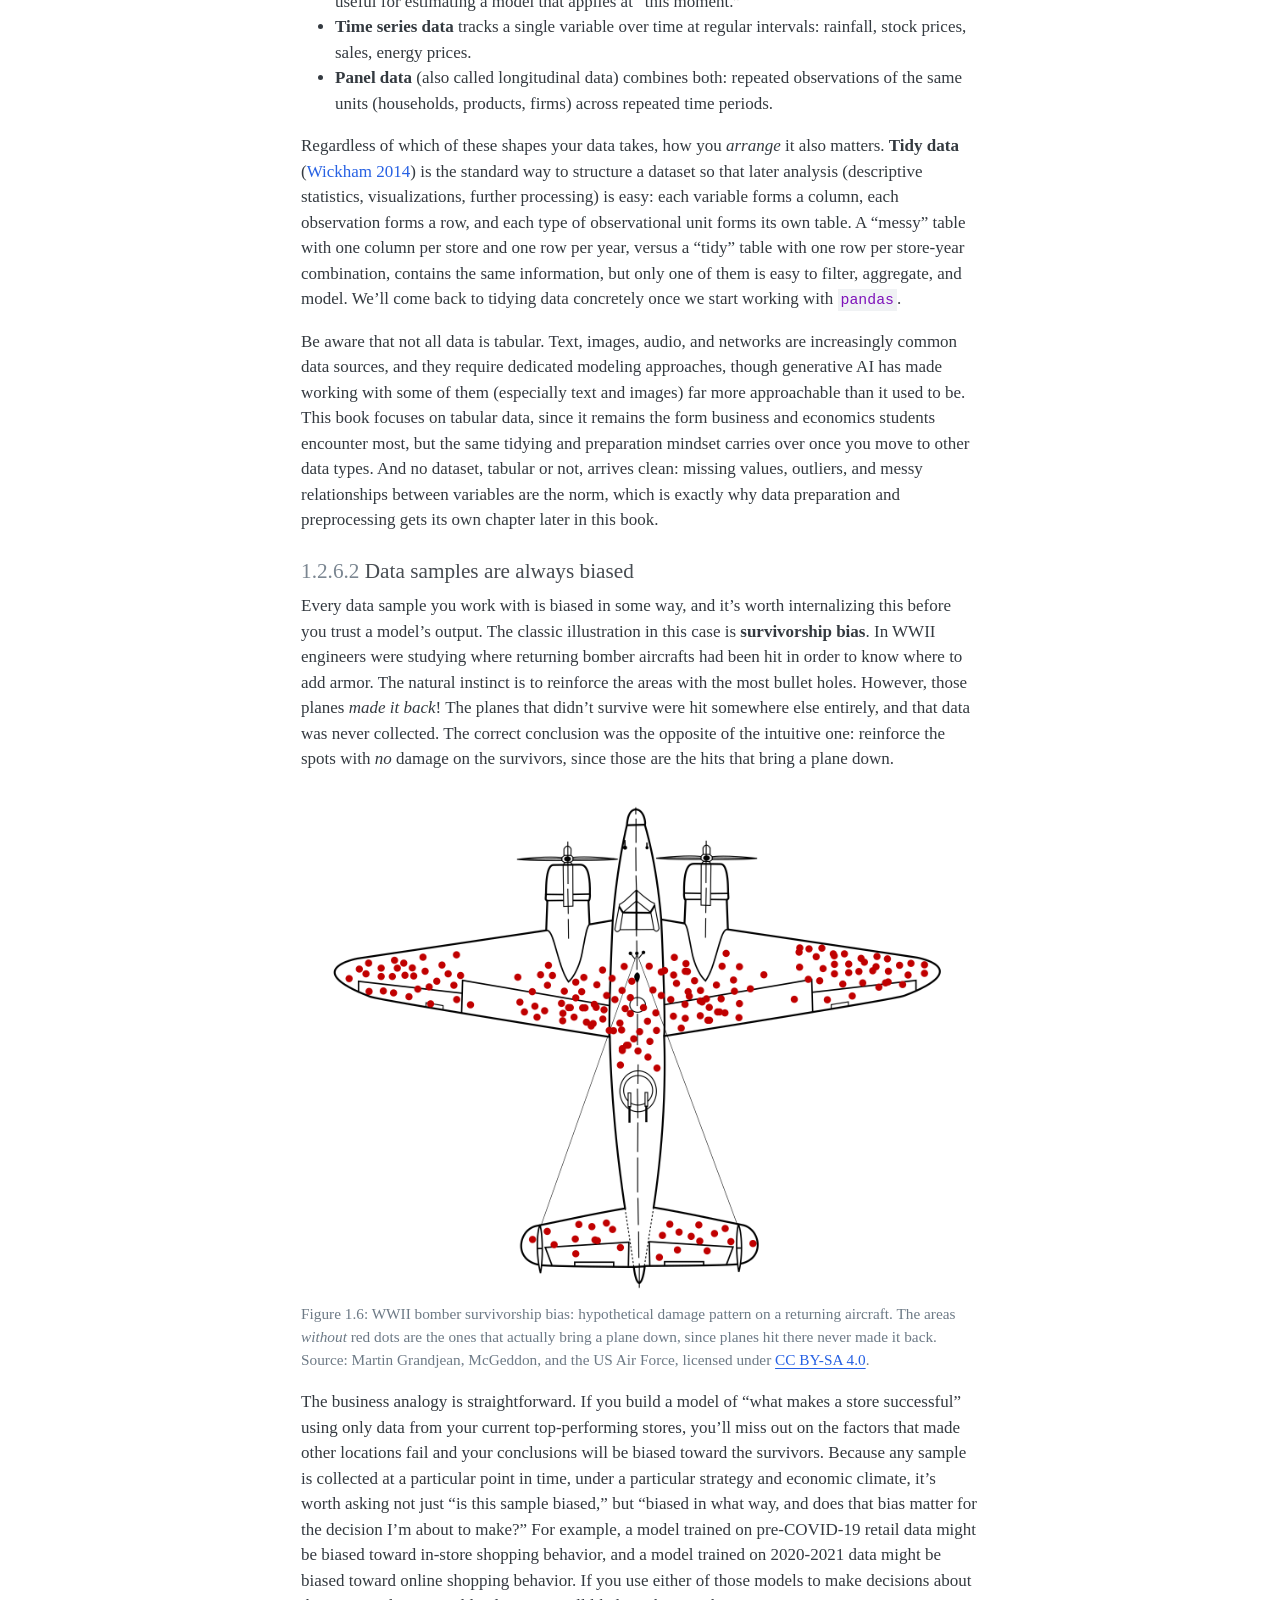
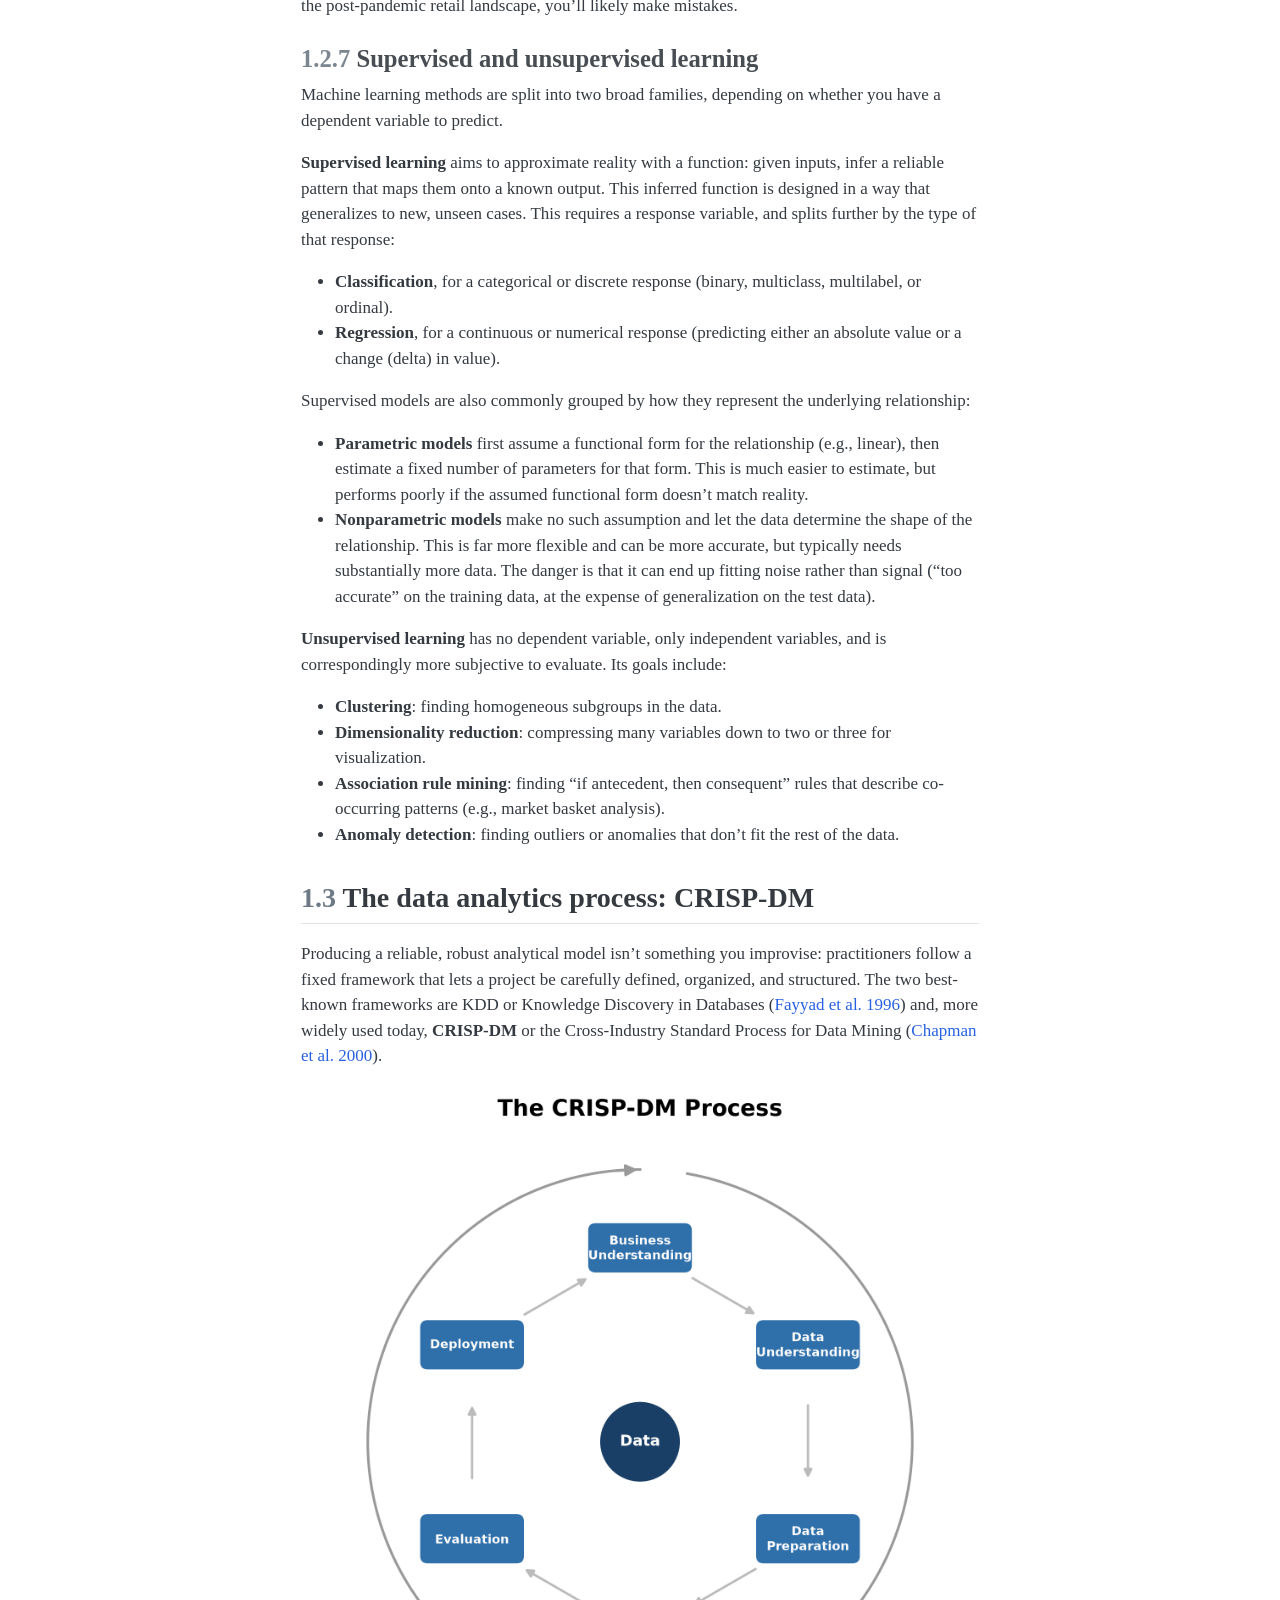
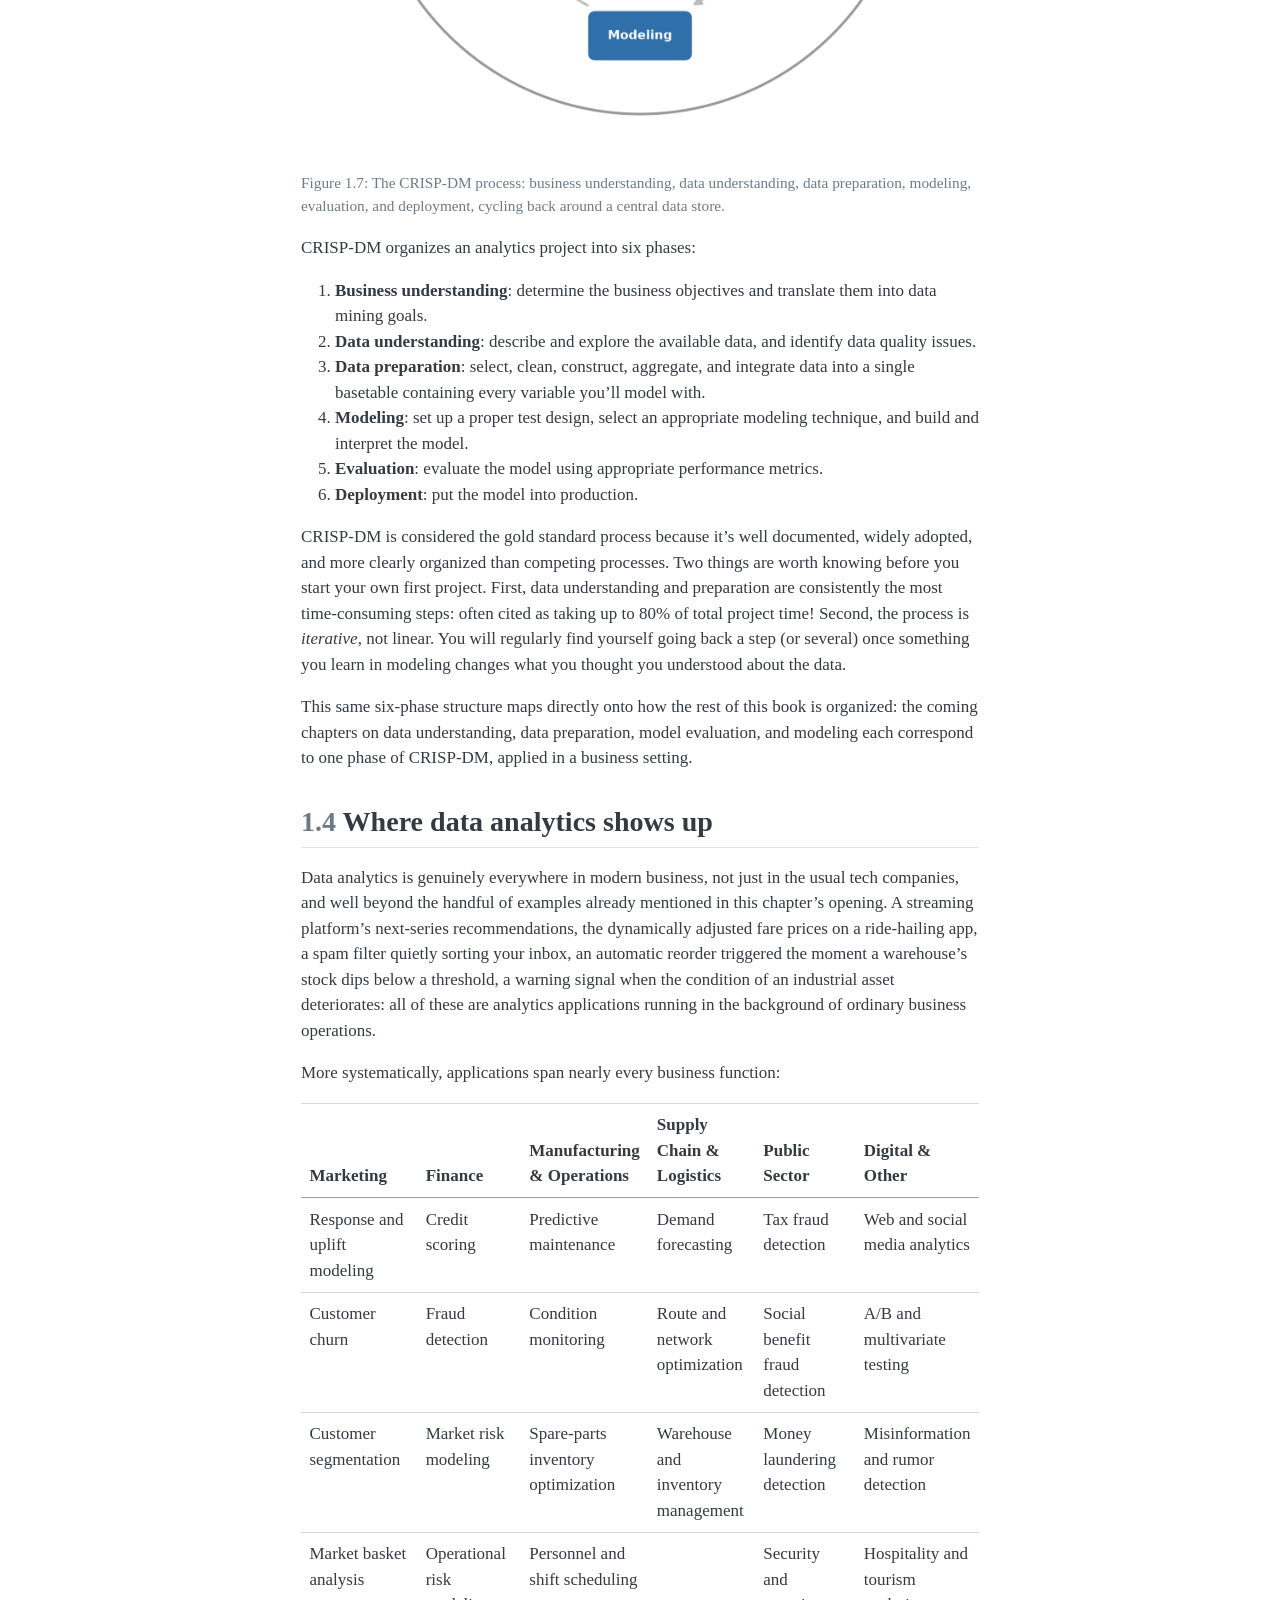
==== commit 572ccefb: "Built site for gh-pages" ====
--- a/chapters/01-intro.html
+++ b/chapters/01-intro.html
@@ -256,10 +256,10 @@
 <div class="buy-box-title">
 <p>Get the Kindle edition</p>
 </div>
-<p><a href="https://www.amazon.com/dp/B0HMBLLJBD"><img src="https://matthbogaert.github.io/IDAFBE-book/images/cover-kdp.png" class="img-fluid" alt="Cover of Introduction to Data Analytics for Business and Economics"></a></p>
-<p><a href="https://www.amazon.com/dp/B0HMBLLJBD" class="buy-btn">Kindle · Amazon.com</a></p>
-<p><a href="https://www.amazon.fr/dp/B0HMBLLJBD" class="buy-btn">Kindle · Amazon.fr</a></p>
-<p><a href="https://www.amazon.nl/dp/B0HMBLLJBD" class="buy-btn">Kindle · Amazon.nl</a></p>
+<p><a href="https://www.amazon.com/dp/B0HMBLLJBD" class="buy-btn">Buy on Amazon.com</a></p>
+<div class="buy-alt">
+<p>Also on <a href="https://www.amazon.fr/dp/B0HMBLLJBD">Amazon.fr</a> · <a href="https://www.amazon.nl/dp/B0HMBLLJBD">Amazon.nl</a></p>
+</div>
 <div class="buy-box-note">
 <p>The book stays free to read online.</p>
 </div>
--- a/styles.css
+++ b/styles.css
@@ -25,13 +25,6 @@
   font-weight: 700;
   color: #47801a;
 }
-.buy-box img {
-  display: block;
-  max-width: 70%;
-  height: auto;
-  margin: 0 auto 0.8rem;
-  border: 1px solid #ddd;
-}
 .buy-box a.buy-btn {
   display: block;
   margin: 0.35rem 0;
@@ -51,3 +44,5 @@
 }
 .buy-box p { margin: 0; }
 .buy-box .buy-box-note { margin: 0.6rem 0 0; }
+
+.buy-box .buy-alt { margin: 0.5rem 0 0; font-size: 0.8rem; }
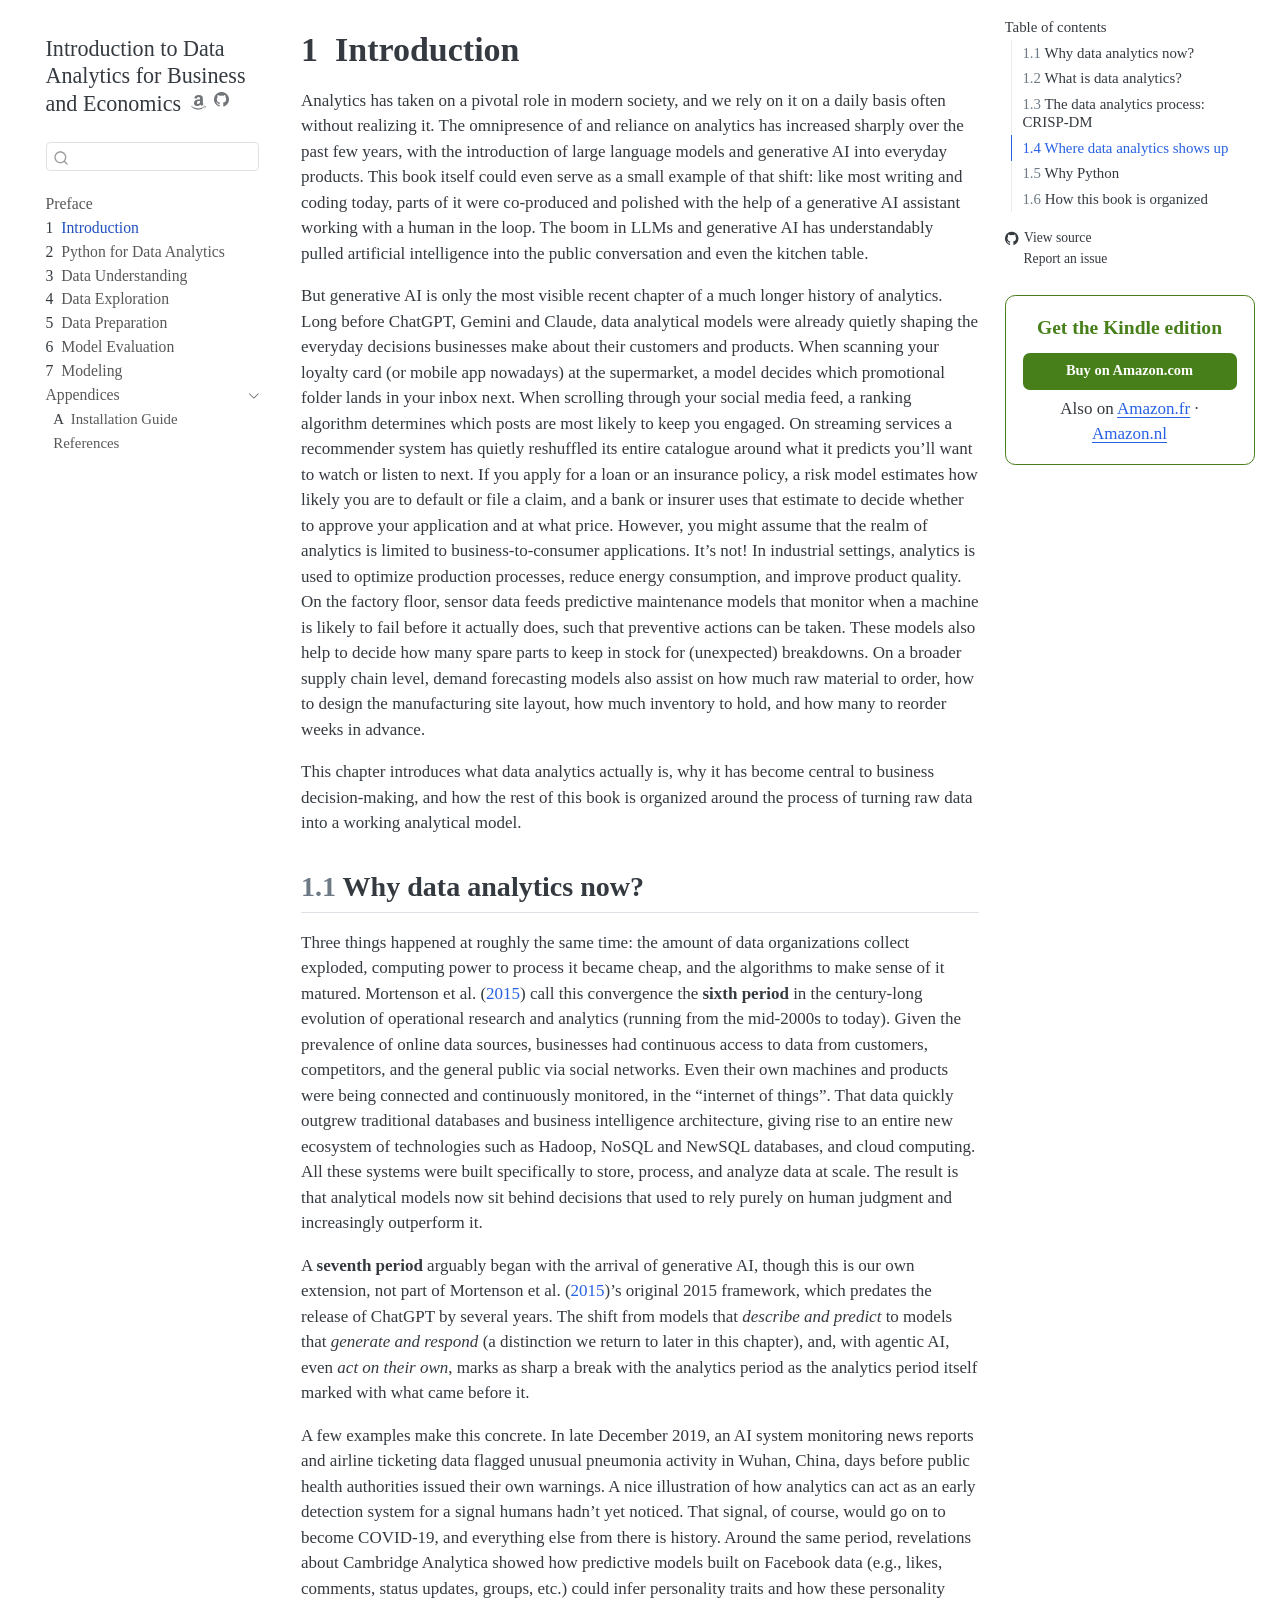
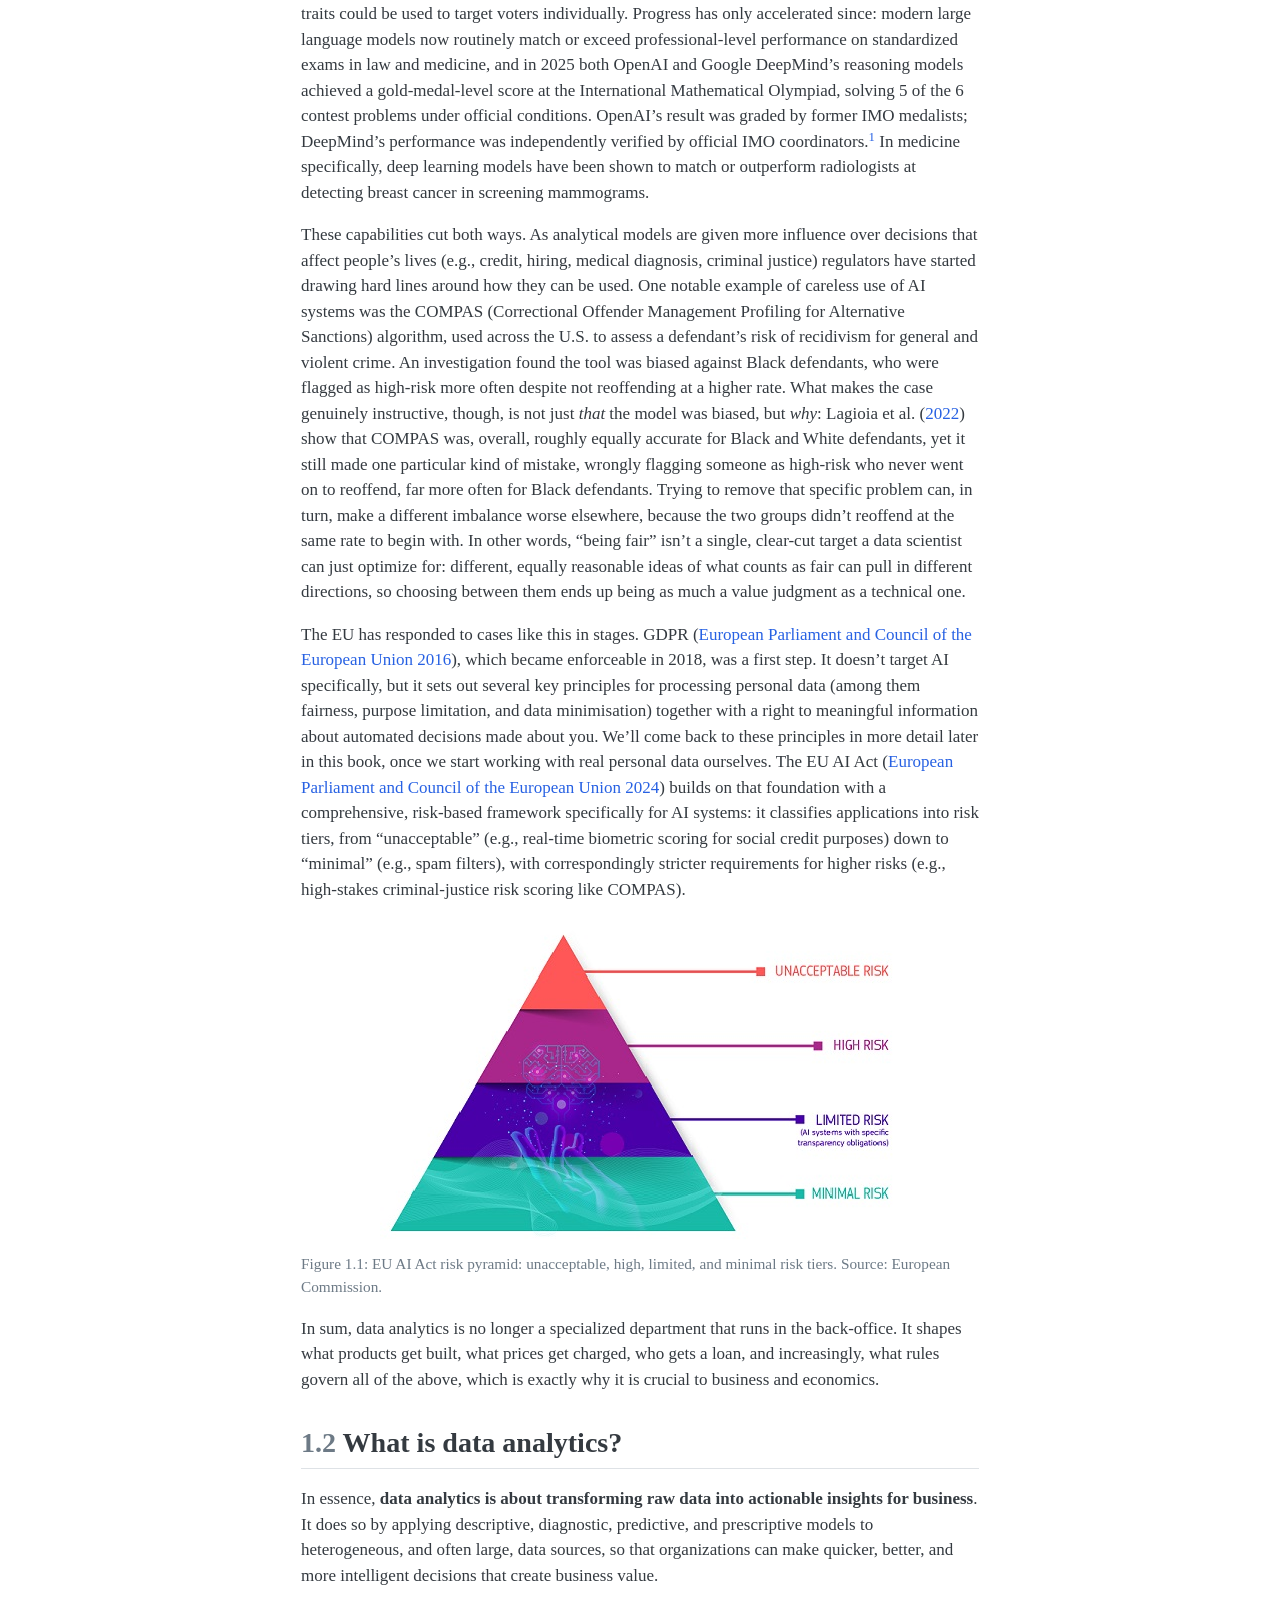
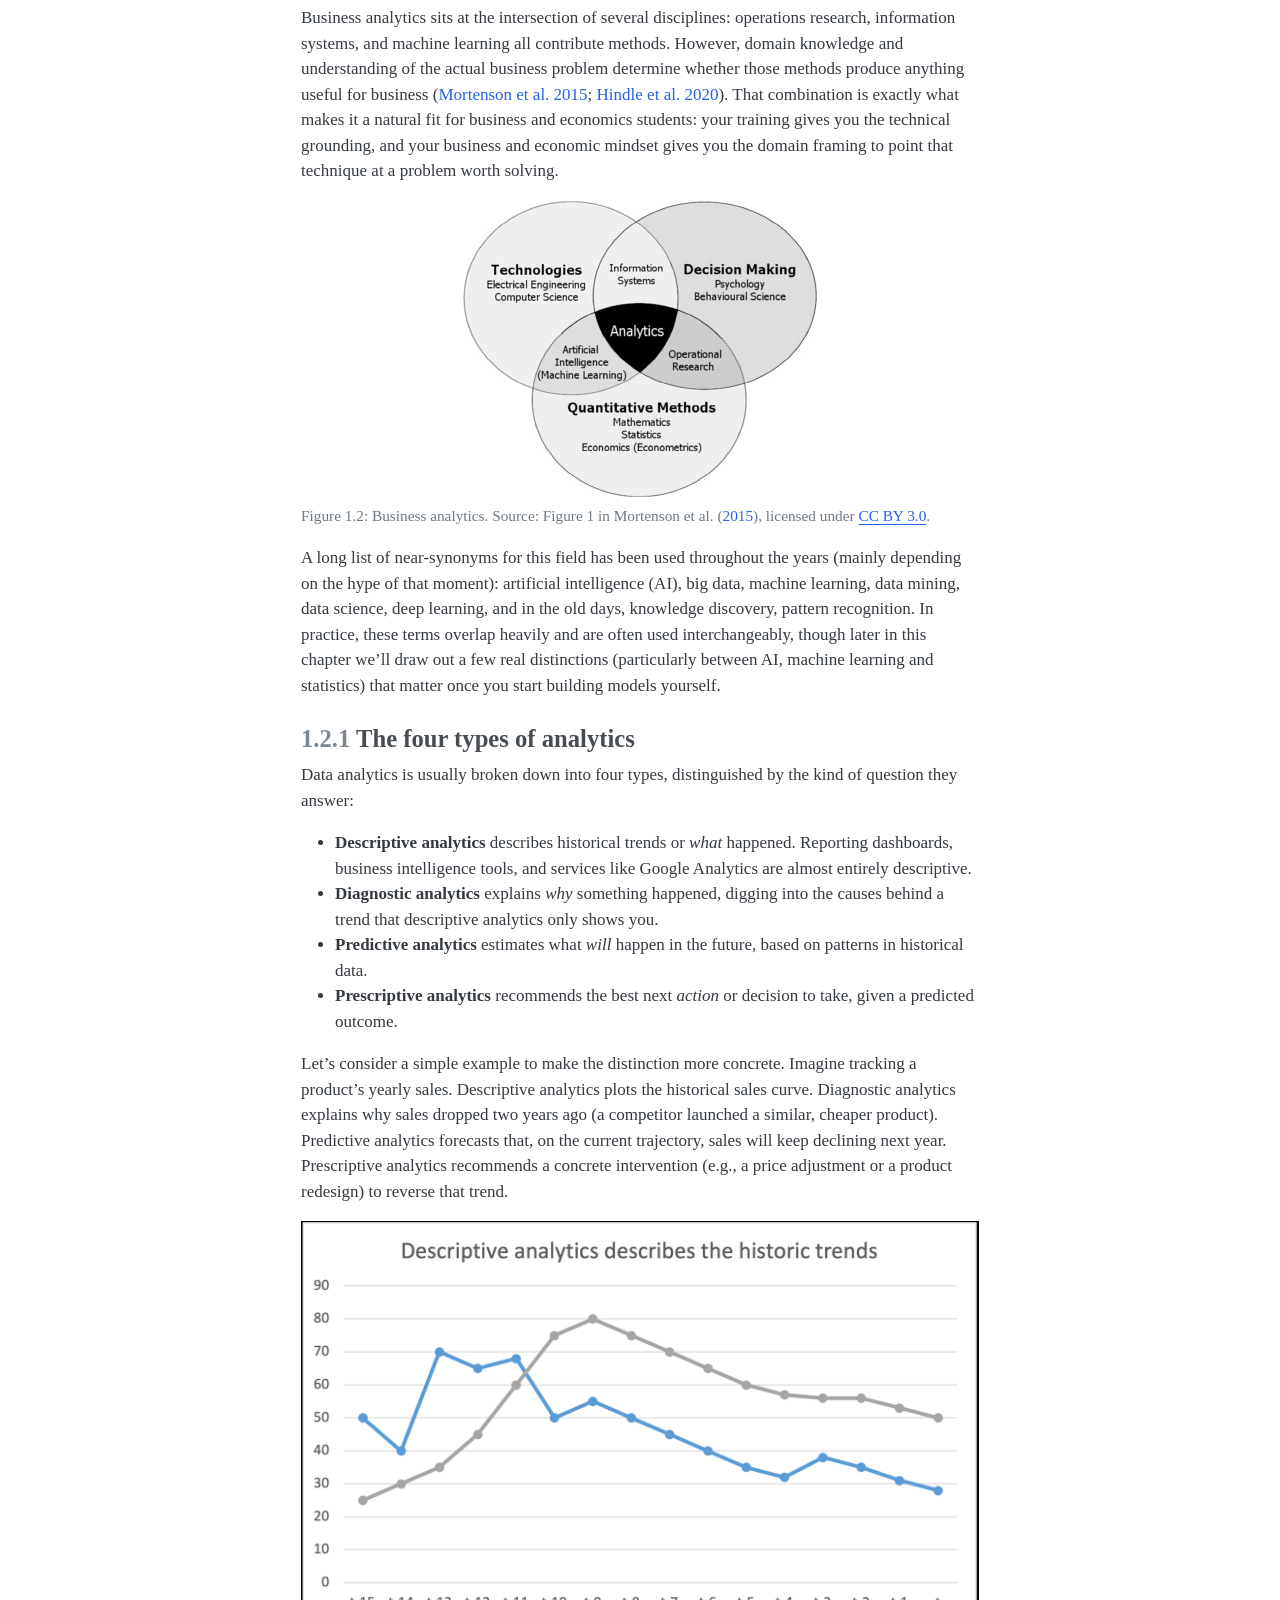
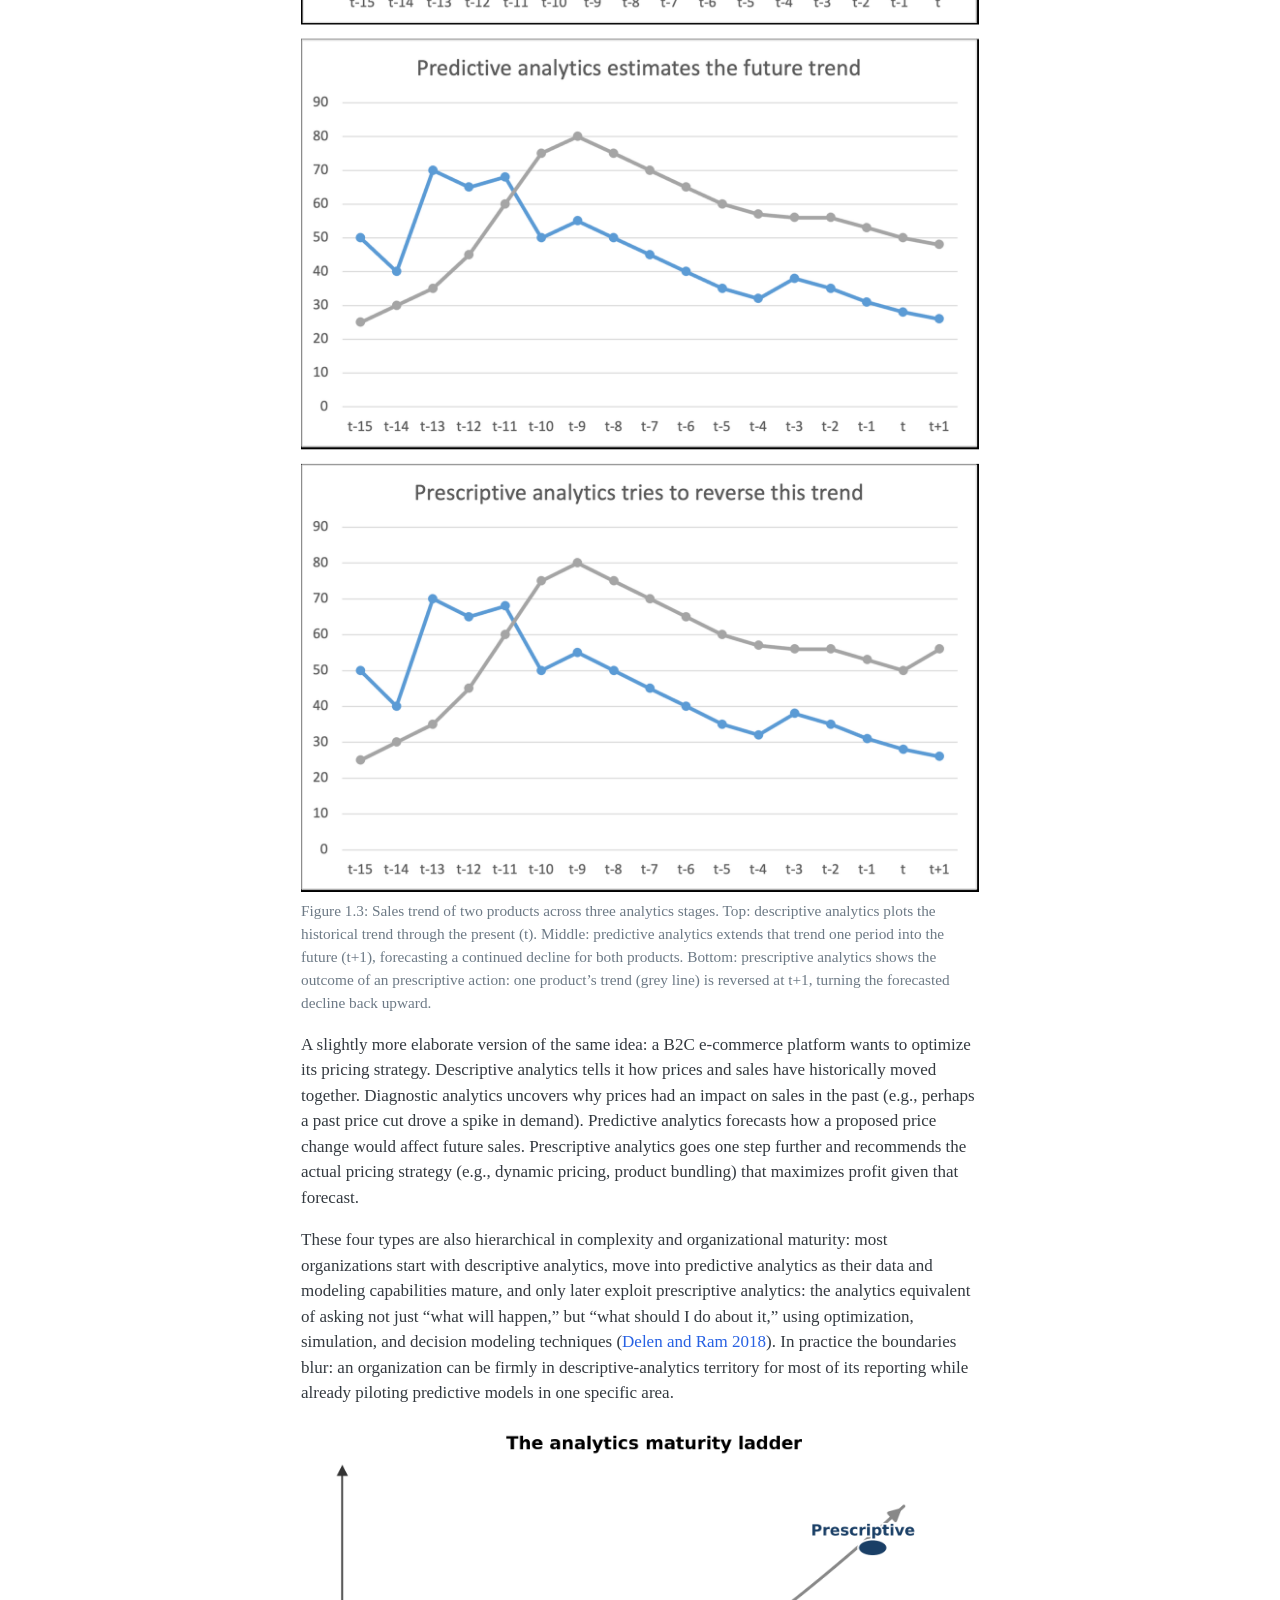
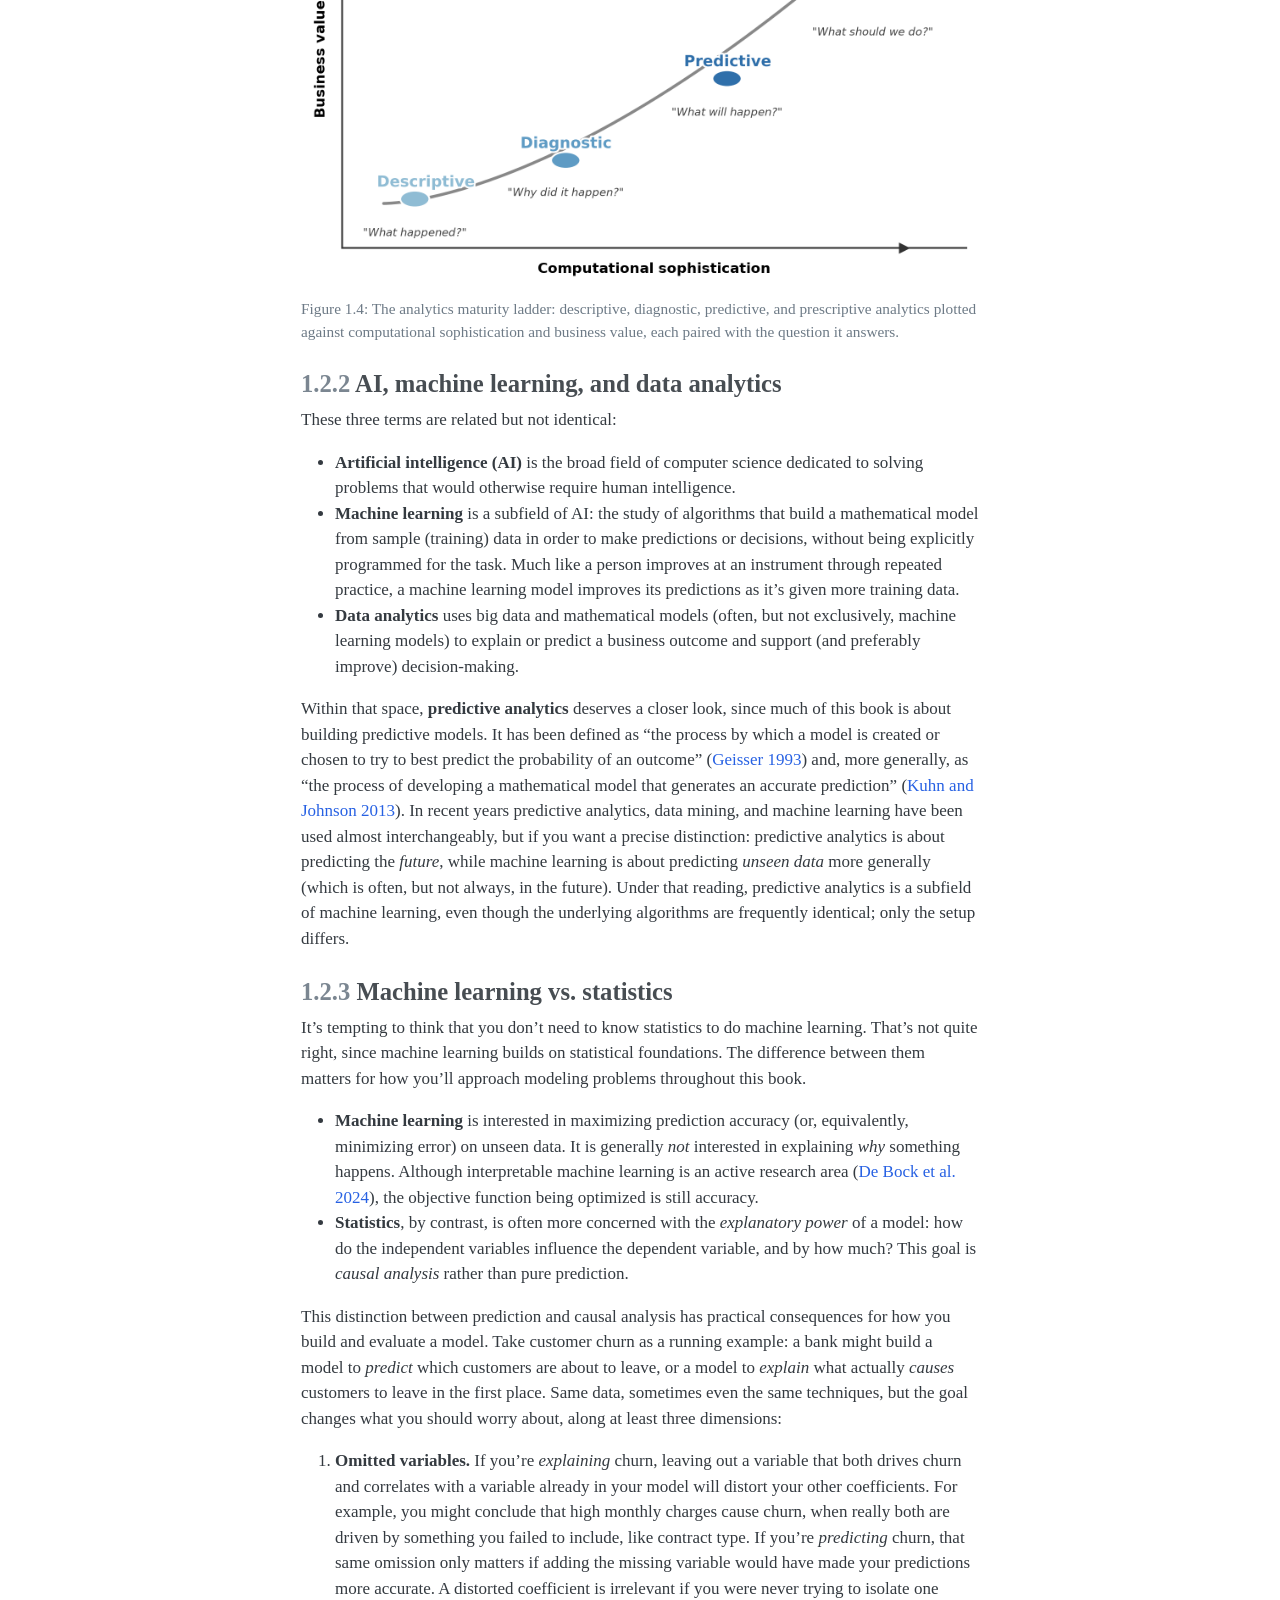
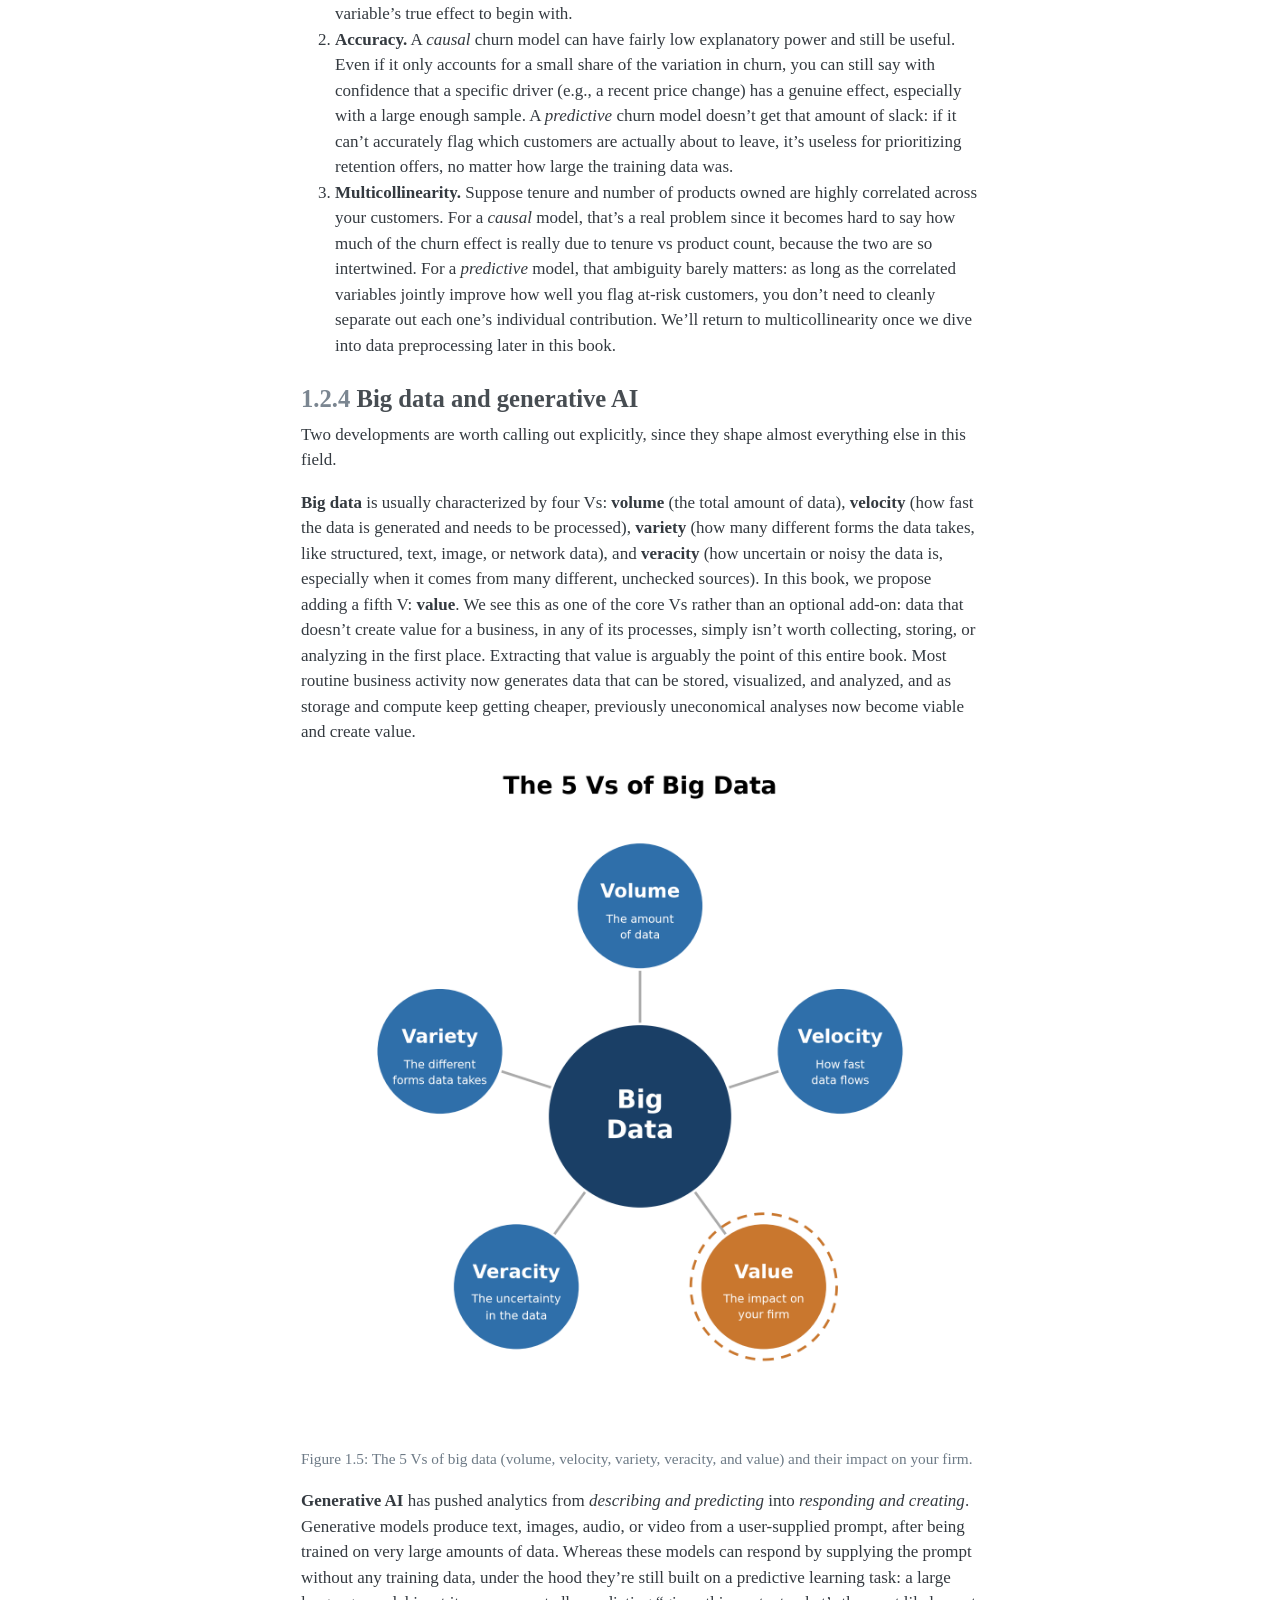
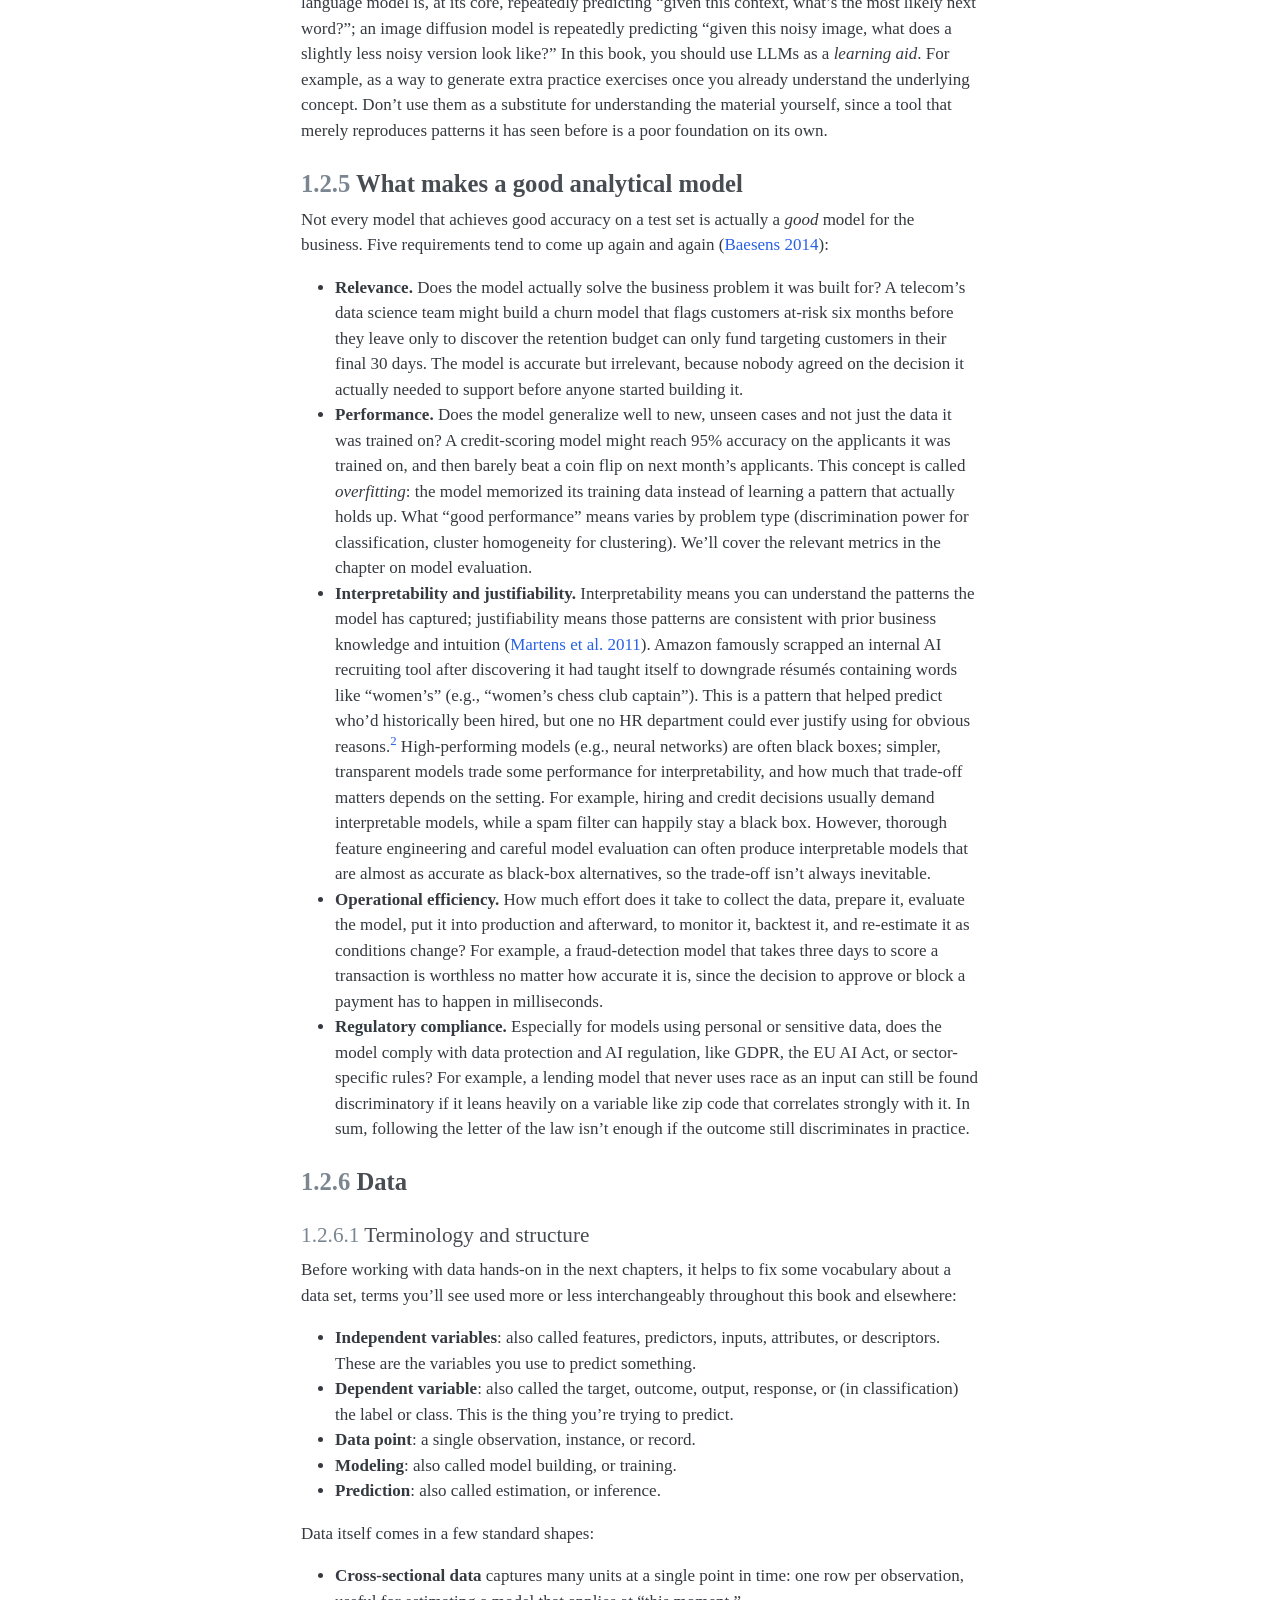
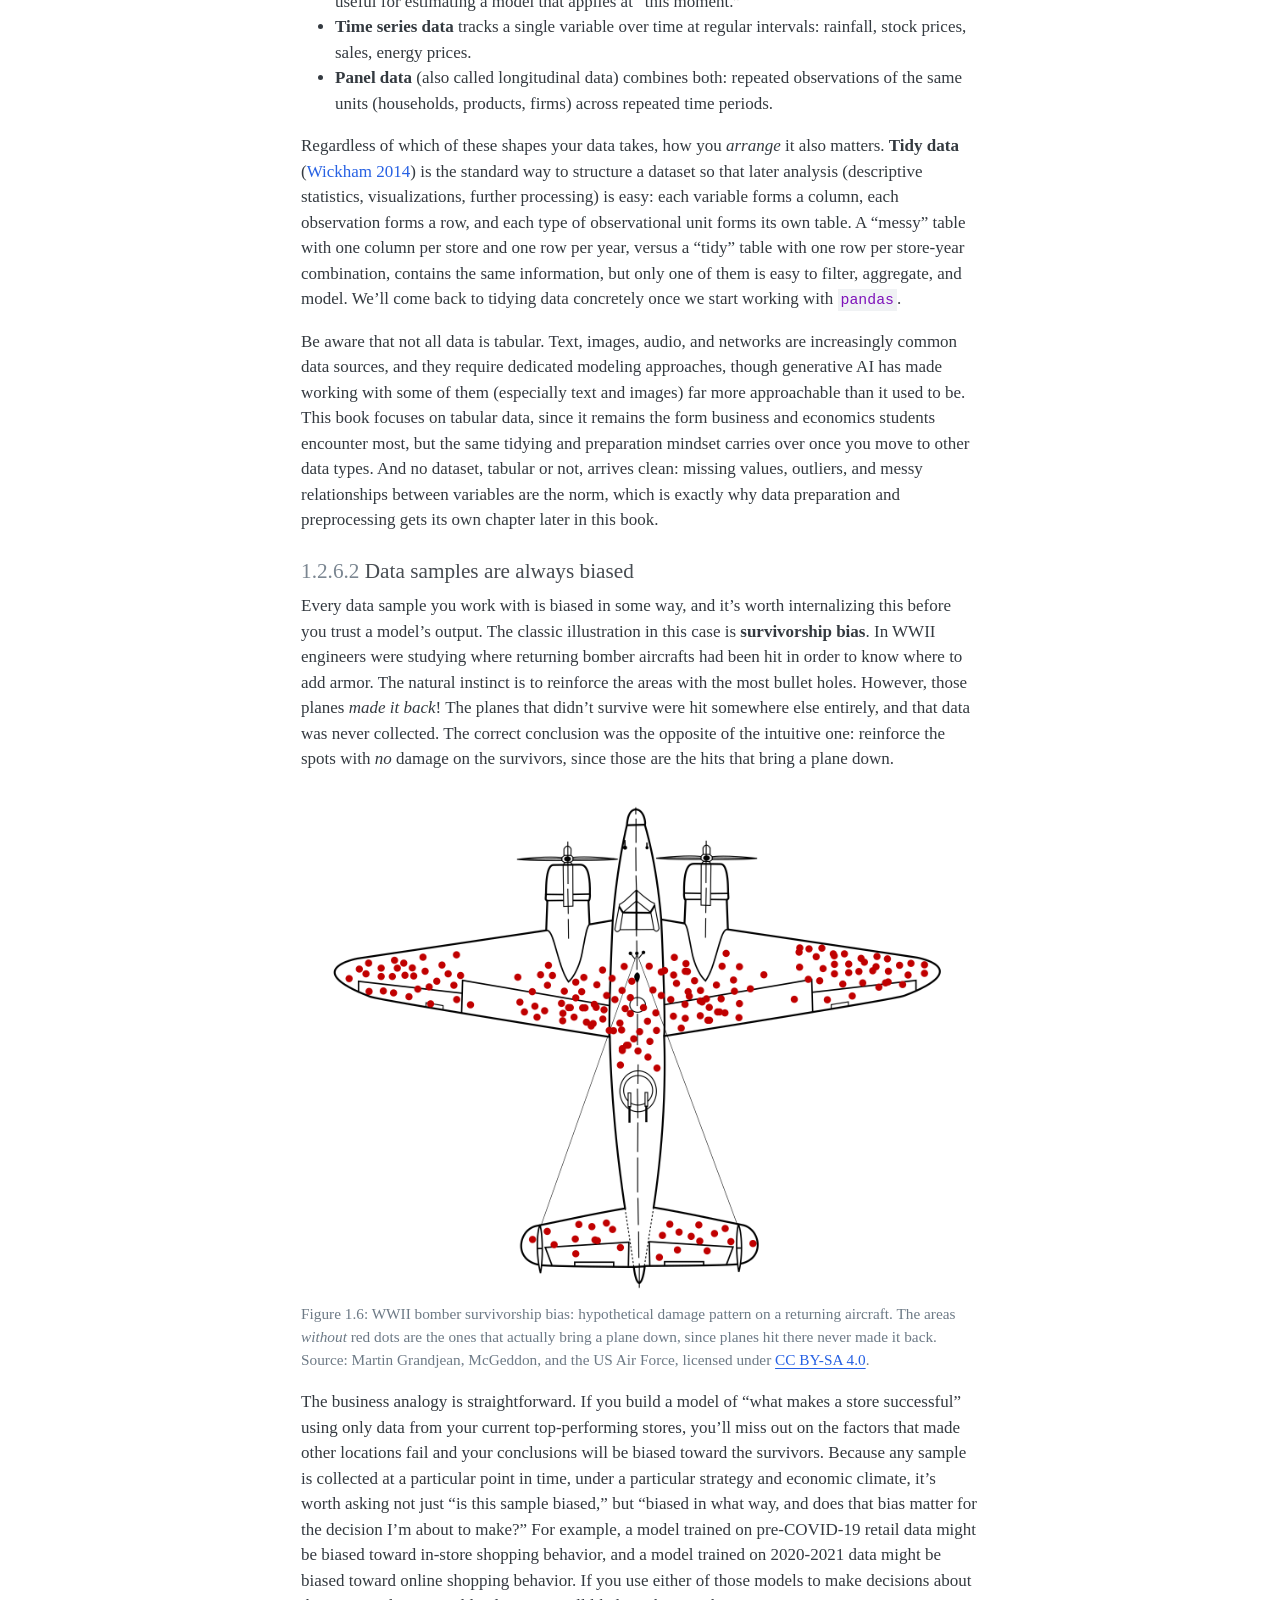
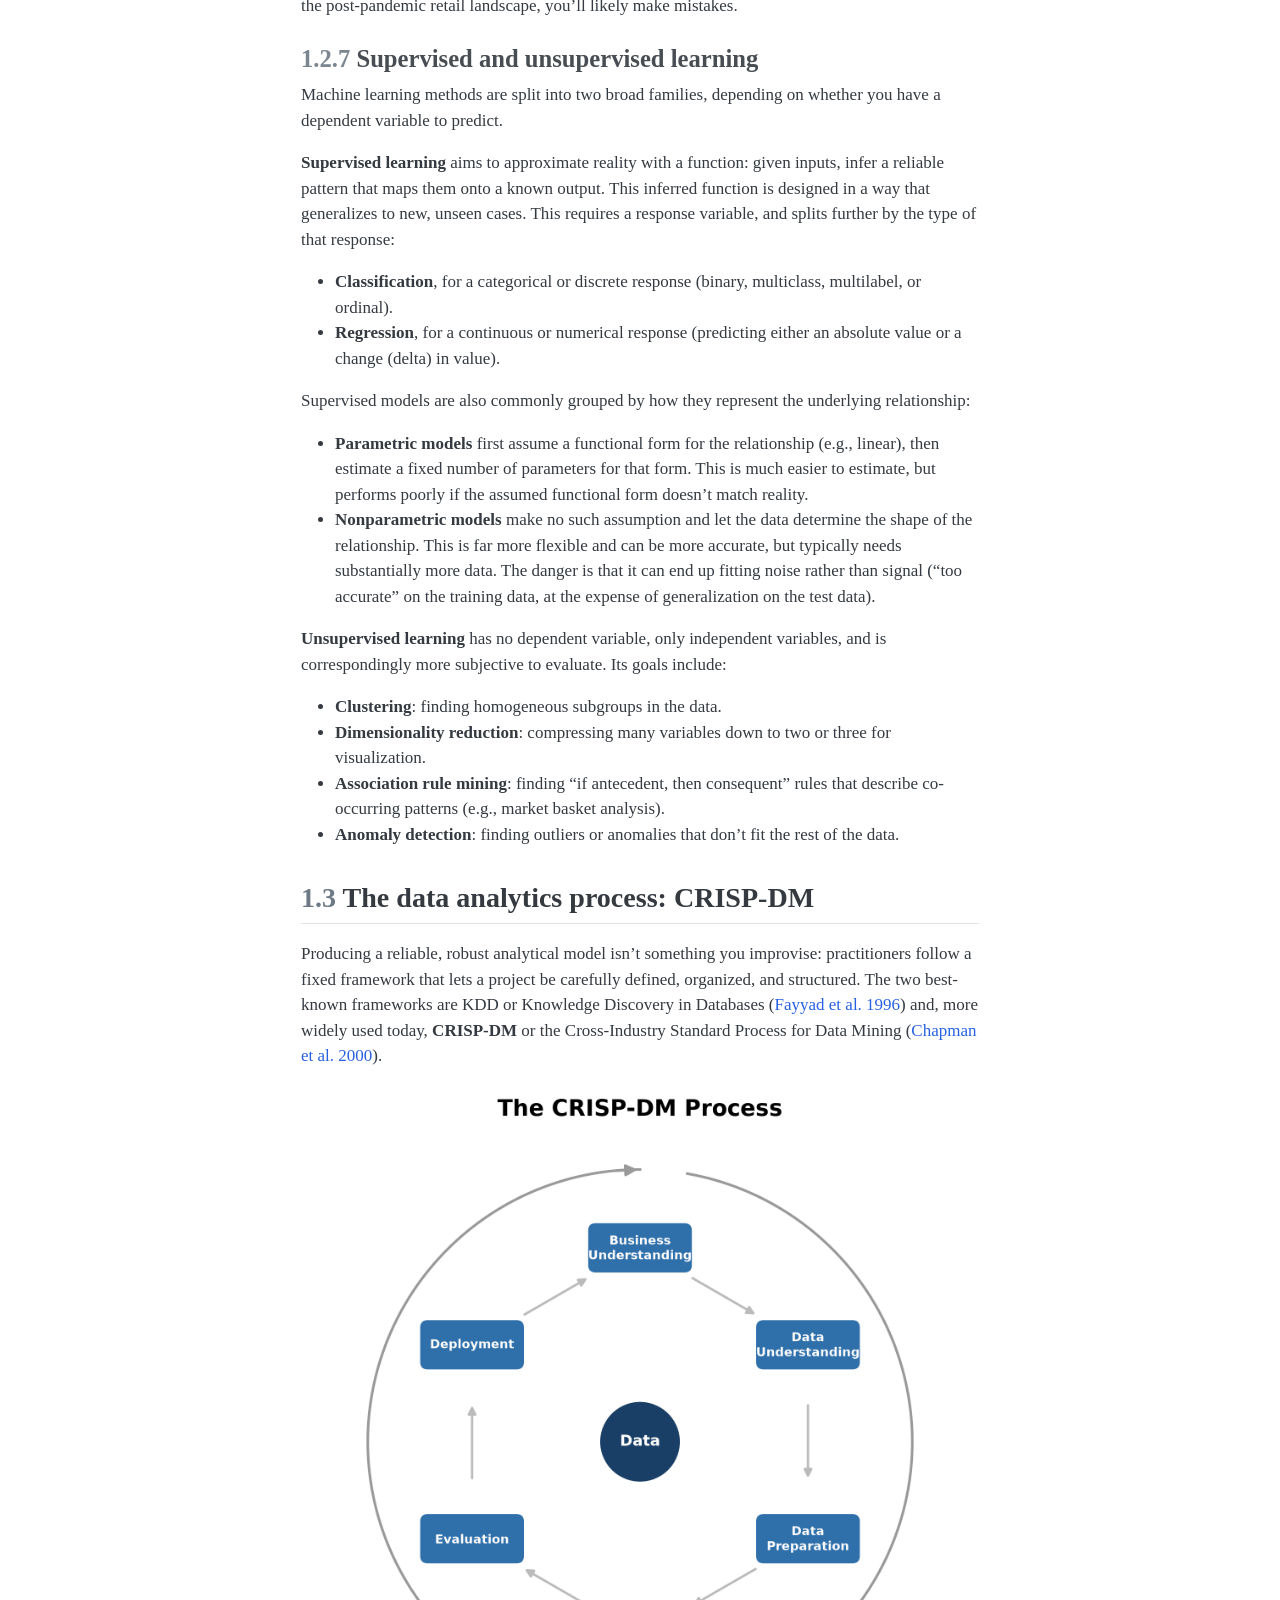
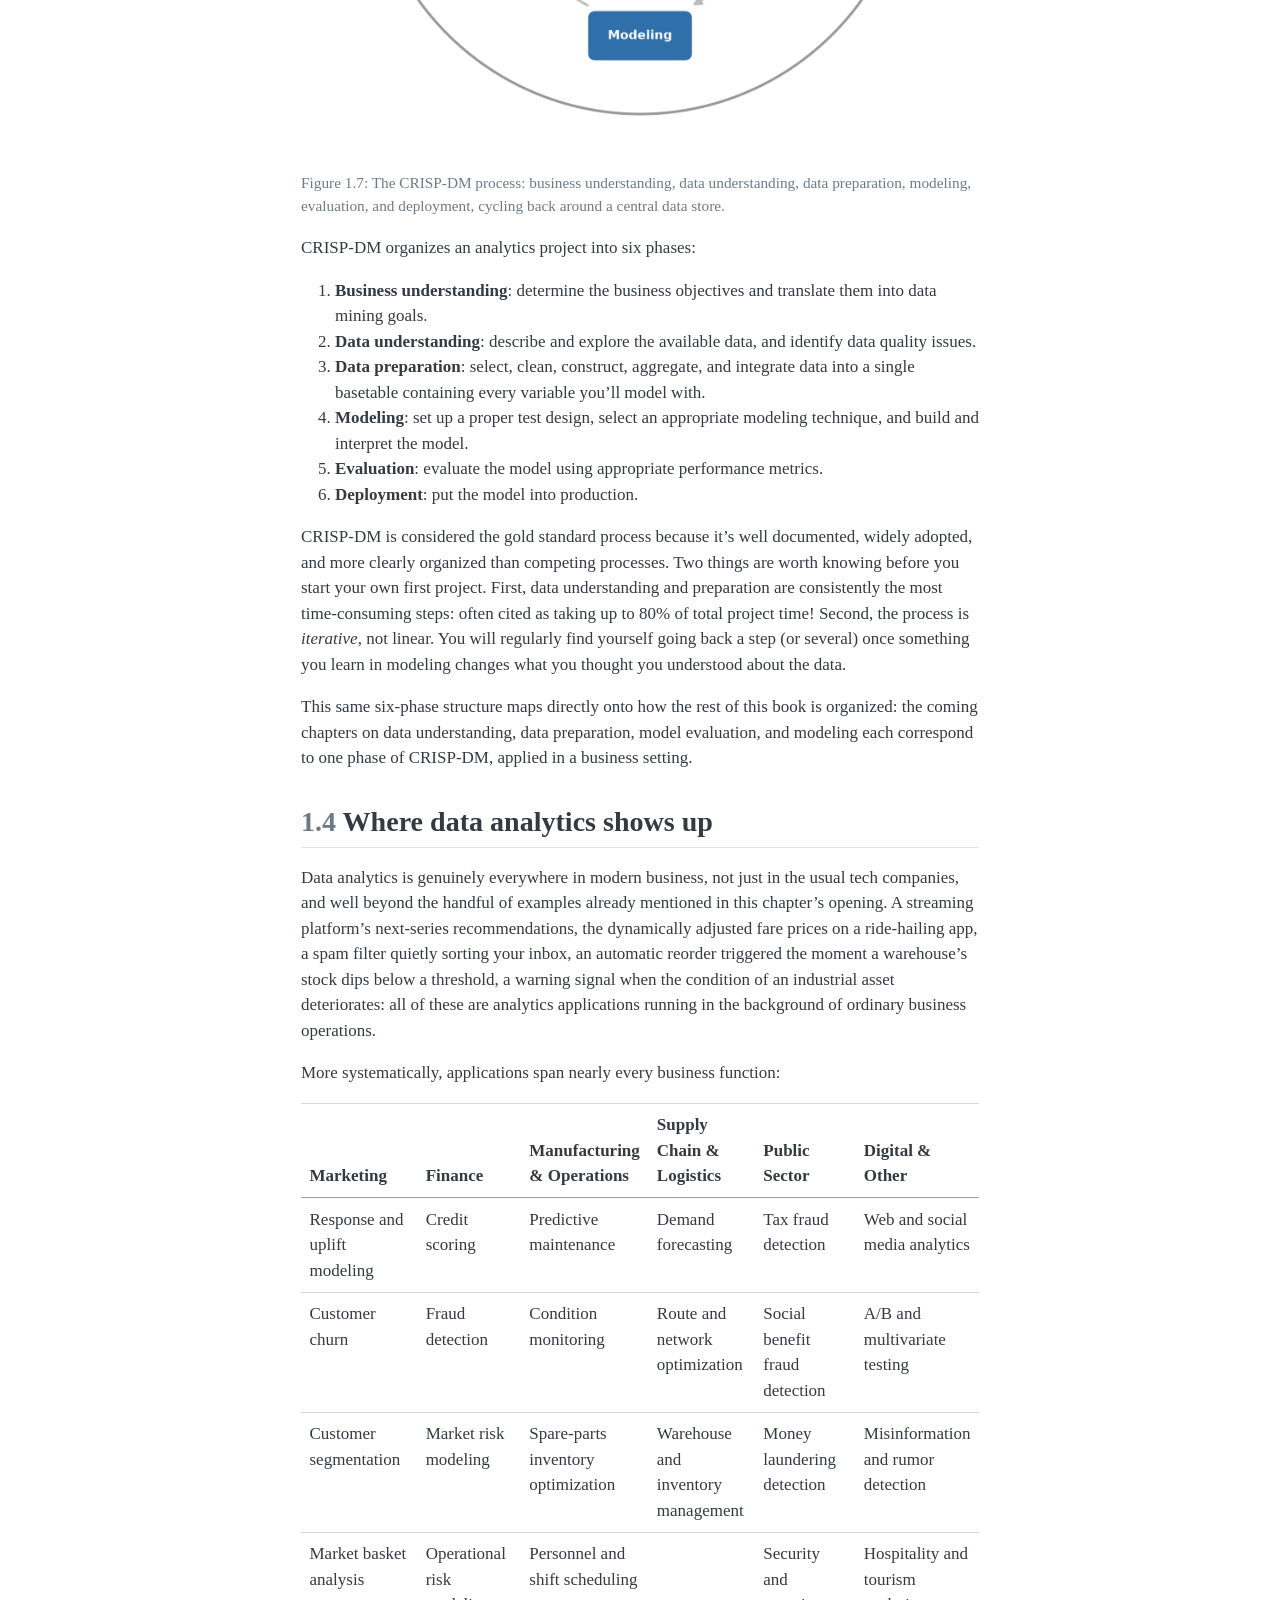
==== commit c0bfe439: "Built site for gh-pages" ====
--- a/chapters/01-intro.html
+++ b/chapters/01-intro.html
@@ -259,9 +259,6 @@
 <p><a href="https://www.amazon.com/dp/B0HMBLLJBD" class="buy-btn">Buy on Amazon.com</a></p>
 <div class="buy-alt">
 <p>Also on <a href="https://www.amazon.fr/dp/B0HMBLLJBD">Amazon.fr</a> · <a href="https://www.amazon.nl/dp/B0HMBLLJBD">Amazon.nl</a></p>
-</div>
-<div class="buy-box-note">
-<p>The book stays free to read online.</p>
 </div>
 </div>
 </div></div></div>
--- a/styles.css
+++ b/styles.css
@@ -37,12 +37,6 @@
   text-decoration: none;
 }
 .buy-box a.buy-btn:hover { background: #356214; color: #fff; }
-.buy-box-note {
-  margin: 0.6rem 0 0;
-  font-size: 0.75rem;
-  color: #666;
-}
 .buy-box p { margin: 0; }
-.buy-box .buy-box-note { margin: 0.6rem 0 0; }
-
+.buy-box 
 .buy-box .buy-alt { margin: 0.5rem 0 0; font-size: 0.8rem; }
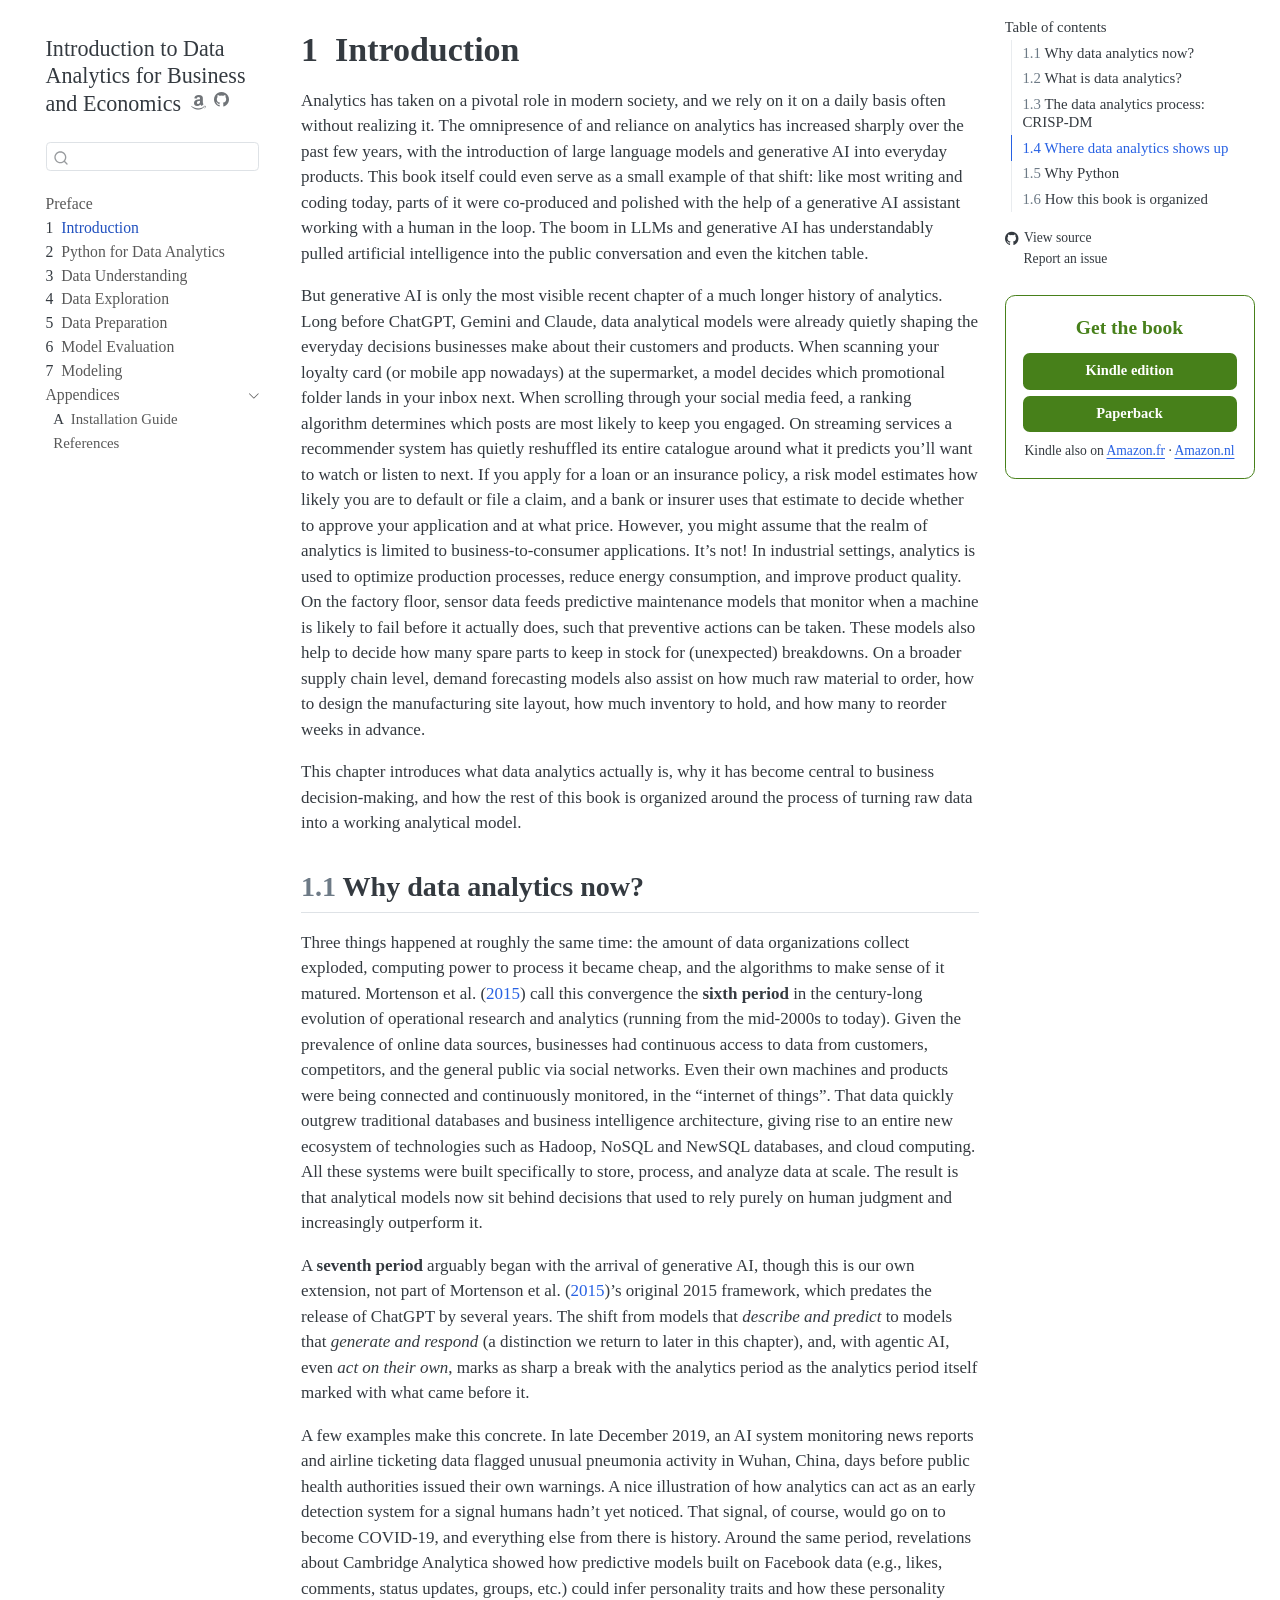
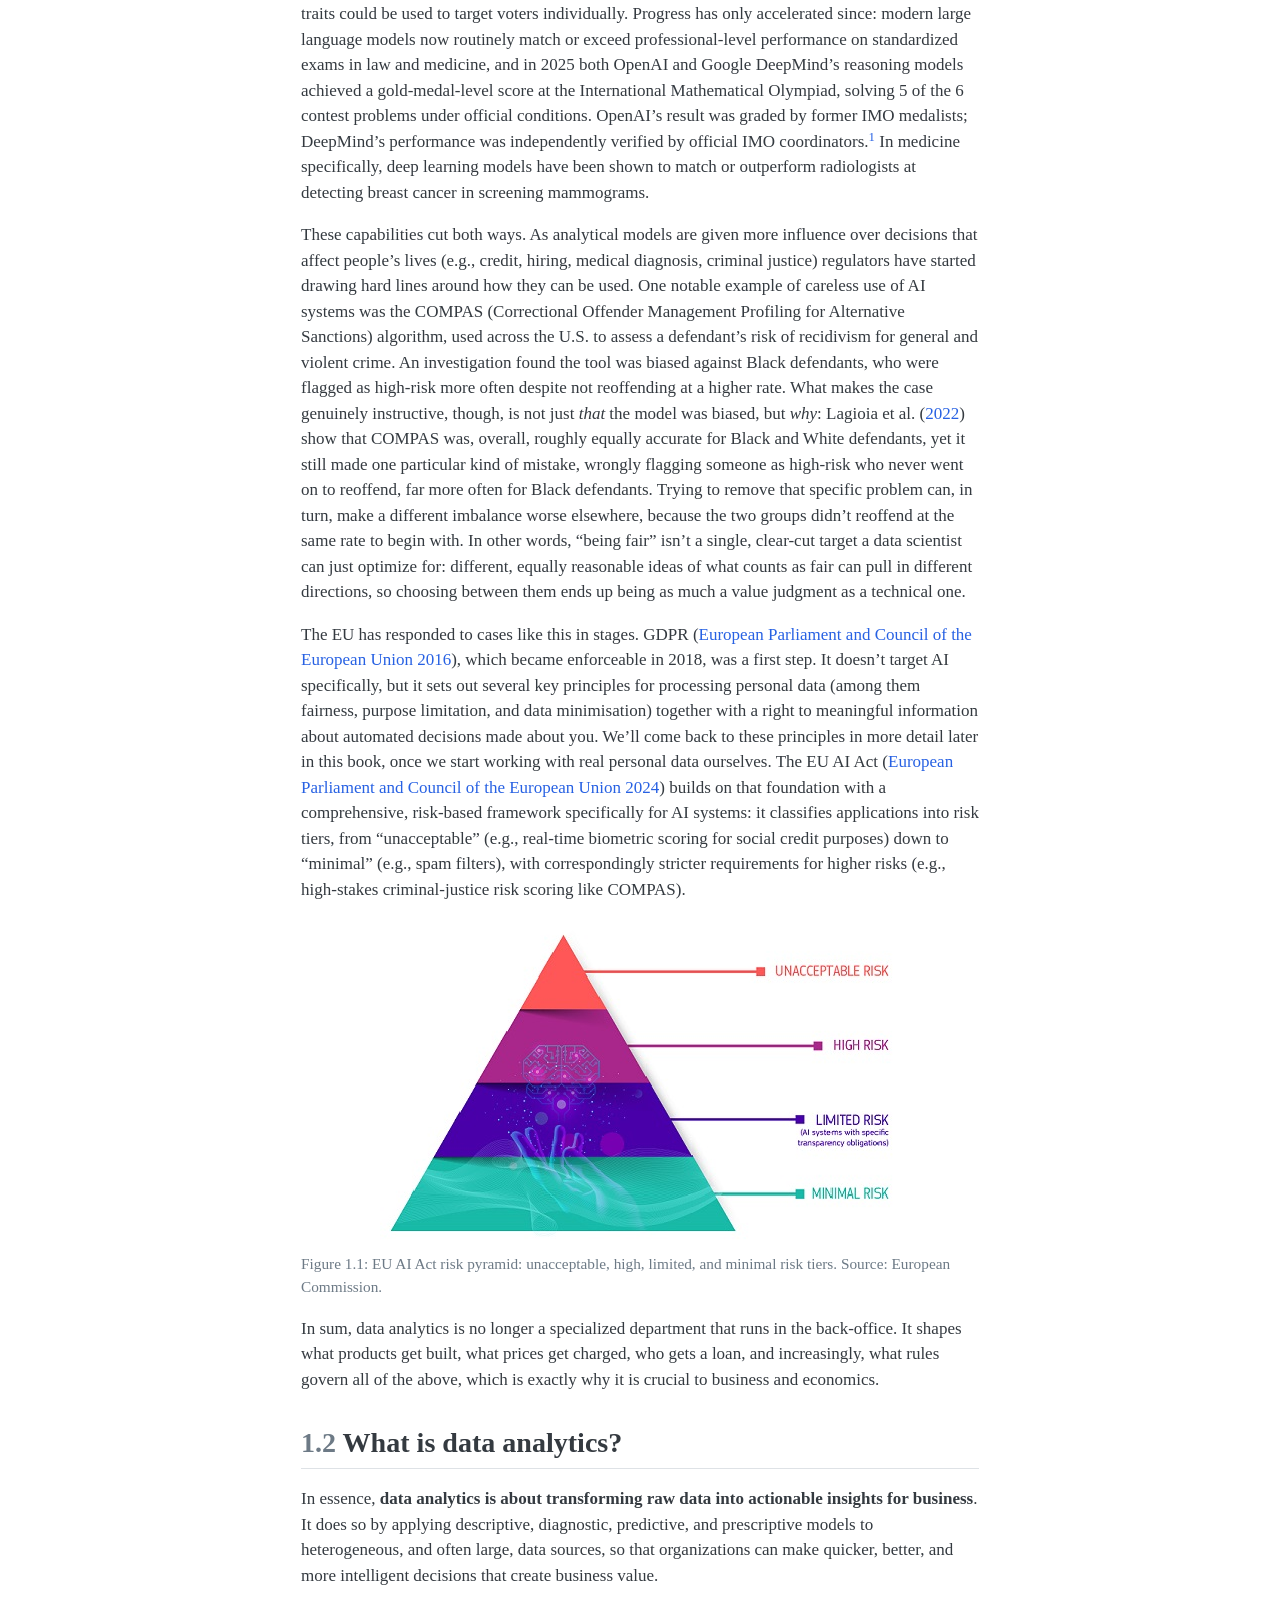
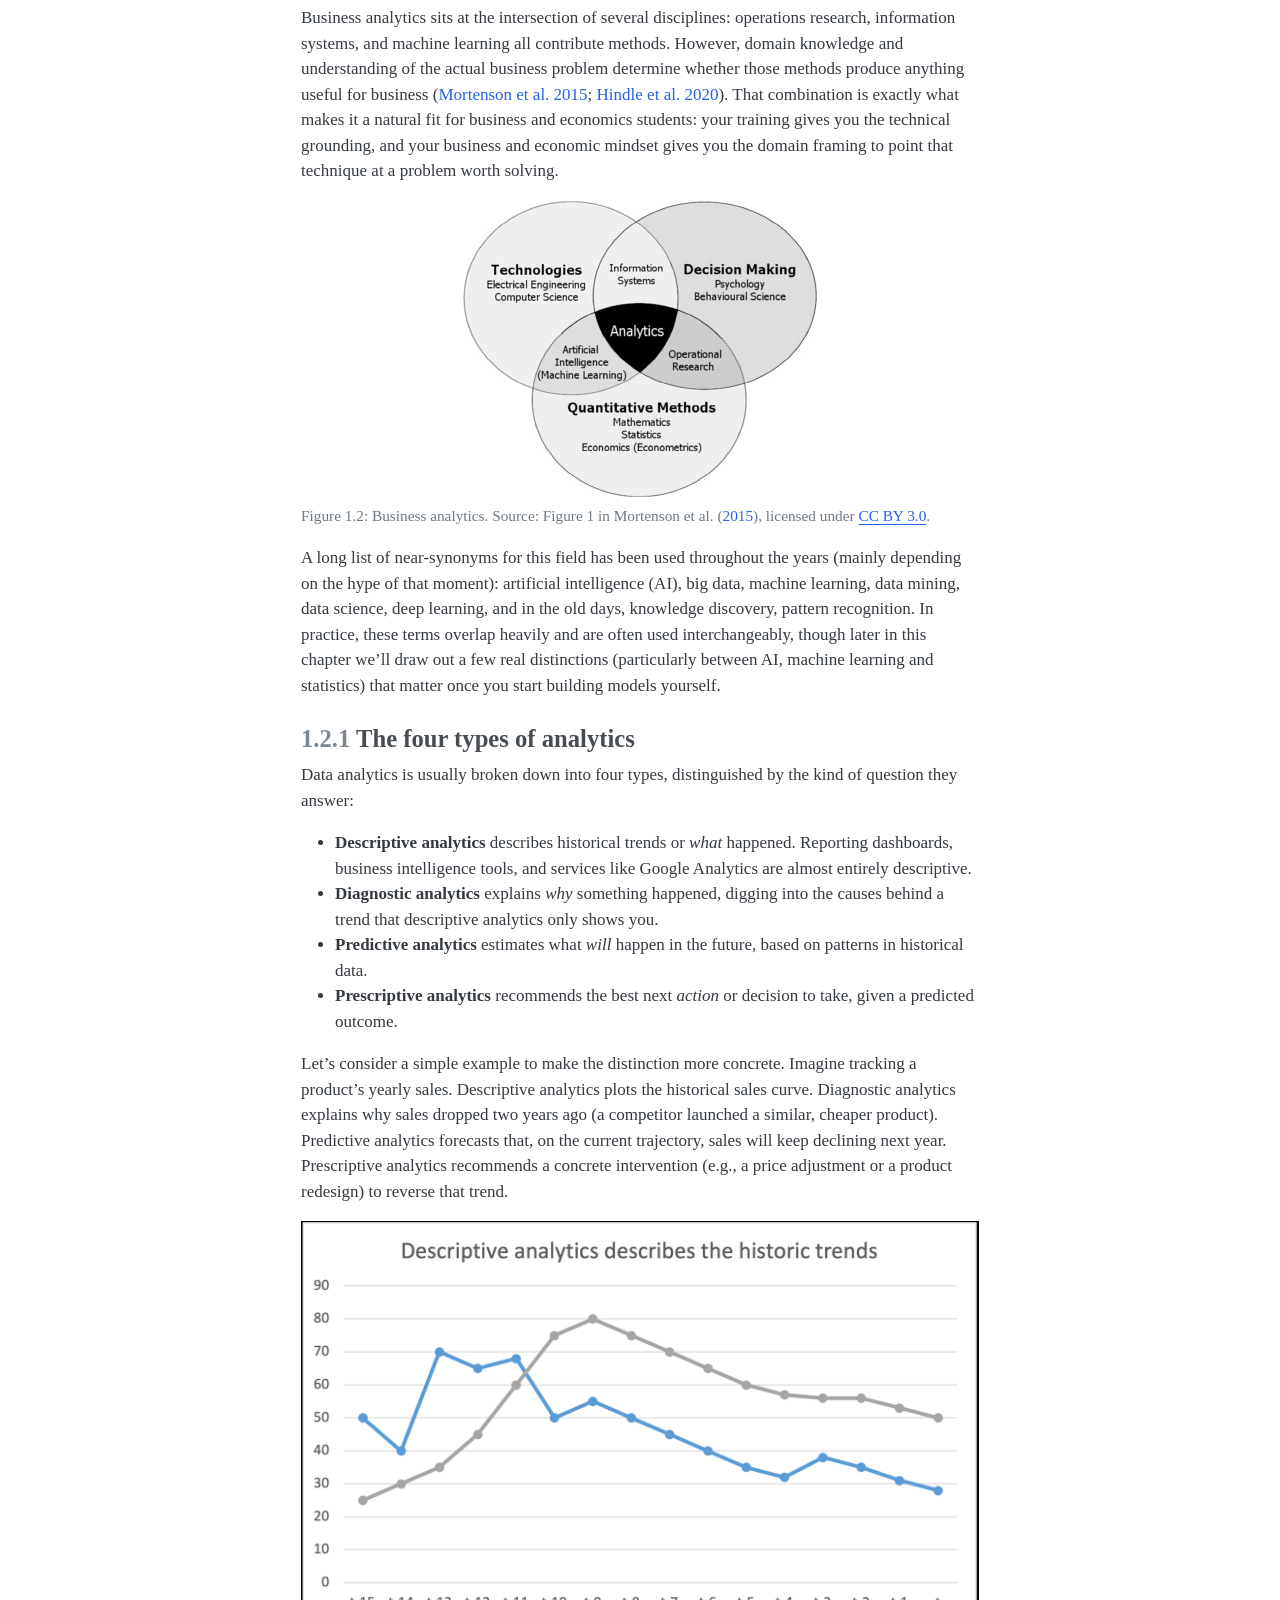
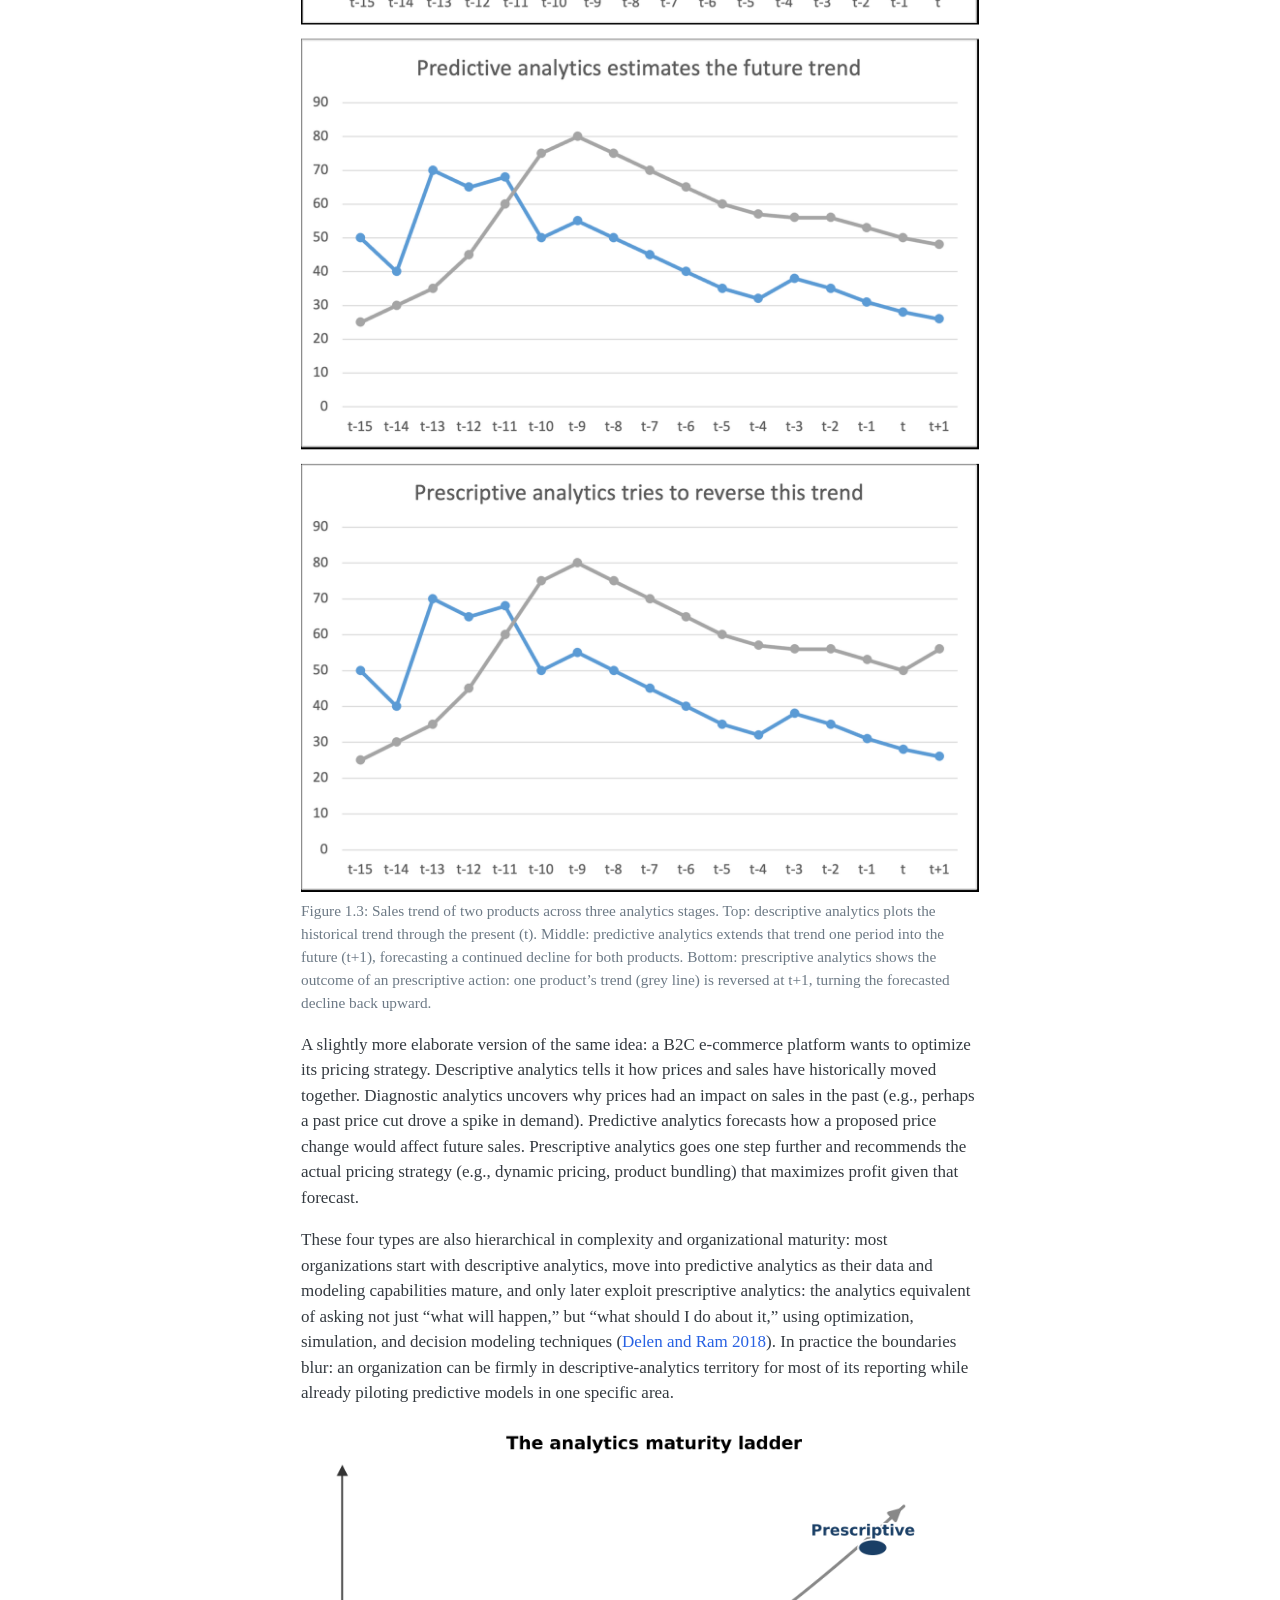
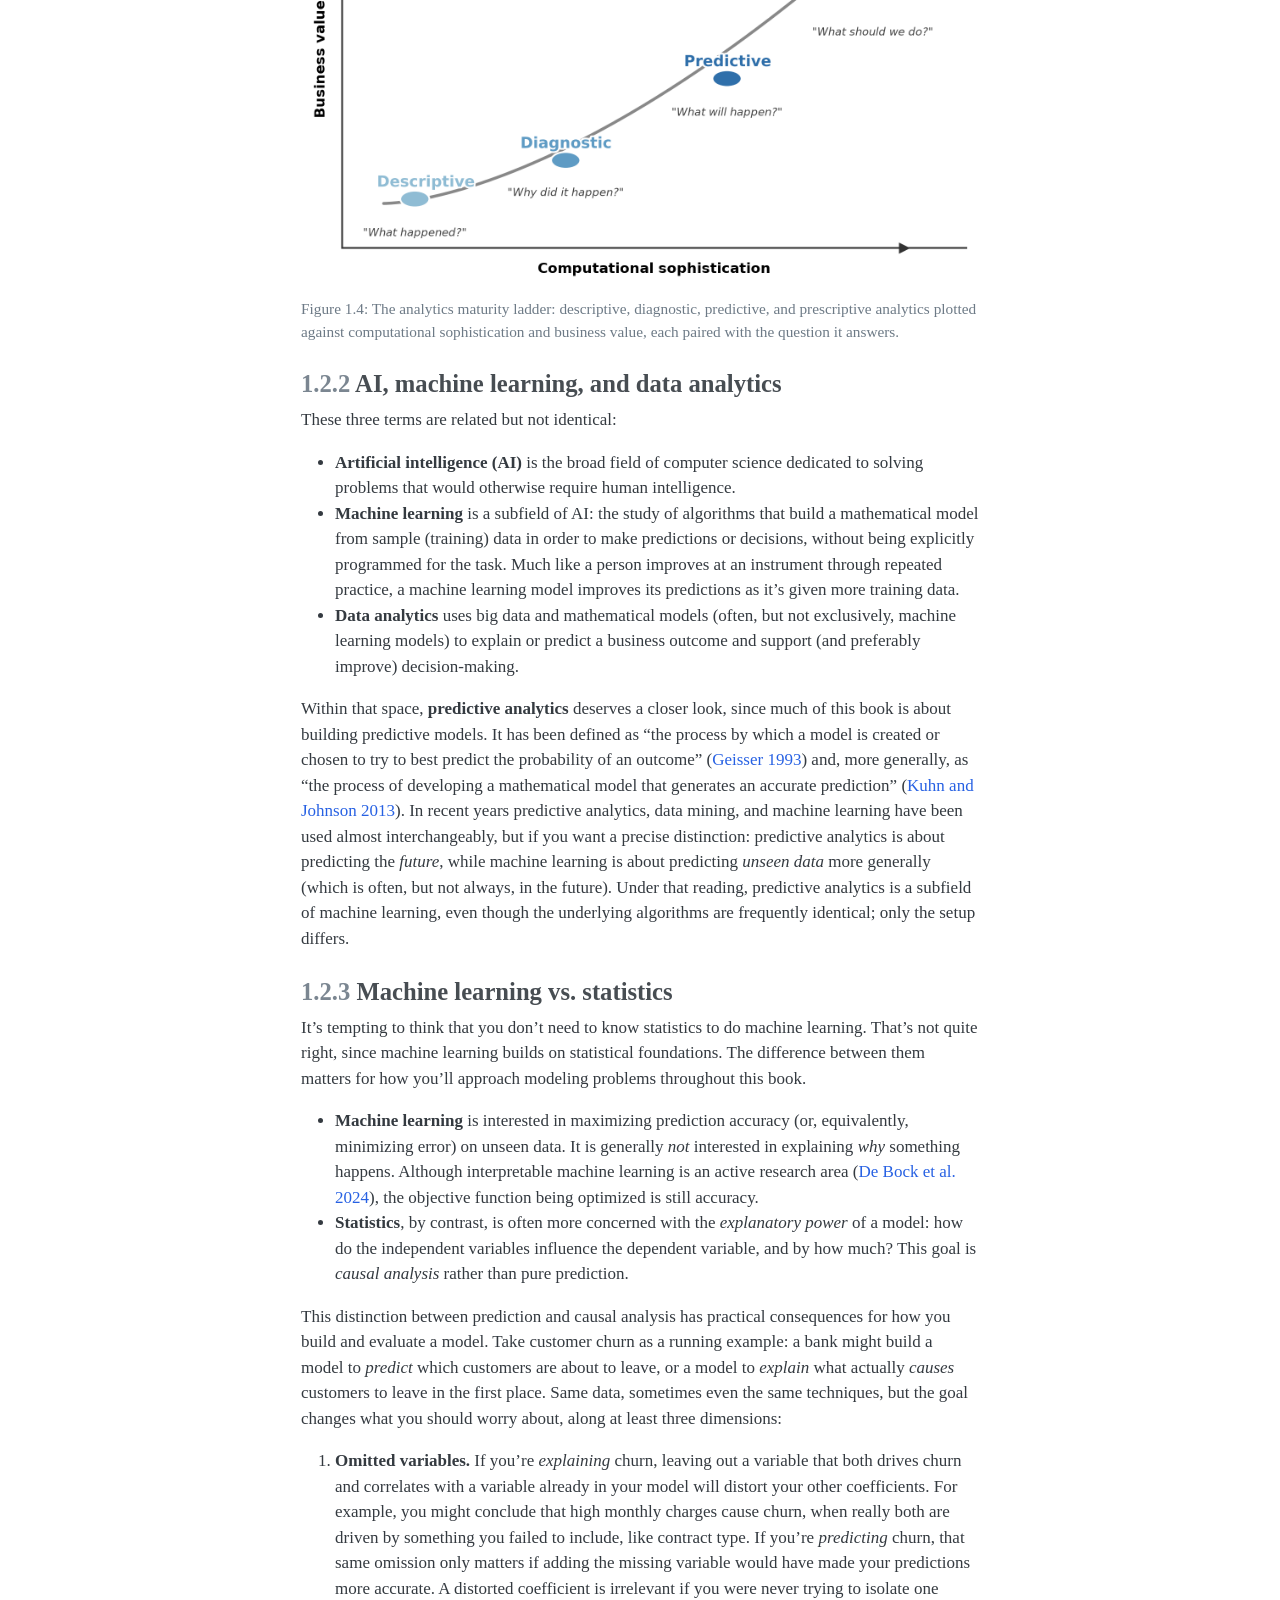
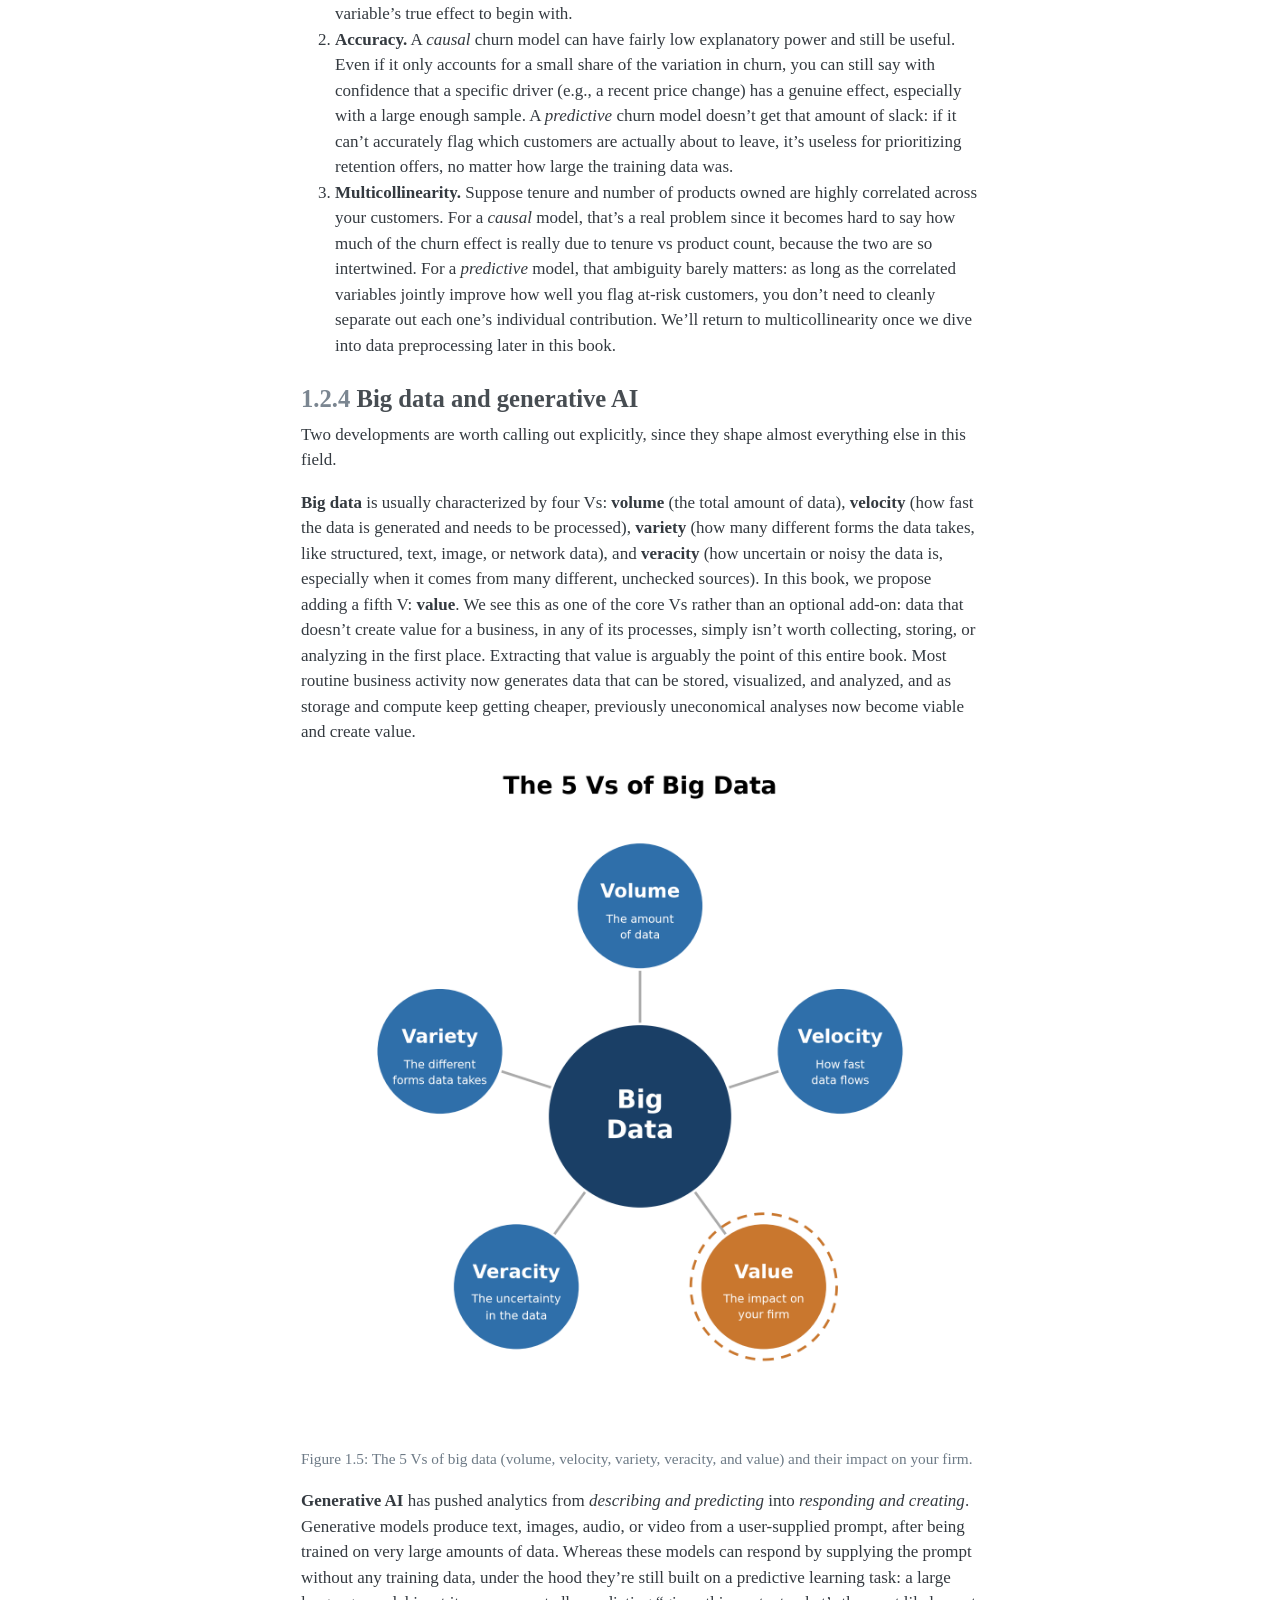
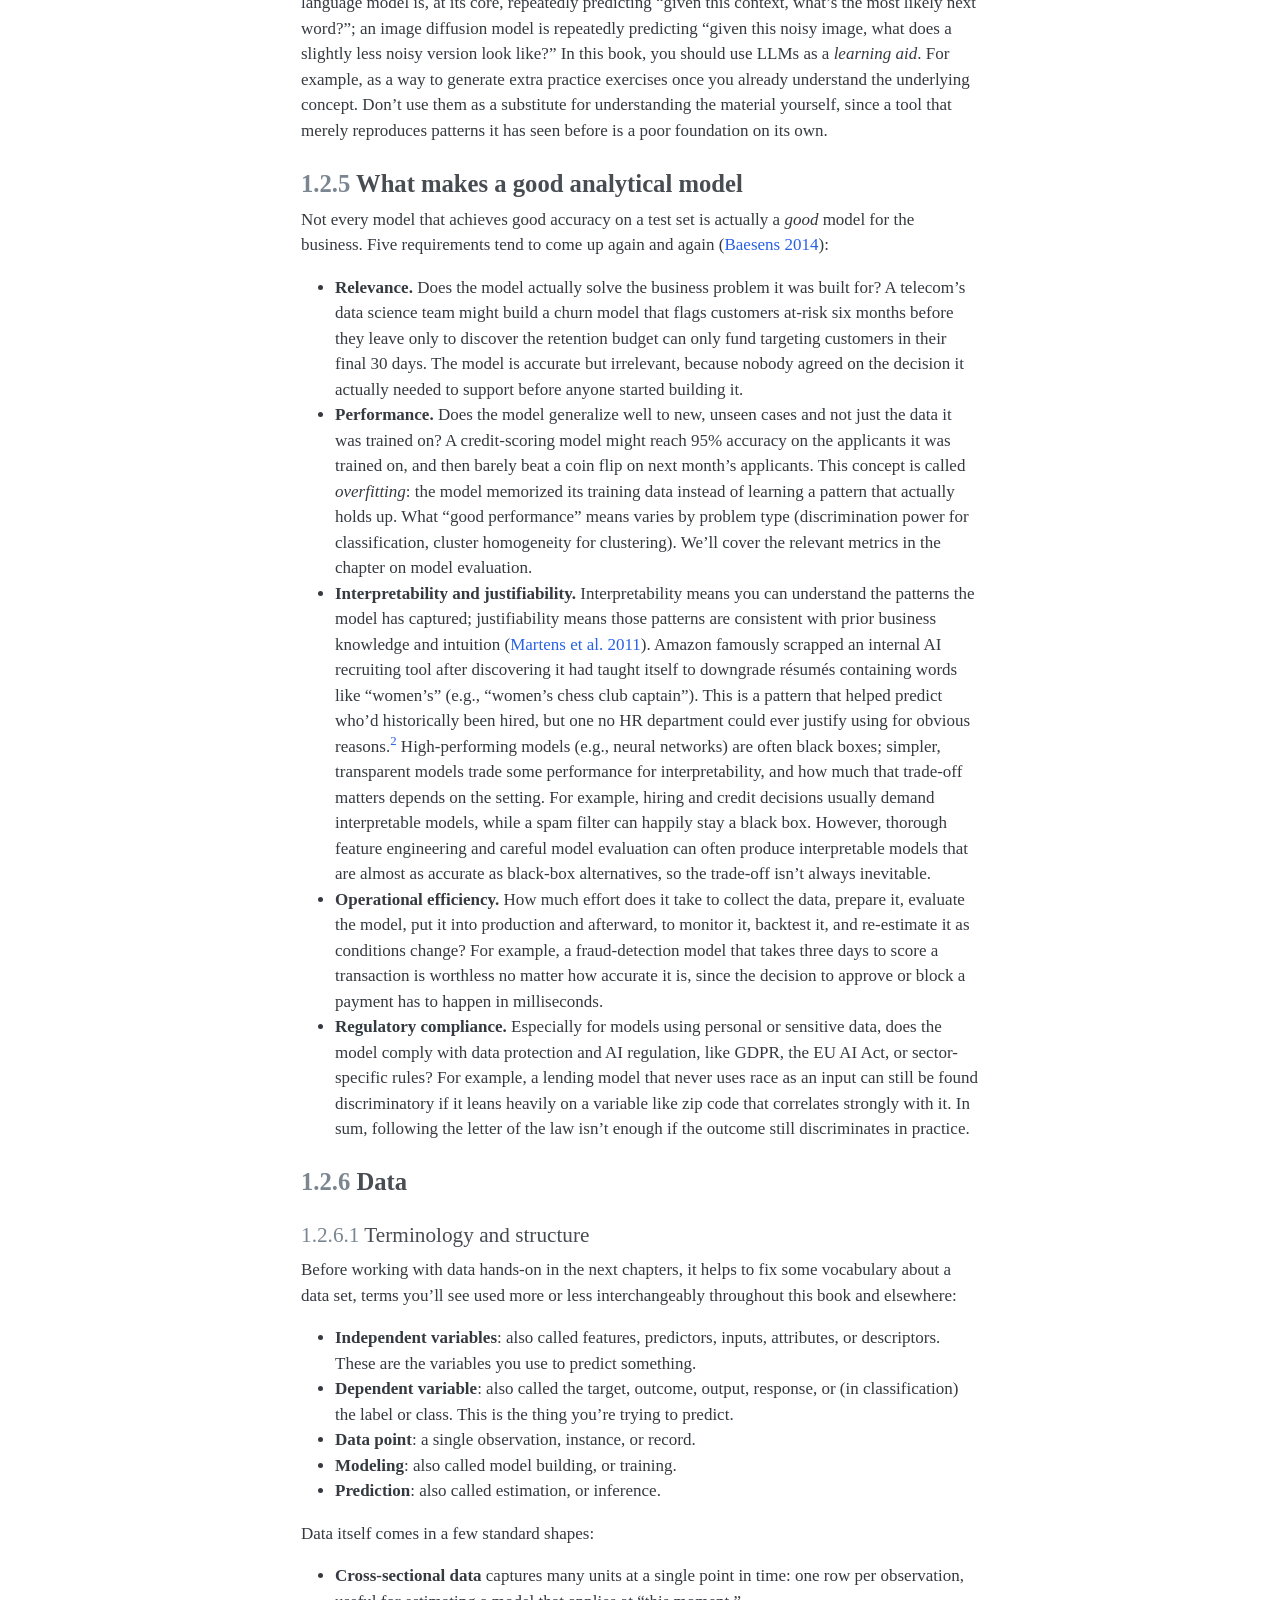
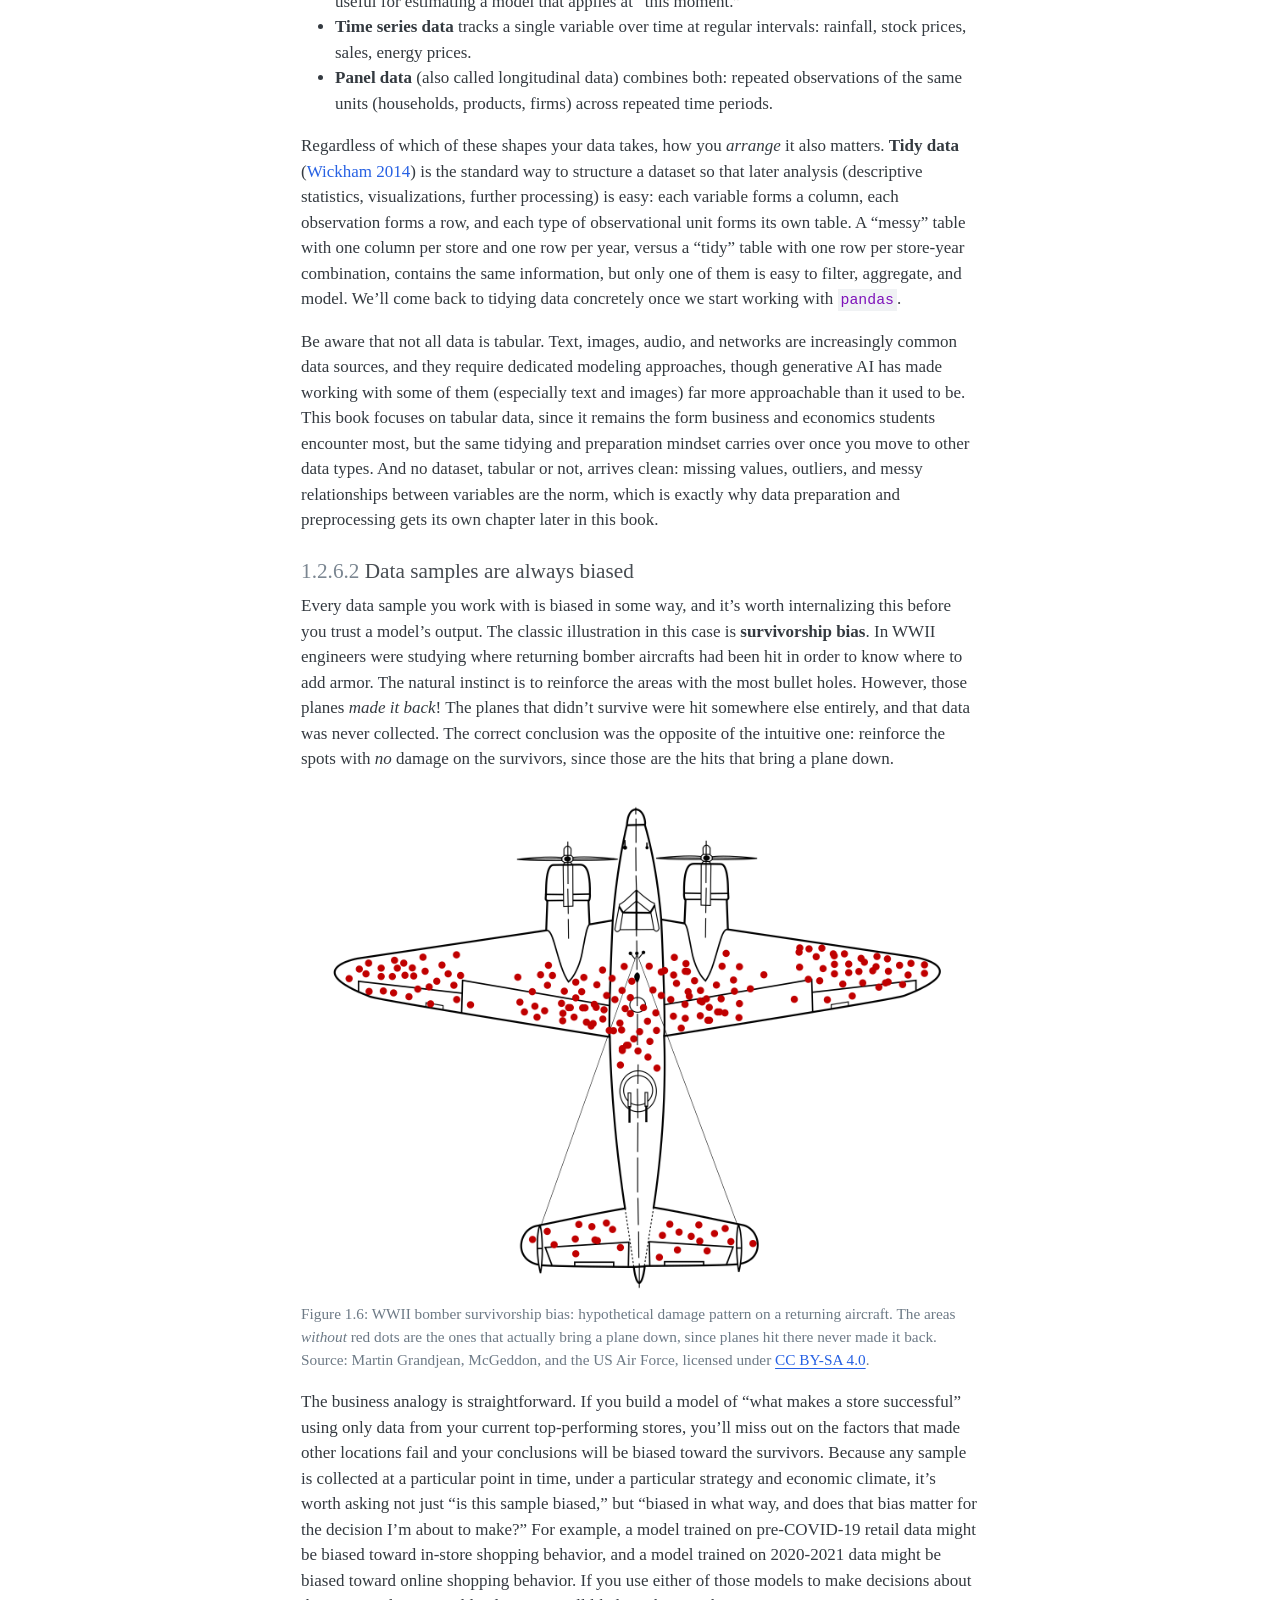
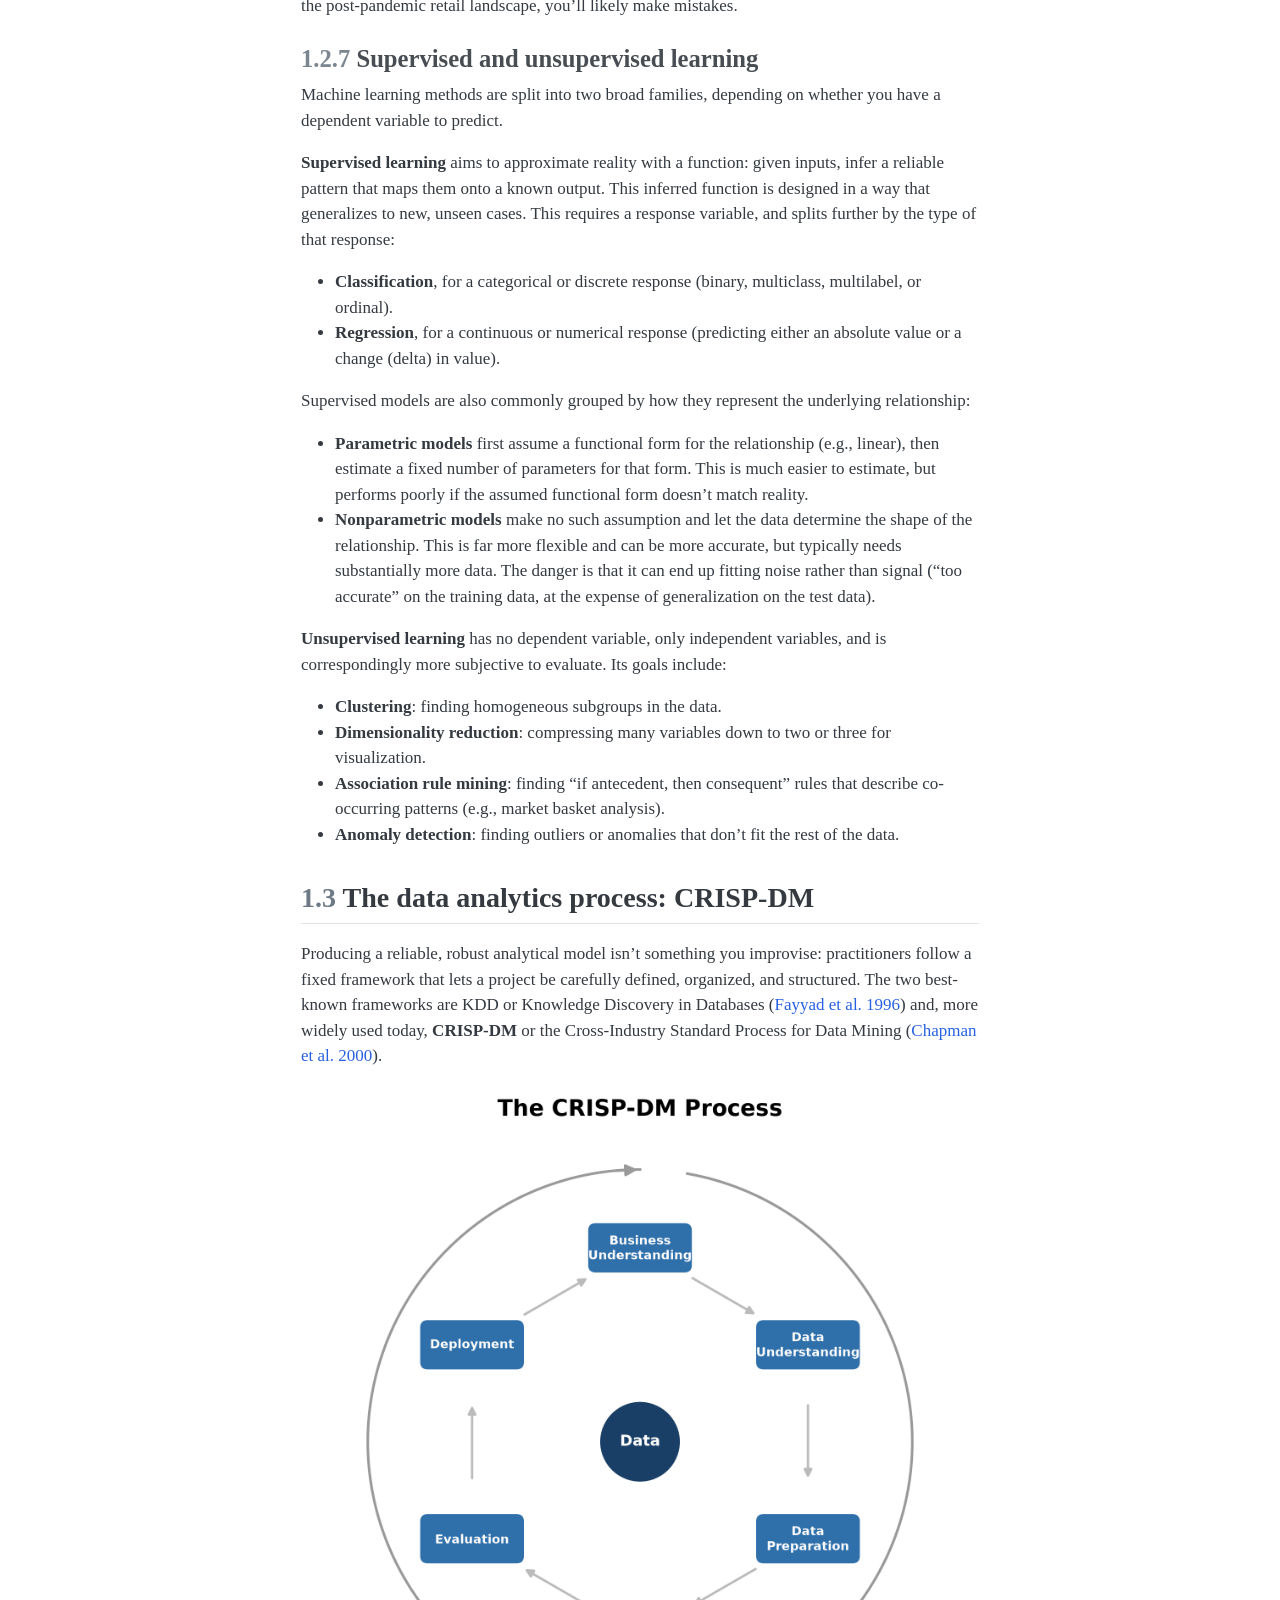
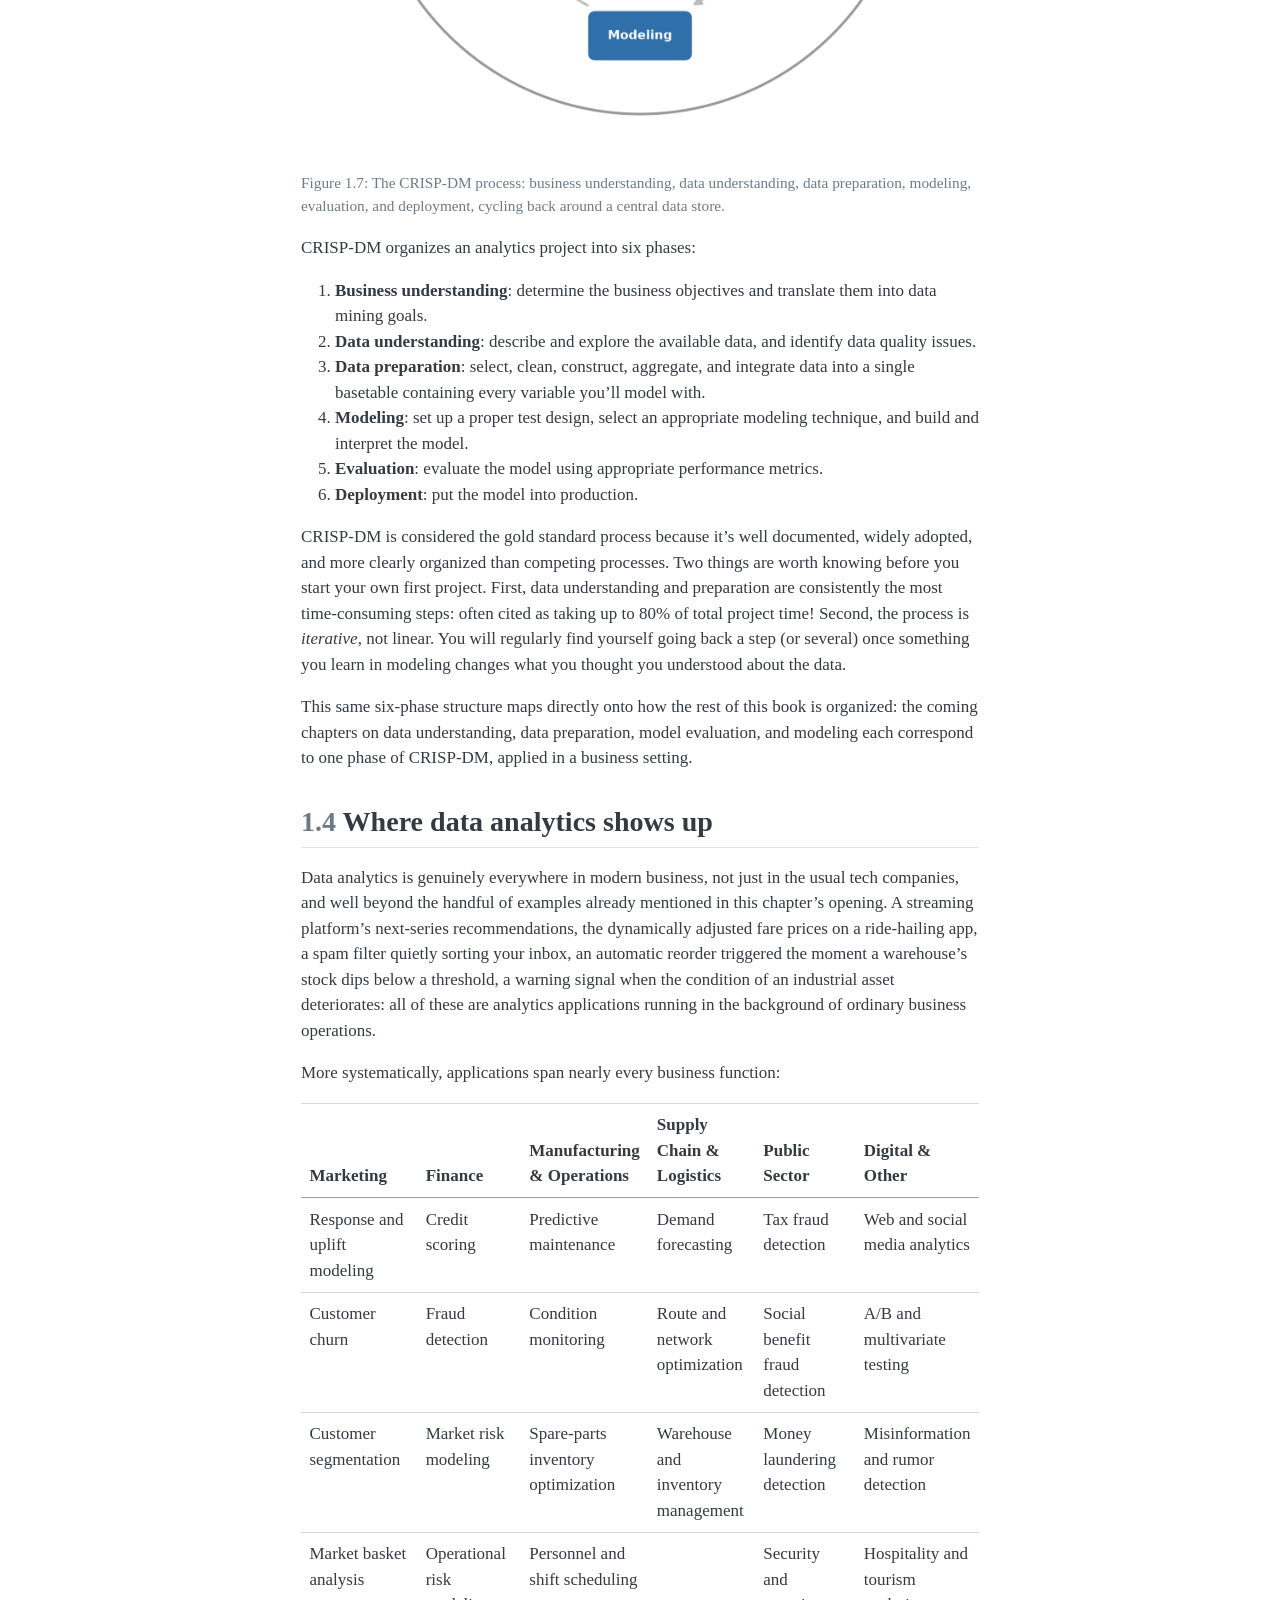
==== commit e26eaa90: "Built site for gh-pages" ====
--- a/chapters/01-intro.html
+++ b/chapters/01-intro.html
@@ -254,11 +254,12 @@
     <div class="quarto-margin-footer"><div class="margin-footer-item">
 <div class="buy-box">
 <div class="buy-box-title">
-<p>Get the Kindle edition</p>
-</div>
-<p><a href="https://www.amazon.com/dp/B0HMBLLJBD" class="buy-btn">Buy on Amazon.com</a></p>
+<p>Get the book</p>
+</div>
+<p><a href="https://www.amazon.com/dp/B0HMBLLJBD" class="buy-btn">Kindle edition</a></p>
+<p><a href="https://www.amazon.com/dp/B0HMFP8LM2" class="buy-btn">Paperback</a></p>
 <div class="buy-alt">
-<p>Also on <a href="https://www.amazon.fr/dp/B0HMBLLJBD">Amazon.fr</a> · <a href="https://www.amazon.nl/dp/B0HMBLLJBD">Amazon.nl</a></p>
+<p>Kindle also on <a href="https://www.amazon.fr/dp/B0HMBLLJBD">Amazon.fr</a> · <a href="https://www.amazon.nl/dp/B0HMBLLJBD">Amazon.nl</a></p>
 </div>
 </div>
 </div></div></div>
--- a/styles.css
+++ b/styles.css
@@ -38,5 +38,4 @@
 }
 .buy-box a.buy-btn:hover { background: #356214; color: #fff; }
 .buy-box p { margin: 0; }
-.buy-box 
 .buy-box .buy-alt { margin: 0.5rem 0 0; font-size: 0.8rem; }
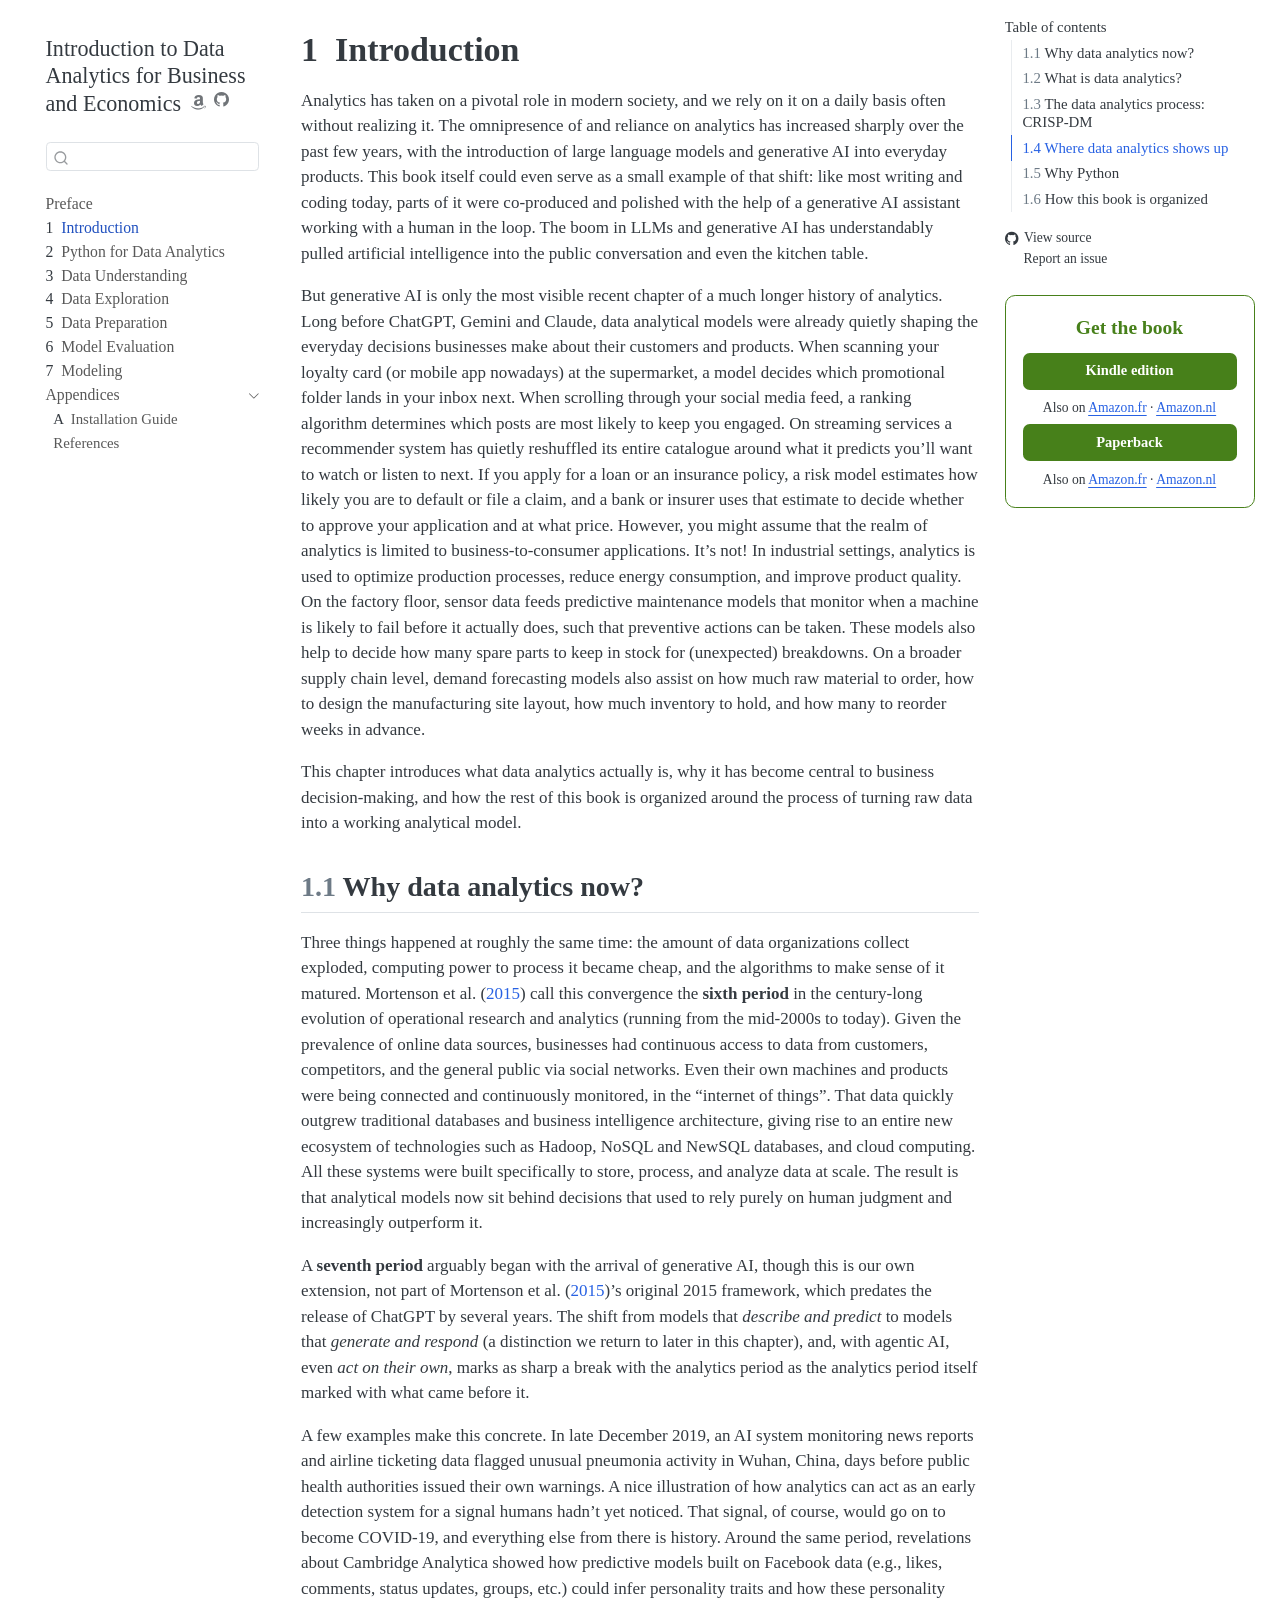
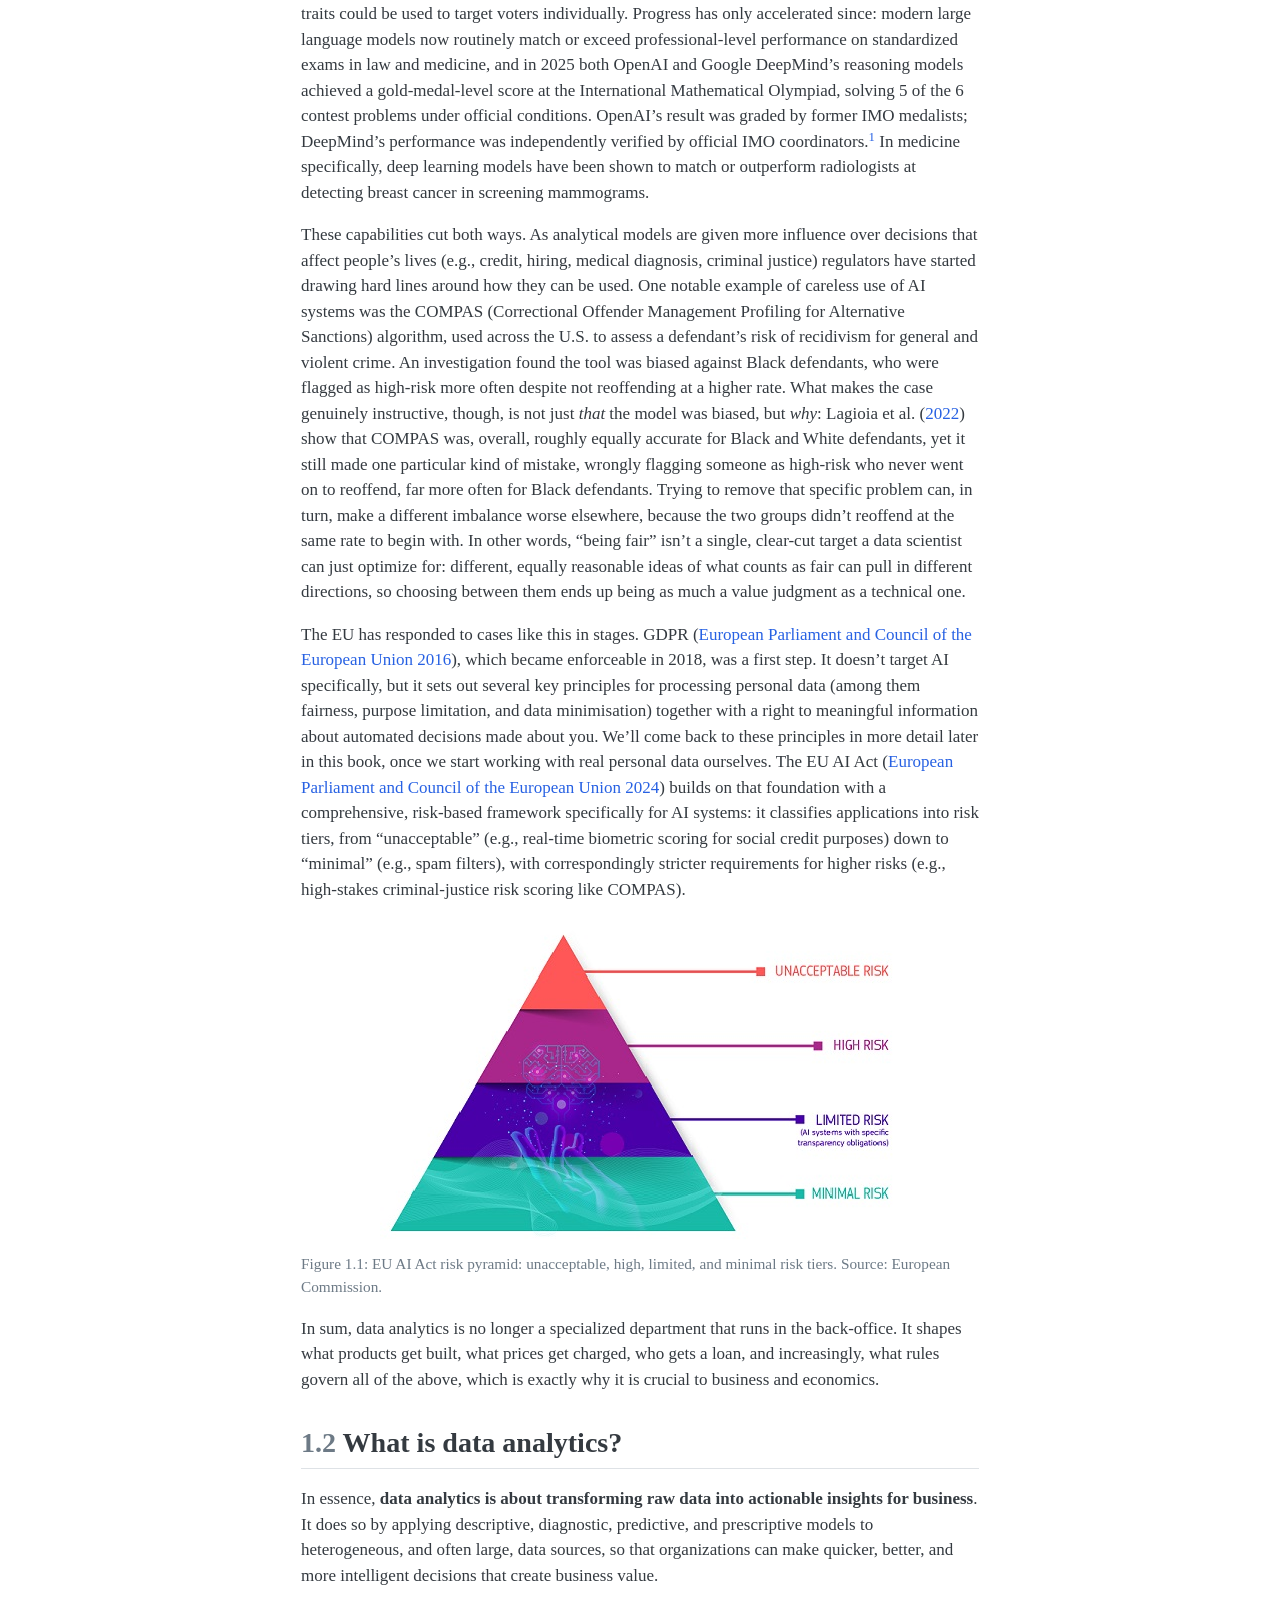
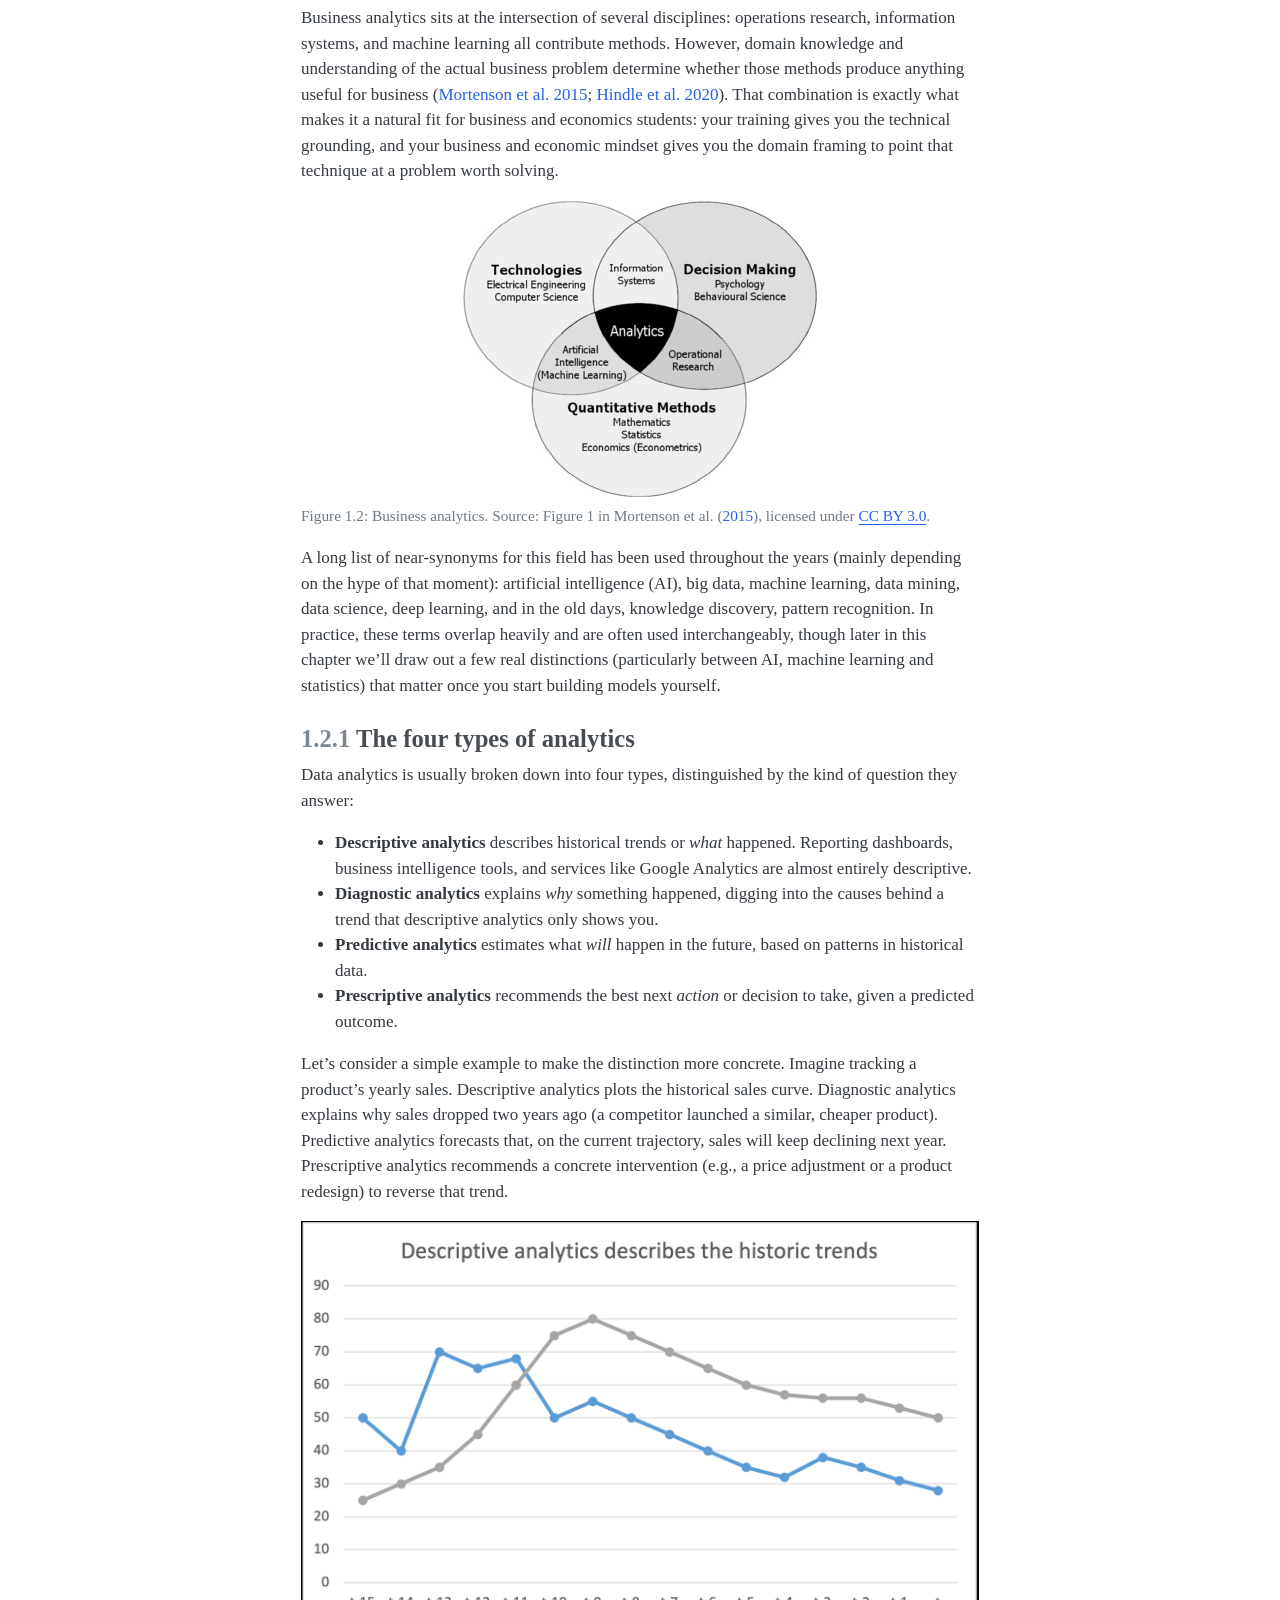
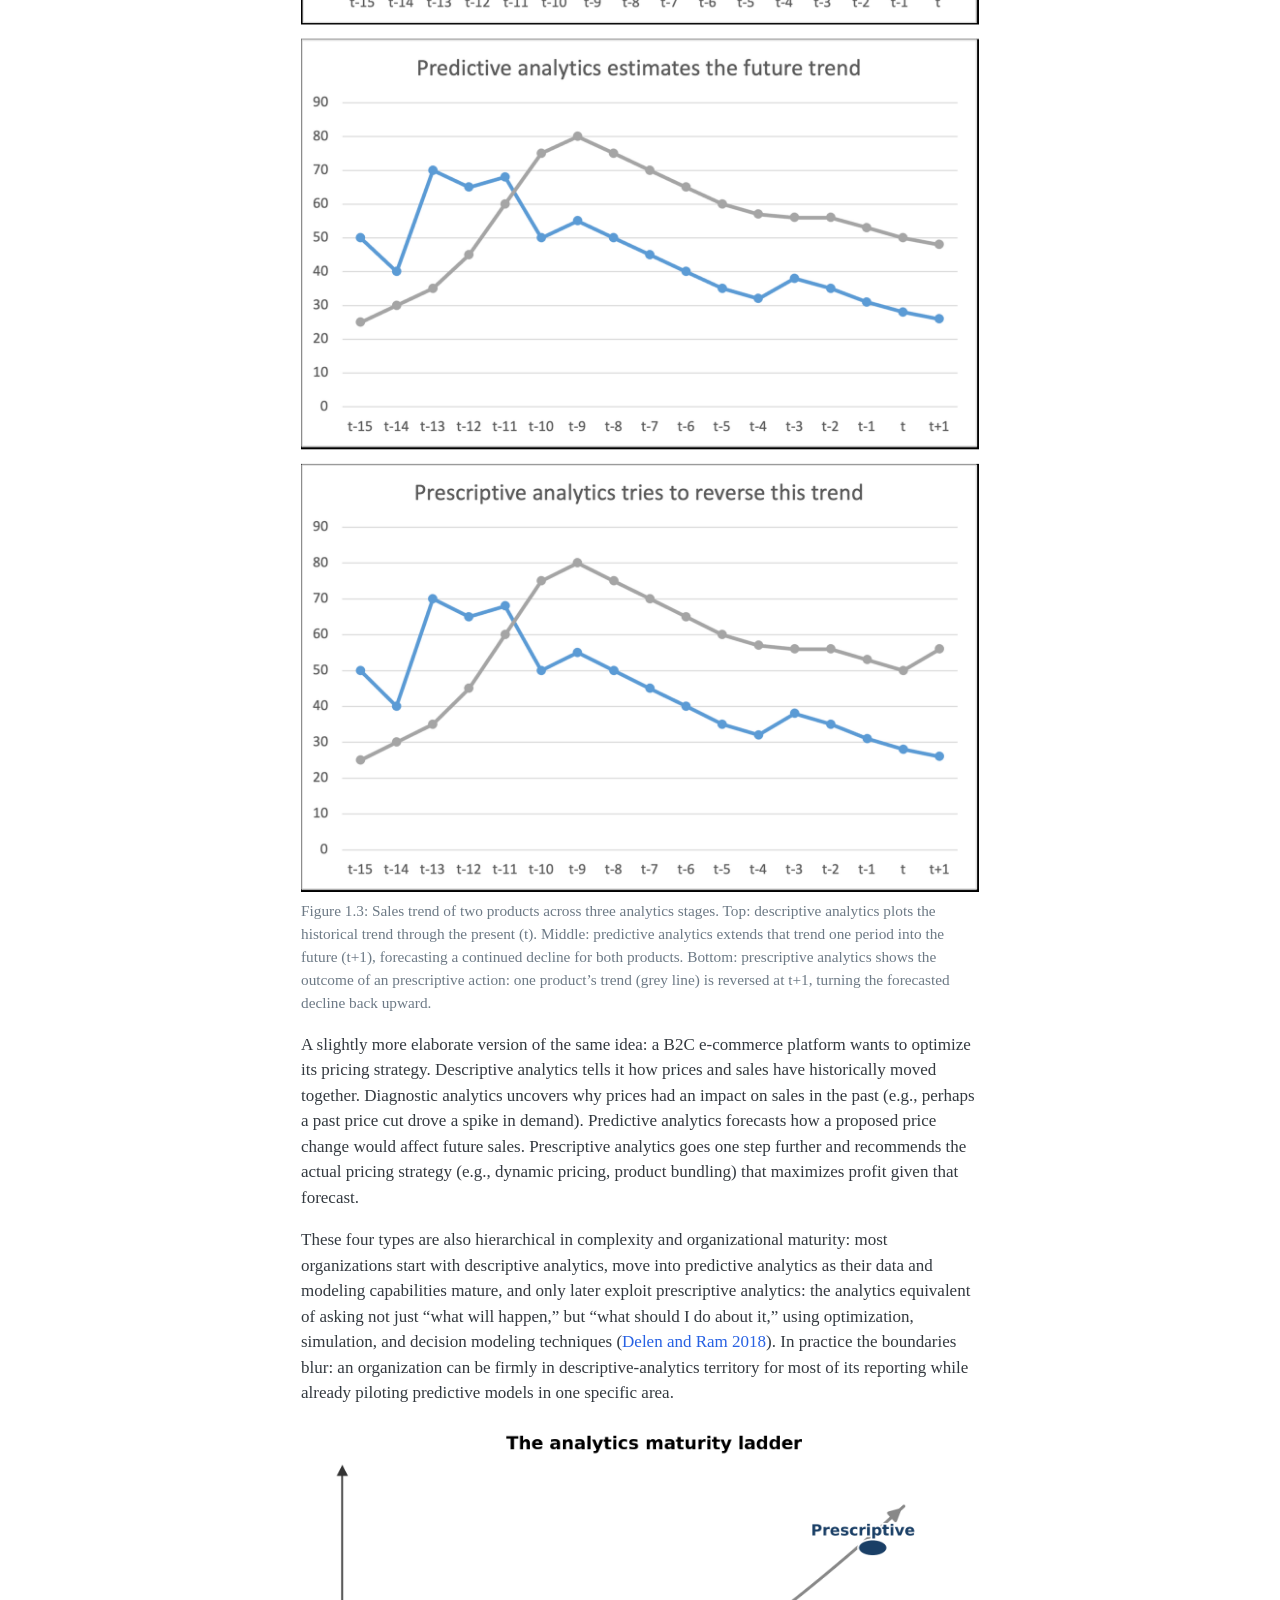
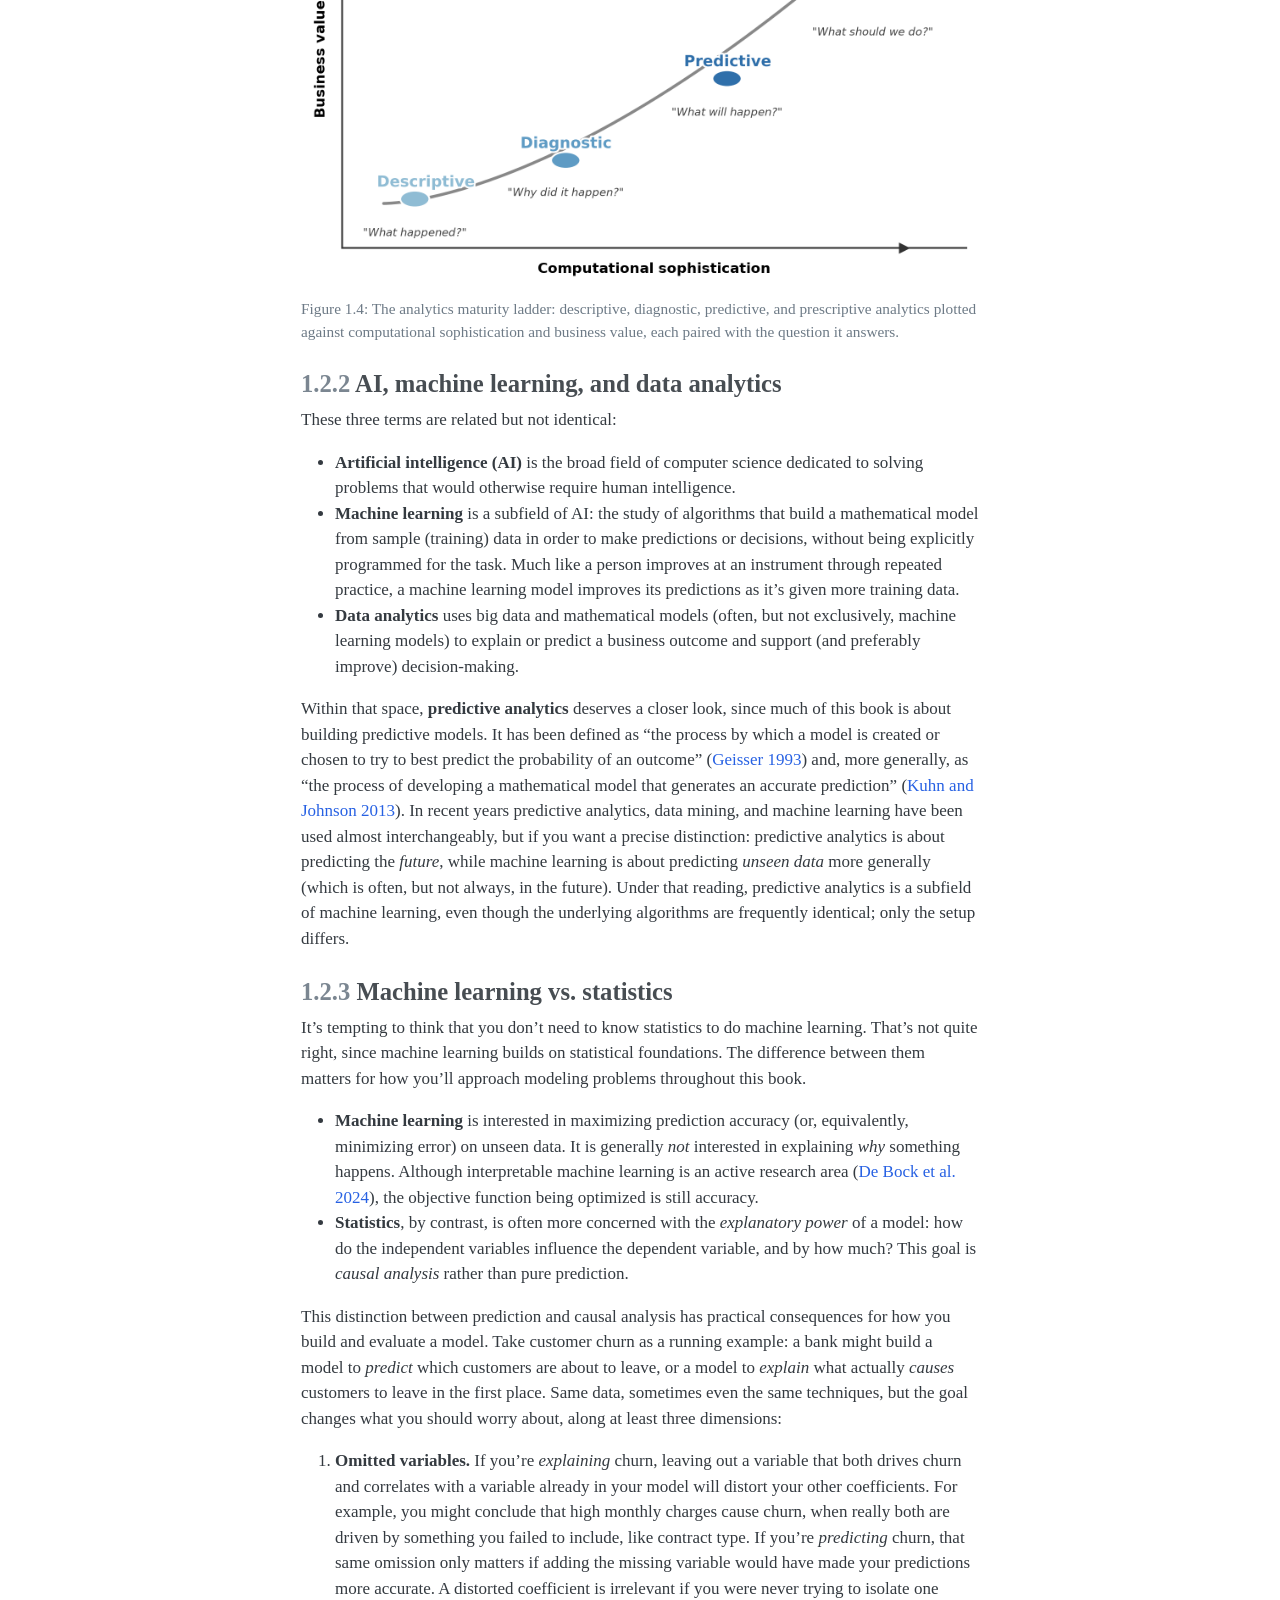
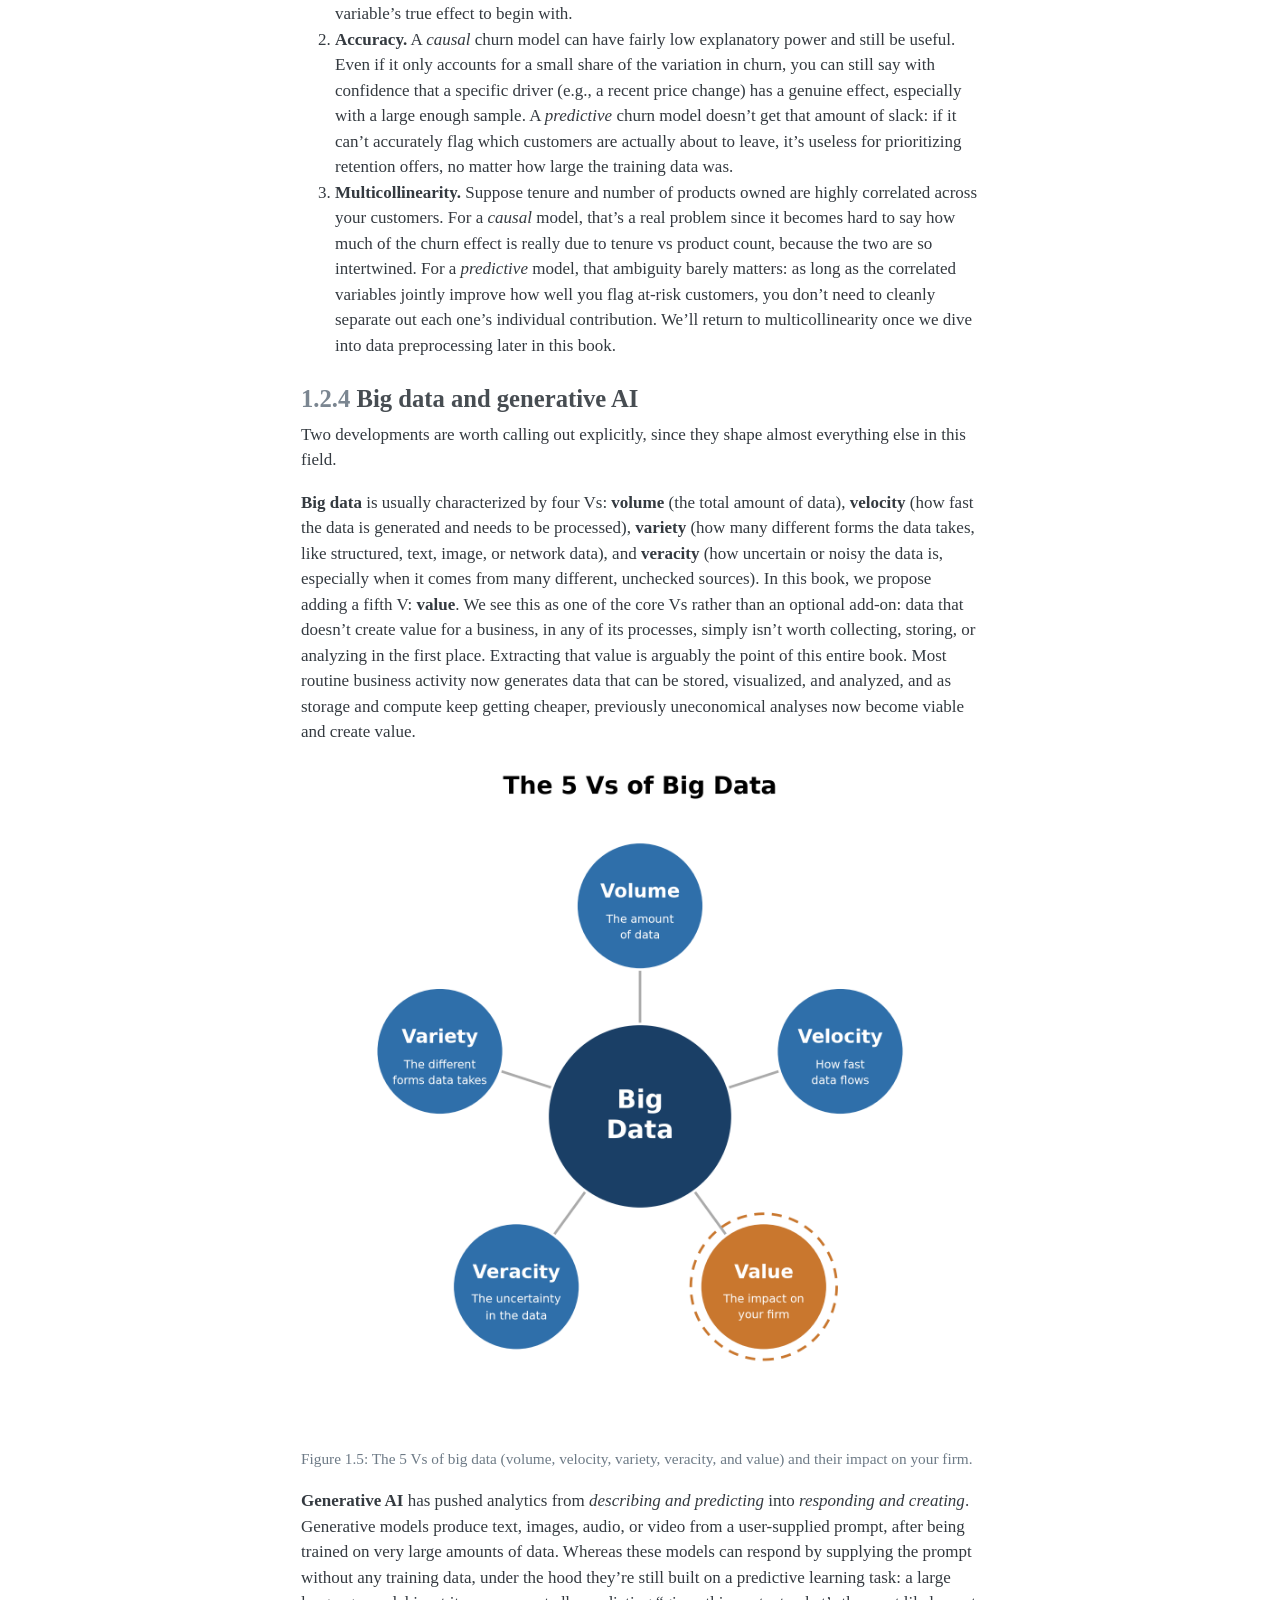
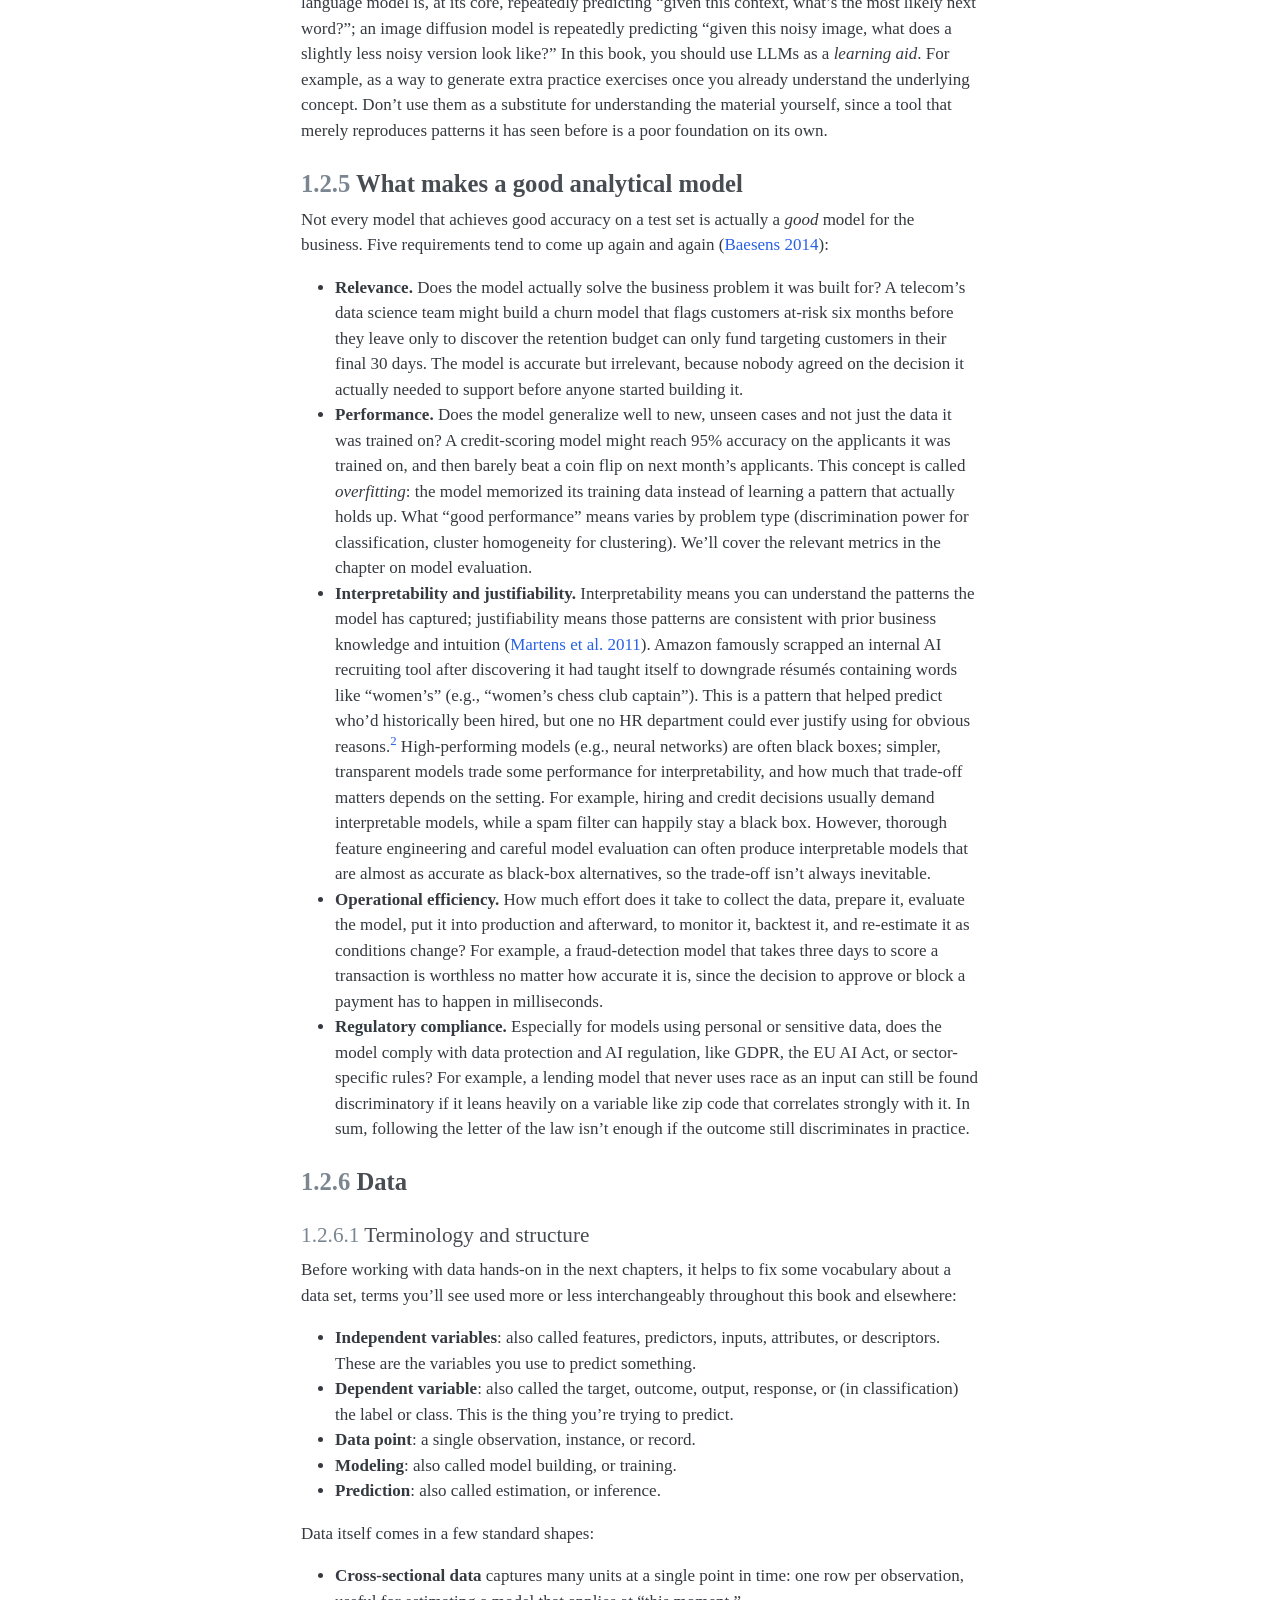
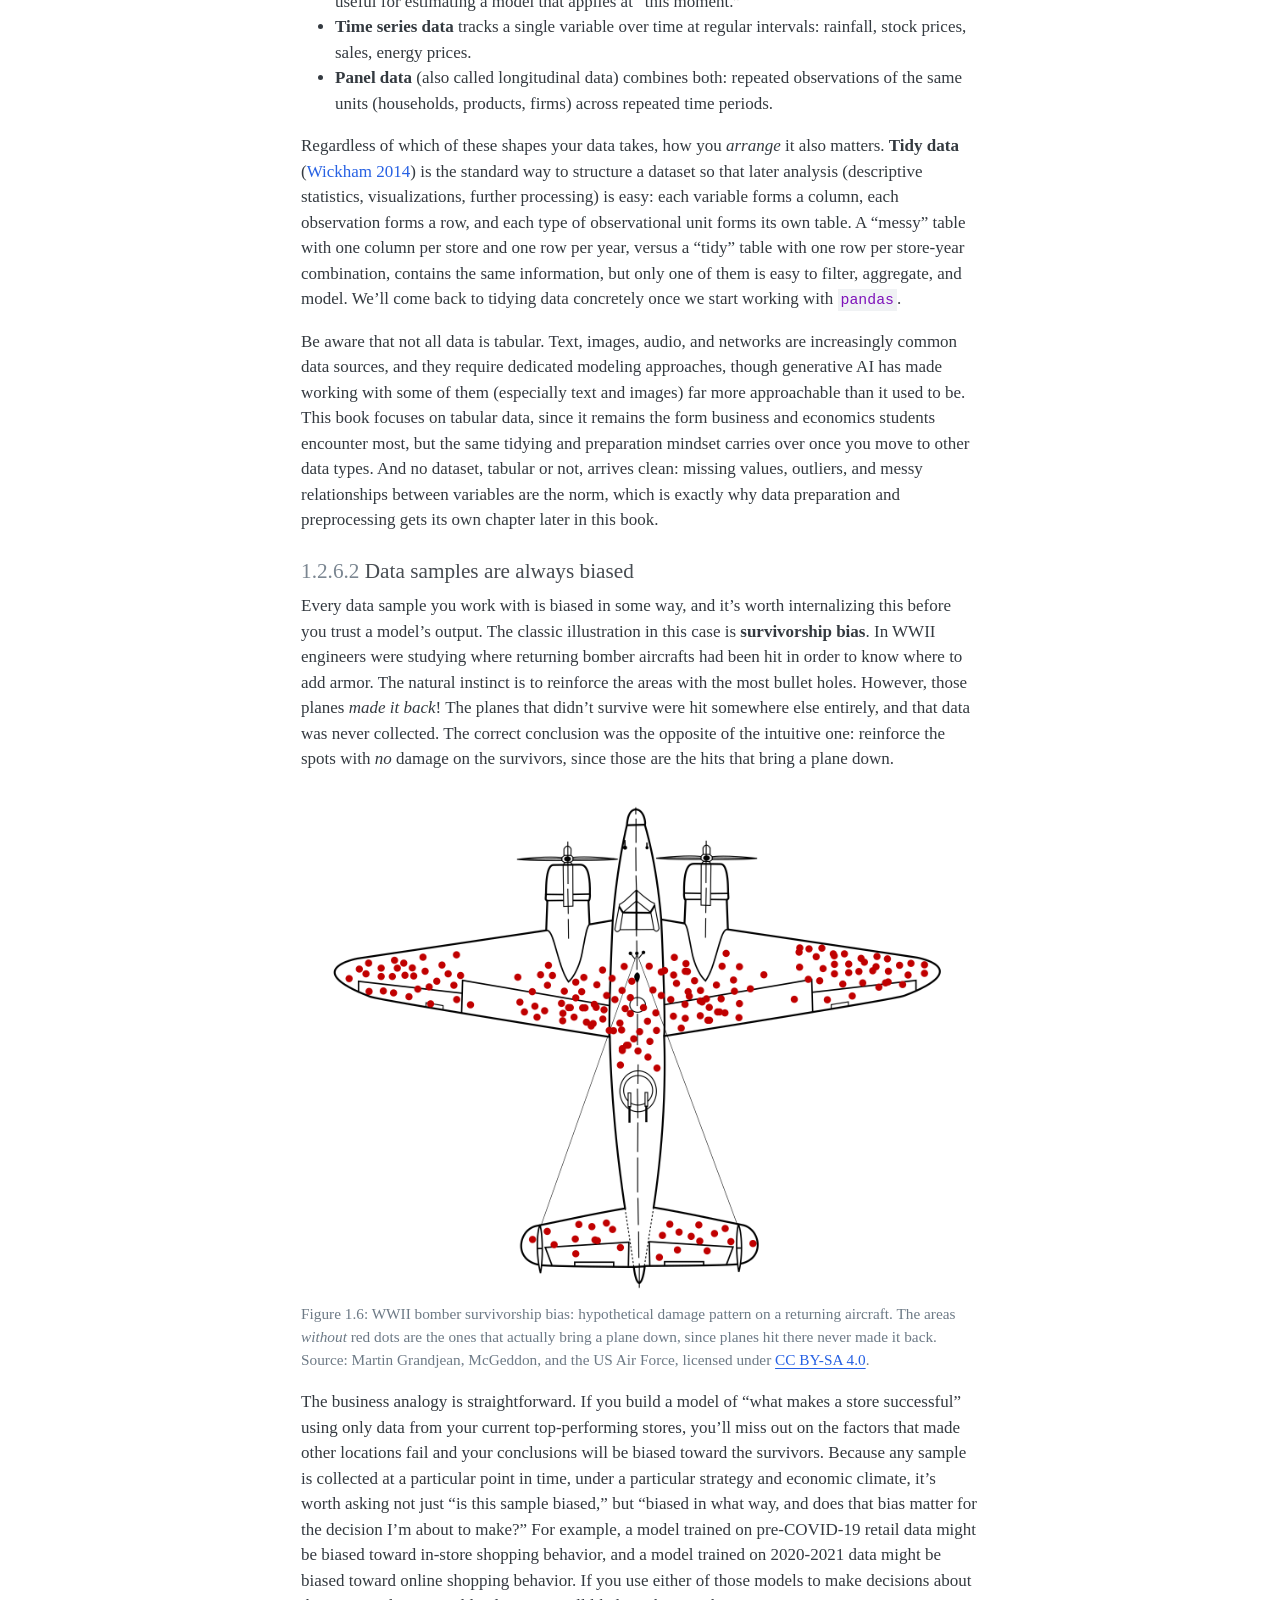
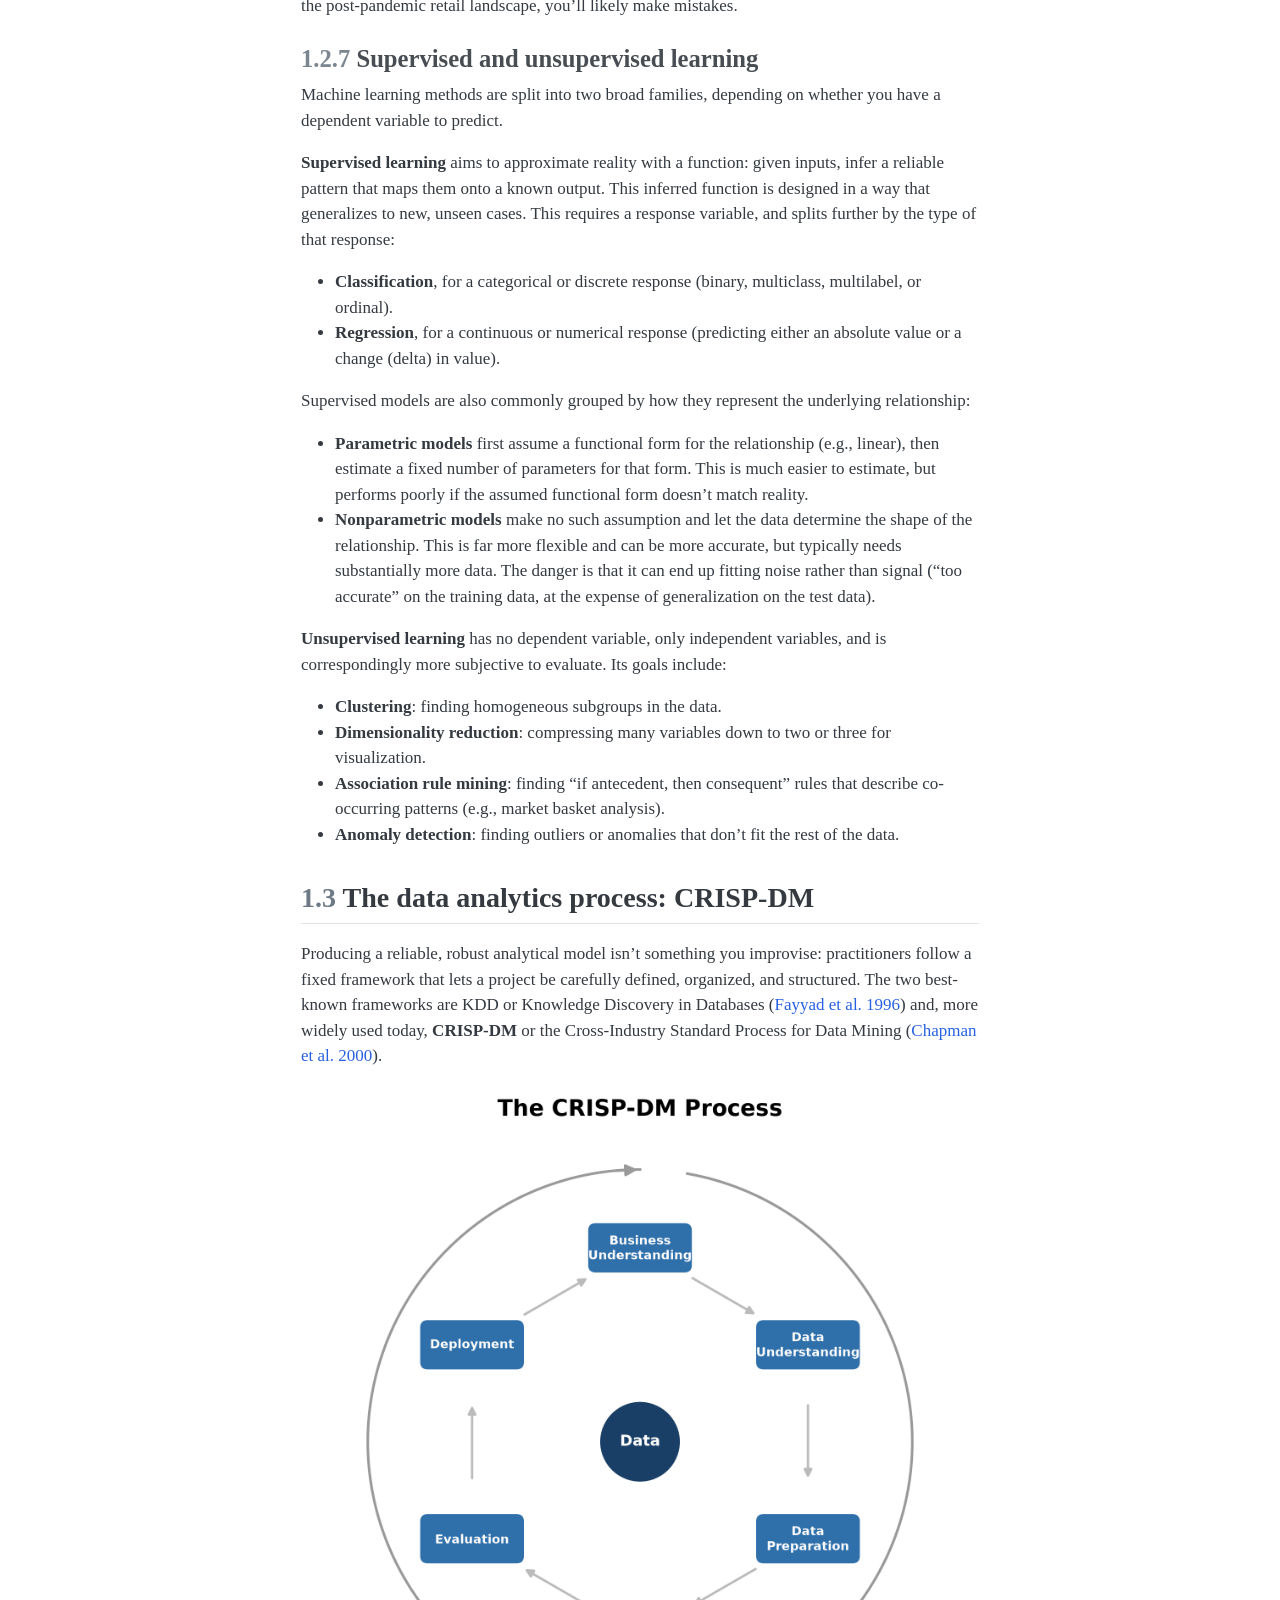
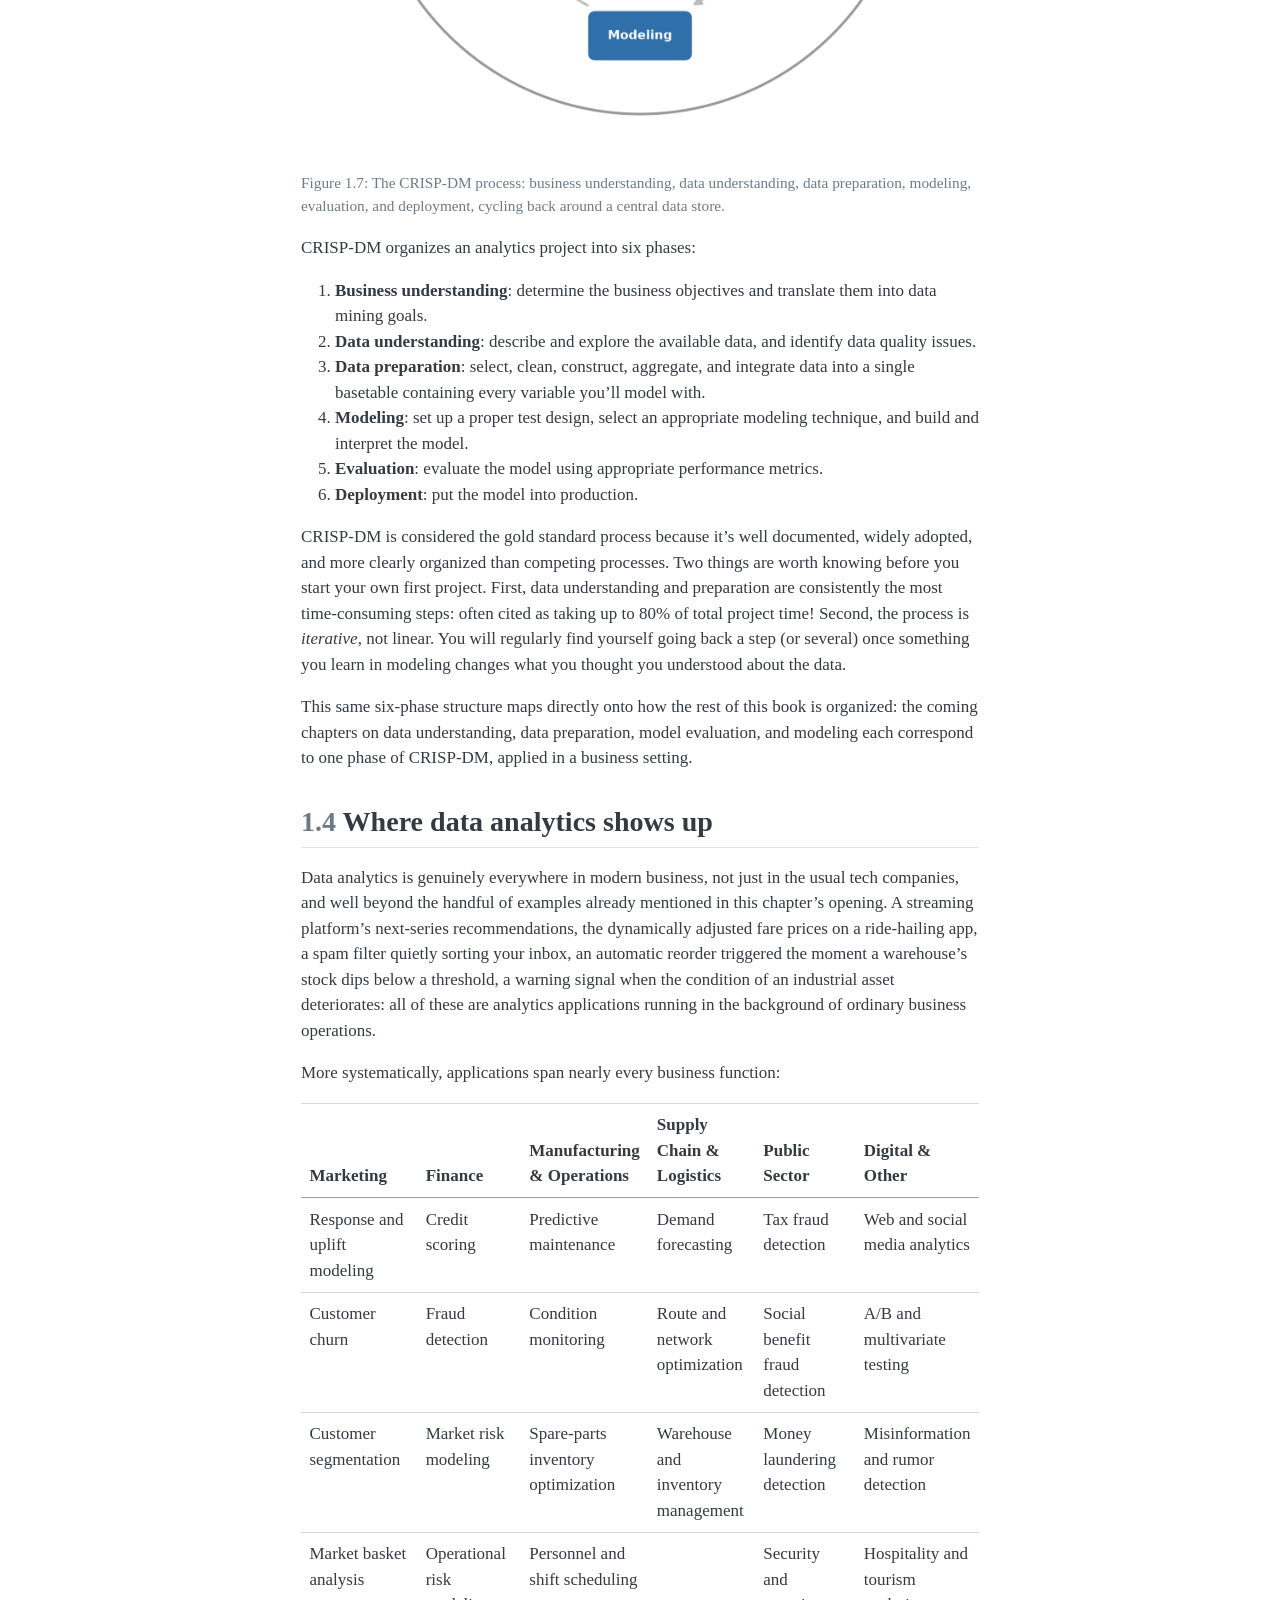
==== commit c7aaf86b: "Built site for gh-pages" ====
--- a/chapters/01-intro.html
+++ b/chapters/01-intro.html
@@ -257,9 +257,12 @@
 <p>Get the book</p>
 </div>
 <p><a href="https://www.amazon.com/dp/B0HMBLLJBD" class="buy-btn">Kindle edition</a></p>
+<div class="buy-alt">
+<p>Also on <a href="https://www.amazon.fr/dp/B0HMBLLJBD">Amazon.fr</a> · <a href="https://www.amazon.nl/dp/B0HMBLLJBD">Amazon.nl</a></p>
+</div>
 <p><a href="https://www.amazon.com/dp/B0HMFP8LM2" class="buy-btn">Paperback</a></p>
 <div class="buy-alt">
-<p>Kindle also on <a href="https://www.amazon.fr/dp/B0HMBLLJBD">Amazon.fr</a> · <a href="https://www.amazon.nl/dp/B0HMBLLJBD">Amazon.nl</a></p>
+<p>Also on <a href="https://www.amazon.fr/dp/B0HMFP8LM2">Amazon.fr</a> · <a href="https://www.amazon.nl/dp/B0HMFP8LM2">Amazon.nl</a></p>
 </div>
 </div>
 </div></div></div>
